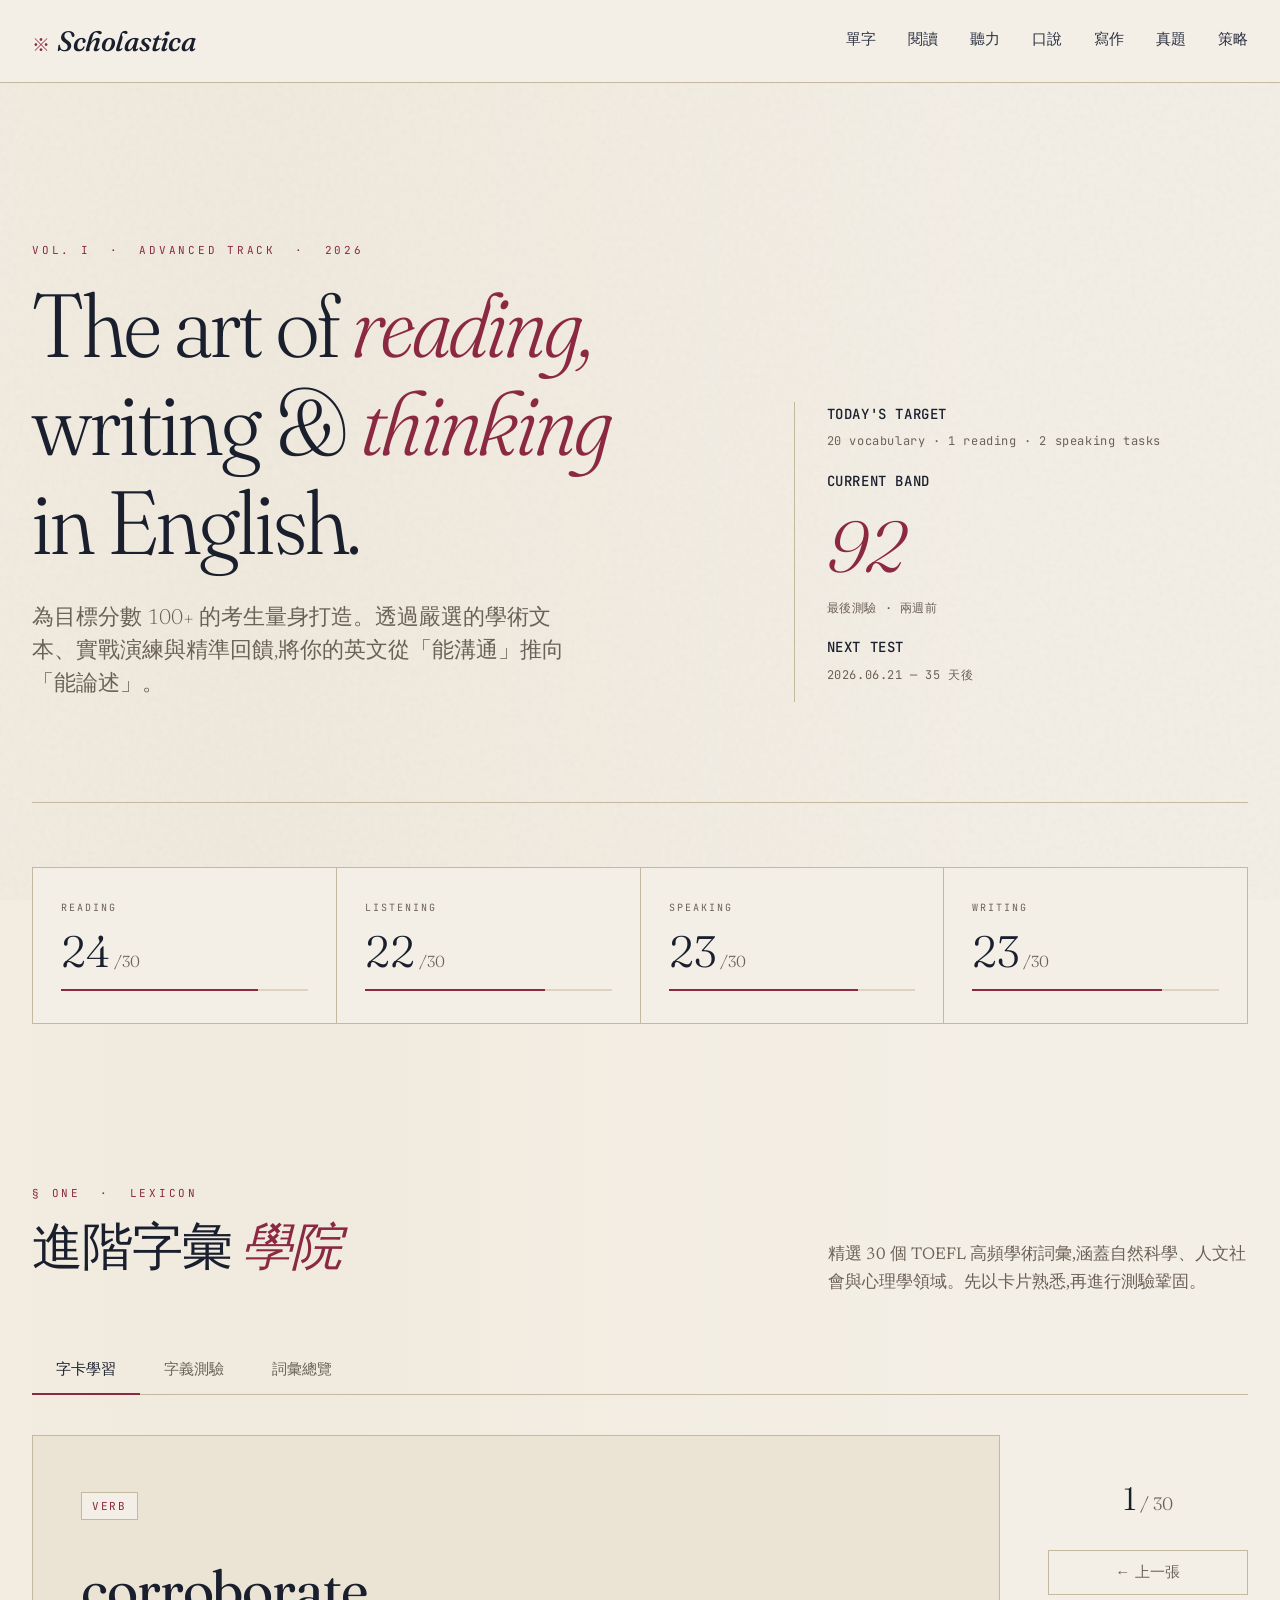
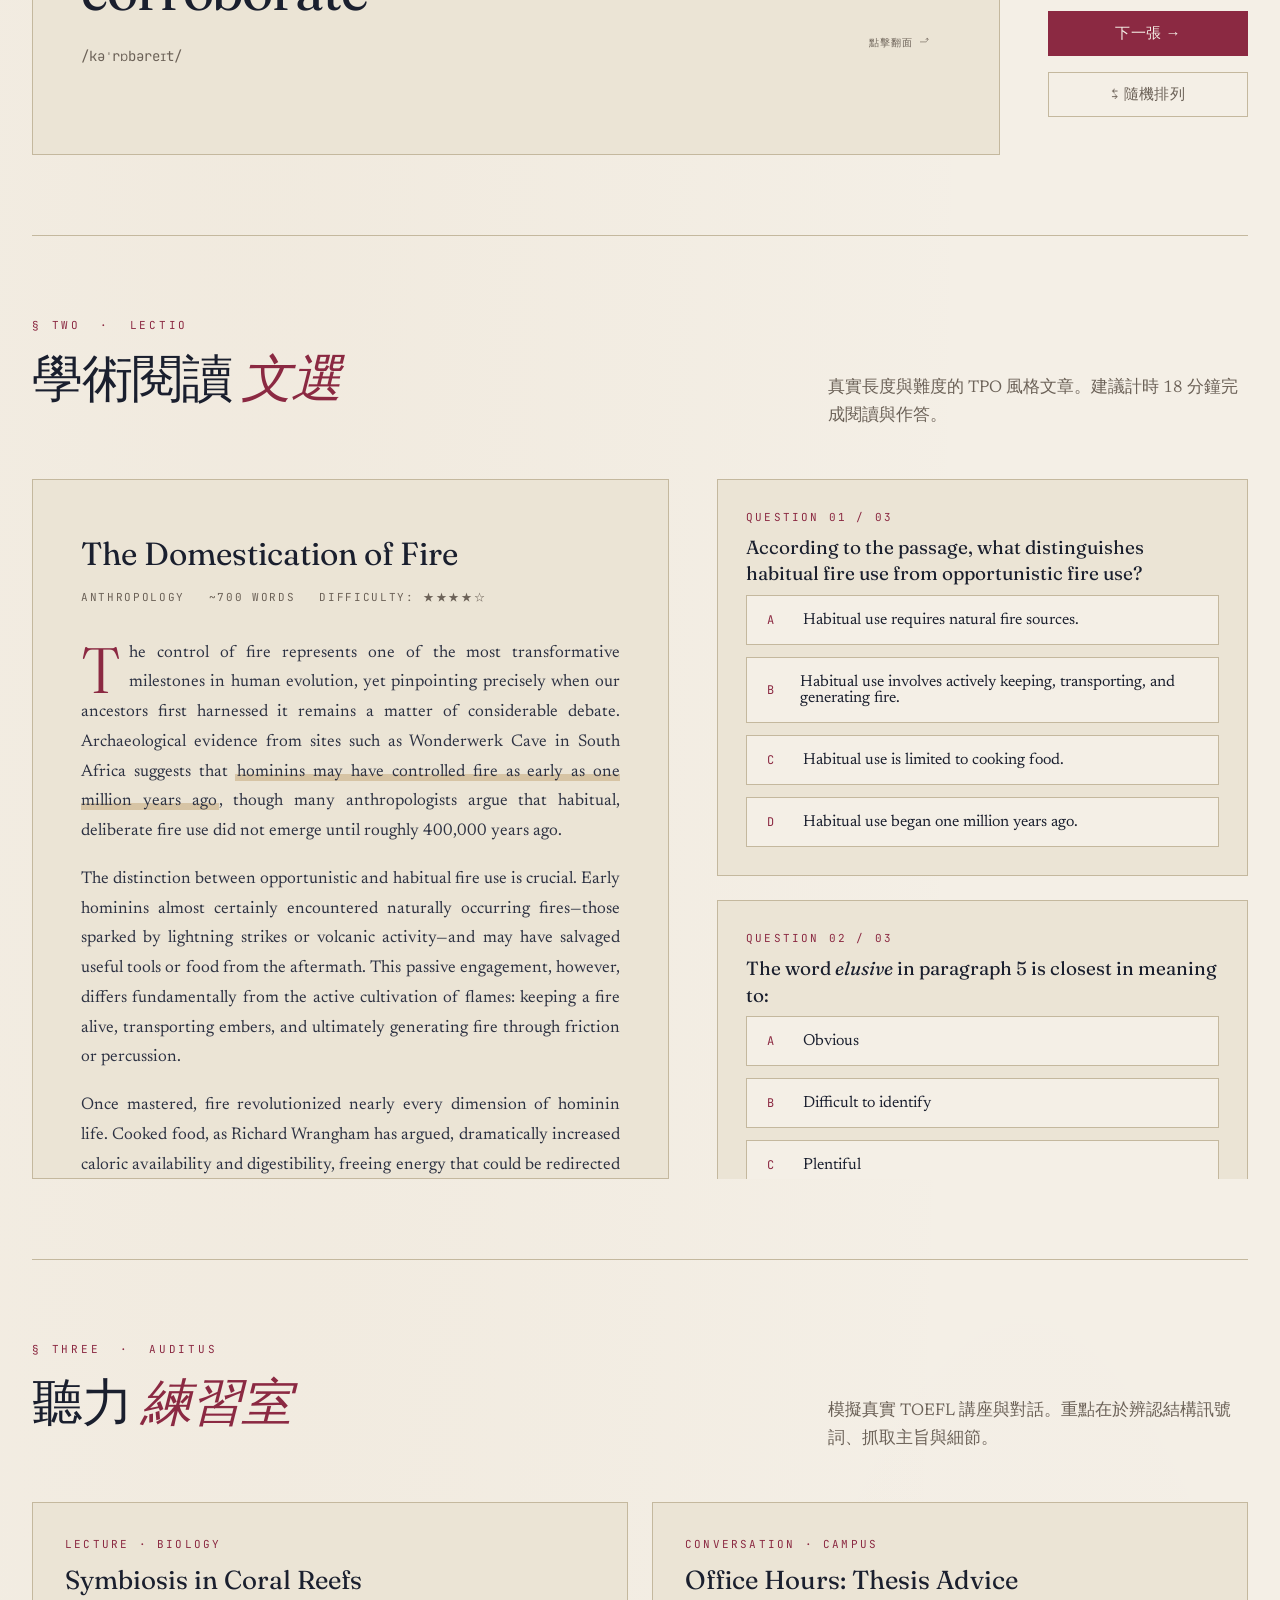
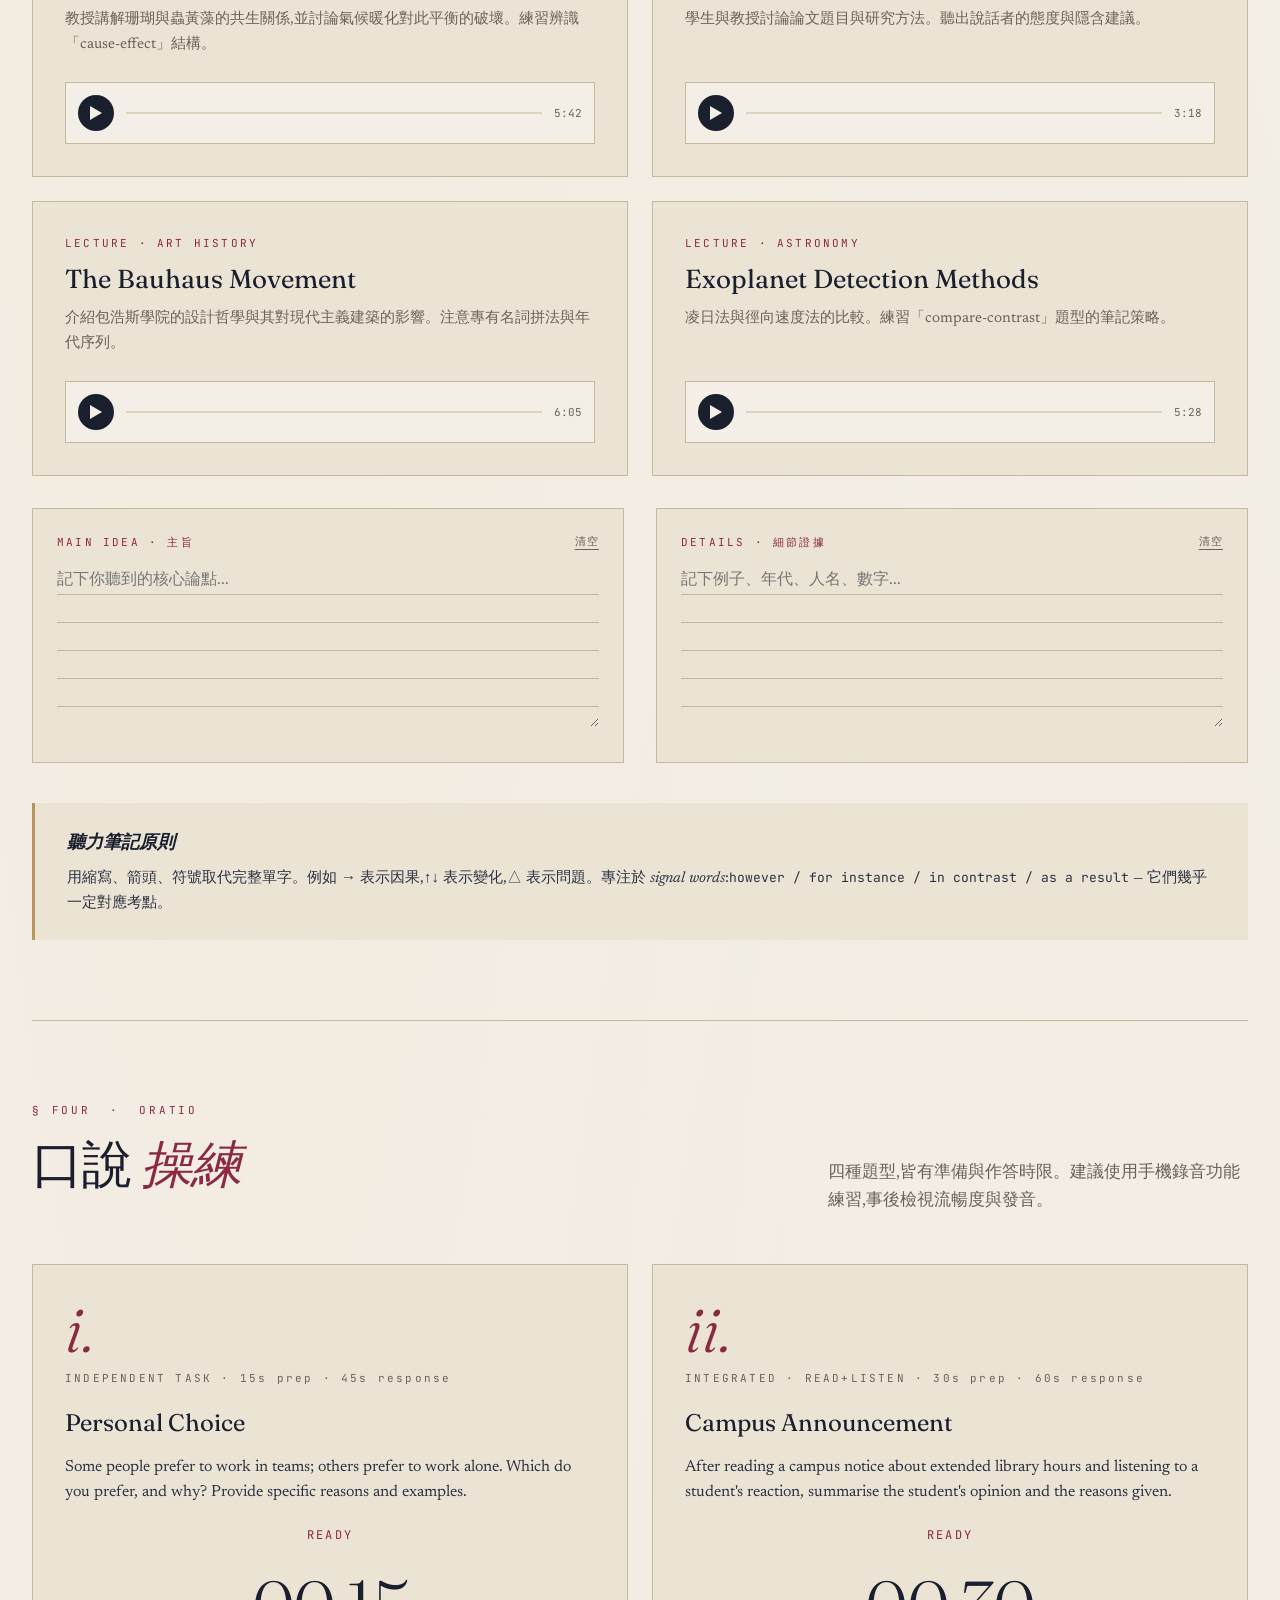
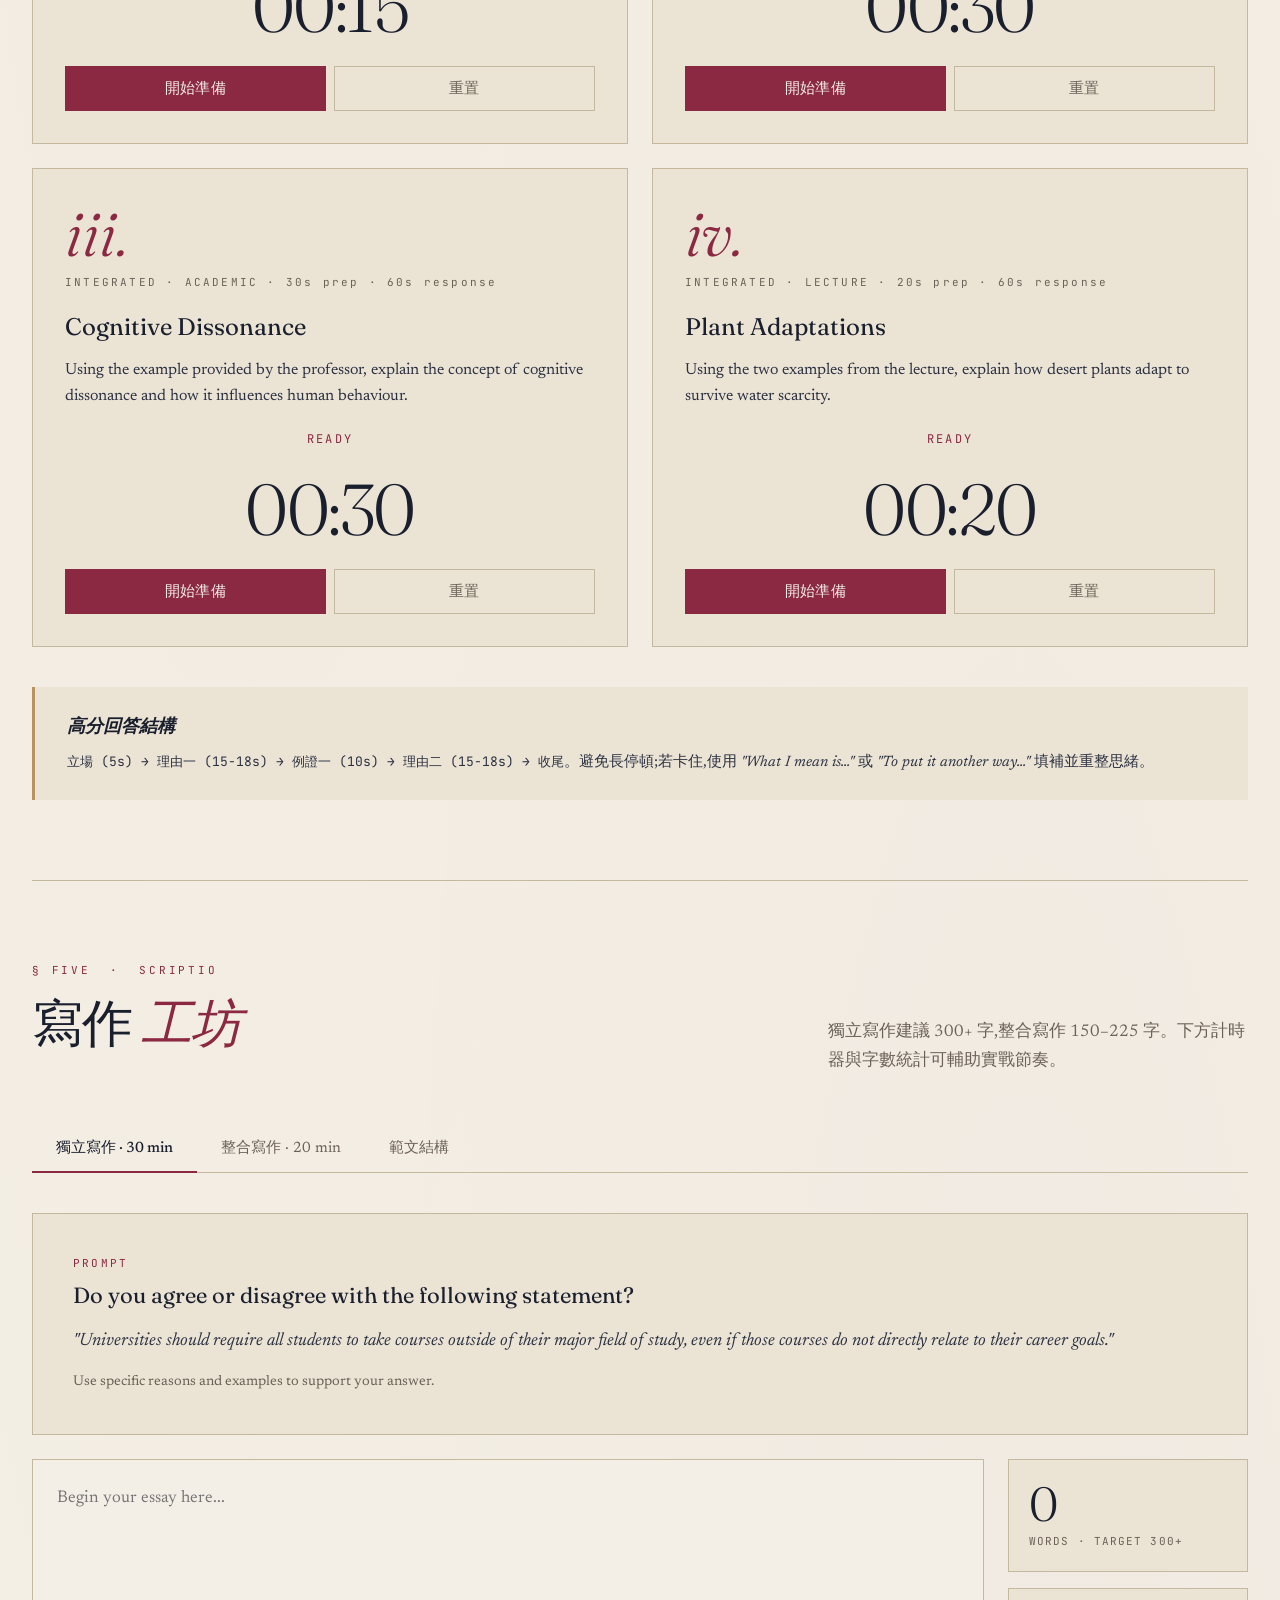
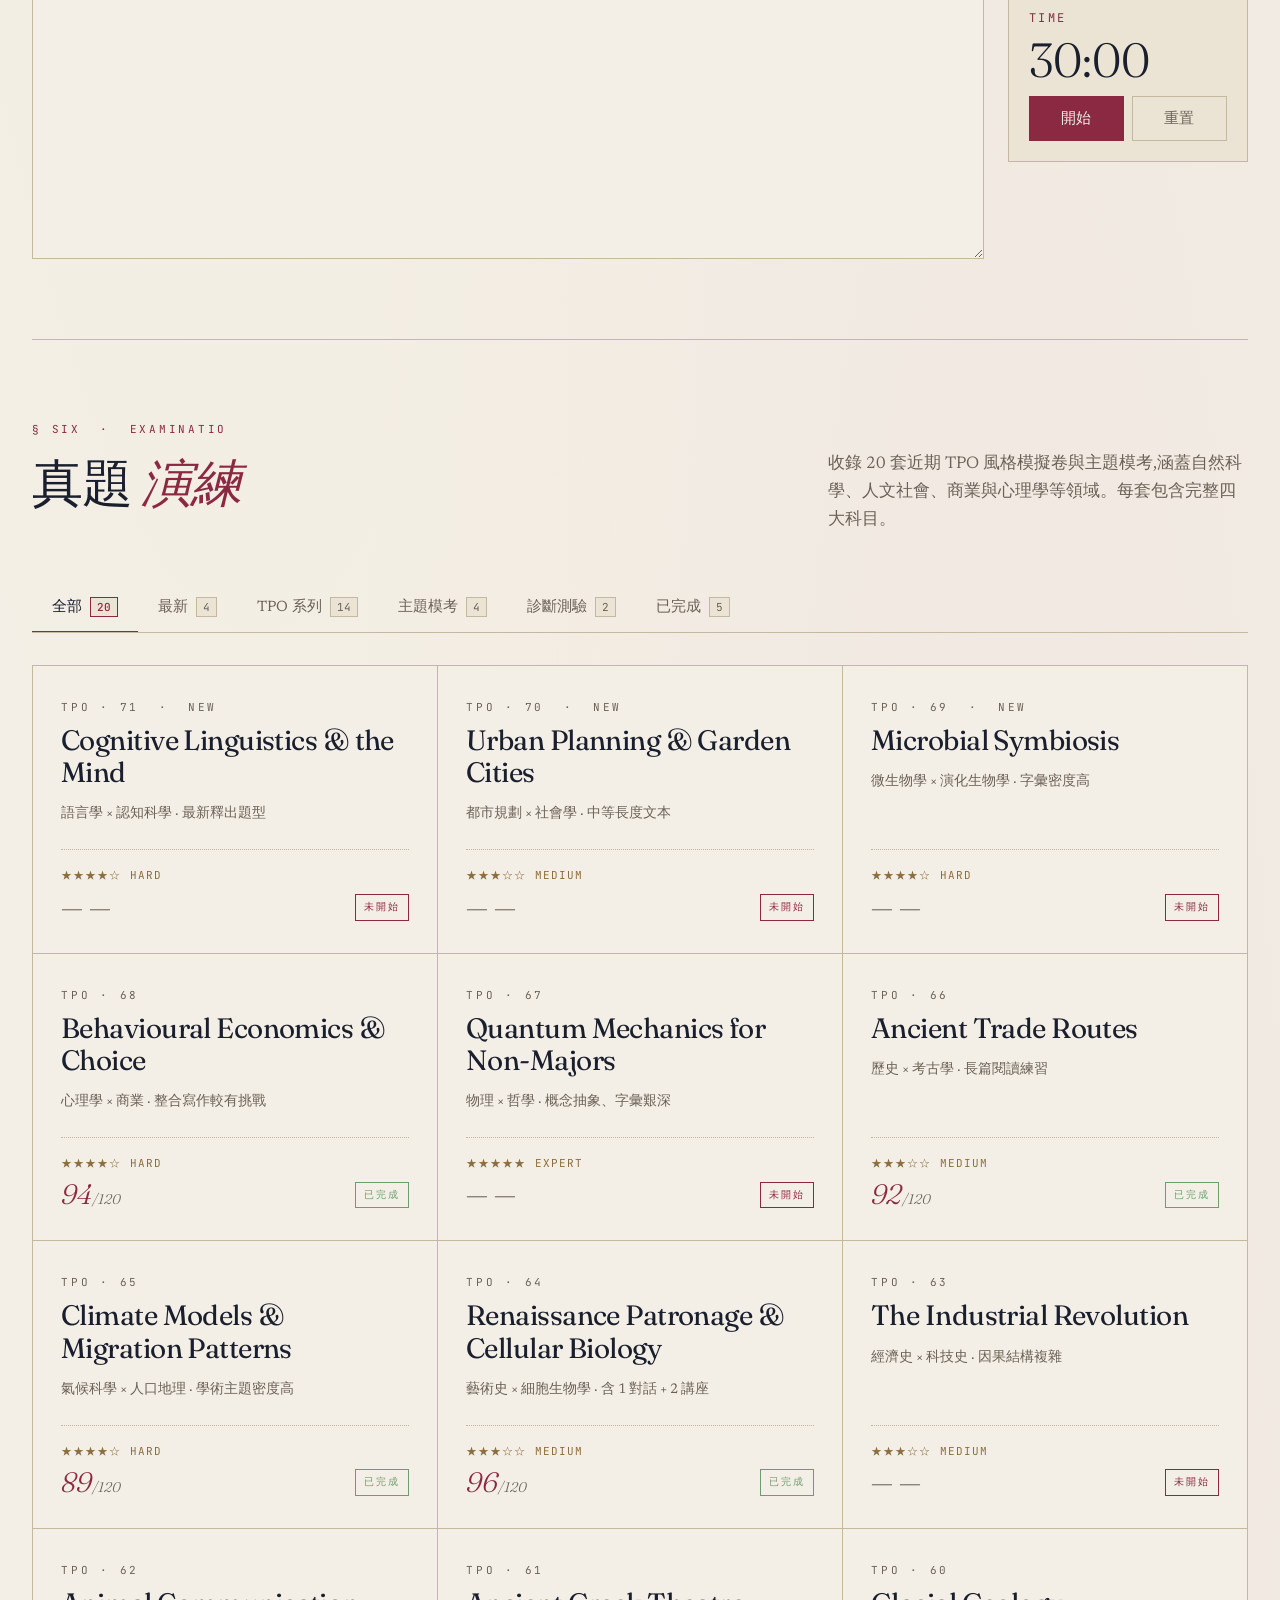
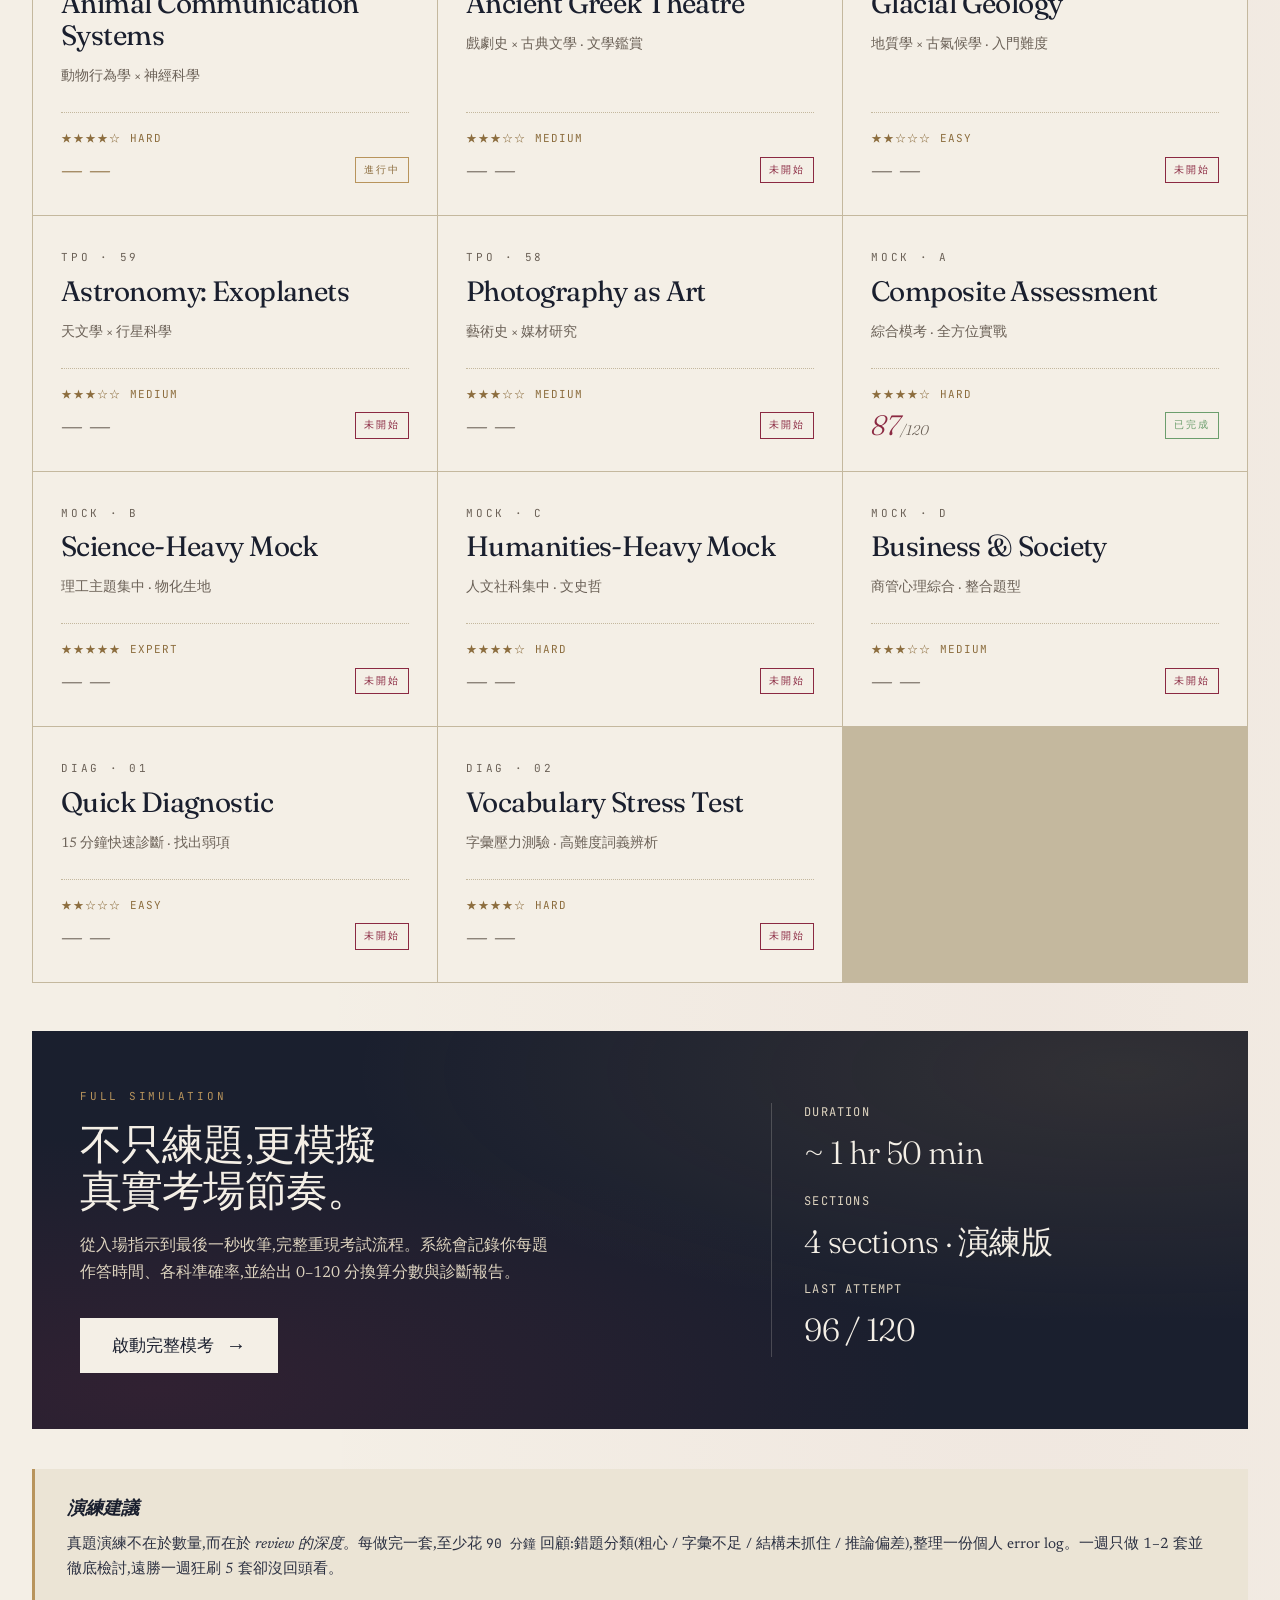
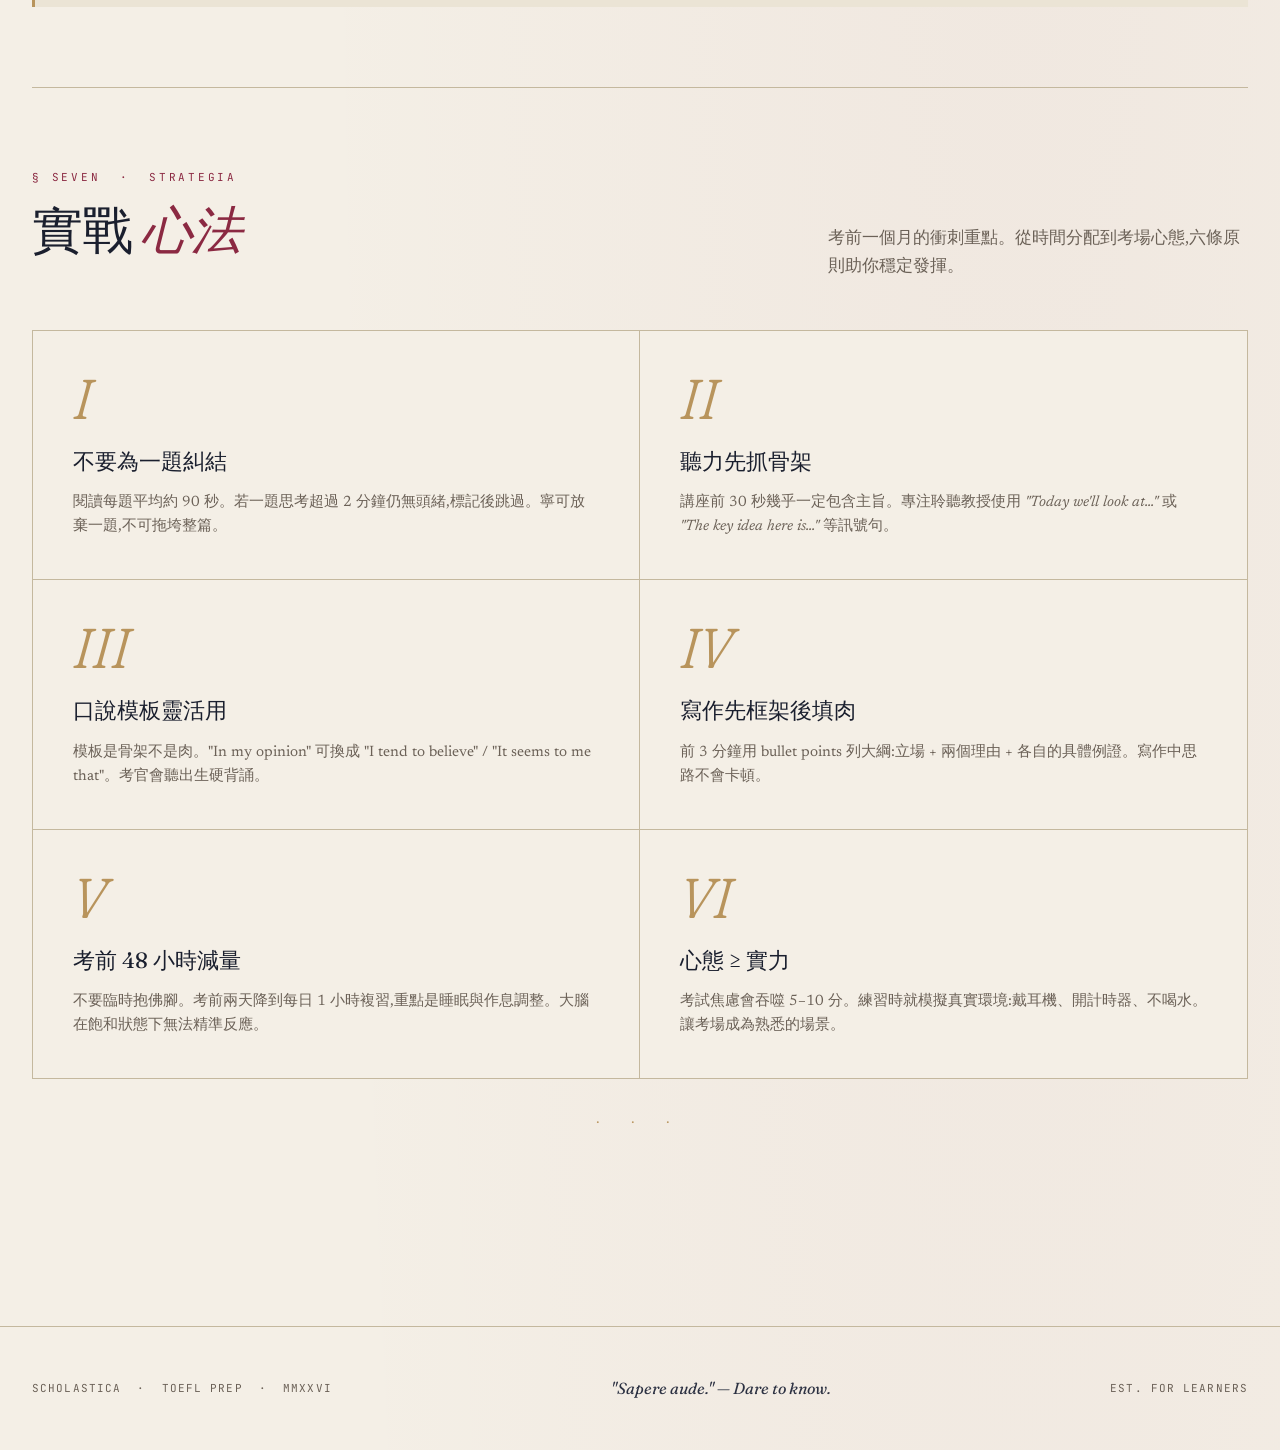
==== index.html @ 5883ba6a "Add files via upload" ====
<!DOCTYPE html>
<html lang="zh-TW">
<head>
<meta charset="UTF-8">
<meta name="viewport" content="width=device-width, initial-scale=1.0">
<title>Scholastica — TOEFL 進階備考</title>
<meta name="description" content="為目標 100+ 分的 TOEFL 考生量身打造。包含字彙、閱讀、聽力、口說、寫作、20 套真題模擬、完整詳解與個人化 14 天訓練計畫。">
<meta name="keywords" content="TOEFL,托福,備考,真題,TPO,詳解,模擬考">
<meta name="author" content="Scholastica">
<meta property="og:title" content="Scholastica — TOEFL 進階備考">
<meta property="og:description" content="嚴選學術文本、實戰演練與精準回饋,將你的英文從「能溝通」推向「能論述」。">
<meta property="og:type" content="website">
<meta name="theme-color" content="#1a1f2e">
<link rel="preconnect" href="https://fonts.googleapis.com">
<link rel="preconnect" href="https://fonts.gstatic.com" crossorigin>
<link href="https://fonts.googleapis.com/css2?family=Fraunces:ital,opsz,wght,SOFT@0,9..144,300..900,0..100;1,9..144,300..900,0..100&family=Newsreader:ital,opsz,wght@0,6..72,200..800;1,6..72,200..800&family=JetBrains+Mono:wght@300;400;500&display=swap" rel="stylesheet">
<link rel="stylesheet" href="assets/css/styles.css">
</head>
<body>

<header>
  <div class="nav-inner">
    <a href="#top" class="logo">Scholastica</a>
    <button class="menu-toggle" onclick="toggleMenu()">MENU</button>
    <nav>
      <ul id="navList">
        <li><a href="#vocabulary" onclick="closeMenu()">單字</a></li>
        <li><a href="#reading" onclick="closeMenu()">閱讀</a></li>
        <li><a href="#listening" onclick="closeMenu()">聽力</a></li>
        <li><a href="#speaking" onclick="closeMenu()">口說</a></li>
        <li><a href="#writing" onclick="closeMenu()">寫作</a></li>
        <li><a href="#exam" onclick="closeMenu()">真題</a></li>
        <li><a href="#strategy" onclick="closeMenu()">策略</a></li>
      </ul>
    </nav>
  </div>
</header>

<main id="top">

  <!-- ========== HERO ========== -->
  <section class="hero">
    <div class="hero-content">
      <span class="eyebrow">Vol. I &nbsp;·&nbsp; Advanced Track &nbsp;·&nbsp; 2026</span>
      <h1>The art of <span class="italic-accent">reading,</span><br>writing &amp; <span class="italic-accent">thinking</span><br>in English.</h1>
      <p class="lede">為目標分數 100+ 的考生量身打造。透過嚴選的學術文本、實戰演練與精準回饋,將你的英文從「能溝通」推向「能論述」。</p>
    </div>
    <aside class="hero-meta">
      <div>
        <strong>TODAY'S TARGET</strong>
        20 vocabulary · 1 reading · 2 speaking tasks
      </div>
      <div>
        <strong>CURRENT BAND</strong>
        <div class="score-display">92</div>
        最後測驗 · 兩週前
      </div>
      <div>
        <strong>NEXT TEST</strong>
        2026.06.21 — 35 天後
      </div>
    </aside>
  </section>

  <!-- ========== DASHBOARD ========== -->
  <section style="padding-top: 0; border-bottom: none;">
    <div class="dashboard">
      <div class="stat-card">
        <div class="stat-label">Reading</div>
        <div class="stat-value">24<span class="unit">/30</span></div>
        <div class="stat-bar"><div class="stat-bar-fill" style="width: 80%"></div></div>
      </div>
      <div class="stat-card">
        <div class="stat-label">Listening</div>
        <div class="stat-value">22<span class="unit">/30</span></div>
        <div class="stat-bar"><div class="stat-bar-fill" style="width: 73%"></div></div>
      </div>
      <div class="stat-card">
        <div class="stat-label">Speaking</div>
        <div class="stat-value">23<span class="unit">/30</span></div>
        <div class="stat-bar"><div class="stat-bar-fill" style="width: 77%"></div></div>
      </div>
      <div class="stat-card">
        <div class="stat-label">Writing</div>
        <div class="stat-value">23<span class="unit">/30</span></div>
        <div class="stat-bar"><div class="stat-bar-fill" style="width: 77%"></div></div>
      </div>
    </div>
  </section>

  <!-- ========== VOCABULARY ========== -->
  <section id="vocabulary">
    <div class="section-header">
      <div>
        <span class="eyebrow">§ One &nbsp;·&nbsp; Lexicon</span>
        <h2>進階字彙<span class="italic-accent"> 學院</span></h2>
      </div>
      <p class="desc">精選 30 個 TOEFL 高頻學術詞彙,涵蓋自然科學、人文社會與心理學領域。先以卡片熟悉,再進行測驗鞏固。</p>
    </div>

    <div class="tabs">
      <button class="tab active" onclick="switchTab(this, 'flashcards')">字卡學習</button>
      <button class="tab" onclick="switchTab(this, 'quiz')">字義測驗</button>
      <button class="tab" onclick="switchTab(this, 'wordlist')">詞彙總覽</button>
    </div>

    <div id="flashcards" class="tab-content active">
      <div class="flashcard-container">
        <div class="flashcard" id="flashcard" onclick="flipCard()">
          <div class="flashcard-inner">
            <div class="flashcard-face flashcard-front">
              <div class="part-of-speech" id="cardPos">verb</div>
              <div class="word" id="cardWord">corroborate</div>
              <div class="pronunciation" id="cardPron">/kəˈrɒbəreɪt/</div>
              <div class="flip-hint">點擊翻面 ⤴</div>
            </div>
            <div class="flashcard-face flashcard-back">
              <div class="part-of-speech" id="cardPosBack">verb</div>
              <div class="definition" id="cardDef">確認、佐證(某項陳述或理論的真實性)</div>
              <div class="example" id="cardEx">"Recent findings <em>corroborate</em> the hypothesis that early agricultural societies traded over vast distances."</div>
              <div class="flip-hint">點擊翻回 ⤴</div>
            </div>
          </div>
        </div>
        <div class="flashcard-controls">
          <div class="card-counter"><span id="cardNum">1</span><span class="total"> / 30</span></div>
          <button class="btn btn-ghost" onclick="prevCard()">← 上一張</button>
          <button class="btn btn-primary" onclick="nextCard()">下一張 →</button>
          <button class="btn btn-ghost" onclick="shuffleCards()">⇆ 隨機排列</button>
        </div>
      </div>
    </div>

    <div id="quiz" class="tab-content">
      <div id="quizContainer"></div>
      <div style="display: flex; gap: 16px; margin-top: 32px;">
        <button class="btn btn-primary" onclick="checkQuiz()">提交答案</button>
        <button class="btn btn-ghost" onclick="resetQuiz()">重新測驗</button>
        <div id="quizScore" style="margin-left:auto; align-self:center; font-family:'Fraunces',serif; font-size:24px; color:var(--oxblood); font-style:italic;"></div>
      </div>
    </div>

    <div id="wordlist" class="tab-content">
      <div id="wordlistContent" style="columns: 2; column-gap: 48px;"></div>
    </div>
  </section>

  <!-- ========== READING ========== -->
  <section id="reading">
    <div class="section-header">
      <div>
        <span class="eyebrow">§ Two &nbsp;·&nbsp; Lectio</span>
        <h2>學術閱讀<span class="italic-accent"> 文選</span></h2>
      </div>
      <p class="desc">真實長度與難度的 TPO 風格文章。建議計時 18 分鐘完成閱讀與作答。</p>
    </div>

    <div class="reading-container">
      <article class="passage">
        <div class="passage-title">The Domestication of Fire</div>
        <div class="passage-meta">
          <span>Anthropology</span>
          <span>~700 words</span>
          <span>Difficulty: ★★★★☆</span>
        </div>
        <p>The control of fire represents one of the most transformative milestones in human evolution, yet pinpointing precisely when our ancestors first harnessed it remains a matter of considerable debate. Archaeological evidence from sites such as Wonderwerk Cave in South Africa suggests that <span class="highlight">hominins may have controlled fire as early as one million years ago</span>, though many anthropologists argue that habitual, deliberate fire use did not emerge until roughly 400,000 years ago.</p>
        <p>The distinction between opportunistic and habitual fire use is crucial. Early hominins almost certainly encountered naturally occurring fires—those sparked by lightning strikes or volcanic activity—and may have salvaged useful tools or food from the aftermath. This passive engagement, however, differs fundamentally from the active cultivation of flames: keeping a fire alive, transporting embers, and ultimately generating fire through friction or percussion.</p>
        <p>Once mastered, fire revolutionized nearly every dimension of hominin life. Cooked food, as Richard Wrangham has argued, dramatically increased caloric availability and digestibility, freeing energy that could be redirected toward brain growth. The shrinking of the human gut and the proportional expansion of cranial capacity over the past 1.8 million years coincide suggestively with this dietary shift. Furthermore, communal cooking may have laid the social foundations for the family hearth—a focal point around which language, storytelling, and cultural transmission could flourish.</p>
        <p>Fire also extended the productive day. Whereas other primates retire at dusk, hominins gathered around flames could continue toolmaking, planning, and social bonding well into the night. Cognitive psychologists have speculated that this extension of waking hours, combined with the protective warmth and predator deterrence fire provided, accelerated the development of complex social cognition.</p>
        <p>Yet the archaeological signature of early fire use is notoriously elusive. Charcoal can be deposited by natural wildfires; reddened sediment may result from sun exposure rather than combustion. To distinguish anthropogenic fire from natural occurrences, archaeologists rely on a constellation of indicators: charred bone fragments arranged in patterns, burnt lithics suggesting in-place heating, and stratigraphic evidence that flames were confined to specific locations within a habitation site.</p>
        <p>Recent micromorphological techniques have allowed researchers to identify ancient hearths with unprecedented precision. At Qesem Cave in Israel, for example, scientists discovered a 300,000-year-old hearth used repeatedly across generations, the soil chemistry preserving a record of sustained, controlled burning. Such findings reinforce the view that, by the Middle Pleistocene, fire had become a stable and central feature of hominin existence.</p>
        <p>The implications stretch beyond biology into the realm of cognition and culture. Mastery of fire required foresight—gathering fuel before nightfall, anticipating wind direction, teaching the next generation. It demanded cooperation and trust: a fire too close to flammable shelter could be catastrophic. In this sense, the hearth may have been not merely a source of warmth but the original classroom, the first laboratory, and the earliest theater of human imagination.</p>
      </article>

      <div class="reading-questions">
        <div class="quiz-question" style="padding: 28px;">
          <div class="q-number">QUESTION 01 / 03</div>
          <div class="quiz-prompt" style="font-size: 19px; line-height: 1.4;">According to the passage, what distinguishes habitual fire use from opportunistic fire use?</div>
          <div class="quiz-options">
            <button class="quiz-option" onclick="checkReadingAnswer(this, false)"><span class="letter">A</span>Habitual use requires natural fire sources.</button>
            <button class="quiz-option" onclick="checkReadingAnswer(this, true)"><span class="letter">B</span>Habitual use involves actively keeping, transporting, and generating fire.</button>
            <button class="quiz-option" onclick="checkReadingAnswer(this, false)"><span class="letter">C</span>Habitual use is limited to cooking food.</button>
            <button class="quiz-option" onclick="checkReadingAnswer(this, false)"><span class="letter">D</span>Habitual use began one million years ago.</button>
          </div>
        </div>

        <div class="quiz-question" style="padding: 28px;">
          <div class="q-number">QUESTION 02 / 03</div>
          <div class="quiz-prompt" style="font-size: 19px; line-height: 1.4;">The word <em>elusive</em> in paragraph 5 is closest in meaning to:</div>
          <div class="quiz-options">
            <button class="quiz-option" onclick="checkReadingAnswer(this, false)"><span class="letter">A</span>Obvious</button>
            <button class="quiz-option" onclick="checkReadingAnswer(this, true)"><span class="letter">B</span>Difficult to identify</button>
            <button class="quiz-option" onclick="checkReadingAnswer(this, false)"><span class="letter">C</span>Plentiful</button>
            <button class="quiz-option" onclick="checkReadingAnswer(this, false)"><span class="letter">D</span>Recently discovered</button>
          </div>
        </div>

        <div class="quiz-question" style="padding: 28px;">
          <div class="q-number">QUESTION 03 / 03</div>
          <div class="quiz-prompt" style="font-size: 19px; line-height: 1.4;">Which of the following is NOT mentioned as a consequence of controlling fire?</div>
          <div class="quiz-options">
            <button class="quiz-option" onclick="checkReadingAnswer(this, false)"><span class="letter">A</span>Increased caloric availability</button>
            <button class="quiz-option" onclick="checkReadingAnswer(this, false)"><span class="letter">B</span>Extension of the productive day</button>
            <button class="quiz-option" onclick="checkReadingAnswer(this, true)"><span class="letter">C</span>Migration to colder climates</button>
            <button class="quiz-option" onclick="checkReadingAnswer(this, false)"><span class="letter">D</span>Predator deterrence</button>
          </div>
        </div>
      </div>
    </div>
  </section>

  <!-- ========== LISTENING ========== -->
  <section id="listening">
    <div class="section-header">
      <div>
        <span class="eyebrow">§ Three &nbsp;·&nbsp; Auditus</span>
        <h2>聽力<span class="italic-accent"> 練習室</span></h2>
      </div>
      <p class="desc">模擬真實 TOEFL 講座與對話。重點在於辨認結構訊號詞、抓取主旨與細節。</p>
    </div>

    <div class="listening-tracks">
      <div class="track-card">
        <div class="track-type">LECTURE · BIOLOGY</div>
        <div class="track-title">Symbiosis in Coral Reefs</div>
        <div class="track-desc">教授講解珊瑚與蟲黃藻的共生關係,並討論氣候暖化對此平衡的破壞。練習辨識「cause-effect」結構。</div>
        <div class="audio-player">
          <button class="play-btn" onclick="togglePlay(this, 1)" aria-label="Play">
            <svg width="12" height="14" viewBox="0 0 12 14" fill="currentColor"><path d="M0 0 L0 14 L12 7 Z"/></svg>
          </button>
          <div class="audio-progress"><div class="audio-progress-fill" id="prog1"></div></div>
          <div class="audio-time" id="time1">5:42</div>
        </div>
      </div>

      <div class="track-card">
        <div class="track-type">CONVERSATION · CAMPUS</div>
        <div class="track-title">Office Hours: Thesis Advice</div>
        <div class="track-desc">學生與教授討論論文題目與研究方法。聽出說話者的態度與隱含建議。</div>
        <div class="audio-player">
          <button class="play-btn" onclick="togglePlay(this, 2)" aria-label="Play">
            <svg width="12" height="14" viewBox="0 0 12 14" fill="currentColor"><path d="M0 0 L0 14 L12 7 Z"/></svg>
          </button>
          <div class="audio-progress"><div class="audio-progress-fill" id="prog2"></div></div>
          <div class="audio-time" id="time2">3:18</div>
        </div>
      </div>

      <div class="track-card">
        <div class="track-type">LECTURE · ART HISTORY</div>
        <div class="track-title">The Bauhaus Movement</div>
        <div class="track-desc">介紹包浩斯學院的設計哲學與其對現代主義建築的影響。注意專有名詞拼法與年代序列。</div>
        <div class="audio-player">
          <button class="play-btn" onclick="togglePlay(this, 3)" aria-label="Play">
            <svg width="12" height="14" viewBox="0 0 12 14" fill="currentColor"><path d="M0 0 L0 14 L12 7 Z"/></svg>
          </button>
          <div class="audio-progress"><div class="audio-progress-fill" id="prog3"></div></div>
          <div class="audio-time" id="time3">6:05</div>
        </div>
      </div>

      <div class="track-card">
        <div class="track-type">LECTURE · ASTRONOMY</div>
        <div class="track-title">Exoplanet Detection Methods</div>
        <div class="track-desc">凌日法與徑向速度法的比較。練習「compare-contrast」題型的筆記策略。</div>
        <div class="audio-player">
          <button class="play-btn" onclick="togglePlay(this, 4)" aria-label="Play">
            <svg width="12" height="14" viewBox="0 0 12 14" fill="currentColor"><path d="M0 0 L0 14 L12 7 Z"/></svg>
          </button>
          <div class="audio-progress"><div class="audio-progress-fill" id="prog4"></div></div>
          <div class="audio-time" id="time4">5:28</div>
        </div>
      </div>
    </div>

    <div class="note-area">
      <div class="note-pad">
        <div class="note-pad-title">
          <span>Main Idea · 主旨</span>
          <button class="reset-link" onclick="clearNote('note1')">清空</button>
        </div>
        <textarea id="note1" placeholder="記下你聽到的核心論點..."></textarea>
      </div>
      <div class="note-pad">
        <div class="note-pad-title">
          <span>Details · 細節證據</span>
          <button class="reset-link" onclick="clearNote('note2')">清空</button>
        </div>
        <textarea id="note2" placeholder="記下例子、年代、人名、數字..."></textarea>
      </div>
    </div>

    <div style="margin-top: 40px; padding: 24px 32px; background: var(--paper-2); border-left: 3px solid var(--gold);">
      <strong style="font-family:'Fraunces',serif; font-size:18px; font-style:italic;">聽力筆記原則</strong>
      <p style="margin-top: 8px; color: var(--ink-2); font-size: 15px;">用縮寫、箭頭、符號取代完整單字。例如 → 表示因果,↑↓ 表示變化,△ 表示問題。專注於 <em>signal words</em>:<span style="font-family:'JetBrains Mono',monospace; font-size:13px;">however / for instance / in contrast / as a result</span> — 它們幾乎一定對應考點。</p>
    </div>
  </section>

  <!-- ========== SPEAKING ========== -->
  <section id="speaking">
    <div class="section-header">
      <div>
        <span class="eyebrow">§ Four &nbsp;·&nbsp; Oratio</span>
        <h2>口說<span class="italic-accent"> 操練</span></h2>
      </div>
      <p class="desc">四種題型,皆有準備與作答時限。建議使用手機錄音功能練習,事後檢視流暢度與發音。</p>
    </div>

    <div class="task-grid">
      <div class="task-card">
        <div class="task-num">i.</div>
        <div class="task-label">INDEPENDENT TASK · 15s prep · 45s response</div>
        <div class="task-title">Personal Choice</div>
        <div class="task-prompt">Some people prefer to work in teams; others prefer to work alone. Which do you prefer, and why? Provide specific reasons and examples.</div>
        <div class="timer-phase" id="phase1">READY</div>
        <div class="timer-display" id="timer1">00:15</div>
        <div class="timer-controls">
          <button class="btn btn-primary" onclick="startSpeakingTimer(1, 15, 45)">開始準備</button>
          <button class="btn btn-ghost" onclick="resetTimer(1)">重置</button>
        </div>
      </div>

      <div class="task-card">
        <div class="task-num">ii.</div>
        <div class="task-label">INTEGRATED · READ+LISTEN · 30s prep · 60s response</div>
        <div class="task-title">Campus Announcement</div>
        <div class="task-prompt">After reading a campus notice about extended library hours and listening to a student's reaction, summarise the student's opinion and the reasons given.</div>
        <div class="timer-phase" id="phase2">READY</div>
        <div class="timer-display" id="timer2">00:30</div>
        <div class="timer-controls">
          <button class="btn btn-primary" onclick="startSpeakingTimer(2, 30, 60)">開始準備</button>
          <button class="btn btn-ghost" onclick="resetTimer(2)">重置</button>
        </div>
      </div>

      <div class="task-card">
        <div class="task-num">iii.</div>
        <div class="task-label">INTEGRATED · ACADEMIC · 30s prep · 60s response</div>
        <div class="task-title">Cognitive Dissonance</div>
        <div class="task-prompt">Using the example provided by the professor, explain the concept of cognitive dissonance and how it influences human behaviour.</div>
        <div class="timer-phase" id="phase3">READY</div>
        <div class="timer-display" id="timer3">00:30</div>
        <div class="timer-controls">
          <button class="btn btn-primary" onclick="startSpeakingTimer(3, 30, 60)">開始準備</button>
          <button class="btn btn-ghost" onclick="resetTimer(3)">重置</button>
        </div>
      </div>

      <div class="task-card">
        <div class="task-num">iv.</div>
        <div class="task-label">INTEGRATED · LECTURE · 20s prep · 60s response</div>
        <div class="task-title">Plant Adaptations</div>
        <div class="task-prompt">Using the two examples from the lecture, explain how desert plants adapt to survive water scarcity.</div>
        <div class="timer-phase" id="phase4">READY</div>
        <div class="timer-display" id="timer4">00:20</div>
        <div class="timer-controls">
          <button class="btn btn-primary" onclick="startSpeakingTimer(4, 20, 60)">開始準備</button>
          <button class="btn btn-ghost" onclick="resetTimer(4)">重置</button>
        </div>
      </div>
    </div>

    <div style="margin-top: 40px; padding: 24px 32px; background: var(--paper-2); border-left: 3px solid var(--gold);">
      <strong style="font-family:'Fraunces',serif; font-size:18px; font-style:italic;">高分回答結構</strong>
      <p style="margin-top: 8px; color: var(--ink-2); font-size: 15px;"><span style="font-family:'JetBrains Mono',monospace; font-size:13px;">立場 (5s) → 理由一 (15-18s) → 例證一 (10s) → 理由二 (15-18s) → 收尾</span>。避免長停頓;若卡住,使用 <em>"What I mean is..."</em> 或 <em>"To put it another way..."</em> 填補並重整思緒。</p>
    </div>
  </section>

  <!-- ========== WRITING ========== -->
  <section id="writing">
    <div class="section-header">
      <div>
        <span class="eyebrow">§ Five &nbsp;·&nbsp; Scriptio</span>
        <h2>寫作<span class="italic-accent"> 工坊</span></h2>
      </div>
      <p class="desc">獨立寫作建議 300+ 字,整合寫作 150–225 字。下方計時器與字數統計可輔助實戰節奏。</p>
    </div>

    <div class="tabs">
      <button class="tab active" onclick="switchWritingTab(this, 'independent')">獨立寫作 · 30 min</button>
      <button class="tab" onclick="switchWritingTab(this, 'integrated')">整合寫作 · 20 min</button>
      <button class="tab" onclick="switchWritingTab(this, 'samples')">範文結構</button>
    </div>

    <div id="independent" class="tab-content active">
      <div class="quiz-question">
        <div class="q-number">PROMPT</div>
        <div class="quiz-prompt" style="font-size: 22px; line-height: 1.4;">Do you agree or disagree with the following statement?</div>
        <p style="font-style: italic; color: var(--ink-2); font-size: 18px; margin-top: 16px; line-height: 1.6;">"Universities should require all students to take courses outside of their major field of study, even if those courses do not directly relate to their career goals."</p>
        <p style="margin-top: 16px; color: var(--sepia); font-size: 14px;">Use specific reasons and examples to support your answer.</p>
      </div>

      <div class="writing-area">
        <textarea class="writing-textarea" id="writingArea1" placeholder="Begin your essay here..." oninput="countWords('writingArea1', 'wordCount1')"></textarea>
        <div class="writing-sidebar">
          <div class="word-count-card">
            <div class="word-count-num" id="wordCount1">0</div>
            <div class="word-count-target">WORDS · TARGET 300+</div>
          </div>
          <div class="word-count-card">
            <div class="timer-phase" style="text-align: left; margin-bottom: 8px;">TIME</div>
            <div class="word-count-num" id="writingTime1">30:00</div>
            <div class="timer-controls" style="margin-top: 12px;">
              <button class="btn btn-primary" onclick="startWritingTimer(1, 30)">開始</button>
              <button class="btn btn-ghost" onclick="resetWritingTimer(1, 30)">重置</button>
            </div>
          </div>
        </div>
      </div>
    </div>

    <div id="integrated" class="tab-content">
      <div class="quiz-question">
        <div class="q-number">PROMPT</div>
        <div class="quiz-prompt" style="font-size: 22px; line-height: 1.4;">Integrated Writing</div>
        <p style="margin-top: 16px; color: var(--ink-2); line-height: 1.7;">The reading passage presents three arguments for why a four-day school week would benefit primary education. The lecture, however, challenges each of these points. Summarise the lecturer's objections, explaining how they cast doubt on the specific claims made in the reading.</p>
        <p style="margin-top: 16px; color: var(--sepia); font-size: 14px;">建議字數 150–225。避免引入個人意見。</p>
      </div>

      <div class="writing-area">
        <textarea class="writing-textarea" id="writingArea2" placeholder="The reading and the lecture both address..." oninput="countWords('writingArea2', 'wordCount2')"></textarea>
        <div class="writing-sidebar">
          <div class="word-count-card">
            <div class="word-count-num" id="wordCount2">0</div>
            <div class="word-count-target">WORDS · TARGET 150–225</div>
          </div>
          <div class="word-count-card">
            <div class="timer-phase" style="text-align: left; margin-bottom: 8px;">TIME</div>
            <div class="word-count-num" id="writingTime2">20:00</div>
            <div class="timer-controls" style="margin-top: 12px;">
              <button class="btn btn-primary" onclick="startWritingTimer(2, 20)">開始</button>
              <button class="btn btn-ghost" onclick="resetWritingTimer(2, 20)">重置</button>
            </div>
          </div>
        </div>
      </div>
    </div>

    <div id="samples" class="tab-content">
      <div style="display: grid; grid-template-columns: 1fr 1fr; gap: 32px;" class="samples-grid">
        <div class="strategy-item" style="border:1px solid var(--rule); padding: 32px;">
          <div class="strategy-num">I</div>
          <div class="strategy-title">獨立寫作五段式</div>
          <p style="font-size:15px; color:var(--sepia); line-height:1.7;">
            <strong style="color:var(--ink); font-family:'JetBrains Mono',monospace; font-size:12px;">¶1 INTRO</strong> — 背景 + 立場句 (thesis)<br>
            <strong style="color:var(--ink); font-family:'JetBrains Mono',monospace; font-size:12px;">¶2 BODY 1</strong> — 主理由 + 具體例證<br>
            <strong style="color:var(--ink); font-family:'JetBrains Mono',monospace; font-size:12px;">¶3 BODY 2</strong> — 次理由 + 數據或經驗<br>
            <strong style="color:var(--ink); font-family:'JetBrains Mono',monospace; font-size:12px;">¶4 CONCESSION</strong> — 承認對立觀點再反駁<br>
            <strong style="color:var(--ink); font-family:'JetBrains Mono',monospace; font-size:12px;">¶5 CONCLUSION</strong> — 重申立場 + 延伸
          </p>
        </div>
        <div class="strategy-item" style="border:1px solid var(--rule); padding: 32px;">
          <div class="strategy-num">II</div>
          <div class="strategy-title">整合寫作四段式</div>
          <p style="font-size:15px; color:var(--sepia); line-height:1.7;">
            <strong style="color:var(--ink); font-family:'JetBrains Mono',monospace; font-size:12px;">¶1</strong> — 點出閱讀立場與聽力反駁立場<br>
            <strong style="color:var(--ink); font-family:'JetBrains Mono',monospace; font-size:12px;">¶2</strong> — 第一組:reading 論點 → lecture 反駁<br>
            <strong style="color:var(--ink); font-family:'JetBrains Mono',monospace; font-size:12px;">¶3</strong> — 第二組:對應拆解<br>
            <strong style="color:var(--ink); font-family:'JetBrains Mono',monospace; font-size:12px;">¶4</strong> — 第三組:對應拆解
          </p>
          <p style="margin-top: 12px; font-size: 13px; color: var(--oxblood); font-style: italic;">關鍵句型:The lecturer refutes / challenges / undermines this by arguing that...</p>
        </div>
        <div class="strategy-item" style="border:1px solid var(--rule); padding: 32px;">
          <div class="strategy-num">III</div>
          <div class="strategy-title">進階轉折詞庫</div>
          <p style="font-size:15px; color:var(--sepia); line-height:1.7;">
            <strong style="color:var(--ink); font-family:'JetBrains Mono',monospace; font-size:12px;">CONTRAST</strong> conversely · nevertheless · albeit<br>
            <strong style="color:var(--ink); font-family:'JetBrains Mono',monospace; font-size:12px;">CAUSE</strong> consequently · thereby · insofar as<br>
            <strong style="color:var(--ink); font-family:'JetBrains Mono',monospace; font-size:12px;">EMPHASIS</strong> indeed · notably · in particular<br>
            <strong style="color:var(--ink); font-family:'JetBrains Mono',monospace; font-size:12px;">ADD</strong> moreover · furthermore · what is more
          </p>
        </div>
        <div class="strategy-item" style="border:1px solid var(--rule); padding: 32px;">
          <div class="strategy-num">IV</div>
          <div class="strategy-title">高分句型範例</div>
          <p style="font-size:15px; color:var(--sepia); line-height:1.7; font-style:italic;">
            "While it is tempting to assume X, a closer examination reveals Y."<br><br>
            "Not only does this approach... but it also..."<br><br>
            "It is precisely this tension between A and B that..."<br><br>
            "Far from being trivial, this distinction has profound implications for..."
          </p>
        </div>
      </div>
    </div>
  </section>

  <!-- ========== EXAM ARCHIVE ========== -->
  <section id="exam">
    <div class="section-header">
      <div>
        <span class="eyebrow">§ Six &nbsp;·&nbsp; Examinatio</span>
        <h2>真題<span class="italic-accent"> 演練</span></h2>
      </div>
      <p class="desc">收錄 20 套近期 TPO 風格模擬卷與主題模考,涵蓋自然科學、人文社會、商業與心理學等領域。每套包含完整四大科目。</p>
    </div>

    <div class="archive-filters">
      <button class="filter-btn active" onclick="filterArchive(this, 'all')">全部 <span class="count">20</span></button>
      <button class="filter-btn" onclick="filterArchive(this, 'latest')">最新 <span class="count">4</span></button>
      <button class="filter-btn" onclick="filterArchive(this, 'tpo')">TPO 系列 <span class="count">14</span></button>
      <button class="filter-btn" onclick="filterArchive(this, 'theme')">主題模考 <span class="count">4</span></button>
      <button class="filter-btn" onclick="filterArchive(this, 'diag')">診斷測驗 <span class="count">2</span></button>
      <button class="filter-btn" onclick="filterArchive(this, 'completed')">已完成 <span class="count">5</span></button>
    </div>

    <div class="archive-grid" id="archiveGrid">
      <!-- Latest -->
      <div class="archive-card" data-cat="tpo latest" onclick="launchExam('TPO-71')">
        <div class="test-num">TPO · 71 &nbsp;·&nbsp; NEW</div>
        <div class="test-title">Cognitive Linguistics &amp; the Mind</div>
        <div class="test-meta">語言學 × 認知科學 · 最新釋出題型</div>
        <div class="test-footer">
          <div>
            <div class="test-difficulty">★★★★☆ HARD</div>
            <div class="test-score" style="margin-top: 8px; color: var(--sepia);">— —</div>
          </div>
          <div class="test-status new">未開始</div>
        </div>
      </div>

      <div class="archive-card" data-cat="tpo latest" onclick="launchExam('TPO-70')">
        <div class="test-num">TPO · 70 &nbsp;·&nbsp; NEW</div>
        <div class="test-title">Urban Planning &amp; Garden Cities</div>
        <div class="test-meta">都市規劃 × 社會學 · 中等長度文本</div>
        <div class="test-footer">
          <div>
            <div class="test-difficulty">★★★☆☆ MEDIUM</div>
            <div class="test-score" style="margin-top: 8px; color: var(--sepia);">— —</div>
          </div>
          <div class="test-status new">未開始</div>
        </div>
      </div>

      <div class="archive-card" data-cat="tpo latest" onclick="launchExam('TPO-69')">
        <div class="test-num">TPO · 69 &nbsp;·&nbsp; NEW</div>
        <div class="test-title">Microbial Symbiosis</div>
        <div class="test-meta">微生物學 × 演化生物學 · 字彙密度高</div>
        <div class="test-footer">
          <div>
            <div class="test-difficulty">★★★★☆ HARD</div>
            <div class="test-score" style="margin-top: 8px; color: var(--sepia);">— —</div>
          </div>
          <div class="test-status new">未開始</div>
        </div>
      </div>

      <div class="archive-card" data-cat="tpo latest completed" onclick="launchExam('TPO-68')">
        <div class="test-num">TPO · 68</div>
        <div class="test-title">Behavioural Economics &amp; Choice</div>
        <div class="test-meta">心理學 × 商業 · 整合寫作較有挑戰</div>
        <div class="test-footer">
          <div>
            <div class="test-difficulty">★★★★☆ HARD</div>
            <div class="test-score" style="margin-top: 8px;">94<span class="max">/120</span></div>
          </div>
          <div class="test-status completed">已完成</div>
        </div>
      </div>

      <!-- TPO Core -->
      <div class="archive-card" data-cat="tpo" onclick="launchExam('TPO-67')">
        <div class="test-num">TPO · 67</div>
        <div class="test-title">Quantum Mechanics for Non-Majors</div>
        <div class="test-meta">物理 × 哲學 · 概念抽象、字彙艱深</div>
        <div class="test-footer">
          <div>
            <div class="test-difficulty">★★★★★ EXPERT</div>
            <div class="test-score" style="margin-top: 8px; color: var(--sepia);">— —</div>
          </div>
          <div class="test-status new">未開始</div>
        </div>
      </div>

      <div class="archive-card" data-cat="tpo completed" onclick="launchExam('TPO-66')">
        <div class="test-num">TPO · 66</div>
        <div class="test-title">Ancient Trade Routes</div>
        <div class="test-meta">歷史 × 考古學 · 長篇閱讀練習</div>
        <div class="test-footer">
          <div>
            <div class="test-difficulty">★★★☆☆ MEDIUM</div>
            <div class="test-score" style="margin-top: 8px;">92<span class="max">/120</span></div>
          </div>
          <div class="test-status completed">已完成</div>
        </div>
      </div>

      <div class="archive-card" data-cat="tpo completed" onclick="launchExam('TPO-65')">
        <div class="test-num">TPO · 65</div>
        <div class="test-title">Climate Models &amp; Migration Patterns</div>
        <div class="test-meta">氣候科學 × 人口地理 · 學術主題密度高</div>
        <div class="test-footer">
          <div>
            <div class="test-difficulty">★★★★☆ HARD</div>
            <div class="test-score" style="margin-top: 8px;">89<span class="max">/120</span></div>
          </div>
          <div class="test-status completed">已完成</div>
        </div>
      </div>

      <div class="archive-card" data-cat="tpo completed" onclick="launchExam('TPO-64')">
        <div class="test-num">TPO · 64</div>
        <div class="test-title">Renaissance Patronage &amp; Cellular Biology</div>
        <div class="test-meta">藝術史 × 細胞生物學 · 含 1 對話 + 2 講座</div>
        <div class="test-footer">
          <div>
            <div class="test-difficulty">★★★☆☆ MEDIUM</div>
            <div class="test-score" style="margin-top: 8px;">96<span class="max">/120</span></div>
          </div>
          <div class="test-status completed">已完成</div>
        </div>
      </div>

      <div class="archive-card" data-cat="tpo" onclick="launchExam('TPO-63')">
        <div class="test-num">TPO · 63</div>
        <div class="test-title">The Industrial Revolution</div>
        <div class="test-meta">經濟史 × 科技史 · 因果結構複雜</div>
        <div class="test-footer">
          <div>
            <div class="test-difficulty">★★★☆☆ MEDIUM</div>
            <div class="test-score" style="margin-top: 8px; color: var(--sepia);">— —</div>
          </div>
          <div class="test-status new">未開始</div>
        </div>
      </div>

      <div class="archive-card" data-cat="tpo" onclick="launchExam('TPO-62')">
        <div class="test-num">TPO · 62</div>
        <div class="test-title">Animal Communication Systems</div>
        <div class="test-meta">動物行為學 × 神經科學</div>
        <div class="test-footer">
          <div>
            <div class="test-difficulty">★★★★☆ HARD</div>
            <div class="test-score" style="margin-top: 8px; color: var(--gold-deep);">— —</div>
          </div>
          <div class="test-status in-progress">進行中</div>
        </div>
      </div>

      <div class="archive-card" data-cat="tpo" onclick="launchExam('TPO-61')">
        <div class="test-num">TPO · 61</div>
        <div class="test-title">Ancient Greek Theatre</div>
        <div class="test-meta">戲劇史 × 古典文學 · 文學鑑賞</div>
        <div class="test-footer">
          <div>
            <div class="test-difficulty">★★★☆☆ MEDIUM</div>
            <div class="test-score" style="margin-top: 8px; color: var(--sepia);">— —</div>
          </div>
          <div class="test-status new">未開始</div>
        </div>
      </div>

      <div class="archive-card" data-cat="tpo" onclick="launchExam('TPO-60')">
        <div class="test-num">TPO · 60</div>
        <div class="test-title">Glacial Geology</div>
        <div class="test-meta">地質學 × 古氣候學 · 入門難度</div>
        <div class="test-footer">
          <div>
            <div class="test-difficulty">★★☆☆☆ EASY</div>
            <div class="test-score" style="margin-top: 8px; color: var(--sepia);">— —</div>
          </div>
          <div class="test-status new">未開始</div>
        </div>
      </div>

      <div class="archive-card" data-cat="tpo" onclick="launchExam('TPO-59')">
        <div class="test-num">TPO · 59</div>
        <div class="test-title">Astronomy: Exoplanets</div>
        <div class="test-meta">天文學 × 行星科學</div>
        <div class="test-footer">
          <div>
            <div class="test-difficulty">★★★☆☆ MEDIUM</div>
            <div class="test-score" style="margin-top: 8px; color: var(--sepia);">— —</div>
          </div>
          <div class="test-status new">未開始</div>
        </div>
      </div>

      <div class="archive-card" data-cat="tpo" onclick="launchExam('TPO-58')">
        <div class="test-num">TPO · 58</div>
        <div class="test-title">Photography as Art</div>
        <div class="test-meta">藝術史 × 媒材研究</div>
        <div class="test-footer">
          <div>
            <div class="test-difficulty">★★★☆☆ MEDIUM</div>
            <div class="test-score" style="margin-top: 8px; color: var(--sepia);">— —</div>
          </div>
          <div class="test-status new">未開始</div>
        </div>
      </div>

      <!-- Themed Mocks -->
      <div class="archive-card" data-cat="theme completed" onclick="launchExam('MOCK-A')">
        <div class="test-num">MOCK · A</div>
        <div class="test-title">Composite Assessment</div>
        <div class="test-meta">綜合模考 · 全方位實戰</div>
        <div class="test-footer">
          <div>
            <div class="test-difficulty">★★★★☆ HARD</div>
            <div class="test-score" style="margin-top: 8px;">87<span class="max">/120</span></div>
          </div>
          <div class="test-status completed">已完成</div>
        </div>
      </div>

      <div class="archive-card" data-cat="theme" onclick="launchExam('MOCK-B')">
        <div class="test-num">MOCK · B</div>
        <div class="test-title">Science-Heavy Mock</div>
        <div class="test-meta">理工主題集中 · 物化生地</div>
        <div class="test-footer">
          <div>
            <div class="test-difficulty">★★★★★ EXPERT</div>
            <div class="test-score" style="margin-top: 8px; color: var(--sepia);">— —</div>
          </div>
          <div class="test-status new">未開始</div>
        </div>
      </div>

      <div class="archive-card" data-cat="theme" onclick="launchExam('MOCK-C')">
        <div class="test-num">MOCK · C</div>
        <div class="test-title">Humanities-Heavy Mock</div>
        <div class="test-meta">人文社科集中 · 文史哲</div>
        <div class="test-footer">
          <div>
            <div class="test-difficulty">★★★★☆ HARD</div>
            <div class="test-score" style="margin-top: 8px; color: var(--sepia);">— —</div>
          </div>
          <div class="test-status new">未開始</div>
        </div>
      </div>

      <div class="archive-card" data-cat="theme" onclick="launchExam('MOCK-D')">
        <div class="test-num">MOCK · D</div>
        <div class="test-title">Business &amp; Society</div>
        <div class="test-meta">商管心理綜合 · 整合題型</div>
        <div class="test-footer">
          <div>
            <div class="test-difficulty">★★★☆☆ MEDIUM</div>
            <div class="test-score" style="margin-top: 8px; color: var(--sepia);">— —</div>
          </div>
          <div class="test-status new">未開始</div>
        </div>
      </div>

      <!-- Diagnostics -->
      <div class="archive-card" data-cat="diag" onclick="launchExam('DIAG-01')">
        <div class="test-num">DIAG · 01</div>
        <div class="test-title">Quick Diagnostic</div>
        <div class="test-meta">15 分鐘快速診斷 · 找出弱項</div>
        <div class="test-footer">
          <div>
            <div class="test-difficulty">★★☆☆☆ EASY</div>
            <div class="test-score" style="margin-top: 8px; color: var(--sepia);">— —</div>
          </div>
          <div class="test-status new">未開始</div>
        </div>
      </div>

      <div class="archive-card" data-cat="diag" onclick="launchExam('DIAG-02')">
        <div class="test-num">DIAG · 02</div>
        <div class="test-title">Vocabulary Stress Test</div>
        <div class="test-meta">字彙壓力測驗 · 高難度詞義辨析</div>
        <div class="test-footer">
          <div>
            <div class="test-difficulty">★★★★☆ HARD</div>
            <div class="test-score" style="margin-top: 8px; color: var(--sepia);">— —</div>
          </div>
          <div class="test-status new">未開始</div>
        </div>
      </div>

      <div class="archive-empty" id="archiveEmpty">此分類目前沒有測驗。</div>
    </div>

    <div class="mock-launcher">
      <div>
        <span class="eyebrow">FULL SIMULATION</span>
        <h3>不只練題,更模擬<br>真實考場節奏。</h3>
        <p>從入場指示到最後一秒收筆,完整重現考試流程。系統會記錄你每題作答時間、各科準確率,並給出 0–120 分換算分數與診斷報告。</p>
        <button class="btn-launch" onclick="launchExam('FULL-MOCK')">啟動完整模考</button>
      </div>
      <div class="launch-stats">
        <div>
          DURATION
          <strong>~ 1 hr 50 min</strong>
        </div>
        <div>
          SECTIONS
          <strong>4 sections · 演練版</strong>
        </div>
        <div>
          LAST ATTEMPT
          <strong>96 / 120</strong>
        </div>
      </div>
    </div>

    <div style="margin-top: 40px; padding: 24px 32px; background: var(--paper-2); border-left: 3px solid var(--gold);">
      <strong style="font-family:'Fraunces',serif; font-size:18px; font-style:italic;">演練建議</strong>
      <p style="margin-top: 8px; color: var(--ink-2); font-size: 15px;">真題演練不在於數量,而在於 <em>review 的深度</em>。每做完一套,至少花 <span style="font-family:'JetBrains Mono',monospace; font-size:13px;">90 分鐘</span> 回顧:錯題分類(粗心 / 字彙不足 / 結構未抓住 / 推論偏差),整理一份個人 error log。一週只做 1–2 套並徹底檢討,遠勝一週狂刷 5 套卻沒回頭看。</p>
    </div>
  </section>

  <!-- ========== STRATEGY ========== -->
  <section id="strategy">
    <div class="section-header">
      <div>
        <span class="eyebrow">§ Seven &nbsp;·&nbsp; Strategia</span>
        <h2>實戰<span class="italic-accent"> 心法</span></h2>
      </div>
      <p class="desc">考前一個月的衝刺重點。從時間分配到考場心態,六條原則助你穩定發揮。</p>
    </div>

    <div class="strategy-grid">
      <div class="strategy-item">
        <div class="strategy-num">I</div>
        <div class="strategy-title">不要為一題糾結</div>
        <p class="strategy-desc">閱讀每題平均約 90 秒。若一題思考超過 2 分鐘仍無頭緒,標記後跳過。寧可放棄一題,不可拖垮整篇。</p>
      </div>
      <div class="strategy-item">
        <div class="strategy-num">II</div>
        <div class="strategy-title">聽力先抓骨架</div>
        <p class="strategy-desc">講座前 30 秒幾乎一定包含主旨。專注聆聽教授使用 <em>"Today we'll look at..."</em> 或 <em>"The key idea here is..."</em> 等訊號句。</p>
      </div>
      <div class="strategy-item">
        <div class="strategy-num">III</div>
        <div class="strategy-title">口說模板靈活用</div>
        <p class="strategy-desc">模板是骨架不是肉。"In my opinion" 可換成 "I tend to believe" / "It seems to me that"。考官會聽出生硬背誦。</p>
      </div>
      <div class="strategy-item">
        <div class="strategy-num">IV</div>
        <div class="strategy-title">寫作先框架後填肉</div>
        <p class="strategy-desc">前 3 分鐘用 bullet points 列大綱:立場 + 兩個理由 + 各自的具體例證。寫作中思路不會卡頓。</p>
      </div>
      <div class="strategy-item">
        <div class="strategy-num">V</div>
        <div class="strategy-title">考前 48 小時減量</div>
        <p class="strategy-desc">不要臨時抱佛腳。考前兩天降到每日 1 小時複習,重點是睡眠與作息調整。大腦在飽和狀態下無法精準反應。</p>
      </div>
      <div class="strategy-item">
        <div class="strategy-num">VI</div>
        <div class="strategy-title">心態 ≥ 實力</div>
        <p class="strategy-desc">考試焦慮會吞噬 5–10 分。練習時就模擬真實環境:戴耳機、開計時器、不喝水。讓考場成為熟悉的場景。</p>
      </div>
    </div>

    <div class="divider">· · ·</div>
  </section>

</main>

<!-- ========== EXAM OVERLAY ========== -->
<div class="exam-overlay" id="examOverlay">
  <div class="exam-header">
    <div class="exam-section-name">
      <span class="section-mark" id="examMark">TEST</span>
      <span id="examSectionName">Loading...</span>
    </div>
    <div class="exam-progress" id="examProgress"></div>
    <div style="display:flex; gap:16px; align-items:center;">
      <div class="exam-timer" id="examTimer">--:--</div>
      <button class="exam-quit" onclick="quitExam()">EXIT</button>
    </div>
  </div>

  <div class="exam-body">
    <div class="exam-inner">
      <!-- INTRO -->
      <div class="exam-section-content active" id="examIntro">
        <div class="exam-intro">
          <span class="result-eyebrow" id="introTestId">TPO · 64</span>
          <h2 id="introTitle">Welcome to the Examination</h2>
          <p>本次模考共 4 個科目,合計約 35 分鐘的演練版。請確認你處於安靜環境,並準備好紙筆做筆記。</p>
          <div class="exam-instructions">
            <h4>INSTRUCTIONS · 注意事項</h4>
            <ol>
              <li>計時器啟動後不可暫停。每科時間用完將自動跳至下一科。</li>
              <li>口說與聽力題會模擬實際情境,請使用耳機以獲得最佳體驗。</li>
              <li>完成所有科目後將顯示換算分數(0–120)與診斷建議。</li>
              <li>若臨時退出,進度將不會保留。</li>
            </ol>
          </div>
          <button class="btn-launch" onclick="startExam()" style="background: var(--ink); color: var(--paper);">開始作答</button>
        </div>
      </div>

      <!-- READING -->
      <div class="exam-section-content" id="examReading">
        <div class="exam-reading-layout">
          <div class="exam-passage">
            <h3 id="examPassageTitle">Loading...</h3>
            <div id="examPassageBody"></div>
          </div>
          <div>
            <div class="exam-question-block">
              <div class="q-number" id="rqNum">QUESTION 1 / 3</div>
              <div class="q-text" id="rqText">According to the passage, why is writing considered fundamentally different from spoken language?</div>
              <div class="quiz-options" id="rqOptions"></div>
            </div>
            <button class="btn btn-primary" style="margin-top: 16px; width: 100%;" onclick="nextReadingQuestion()">下一題 →</button>
          </div>
        </div>
      </div>

      <!-- LISTENING -->
      <div class="exam-section-content" id="examListening">
        <div class="exam-listening-stage">
          <div class="audio-disc" id="audioDisc"></div>
          <div class="listening-track-title" id="examListenTitle">Geology Lecture</div>
          <div class="listening-track-sub" id="examListenSub">DURATION 4:30 · PROFESSOR + STUDENT Q&amp;A</div>
          <button class="btn btn-primary" id="listenBtn" onclick="toggleListening()">▶ 播放</button>
          <p style="margin-top: 24px; font-size: 14px; color: var(--sepia); font-style: italic;">建議用紙筆記下主旨、例證、訊號詞。播放完畢後將顯示題目。</p>
        </div>
        <div id="listeningQuestions" style="display: none;">
          <div class="exam-question-block">
            <div class="q-number" id="lqNum">QUESTION 1 / 2</div>
            <div class="q-text" id="lqText">What is the main topic of the lecture?</div>
            <div class="quiz-options" id="lqOptions"></div>
            <button class="btn btn-primary" style="margin-top: 24px;" onclick="nextListeningQuestion()">下一題 →</button>
          </div>
        </div>
      </div>

      <!-- SPEAKING -->
      <div class="exam-section-content" id="examSpeaking">
        <div class="exam-speaking-prompt">
          <span class="result-eyebrow">SPEAKING · INDEPENDENT TASK</span>
          <h3 id="examSpeakTitle" style="font-family: 'Fraunces', serif; font-size: 28px; font-weight: 400; margin: 16px 0;">Personal Preference</h3>
          <p id="examSpeakPrompt" style="font-size: 18px; color: var(--ink-2); max-width: 580px; margin: 0 auto; line-height: 1.6;">Loading prompt...</p>
        </div>
        <div style="text-align: center; padding: 32px; background: var(--paper-2); border: 1px solid var(--rule);">
          <div class="timer-phase" id="speakPhase">READY</div>
          <div class="timer-display" id="speakTimer">00:15</div>
          <div style="display: flex; gap: 12px; justify-content: center; margin-top: 16px; flex-wrap: wrap;">
            <button class="btn btn-primary" onclick="startExamSpeaking()">開始準備</button>
            <button class="btn btn-ghost" onclick="skipExamSpeaking()">跳過至下一科 →</button>
          </div>
          <p style="margin-top: 20px; font-size: 13px; color: var(--sepia); font-style: italic;">準備 15 秒 · 作答 45 秒。可使用裝置內建錄音功能。</p>
        </div>
      </div>

      <!-- WRITING -->
      <div class="exam-section-content" id="examWriting">
        <div class="exam-speaking-prompt" style="text-align: left;">
          <span class="result-eyebrow">WRITING · ACADEMIC DISCUSSION</span>
          <h3 id="examWriteTitle" style="font-family: 'Fraunces', serif; font-size: 28px; font-weight: 400; margin: 16px 0;">Online Discussion Post</h3>
          <p id="examWritePrompt" style="font-size: 16px; color: var(--ink-2); line-height: 1.7; margin-bottom: 16px;">Loading prompt...</p>
          <p style="font-size: 14px; color: var(--sepia); font-style: italic;">Write a response of at least 100 words, clearly stating your position with reasoning.</p>
        </div>
        <div class="exam-writing-area">
          <textarea class="writing-textarea" id="examWritingArea" placeholder="In my opinion..." oninput="countWords('examWritingArea', 'examWordCount')" style="min-height: 320px;"></textarea>
          <div class="writing-sidebar">
            <div class="word-count-card">
              <div class="word-count-num" id="examWordCount">0</div>
              <div class="word-count-target">WORDS · TARGET 100+</div>
            </div>
            <button class="btn btn-primary" onclick="submitExam()">提交模考 →</button>
            <button class="btn btn-ghost" onclick="quitExam()">放棄退出</button>
          </div>
        </div>
      </div>

      <!-- RESULT -->
      <div class="exam-section-content" id="examResult">
        <div class="exam-result active">
          <div class="result-eyebrow">SCORE REPORT</div>
          <h2 class="result-title">Your <span class="italic-accent">band</span></h2>
          <div class="result-date" id="resultDate">2026.05.16</div>

          <div class="result-score-display"><span id="resultTotal">98</span><span class="of-total"> /120</span></div>
          <div class="result-band" id="resultBand">PROFICIENT · 進階水準</div>

          <div class="result-breakdown">
            <div class="result-section">
              <div class="result-section-name">Reading</div>
              <div class="result-section-score"><span id="scoreR">25</span><span class="max">/30</span></div>
              <div class="result-section-bar"><div class="result-section-fill" id="barR"></div></div>
              <div class="result-section-note" id="noteR">主旨題穩定,細節題仍有失分。</div>
            </div>
            <div class="result-section">
              <div class="result-section-name">Listening</div>
              <div class="result-section-score"><span id="scoreL">24</span><span class="max">/30</span></div>
              <div class="result-section-bar"><div class="result-section-fill" id="barL"></div></div>
              <div class="result-section-note" id="noteL">建議加強學術講座中段細節聽辨。</div>
            </div>
            <div class="result-section">
              <div class="result-section-name">Speaking</div>
              <div class="result-section-score"><span id="scoreS">24</span><span class="max">/30</span></div>
              <div class="result-section-bar"><div class="result-section-fill" id="barS"></div></div>
              <div class="result-section-note" id="noteS">流暢度良好,可豐富例證細節。</div>
            </div>
            <div class="result-section">
              <div class="result-section-name">Writing</div>
              <div class="result-section-score"><span id="scoreW">25</span><span class="max">/30</span></div>
              <div class="result-section-bar"><div class="result-section-fill" id="barW"></div></div>
              <div class="result-section-note" id="noteW">論證結構清晰,字彙可更精準。</div>
            </div>
          </div>

          <div class="result-insights">
            <h4>DIAGNOSIS · 診斷建議</h4>
            <p id="diagnosisText">你的整體表現已達 100 分前段水準。優先強化「Listening 學術講座細節題」與「Writing 學術用詞精準度」,可推升至 105+。下次練習建議排定 TPO 65 或 67 加強科學主題。</p>
          </div>

          <div class="result-actions">
            <button class="review-cta" onclick="openReview()">查看詳解與檢討</button>
          </div>
          <div class="result-actions" style="margin-top: 16px;">
            <button class="btn btn-ghost" onclick="quitExam()">返回首頁</button>
            <button class="btn btn-ghost" onclick="retakeExam()">再次挑戰</button>
          </div>
        </div>
      </div>

      <!-- REVIEW -->
      <div class="exam-section-content" id="examReview">
        <div class="review-container">
          <div class="review-header">
            <span class="result-eyebrow">REVIEW &amp; ANALYSIS</span>
            <h2>詳解與<span class="italic-accent"> 檢討</span></h2>
            <p>逐題解析、錯題分析、口說寫作範文與自我檢核表。建議在做完模考的當天就完成檢討,趁記憶尚清晰。</p>
          </div>

          <div class="review-tabs">
            <button class="review-tab active" onclick="switchReviewTab(this, 'reviewReading')">閱讀 <span class="accuracy" id="raccR">— —</span></button>
            <button class="review-tab" onclick="switchReviewTab(this, 'reviewListening')">聽力 <span class="accuracy" id="raccL">— —</span></button>
            <button class="review-tab" onclick="switchReviewTab(this, 'reviewSpeaking')">口說</button>
            <button class="review-tab" onclick="switchReviewTab(this, 'reviewWriting')">寫作</button>
            <button class="review-tab" onclick="switchReviewTab(this, 'reviewSummary')">總結 + 訓練計畫</button>
          </div>

          <div class="review-section active" id="reviewReading"></div>
          <div class="review-section" id="reviewListening"></div>
          <div class="review-section" id="reviewSpeaking"></div>
          <div class="review-section" id="reviewWriting"></div>
          <div class="review-section" id="reviewSummary"></div>

          <div style="margin-top: 48px; text-align: center; padding-top: 32px; border-top: 1px solid var(--rule);">
            <button class="btn btn-ghost" onclick="backToResult()">← 返回成績</button>
            <button class="btn btn-primary" onclick="quitExam()" style="margin-left: 12px;">完成檢討</button>
          </div>
        </div>
      </div>

    </div>
  </div>

  <div class="exam-footer">
    <div class="exam-footer-info" id="examFooterInfo">Section 1 of 4 · Reading</div>
    <div class="exam-progress" id="examProgress2"></div>
    <div class="exam-footer-info">SCHOLASTICA · MOCK EXAM</div>
  </div>
</div>

<footer>
  <div class="footer-inner">
    <p>SCHOLASTICA &nbsp;·&nbsp; TOEFL PREP &nbsp;·&nbsp; MMXXVI</p>
    <p class="quote">"Sapere aude." — Dare to know.</p>
    <p>EST. FOR LEARNERS</p>
  </div>
</footer>

<script src="assets/js/app.js"></script>

</body>
</html>
---- assets/css/styles.css ----
:root {
  --paper: #f4efe6;
  --paper-2: #ebe4d5;
  --paper-3: #ddd3bf;
  --ink: #1a1f2e;
  --ink-2: #2c3142;
  --sepia: #6b6157;
  --oxblood: #8b2942;
  --oxblood-deep: #6e1f34;
  --gold: #b8945c;
  --gold-deep: #8c6d3e;
  --rule: #c4b89e;
  --shadow: rgba(26, 31, 46, 0.08);
}

* { margin: 0; padding: 0; box-sizing: border-box; }

html { scroll-behavior: smooth; }

body {
  font-family: 'Newsreader', Georgia, serif;
  font-weight: 400;
  font-size: 17px;
  line-height: 1.65;
  color: var(--ink);
  background: var(--paper);
  background-image:
    radial-gradient(at 20% 10%, rgba(184,148,92,0.06) 0px, transparent 50%),
    radial-gradient(at 80% 80%, rgba(139,41,66,0.04) 0px, transparent 50%);
  min-height: 100vh;
  overflow-x: hidden;
}

body::before {
  content: '';
  position: fixed;
  inset: 0;
  pointer-events: none;
  z-index: 1;
  opacity: 0.4;
  background-image: url("data:image/svg+xml,%3Csvg viewBox='0 0 200 200' xmlns='http://www.w3.org/2000/svg'%3E%3Cfilter id='n'%3E%3CfeTurbulence type='fractalNoise' baseFrequency='0.85' numOctaves='2' stitchTiles='stitch'/%3E%3CfeColorMatrix values='0 0 0 0 0.1 0 0 0 0 0.1 0 0 0 0 0.15 0 0 0 0.08 0'/%3E%3C/filter%3E%3Crect width='100%25' height='100%25' filter='url(%23n)'/%3E%3C/svg%3E");
}

/* ===== HEADER ===== */
header {
  position: sticky;
  top: 0;
  z-index: 100;
  background: rgba(244, 239, 230, 0.92);
  backdrop-filter: blur(12px);
  -webkit-backdrop-filter: blur(12px);
  border-bottom: 1px solid var(--rule);
}

.nav-inner {
  max-width: 1280px;
  margin: 0 auto;
  padding: 18px 32px;
  display: flex;
  align-items: center;
  justify-content: space-between;
}

.logo {
  font-family: 'Fraunces', serif;
  font-weight: 500;
  font-style: italic;
  font-size: 28px;
  letter-spacing: -0.02em;
  color: var(--ink);
  text-decoration: none;
  display: flex;
  align-items: baseline;
  gap: 8px;
}

.logo::before {
  content: '※';
  color: var(--oxblood);
  font-style: normal;
  font-size: 18px;
}

nav ul {
  list-style: none;
  display: flex;
  gap: 32px;
  align-items: center;
}

nav a {
  font-family: 'Newsreader', serif;
  font-size: 15px;
  color: var(--ink-2);
  text-decoration: none;
  position: relative;
  padding: 4px 0;
  transition: color 0.3s;
}

nav a::after {
  content: '';
  position: absolute;
  bottom: -2px;
  left: 0;
  right: 0;
  height: 1px;
  background: var(--oxblood);
  transform: scaleX(0);
  transform-origin: left;
  transition: transform 0.3s ease;
}

nav a:hover { color: var(--oxblood); }
nav a:hover::after { transform: scaleX(1); }

.menu-toggle {
  display: none;
  background: none;
  border: 1px solid var(--rule);
  padding: 8px 12px;
  cursor: pointer;
  font-family: 'JetBrains Mono', monospace;
  font-size: 12px;
  color: var(--ink);
  letter-spacing: 0.1em;
}

/* ===== MAIN CONTAINER ===== */
main {
  position: relative;
  z-index: 2;
  max-width: 1280px;
  margin: 0 auto;
  padding: 0 32px;
}

section {
  padding: 80px 0;
  border-bottom: 1px solid var(--rule);
}

section:last-child { border-bottom: none; }

.eyebrow {
  font-family: 'JetBrains Mono', monospace;
  font-size: 11px;
  letter-spacing: 0.25em;
  text-transform: uppercase;
  color: var(--oxblood);
  margin-bottom: 16px;
  display: block;
}

h1, h2, h3 {
  font-family: 'Fraunces', serif;
  font-weight: 400;
  color: var(--ink);
  letter-spacing: -0.02em;
  line-height: 1.1;
}

h1 {
  font-size: clamp(48px, 7vw, 96px);
  font-weight: 300;
  font-variation-settings: "SOFT" 50;
}

h2 {
  font-size: clamp(32px, 4vw, 52px);
  margin-bottom: 24px;
}

h3 {
  font-size: 24px;
  margin-bottom: 12px;
}

.italic-accent {
  font-style: italic;
  color: var(--oxblood);
  font-weight: 300;
}

/* ===== HERO ===== */
.hero {
  padding-top: 100px;
  padding-bottom: 100px;
  display: grid;
  grid-template-columns: 1.5fr 1fr;
  gap: 80px;
  align-items: end;
  min-height: 80vh;
}

.hero-content p.lede {
  font-size: 22px;
  color: var(--sepia);
  margin-top: 32px;
  max-width: 540px;
  line-height: 1.5;
  font-weight: 300;
}

.hero-meta {
  border-left: 1px solid var(--rule);
  padding-left: 32px;
  font-family: 'JetBrains Mono', monospace;
  font-size: 12px;
  color: var(--sepia);
  letter-spacing: 0.05em;
  line-height: 1.8;
}

.hero-meta div { margin-bottom: 16px; }
.hero-meta strong {
  display: block;
  color: var(--ink);
  font-weight: 500;
  font-size: 14px;
  margin-bottom: 4px;
}

.score-display {
  font-family: 'Fraunces', serif;
  font-size: 72px;
  color: var(--oxblood);
  line-height: 1;
  font-weight: 300;
  font-style: italic;
  margin: 16px 0;
}

/* ===== DASHBOARD ===== */
.dashboard {
  display: grid;
  grid-template-columns: repeat(4, 1fr);
  gap: 1px;
  background: var(--rule);
  border: 1px solid var(--rule);
  margin-top: 64px;
}

.stat-card {
  background: var(--paper);
  padding: 32px 28px;
  transition: background 0.3s;
}

.stat-card:hover { background: var(--paper-2); }

.stat-label {
  font-family: 'JetBrains Mono', monospace;
  font-size: 10px;
  letter-spacing: 0.2em;
  text-transform: uppercase;
  color: var(--sepia);
  margin-bottom: 12px;
}

.stat-value {
  font-family: 'Fraunces', serif;
  font-size: 44px;
  font-weight: 300;
  color: var(--ink);
  line-height: 1;
}

.stat-value .unit {
  font-size: 16px;
  color: var(--sepia);
  margin-left: 4px;
}

.stat-bar {
  margin-top: 16px;
  height: 2px;
  background: var(--paper-3);
  overflow: hidden;
}

.stat-bar-fill {
  height: 100%;
  background: var(--oxblood);
  transition: width 1s ease;
}

/* ===== VOCABULARY ===== */
.section-header {
  display: flex;
  justify-content: space-between;
  align-items: flex-end;
  margin-bottom: 48px;
  flex-wrap: wrap;
  gap: 24px;
}

.section-header .desc {
  max-width: 420px;
  color: var(--sepia);
  font-size: 17px;
}

.tabs {
  display: flex;
  gap: 0;
  border-bottom: 1px solid var(--rule);
  margin-bottom: 40px;
}

.tab {
  background: none;
  border: none;
  padding: 14px 24px;
  font-family: 'Newsreader', serif;
  font-size: 15px;
  color: var(--sepia);
  cursor: pointer;
  border-bottom: 2px solid transparent;
  margin-bottom: -1px;
  transition: all 0.3s;
}

.tab.active {
  color: var(--ink);
  border-bottom-color: var(--oxblood);
  font-weight: 500;
}

.tab:hover:not(.active) { color: var(--ink); }

.tab-content { display: none; }
.tab-content.active { display: block; animation: fadeIn 0.5s ease; }

@keyframes fadeIn {
  from { opacity: 0; transform: translateY(8px); }
  to { opacity: 1; transform: translateY(0); }
}

/* Flashcard */
.flashcard-container {
  display: grid;
  grid-template-columns: 1fr auto;
  gap: 48px;
  align-items: center;
}

.flashcard {
  background: var(--paper-2);
  border: 1px solid var(--rule);
  padding: 56px 48px;
  min-height: 320px;
  cursor: pointer;
  position: relative;
  transition: transform 0.6s;
  transform-style: preserve-3d;
  perspective: 1000px;
}

.flashcard-inner {
  position: relative;
  transition: transform 0.6s;
  transform-style: preserve-3d;
}

.flashcard.flipped .flashcard-inner { transform: rotateY(180deg); }

.flashcard-face {
  backface-visibility: hidden;
  -webkit-backface-visibility: hidden;
}

.flashcard-back {
  position: absolute;
  inset: 0;
  transform: rotateY(180deg);
}

.word {
  font-family: 'Fraunces', serif;
  font-size: 56px;
  font-weight: 400;
  color: var(--ink);
  margin-bottom: 8px;
  letter-spacing: -0.02em;
}

.pronunciation {
  font-family: 'JetBrains Mono', monospace;
  font-size: 14px;
  color: var(--sepia);
  margin-bottom: 24px;
}

.part-of-speech {
  display: inline-block;
  font-family: 'JetBrains Mono', monospace;
  font-size: 11px;
  letter-spacing: 0.15em;
  text-transform: uppercase;
  background: var(--paper);
  border: 1px solid var(--rule);
  padding: 4px 10px;
  color: var(--oxblood);
  margin-bottom: 24px;
}

.definition {
  font-size: 19px;
  line-height: 1.6;
  margin-bottom: 16px;
  color: var(--ink-2);
}

.example {
  font-style: italic;
  color: var(--sepia);
  font-size: 16px;
  padding-left: 16px;
  border-left: 2px solid var(--oxblood);
}

.flip-hint {
  position: absolute;
  bottom: 16px;
  right: 20px;
  font-family: 'JetBrains Mono', monospace;
  font-size: 10px;
  color: var(--sepia);
  letter-spacing: 0.1em;
}

.flashcard-controls {
  display: flex;
  flex-direction: column;
  gap: 16px;
  width: 200px;
}

.card-counter {
  font-family: 'Fraunces', serif;
  font-size: 32px;
  font-weight: 300;
  color: var(--ink);
  text-align: center;
  margin-bottom: 8px;
}

.card-counter .total {
  color: var(--sepia);
  font-size: 18px;
}

.btn {
  font-family: 'Newsreader', serif;
  font-size: 15px;
  padding: 12px 20px;
  background: var(--paper);
  border: 1px solid var(--ink);
  color: var(--ink);
  cursor: pointer;
  transition: all 0.3s;
  text-align: center;
  letter-spacing: 0.02em;
}

.btn:hover {
  background: var(--ink);
  color: var(--paper);
}

.btn-primary {
  background: var(--oxblood);
  border-color: var(--oxblood);
  color: var(--paper);
}

.btn-primary:hover {
  background: var(--oxblood-deep);
  border-color: var(--oxblood-deep);
}

.btn-ghost {
  background: transparent;
  border-color: var(--rule);
  color: var(--sepia);
}

.btn-ghost:hover {
  background: var(--paper-2);
  color: var(--ink);
  border-color: var(--ink);
}

/* Quiz */
.quiz-question {
  background: var(--paper-2);
  border: 1px solid var(--rule);
  padding: 40px;
  margin-bottom: 24px;
}

.quiz-prompt {
  font-family: 'Fraunces', serif;
  font-size: 28px;
  margin-bottom: 8px;
  color: var(--ink);
}

.quiz-instruction {
  font-size: 14px;
  color: var(--sepia);
  font-style: italic;
  margin-bottom: 32px;
}

.quiz-options {
  display: grid;
  gap: 12px;
}

.quiz-option {
  padding: 16px 20px;
  background: var(--paper);
  border: 1px solid var(--rule);
  cursor: pointer;
  transition: all 0.2s;
  display: flex;
  align-items: center;
  gap: 16px;
  font-size: 16px;
  text-align: left;
  font-family: 'Newsreader', serif;
  color: var(--ink);
}

.quiz-option:hover:not(:disabled) {
  border-color: var(--ink);
  background: var(--paper-2);
}

.quiz-option .letter {
  font-family: 'JetBrains Mono', monospace;
  font-size: 12px;
  color: var(--oxblood);
  width: 20px;
}

.quiz-option.correct {
  background: rgba(108, 158, 109, 0.15);
  border-color: #6c9e6d;
}

.quiz-option.incorrect {
  background: rgba(139, 41, 66, 0.1);
  border-color: var(--oxblood);
}

.quiz-feedback {
  margin-top: 24px;
  padding: 16px 20px;
  border-left: 3px solid var(--oxblood);
  font-size: 15px;
  color: var(--ink-2);
  display: none;
}

.quiz-feedback.show { display: block; }

/* ===== READING ===== */
.reading-container {
  display: grid;
  grid-template-columns: 1.2fr 1fr;
  gap: 48px;
}

.passage {
  background: var(--paper-2);
  border: 1px solid var(--rule);
  padding: 48px;
  max-height: 700px;
  overflow-y: auto;
  position: relative;
}

.passage::-webkit-scrollbar { width: 6px; }
.passage::-webkit-scrollbar-track { background: var(--paper); }
.passage::-webkit-scrollbar-thumb { background: var(--rule); }

.passage-title {
  font-family: 'Fraunces', serif;
  font-size: 32px;
  font-weight: 400;
  margin-bottom: 8px;
  color: var(--ink);
}

.passage-meta {
  font-family: 'JetBrains Mono', monospace;
  font-size: 11px;
  letter-spacing: 0.15em;
  text-transform: uppercase;
  color: var(--sepia);
  margin-bottom: 32px;
  display: flex;
  gap: 24px;
}

.passage p {
  margin-bottom: 18px;
  font-size: 17px;
  line-height: 1.75;
  color: var(--ink-2);
  text-align: justify;
  hyphens: auto;
}

.passage p:first-of-type::first-letter {
  font-family: 'Fraunces', serif;
  font-size: 64px;
  float: left;
  line-height: 0.85;
  padding-right: 8px;
  padding-top: 4px;
  color: var(--oxblood);
  font-weight: 300;
}

.passage .highlight {
  background: linear-gradient(180deg, transparent 60%, rgba(184,148,92,0.4) 60%);
  padding: 0 2px;
}

.reading-questions {
  position: sticky;
  top: 100px;
  max-height: 700px;
  overflow-y: auto;
}

.q-number {
  font-family: 'JetBrains Mono', monospace;
  font-size: 11px;
  letter-spacing: 0.2em;
  color: var(--oxblood);
  margin-bottom: 8px;
}

/* ===== LISTENING ===== */
.listening-tracks {
  display: grid;
  grid-template-columns: repeat(2, 1fr);
  gap: 24px;
}

.track-card {
  background: var(--paper-2);
  border: 1px solid var(--rule);
  padding: 32px;
  display: flex;
  flex-direction: column;
  transition: all 0.3s;
}

.track-card:hover {
  background: var(--paper-3);
  transform: translateY(-2px);
}

.track-type {
  font-family: 'JetBrains Mono', monospace;
  font-size: 11px;
  letter-spacing: 0.2em;
  color: var(--oxblood);
  margin-bottom: 12px;
}

.track-title {
  font-family: 'Fraunces', serif;
  font-size: 26px;
  font-weight: 400;
  margin-bottom: 12px;
  line-height: 1.2;
}

.track-desc {
  color: var(--sepia);
  font-size: 15px;
  margin-bottom: 24px;
  flex-grow: 1;
}

.audio-player {
  display: flex;
  align-items: center;
  gap: 12px;
  padding: 12px;
  background: var(--paper);
  border: 1px solid var(--rule);
}

.play-btn {
  width: 36px;
  height: 36px;
  border-radius: 50%;
  background: var(--ink);
  color: var(--paper);
  border: none;
  cursor: pointer;
  display: flex;
  align-items: center;
  justify-content: center;
  transition: background 0.3s;
}

.play-btn:hover { background: var(--oxblood); }

.audio-progress {
  flex-grow: 1;
  height: 2px;
  background: var(--paper-3);
  position: relative;
}

.audio-progress-fill {
  position: absolute;
  inset: 0;
  width: 0%;
  background: var(--oxblood);
  transition: width 0.1s linear;
}

.audio-time {
  font-family: 'JetBrains Mono', monospace;
  font-size: 11px;
  color: var(--sepia);
}

/* Note-taking */
.note-area {
  margin-top: 32px;
  display: grid;
  grid-template-columns: 1fr 1fr;
  gap: 32px;
}

.note-pad {
  background: var(--paper-2);
  border: 1px solid var(--rule);
  padding: 24px;
  min-height: 240px;
}

.note-pad-title {
  font-family: 'JetBrains Mono', monospace;
  font-size: 11px;
  letter-spacing: 0.2em;
  text-transform: uppercase;
  color: var(--oxblood);
  margin-bottom: 16px;
  display: flex;
  justify-content: space-between;
  align-items: center;
}

.note-pad textarea {
  width: 100%;
  min-height: 160px;
  border: none;
  background: transparent;
  font-family: 'Newsreader', serif;
  font-size: 16px;
  color: var(--ink);
  resize: vertical;
  line-height: 1.7;
  outline: none;
  background-image: repeating-linear-gradient(
    transparent,
    transparent 27px,
    var(--rule) 27px,
    var(--rule) 28px
  );
}

/* ===== SPEAKING / WRITING ===== */
.task-grid {
  display: grid;
  grid-template-columns: repeat(2, 1fr);
  gap: 24px;
}

.task-card {
  background: var(--paper-2);
  border: 1px solid var(--rule);
  padding: 32px;
}

.task-num {
  font-family: 'Fraunces', serif;
  font-size: 64px;
  font-weight: 300;
  color: var(--oxblood);
  line-height: 1;
  font-style: italic;
}

.task-label {
  font-family: 'JetBrains Mono', monospace;
  font-size: 11px;
  letter-spacing: 0.2em;
  color: var(--sepia);
  margin-bottom: 16px;
  margin-top: 8px;
}

.task-title {
  font-family: 'Fraunces', serif;
  font-size: 24px;
  font-weight: 400;
  margin-bottom: 12px;
}

.task-prompt {
  color: var(--ink-2);
  font-size: 16px;
  margin-bottom: 20px;
  line-height: 1.6;
}

.timer-display {
  font-family: 'Fraunces', serif;
  font-size: 72px;
  font-weight: 300;
  color: var(--ink);
  font-variant-numeric: tabular-nums;
  letter-spacing: -0.02em;
  text-align: center;
  margin: 24px 0;
  line-height: 1;
}

.timer-display.warning { color: var(--gold-deep); }
.timer-display.danger { color: var(--oxblood); animation: pulse 1s infinite; }

@keyframes pulse {
  0%, 100% { opacity: 1; }
  50% { opacity: 0.6; }
}

.timer-phase {
  font-family: 'JetBrains Mono', monospace;
  font-size: 12px;
  letter-spacing: 0.2em;
  text-transform: uppercase;
  color: var(--oxblood);
  text-align: center;
  margin-bottom: 8px;
}

.timer-controls {
  display: flex;
  gap: 8px;
  margin-top: 16px;
}

.timer-controls .btn { flex: 1; }

.writing-area {
  margin-top: 24px;
  display: grid;
  grid-template-columns: 1fr 240px;
  gap: 24px;
}

.writing-textarea {
  width: 100%;
  min-height: 400px;
  background: var(--paper);
  border: 1px solid var(--rule);
  padding: 24px;
  font-family: 'Newsreader', serif;
  font-size: 17px;
  line-height: 1.8;
  color: var(--ink);
  outline: none;
  resize: vertical;
}

.writing-textarea:focus { border-color: var(--ink); }

.writing-sidebar {
  display: flex;
  flex-direction: column;
  gap: 16px;
}

.word-count-card {
  background: var(--paper-2);
  border: 1px solid var(--rule);
  padding: 20px;
}

.word-count-num {
  font-family: 'Fraunces', serif;
  font-size: 48px;
  font-weight: 300;
  color: var(--ink);
  line-height: 1;
  margin-bottom: 4px;
}

.word-count-target {
  font-family: 'JetBrains Mono', monospace;
  font-size: 11px;
  color: var(--sepia);
  letter-spacing: 0.1em;
}

/* ===== STRATEGY ===== */
.strategy-grid {
  display: grid;
  grid-template-columns: repeat(2, 1fr);
  gap: 0;
  border: 1px solid var(--rule);
}

.strategy-item {
  padding: 40px;
  border-right: 1px solid var(--rule);
  border-bottom: 1px solid var(--rule);
  background: var(--paper);
  transition: background 0.3s;
}

.strategy-item:hover { background: var(--paper-2); }
.strategy-item:nth-child(2n) { border-right: none; }
.strategy-item:nth-last-child(-n+2) { border-bottom: none; }

.strategy-num {
  font-family: 'Fraunces', serif;
  font-style: italic;
  font-size: 56px;
  font-weight: 300;
  color: var(--gold);
  line-height: 1;
  margin-bottom: 16px;
  font-variation-settings: "SOFT" 100;
}

.strategy-title {
  font-family: 'Fraunces', serif;
  font-size: 22px;
  margin-bottom: 12px;
}

.strategy-desc {
  color: var(--sepia);
  font-size: 15px;
  line-height: 1.6;
}

/* ===== FOOTER ===== */
footer {
  position: relative;
  z-index: 2;
  border-top: 1px solid var(--rule);
  margin-top: 80px;
  padding: 48px 32px;
  text-align: center;
}

footer .footer-inner {
  max-width: 1280px;
  margin: 0 auto;
  display: flex;
  justify-content: space-between;
  align-items: center;
  flex-wrap: wrap;
  gap: 16px;
}

footer p {
  font-family: 'JetBrains Mono', monospace;
  font-size: 11px;
  color: var(--sepia);
  letter-spacing: 0.1em;
}

footer .quote {
  font-family: 'Fraunces', serif;
  font-style: italic;
  font-size: 16px;
  color: var(--ink-2);
  letter-spacing: 0;
  text-transform: none;
}

/* ===== EXAM ARCHIVE ===== */
.archive-filters {
  display: flex;
  gap: 0;
  margin-bottom: 32px;
  border-bottom: 1px solid var(--rule);
  overflow-x: auto;
  -webkit-overflow-scrolling: touch;
  scrollbar-width: none;
}

.archive-filters::-webkit-scrollbar { display: none; }

.filter-btn {
  background: none;
  border: none;
  padding: 14px 20px;
  font-family: 'Newsreader', serif;
  font-size: 15px;
  color: var(--sepia);
  cursor: pointer;
  border-bottom: 2px solid transparent;
  margin-bottom: -1px;
  transition: all 0.3s;
  white-space: nowrap;
  display: flex;
  align-items: center;
  gap: 8px;
}

.filter-btn:hover:not(.active) { color: var(--ink); }

.filter-btn.active {
  color: var(--ink);
  border-bottom-color: var(--oxblood);
  font-weight: 500;
}

.filter-btn .count {
  font-family: 'JetBrains Mono', monospace;
  font-size: 11px;
  color: var(--sepia);
  background: var(--paper-2);
  padding: 2px 6px;
  border: 1px solid var(--rule);
}

.filter-btn.active .count {
  color: var(--oxblood);
  border-color: var(--oxblood);
}

.archive-card.hidden { display: none; }

.archive-empty {
  grid-column: 1 / -1;
  padding: 80px 20px;
  text-align: center;
  background: var(--paper);
  color: var(--sepia);
  font-style: italic;
  display: none;
}

.archive-grid {
  display: grid;
  grid-template-columns: repeat(3, 1fr);
  gap: 1px;
  background: var(--rule);
  border: 1px solid var(--rule);
  margin-bottom: 48px;
}

.archive-card {
  background: var(--paper);
  padding: 32px 28px;
  cursor: pointer;
  transition: all 0.3s;
  position: relative;
  display: flex;
  flex-direction: column;
  min-height: 240px;
}

.archive-card:hover {
  background: var(--paper-2);
}

.archive-card .test-num {
  font-family: 'JetBrains Mono', monospace;
  font-size: 11px;
  letter-spacing: 0.25em;
  color: var(--sepia);
  margin-bottom: 8px;
}

.archive-card .test-title {
  font-family: 'Fraunces', serif;
  font-size: 28px;
  font-weight: 400;
  color: var(--ink);
  line-height: 1.15;
  letter-spacing: -0.02em;
  margin-bottom: 16px;
}

.archive-card .test-meta {
  font-size: 14px;
  color: var(--sepia);
  margin-bottom: 24px;
  flex-grow: 1;
  line-height: 1.5;
}

.archive-card .test-footer {
  display: flex;
  justify-content: space-between;
  align-items: flex-end;
  padding-top: 16px;
  border-top: 1px dotted var(--rule);
}

.test-difficulty {
  font-family: 'JetBrains Mono', monospace;
  font-size: 11px;
  color: var(--gold-deep);
  letter-spacing: 0.1em;
}

.test-status {
  font-family: 'JetBrains Mono', monospace;
  font-size: 10px;
  letter-spacing: 0.2em;
  text-transform: uppercase;
  padding: 4px 8px;
  border: 1px solid var(--rule);
}

.test-status.completed {
  color: #6c9e6d;
  border-color: #6c9e6d;
}
.test-status.in-progress {
  color: var(--gold-deep);
  border-color: var(--gold);
}
.test-status.new {
  color: var(--oxblood);
  border-color: var(--oxblood);
}

.test-score {
  font-family: 'Fraunces', serif;
  font-style: italic;
  font-size: 28px;
  color: var(--oxblood);
  font-weight: 300;
  line-height: 1;
}

.test-score .max {
  font-size: 14px;
  color: var(--sepia);
}

/* Full mock launcher */
.mock-launcher {
  background: var(--ink);
  color: var(--paper);
  padding: 56px 48px;
  display: grid;
  grid-template-columns: 1.5fr 1fr;
  gap: 48px;
  align-items: center;
  position: relative;
  overflow: hidden;
}

.mock-launcher::before {
  content: '';
  position: absolute;
  inset: 0;
  background-image:
    radial-gradient(at 90% 10%, rgba(184,148,92,0.15) 0px, transparent 50%),
    radial-gradient(at 10% 90%, rgba(139,41,66,0.2) 0px, transparent 50%);
  pointer-events: none;
}

.mock-launcher > * { position: relative; z-index: 1; }

.mock-launcher .eyebrow { color: var(--gold); }

.mock-launcher h3 {
  font-family: 'Fraunces', serif;
  font-size: 42px;
  font-weight: 300;
  color: var(--paper);
  line-height: 1.1;
  margin-bottom: 20px;
}

.mock-launcher p {
  font-size: 16px;
  color: var(--paper-3);
  line-height: 1.65;
  margin-bottom: 32px;
  max-width: 480px;
}

.btn-launch {
  background: var(--paper);
  color: var(--ink);
  padding: 16px 32px;
  font-family: 'Newsreader', serif;
  font-size: 17px;
  border: none;
  cursor: pointer;
  transition: all 0.3s;
  display: inline-flex;
  align-items: center;
  gap: 12px;
}

.btn-launch:hover {
  background: var(--oxblood);
  color: var(--paper);
}

.btn-launch::after {
  content: '→';
  font-size: 20px;
  transition: transform 0.3s;
}

.btn-launch:hover::after {
  transform: translateX(6px);
}

.launch-stats {
  display: flex;
  flex-direction: column;
  gap: 12px;
  border-left: 1px solid rgba(244,239,230,0.2);
  padding-left: 32px;
}

.launch-stats > div {
  font-family: 'JetBrains Mono', monospace;
  font-size: 12px;
  color: var(--paper-3);
  letter-spacing: 0.1em;
  text-transform: uppercase;
}

.launch-stats strong {
  font-family: 'Fraunces', serif;
  font-size: 32px;
  color: var(--paper);
  font-weight: 300;
  display: block;
  text-transform: none;
  letter-spacing: -0.02em;
  margin-top: 4px;
}

/* ===== EXAM OVERLAY ===== */
.exam-overlay {
  position: fixed;
  inset: 0;
  background: var(--paper);
  z-index: 1000;
  display: none;
  flex-direction: column;
  overflow: hidden;
}

.exam-overlay.active { display: flex; }

.exam-header {
  background: var(--ink);
  color: var(--paper);
  padding: 16px 32px;
  display: flex;
  justify-content: space-between;
  align-items: center;
  border-bottom: 1px solid var(--ink-2);
  flex-shrink: 0;
}

.exam-section-name {
  font-family: 'Fraunces', serif;
  font-size: 20px;
  font-style: italic;
  font-weight: 300;
}

.exam-section-name .section-mark {
  font-family: 'JetBrains Mono', monospace;
  font-size: 11px;
  letter-spacing: 0.25em;
  color: var(--gold);
  margin-right: 12px;
  font-style: normal;
}

.exam-progress {
  display: flex;
  gap: 8px;
  align-items: center;
}

.progress-dot {
  width: 8px;
  height: 8px;
  border-radius: 50%;
  background: var(--ink-2);
  transition: background 0.3s;
}

.progress-dot.active { background: var(--gold); }
.progress-dot.completed { background: var(--paper); }

.exam-timer {
  font-family: 'JetBrains Mono', monospace;
  font-size: 22px;
  color: var(--paper);
  font-variant-numeric: tabular-nums;
  letter-spacing: 0.05em;
}

.exam-timer.warning { color: var(--gold); }
.exam-timer.danger { color: #ff6b85; animation: pulse 1s infinite; }

.exam-quit {
  background: transparent;
  border: 1px solid var(--paper-3);
  color: var(--paper);
  padding: 6px 14px;
  font-family: 'JetBrains Mono', monospace;
  font-size: 11px;
  letter-spacing: 0.15em;
  cursor: pointer;
  transition: all 0.2s;
}

.exam-quit:hover { background: var(--oxblood); border-color: var(--oxblood); }

.exam-body {
  flex-grow: 1;
  overflow-y: auto;
  padding: 48px 32px;
}

.exam-inner {
  max-width: 1100px;
  margin: 0 auto;
}

.exam-intro {
  text-align: center;
  padding: 80px 20px;
}

.exam-intro h2 {
  font-family: 'Fraunces', serif;
  font-size: clamp(40px, 6vw, 72px);
  font-weight: 300;
  margin-bottom: 24px;
}

.exam-intro p {
  font-size: 19px;
  color: var(--sepia);
  max-width: 580px;
  margin: 0 auto 32px;
  line-height: 1.6;
}

.exam-instructions {
  max-width: 620px;
  margin: 32px auto;
  text-align: left;
  padding: 32px;
  background: var(--paper-2);
  border: 1px solid var(--rule);
}

.exam-instructions h4 {
  font-family: 'JetBrains Mono', monospace;
  font-size: 11px;
  letter-spacing: 0.25em;
  color: var(--oxblood);
  margin-bottom: 16px;
}

.exam-instructions ol {
  padding-left: 20px;
  color: var(--ink-2);
  line-height: 1.8;
  font-size: 16px;
}

.exam-instructions li { margin-bottom: 8px; }

.exam-footer {
  background: var(--paper-2);
  border-top: 1px solid var(--rule);
  padding: 16px 32px;
  display: flex;
  justify-content: space-between;
  align-items: center;
  flex-shrink: 0;
}

.exam-footer-info {
  font-family: 'JetBrains Mono', monospace;
  font-size: 11px;
  color: var(--sepia);
  letter-spacing: 0.1em;
}

.exam-section-content { display: none; }
.exam-section-content.active { display: block; animation: fadeIn 0.5s ease; }

.exam-reading-layout {
  display: grid;
  grid-template-columns: 1fr 1fr;
  gap: 32px;
}

.exam-passage {
  background: var(--paper);
  border: 1px solid var(--rule);
  padding: 32px;
  max-height: 60vh;
  overflow-y: auto;
}

.exam-passage h3 {
  font-family: 'Fraunces', serif;
  font-size: 26px;
  font-weight: 400;
  margin-bottom: 16px;
}

.exam-passage p {
  margin-bottom: 14px;
  font-size: 16px;
  line-height: 1.75;
  color: var(--ink-2);
  text-align: justify;
}

.exam-question-block {
  background: var(--paper);
  border: 1px solid var(--rule);
  padding: 32px;
}

.exam-question-block .q-number {
  font-family: 'JetBrains Mono', monospace;
  font-size: 11px;
  letter-spacing: 0.2em;
  color: var(--oxblood);
  margin-bottom: 12px;
}

.exam-question-block .q-text {
  font-family: 'Fraunces', serif;
  font-size: 22px;
  margin-bottom: 24px;
  color: var(--ink);
  line-height: 1.4;
}

.exam-listening-stage {
  text-align: center;
  padding: 60px 20px;
  background: var(--paper-2);
  border: 1px solid var(--rule);
  margin-bottom: 32px;
}

.audio-disc {
  width: 120px;
  height: 120px;
  border-radius: 50%;
  background: radial-gradient(circle, var(--ink) 30%, var(--ink-2) 70%);
  margin: 0 auto 24px;
  position: relative;
  display: flex;
  align-items: center;
  justify-content: center;
  box-shadow: 0 8px 30px rgba(26,31,46,0.3);
}

.audio-disc::after {
  content: '';
  position: absolute;
  width: 30px;
  height: 30px;
  border-radius: 50%;
  background: var(--paper);
}

.audio-disc.playing { animation: spin 3s linear infinite; }

@keyframes spin {
  from { transform: rotate(0deg); }
  to { transform: rotate(360deg); }
}

.listening-track-title {
  font-family: 'Fraunces', serif;
  font-size: 28px;
  margin-bottom: 8px;
}

.listening-track-sub {
  font-family: 'JetBrains Mono', monospace;
  font-size: 11px;
  letter-spacing: 0.2em;
  color: var(--sepia);
  margin-bottom: 24px;
}

.exam-speaking-prompt {
  background: var(--paper-2);
  border: 1px solid var(--rule);
  padding: 40px;
  margin-bottom: 32px;
  text-align: center;
}

.exam-writing-area {
  display: grid;
  grid-template-columns: 1fr 240px;
  gap: 24px;
  margin-top: 24px;
}

/* SCORE REPORT */
.exam-result {
  display: none;
  padding: 64px 32px;
  text-align: center;
}

.exam-result.active { display: block; animation: fadeIn 0.8s ease; }

.result-eyebrow {
  font-family: 'JetBrains Mono', monospace;
  font-size: 12px;
  letter-spacing: 0.3em;
  text-transform: uppercase;
  color: var(--oxblood);
  margin-bottom: 16px;
}

.result-title {
  font-family: 'Fraunces', serif;
  font-size: clamp(40px, 6vw, 72px);
  font-weight: 300;
  margin-bottom: 8px;
}

.result-title .italic-accent { font-style: italic; color: var(--oxblood); }

.result-date {
  font-family: 'JetBrains Mono', monospace;
  font-size: 12px;
  color: var(--sepia);
  margin-bottom: 48px;
}

.result-score-display {
  font-family: 'Fraunces', serif;
  font-size: clamp(120px, 18vw, 200px);
  font-weight: 300;
  color: var(--ink);
  line-height: 1;
  letter-spacing: -0.04em;
  margin-bottom: 8px;
  font-variation-settings: "SOFT" 50;
}

.result-score-display .of-total {
  font-size: 0.25em;
  color: var(--sepia);
  font-style: italic;
}

.result-band {
  display: inline-block;
  font-family: 'JetBrains Mono', monospace;
  font-size: 12px;
  letter-spacing: 0.25em;
  text-transform: uppercase;
  padding: 8px 16px;
  border: 1px solid var(--oxblood);
  color: var(--oxblood);
  margin-bottom: 48px;
}

.result-breakdown {
  display: grid;
  grid-template-columns: repeat(4, 1fr);
  gap: 1px;
  background: var(--rule);
  border: 1px solid var(--rule);
  max-width: 900px;
  margin: 0 auto 48px;
}

.result-section {
  background: var(--paper);
  padding: 32px 24px;
  text-align: left;
}

.result-section-name {
  font-family: 'JetBrains Mono', monospace;
  font-size: 10px;
  letter-spacing: 0.25em;
  text-transform: uppercase;
  color: var(--sepia);
  margin-bottom: 12px;
}

.result-section-score {
  font-family: 'Fraunces', serif;
  font-size: 48px;
  font-weight: 300;
  color: var(--ink);
  line-height: 1;
  margin-bottom: 12px;
}

.result-section-score .max {
  font-size: 16px;
  color: var(--sepia);
}

.result-section-bar {
  height: 2px;
  background: var(--paper-3);
  overflow: hidden;
  margin-bottom: 8px;
}

.result-section-fill {
  height: 100%;
  background: var(--oxblood);
  width: 0%;
  transition: width 1.2s ease-out;
}

.result-section-note {
  font-size: 12px;
  color: var(--sepia);
  margin-top: 8px;
  font-style: italic;
}

.result-insights {
  max-width: 720px;
  margin: 0 auto 48px;
  text-align: left;
  padding: 32px;
  background: var(--paper-2);
  border-left: 3px solid var(--gold);
}

.result-insights h4 {
  font-family: 'JetBrains Mono', monospace;
  font-size: 11px;
  letter-spacing: 0.25em;
  color: var(--oxblood);
  margin-bottom: 16px;
}

.result-insights p {
  color: var(--ink-2);
  line-height: 1.7;
  font-size: 16px;
}

.result-actions {
  display: flex;
  gap: 16px;
  justify-content: center;
  flex-wrap: wrap;
}

/* ===== REVIEW / EXPLANATIONS ===== */
.review-container {
  max-width: 880px;
  margin: 0 auto;
}

.review-header {
  text-align: center;
  margin-bottom: 48px;
  padding-bottom: 32px;
  border-bottom: 1px solid var(--rule);
}

.review-header h2 {
  font-family: 'Fraunces', serif;
  font-size: clamp(36px, 5vw, 56px);
  font-weight: 300;
  margin-bottom: 12px;
}

.review-header p {
  color: var(--sepia);
  font-size: 16px;
  max-width: 580px;
  margin: 0 auto;
  line-height: 1.6;
}

.review-tabs {
  display: flex;
  gap: 0;
  border-bottom: 1px solid var(--rule);
  margin-bottom: 32px;
  overflow-x: auto;
  -webkit-overflow-scrolling: touch;
  scrollbar-width: none;
}

.review-tabs::-webkit-scrollbar { display: none; }

.review-tab {
  background: none;
  border: none;
  padding: 14px 24px;
  font-family: 'Newsreader', serif;
  font-size: 15px;
  color: var(--sepia);
  cursor: pointer;
  border-bottom: 2px solid transparent;
  margin-bottom: -1px;
  transition: all 0.3s;
  white-space: nowrap;
  display: flex;
  align-items: center;
  gap: 10px;
}

.review-tab:hover:not(.active) { color: var(--ink); }
.review-tab.active {
  color: var(--ink);
  border-bottom-color: var(--oxblood);
  font-weight: 500;
}

.review-tab .accuracy {
  font-family: 'JetBrains Mono', monospace;
  font-size: 10px;
  padding: 2px 6px;
  border: 1px solid var(--rule);
  color: var(--sepia);
  letter-spacing: 0.1em;
}

.review-tab.active .accuracy {
  color: var(--oxblood);
  border-color: var(--oxblood);
}

.review-section { display: none; }
.review-section.active { display: block; animation: fadeIn 0.4s ease; }

.review-question {
  background: var(--paper);
  border: 1px solid var(--rule);
  margin-bottom: 24px;
  overflow: hidden;
}

.review-q-header {
  padding: 20px 28px;
  display: flex;
  justify-content: space-between;
  align-items: center;
  gap: 16px;
  border-bottom: 1px solid var(--rule);
  background: var(--paper-2);
  flex-wrap: wrap;
}

.review-q-meta {
  display: flex;
  align-items: center;
  gap: 16px;
  flex-wrap: wrap;
}

.review-q-num {
  font-family: 'JetBrains Mono', monospace;
  font-size: 11px;
  letter-spacing: 0.2em;
  color: var(--sepia);
}

.review-q-skill {
  font-family: 'JetBrains Mono', monospace;
  font-size: 10px;
  letter-spacing: 0.15em;
  text-transform: uppercase;
  padding: 3px 8px;
  border: 1px solid var(--rule);
  color: var(--oxblood);
}

.review-q-status {
  font-family: 'JetBrains Mono', monospace;
  font-size: 11px;
  letter-spacing: 0.15em;
  padding: 5px 12px;
  display: inline-flex;
  align-items: center;
  gap: 6px;
}

.review-q-status.correct {
  color: #4d7a4f;
  background: rgba(108, 158, 109, 0.12);
  border: 1px solid #6c9e6d;
}

.review-q-status.incorrect {
  color: var(--oxblood);
  background: rgba(139, 41, 66, 0.08);
  border: 1px solid var(--oxblood);
}

.review-q-status.skipped {
  color: var(--sepia);
  background: var(--paper-3);
  border: 1px solid var(--rule);
}

.review-q-body {
  padding: 28px;
}

.review-q-text {
  font-family: 'Fraunces', serif;
  font-size: 20px;
  line-height: 1.45;
  color: var(--ink);
  margin-bottom: 24px;
}

.review-options {
  display: flex;
  flex-direction: column;
  gap: 10px;
  margin-bottom: 28px;
}

.review-option {
  display: flex;
  align-items: flex-start;
  gap: 14px;
  padding: 14px 18px;
  border: 1px solid var(--rule);
  background: var(--paper);
  font-size: 15px;
  line-height: 1.5;
  color: var(--ink-2);
}

.review-option.user-correct {
  background: rgba(108, 158, 109, 0.12);
  border-color: #6c9e6d;
}

.review-option.user-wrong {
  background: rgba(139, 41, 66, 0.08);
  border-color: var(--oxblood);
}

.review-option.correct-answer {
  background: rgba(108, 158, 109, 0.12);
  border-color: #6c9e6d;
  border-left-width: 3px;
}

.review-option .letter {
  font-family: 'JetBrains Mono', monospace;
  font-size: 11px;
  color: var(--oxblood);
  letter-spacing: 0.1em;
  flex-shrink: 0;
  margin-top: 2px;
}

.review-option .opt-text { flex-grow: 1; }

.review-option .marker {
  font-family: 'JetBrains Mono', monospace;
  font-size: 10px;
  letter-spacing: 0.15em;
  margin-left: auto;
  padding: 3px 8px;
  white-space: nowrap;
  flex-shrink: 0;
  align-self: center;
}

.review-option .marker.user { color: var(--oxblood); border: 1px solid var(--oxblood); }
.review-option .marker.correct { color: #4d7a4f; border: 1px solid #6c9e6d; }

.explanation-block {
  background: var(--paper-2);
  padding: 24px 28px;
  border-left: 3px solid var(--gold);
  margin-bottom: 16px;
}

.explanation-block h5 {
  font-family: 'JetBrains Mono', monospace;
  font-size: 11px;
  letter-spacing: 0.25em;
  text-transform: uppercase;
  color: var(--oxblood);
  margin-bottom: 12px;
}

.explanation-block p {
  font-size: 15px;
  line-height: 1.7;
  color: var(--ink-2);
  margin-bottom: 0;
}

.explanation-block em {
  background: linear-gradient(180deg, transparent 60%, rgba(184,148,92,0.35) 60%);
  font-style: normal;
  padding: 0 2px;
}

.why-wrong {
  background: var(--paper);
  border: 1px dotted var(--rule);
  padding: 20px 24px;
  margin-top: 12px;
}

.why-wrong h5 {
  font-family: 'JetBrains Mono', monospace;
  font-size: 11px;
  letter-spacing: 0.25em;
  text-transform: uppercase;
  color: var(--sepia);
  margin-bottom: 12px;
}

.why-wrong ul {
  list-style: none;
  padding: 0;
  margin: 0;
}

.why-wrong li {
  font-size: 14px;
  line-height: 1.65;
  color: var(--ink-2);
  padding: 8px 0;
  padding-left: 18px;
  position: relative;
  border-bottom: 1px dotted var(--rule);
}

.why-wrong li:last-child { border-bottom: none; }

.why-wrong li::before {
  content: '×';
  position: absolute;
  left: 0;
  color: var(--oxblood);
  font-family: 'Fraunces', serif;
  font-style: italic;
}

/* Speaking / Writing review */
.review-prompt {
  background: var(--paper-2);
  padding: 24px 28px;
  border-left: 3px solid var(--oxblood);
  margin-bottom: 24px;
  font-style: italic;
  font-size: 16px;
  line-height: 1.6;
  color: var(--ink-2);
}

.review-prompt strong { font-style: normal; color: var(--ink); }

/* Quote block — original text excerpt */
.evidence-quote {
  background: linear-gradient(to right, var(--paper-3) 0%, var(--paper-3) 3px, var(--paper) 3px);
  padding: 20px 28px;
  margin: 16px 0;
  position: relative;
  font-family: 'Newsreader', serif;
}

.evidence-quote::before {
  content: '"';
  font-family: 'Fraunces', serif;
  font-size: 56px;
  font-style: italic;
  color: var(--gold);
  position: absolute;
  top: -8px;
  left: 12px;
  line-height: 1;
  opacity: 0.5;
}

.evidence-quote .quote-label {
  font-family: 'JetBrains Mono', monospace;
  font-size: 10px;
  letter-spacing: 0.25em;
  text-transform: uppercase;
  color: var(--oxblood);
  margin-bottom: 10px;
  display: block;
}

.evidence-quote p {
  font-size: 15px;
  line-height: 1.7;
  color: var(--ink-2);
  font-style: italic;
  margin: 0;
  padding-left: 16px;
}

.evidence-quote .para-ref {
  display: block;
  text-align: right;
  font-family: 'JetBrains Mono', monospace;
  font-size: 10px;
  color: var(--sepia);
  margin-top: 10px;
  letter-spacing: 0.1em;
}

/* Strategy block */
.strategy-block {
  background: var(--paper);
  border: 1px solid var(--rule);
  border-left: 3px solid var(--ink);
  padding: 22px 26px;
  margin: 16px 0;
}

.strategy-block h5 {
  font-family: 'JetBrains Mono', monospace;
  font-size: 11px;
  letter-spacing: 0.25em;
  text-transform: uppercase;
  color: var(--ink);
  margin-bottom: 12px;
}

.strategy-block p {
  font-size: 14px;
  line-height: 1.7;
  color: var(--ink-2);
  margin: 0;
}

/* Trap block */
.trap-block {
  background: rgba(184, 148, 92, 0.08);
  border: 1px solid var(--gold);
  padding: 22px 26px;
  margin: 16px 0;
  position: relative;
}

.trap-block::before {
  content: '⚠';
  position: absolute;
  top: 18px;
  right: 22px;
  font-size: 18px;
  color: var(--gold-deep);
}

.trap-block h5 {
  font-family: 'JetBrains Mono', monospace;
  font-size: 11px;
  letter-spacing: 0.25em;
  text-transform: uppercase;
  color: var(--gold-deep);
  margin-bottom: 12px;
}

.trap-block p {
  font-size: 14px;
  line-height: 1.7;
  color: var(--ink-2);
  margin: 0;
}

/* ===== SPEAKING / WRITING SCORING ===== */
.scoring-grid {
  display: grid;
  grid-template-columns: repeat(4, 1fr);
  gap: 1px;
  background: var(--rule);
  border: 1px solid var(--rule);
  margin: 16px 0 24px;
}

.score-cell {
  background: var(--paper);
  padding: 20px 18px;
  display: flex;
  flex-direction: column;
}

.score-cell .label {
  font-family: 'JetBrains Mono', monospace;
  font-size: 10px;
  letter-spacing: 0.2em;
  text-transform: uppercase;
  color: var(--sepia);
  margin-bottom: 10px;
}

.score-cell .value {
  font-family: 'Fraunces', serif;
  font-size: 36px;
  font-weight: 300;
  color: var(--ink);
  line-height: 1;
}

.score-cell .value .max {
  font-size: 13px;
  color: var(--sepia);
  margin-left: 2px;
}

.score-cell .bar {
  height: 2px;
  background: var(--paper-3);
  margin-top: 10px;
}

.score-cell .bar-fill {
  height: 100%;
  background: var(--oxblood);
  transition: width 1s ease;
}

.score-cell .note {
  font-size: 12px;
  color: var(--sepia);
  margin-top: 8px;
  font-style: italic;
  line-height: 1.4;
}

/* Rubric expansion */
.rubric-detail {
  background: var(--paper-2);
  border: 1px dotted var(--rule);
  padding: 18px 24px;
  margin-top: 12px;
  display: none;
}

.rubric-detail.expanded { display: block; }

.rubric-toggle {
  background: none;
  border: 1px solid var(--rule);
  padding: 8px 14px;
  font-family: 'JetBrains Mono', monospace;
  font-size: 11px;
  letter-spacing: 0.15em;
  color: var(--ink);
  cursor: pointer;
  margin-bottom: 8px;
  transition: all 0.2s;
}

.rubric-toggle:hover { background: var(--paper-2); border-color: var(--ink); }

.rubric-detail h5 {
  font-family: 'JetBrains Mono', monospace;
  font-size: 11px;
  letter-spacing: 0.25em;
  text-transform: uppercase;
  color: var(--oxblood);
  margin-bottom: 12px;
}

.rubric-detail ul {
  list-style: none;
  padding: 0;
}

.rubric-detail li {
  padding: 6px 0 6px 24px;
  font-size: 14px;
  line-height: 1.6;
  color: var(--ink-2);
  position: relative;
  border-bottom: 1px dotted var(--rule);
}

.rubric-detail li:last-child { border-bottom: none; }

.rubric-detail li::before {
  content: '';
  position: absolute;
  left: 8px;
  top: 14px;
  width: 6px;
  height: 6px;
  background: var(--oxblood);
  border-radius: 50%;
}

/* Personalised study plan */
.study-plan {
  margin-top: 32px;
}

.plan-day {
  display: grid;
  grid-template-columns: 80px 1fr;
  gap: 24px;
  padding: 24px 0;
  border-bottom: 1px solid var(--rule);
}

.plan-day:last-child { border-bottom: none; }

.plan-day-num {
  font-family: 'Fraunces', serif;
  font-size: 28px;
  font-style: italic;
  font-weight: 300;
  color: var(--oxblood);
  line-height: 1;
}

.plan-day-label {
  font-family: 'JetBrains Mono', monospace;
  font-size: 10px;
  letter-spacing: 0.2em;
  color: var(--sepia);
  margin-top: 4px;
  text-transform: uppercase;
}

.plan-day-content h4 {
  font-family: 'Fraunces', serif;
  font-size: 19px;
  font-weight: 400;
  color: var(--ink);
  margin-bottom: 8px;
}

.plan-day-content p {
  font-size: 14px;
  line-height: 1.65;
  color: var(--ink-2);
  margin-bottom: 10px;
}

.plan-day-content .tasks {
  display: flex;
  flex-direction: column;
  gap: 6px;
  margin-top: 12px;
}

.plan-task {
  display: flex;
  align-items: flex-start;
  gap: 10px;
  font-size: 13px;
  color: var(--ink-2);
  padding: 6px 0;
}

.plan-task .icon {
  font-family: 'JetBrains Mono', monospace;
  font-size: 11px;
  color: var(--oxblood);
  flex-shrink: 0;
  letter-spacing: 0.1em;
  width: 50px;
  border: 1px solid var(--rule);
  padding: 2px 6px;
  text-align: center;
  text-transform: uppercase;
}

.plan-summary {
  background: var(--paper-2);
  padding: 28px;
  margin-bottom: 32px;
  border-left: 3px solid var(--oxblood);
}

.plan-summary h3 {
  font-family: 'Fraunces', serif;
  font-size: 24px;
  font-weight: 400;
  margin-bottom: 12px;
}

.plan-summary p {
  font-size: 15px;
  line-height: 1.7;
  color: var(--ink-2);
  margin-bottom: 8px;
}

.plan-summary .target {
  font-family: 'Fraunces', serif;
  font-style: italic;
  font-size: 32px;
  color: var(--oxblood);
  font-weight: 300;
  margin: 8px 0;
  display: block;
}

.model-answer-block {
  background: var(--paper);
  border: 1px solid var(--rule);
  margin-bottom: 16px;
}

.model-answer-block .block-header {
  padding: 16px 24px;
  background: var(--paper-2);
  border-bottom: 1px solid var(--rule);
  font-family: 'JetBrains Mono', monospace;
  font-size: 11px;
  letter-spacing: 0.25em;
  text-transform: uppercase;
  color: var(--oxblood);
  display: flex;
  justify-content: space-between;
  align-items: center;
}

.model-answer-block .model-text {
  padding: 24px 28px;
  font-family: 'Newsreader', serif;
  font-size: 16px;
  line-height: 1.8;
  color: var(--ink-2);
}

.model-answer-block .model-text em {
  font-style: italic;
  color: var(--oxblood);
}

.user-submission-block {
  background: var(--paper-2);
  border: 1px dotted var(--rule);
  padding: 20px 24px;
  margin-bottom: 16px;
}

.user-submission-block .block-header {
  font-family: 'JetBrains Mono', monospace;
  font-size: 11px;
  letter-spacing: 0.25em;
  text-transform: uppercase;
  color: var(--sepia);
  margin-bottom: 12px;
  display: flex;
  justify-content: space-between;
  align-items: center;
}

.user-submission-block .user-text {
  font-family: 'Newsreader', serif;
  font-size: 15px;
  line-height: 1.7;
  color: var(--ink-2);
  white-space: pre-wrap;
}

.user-submission-block.empty .user-text {
  color: var(--sepia);
  font-style: italic;
}

.checklist {
  background: var(--paper);
  border: 1px solid var(--rule);
  padding: 20px 24px;
}

.checklist h5 {
  font-family: 'JetBrains Mono', monospace;
  font-size: 11px;
  letter-spacing: 0.25em;
  text-transform: uppercase;
  color: var(--oxblood);
  margin-bottom: 16px;
}

.checklist-item {
  display: flex;
  align-items: flex-start;
  gap: 12px;
  padding: 8px 0;
  font-size: 14px;
  line-height: 1.5;
  color: var(--ink-2);
  border-bottom: 1px dotted var(--rule);
  cursor: pointer;
  user-select: none;
}

.checklist-item:last-child { border-bottom: none; }

.checklist-item .checkbox {
  width: 16px;
  height: 16px;
  border: 1px solid var(--ink);
  display: inline-flex;
  align-items: center;
  justify-content: center;
  flex-shrink: 0;
  margin-top: 1px;
  font-size: 11px;
  color: var(--paper);
  background: var(--paper);
  transition: all 0.2s;
}

.checklist-item.checked .checkbox {
  background: var(--oxblood);
  color: var(--paper);
  border-color: var(--oxblood);
}

.checklist-item.checked .checkbox::before { content: '✓'; }

.checklist-item.checked .item-text {
  color: var(--sepia);
  text-decoration: line-through;
}

/* Review summary card on result page */
.review-cta {
  display: inline-flex;
  align-items: center;
  gap: 12px;
  background: var(--ink);
  color: var(--paper);
  padding: 18px 32px;
  font-family: 'Newsreader', serif;
  font-size: 17px;
  border: none;
  cursor: pointer;
  transition: all 0.3s;
}

.review-cta:hover {
  background: var(--oxblood);
}

.review-cta::after {
  content: '→';
  transition: transform 0.3s;
}

.review-cta:hover::after { transform: translateX(6px); }

/* ===== RESPONSIVE ===== */
@media (max-width: 968px) {
  main, .nav-inner, footer .footer-inner { padding-left: 24px; padding-right: 24px; }
  .hero {
    grid-template-columns: 1fr;
    gap: 48px;
    padding-top: 60px;
    padding-bottom: 60px;
    min-height: auto;
  }
  .hero-meta { border-left: none; border-top: 1px solid var(--rule); padding-left: 0; padding-top: 32px; }
  .dashboard { grid-template-columns: repeat(2, 1fr); }
  .flashcard-container { grid-template-columns: 1fr; gap: 24px; }
  .flashcard-controls { width: 100%; flex-direction: row; flex-wrap: wrap; }
  .flashcard-controls .btn { flex: 1; min-width: 120px; }
  .card-counter { width: 100%; }
  .reading-container { grid-template-columns: 1fr; }
  .reading-questions { position: static; max-height: none; }
  .listening-tracks, .task-grid { grid-template-columns: 1fr; }
  .note-area { grid-template-columns: 1fr; }
  .writing-area { grid-template-columns: 1fr; }
  .strategy-grid { grid-template-columns: 1fr; }
  .strategy-item { border-right: none !important; }
  .strategy-item:nth-last-child(2) { border-bottom: 1px solid var(--rule); }
  section { padding: 60px 0; }

  /* Exam responsive */
  .archive-grid { grid-template-columns: 1fr; }
  .mock-launcher { grid-template-columns: 1fr; padding: 40px 28px; gap: 32px; }
  .launch-stats { border-left: none; border-top: 1px solid rgba(244,239,230,0.2); padding-left: 0; padding-top: 24px; }
  .exam-header { padding: 12px 16px; flex-wrap: wrap; gap: 8px; }
  .exam-section-name { font-size: 16px; }
  .exam-section-name .section-mark { display: none; }
  .exam-timer { font-size: 18px; }
  .exam-body { padding: 28px 16px; }
  .exam-reading-layout { grid-template-columns: 1fr; }
  .exam-passage { max-height: none; }
  .exam-writing-area { grid-template-columns: 1fr; }
  .result-breakdown { grid-template-columns: 1fr 1fr; }
  .exam-footer { padding: 12px 16px; flex-direction: column; gap: 12px; }
  .exam-progress { order: -1; }

  /* Review responsive */
  .review-q-header { padding: 16px 20px; flex-direction: column; align-items: flex-start; }
  .review-q-body { padding: 20px; }
  .review-q-text { font-size: 17px; }
  .review-option { padding: 12px 14px; font-size: 14px; flex-wrap: wrap; }
  .review-option .marker { margin-left: 0; margin-top: 4px; }
  .explanation-block { padding: 18px 20px; }
  .why-wrong { padding: 16px 18px; }
  .model-answer-block .model-text { padding: 18px 20px; font-size: 15px; }
  .review-tab { padding: 12px 16px; font-size: 14px; }
  .scoring-grid { grid-template-columns: 1fr 1fr; }
  .plan-day { grid-template-columns: 1fr; gap: 12px; }
  .plan-day-num { font-size: 24px; }
  .evidence-quote { padding: 18px 22px; }
  .strategy-block, .trap-block { padding: 18px 22px; }

  .menu-toggle { display: block; }
  nav ul {
    position: fixed;
    top: 73px;
    right: 0;
    left: 0;
    background: var(--paper);
    border-bottom: 1px solid var(--rule);
    flex-direction: column;
    gap: 0;
    padding: 0;
    max-height: 0;
    overflow: hidden;
    transition: max-height 0.4s ease;
  }
  nav ul.open { max-height: 500px; }
  nav ul li { width: 100%; border-bottom: 1px solid var(--rule); }
  nav ul li:last-child { border-bottom: none; }
  nav a { display: block; padding: 16px 24px; }
}

@media (max-width: 580px) {
  .dashboard { grid-template-columns: 1fr 1fr; }
  .flashcard { padding: 40px 28px; min-height: 280px; }
  .word { font-size: 40px; }
  .passage { padding: 28px; }
  .quiz-question { padding: 28px; }
  .strategy-item { padding: 28px; }
  .timer-display { font-size: 56px; }
  .task-card { padding: 24px; }
  .score-display { font-size: 56px; }
  h1 { font-size: 48px; }
  h2 { font-size: 32px; }
}

/* Print-style decorative divider */
.divider {
  text-align: center;
  margin: 32px 0;
  color: var(--gold);
  font-size: 14px;
  letter-spacing: 1em;
}

/* Reset button styling */
.reset-link {
  font-family: 'JetBrains Mono', monospace;
  font-size: 11px;
  color: var(--sepia);
  background: none;
  border: none;
  cursor: pointer;
  letter-spacing: 0.1em;
  text-decoration: underline;
  text-underline-offset: 4px;
}
.reset-link:hover { color: var(--oxblood); }
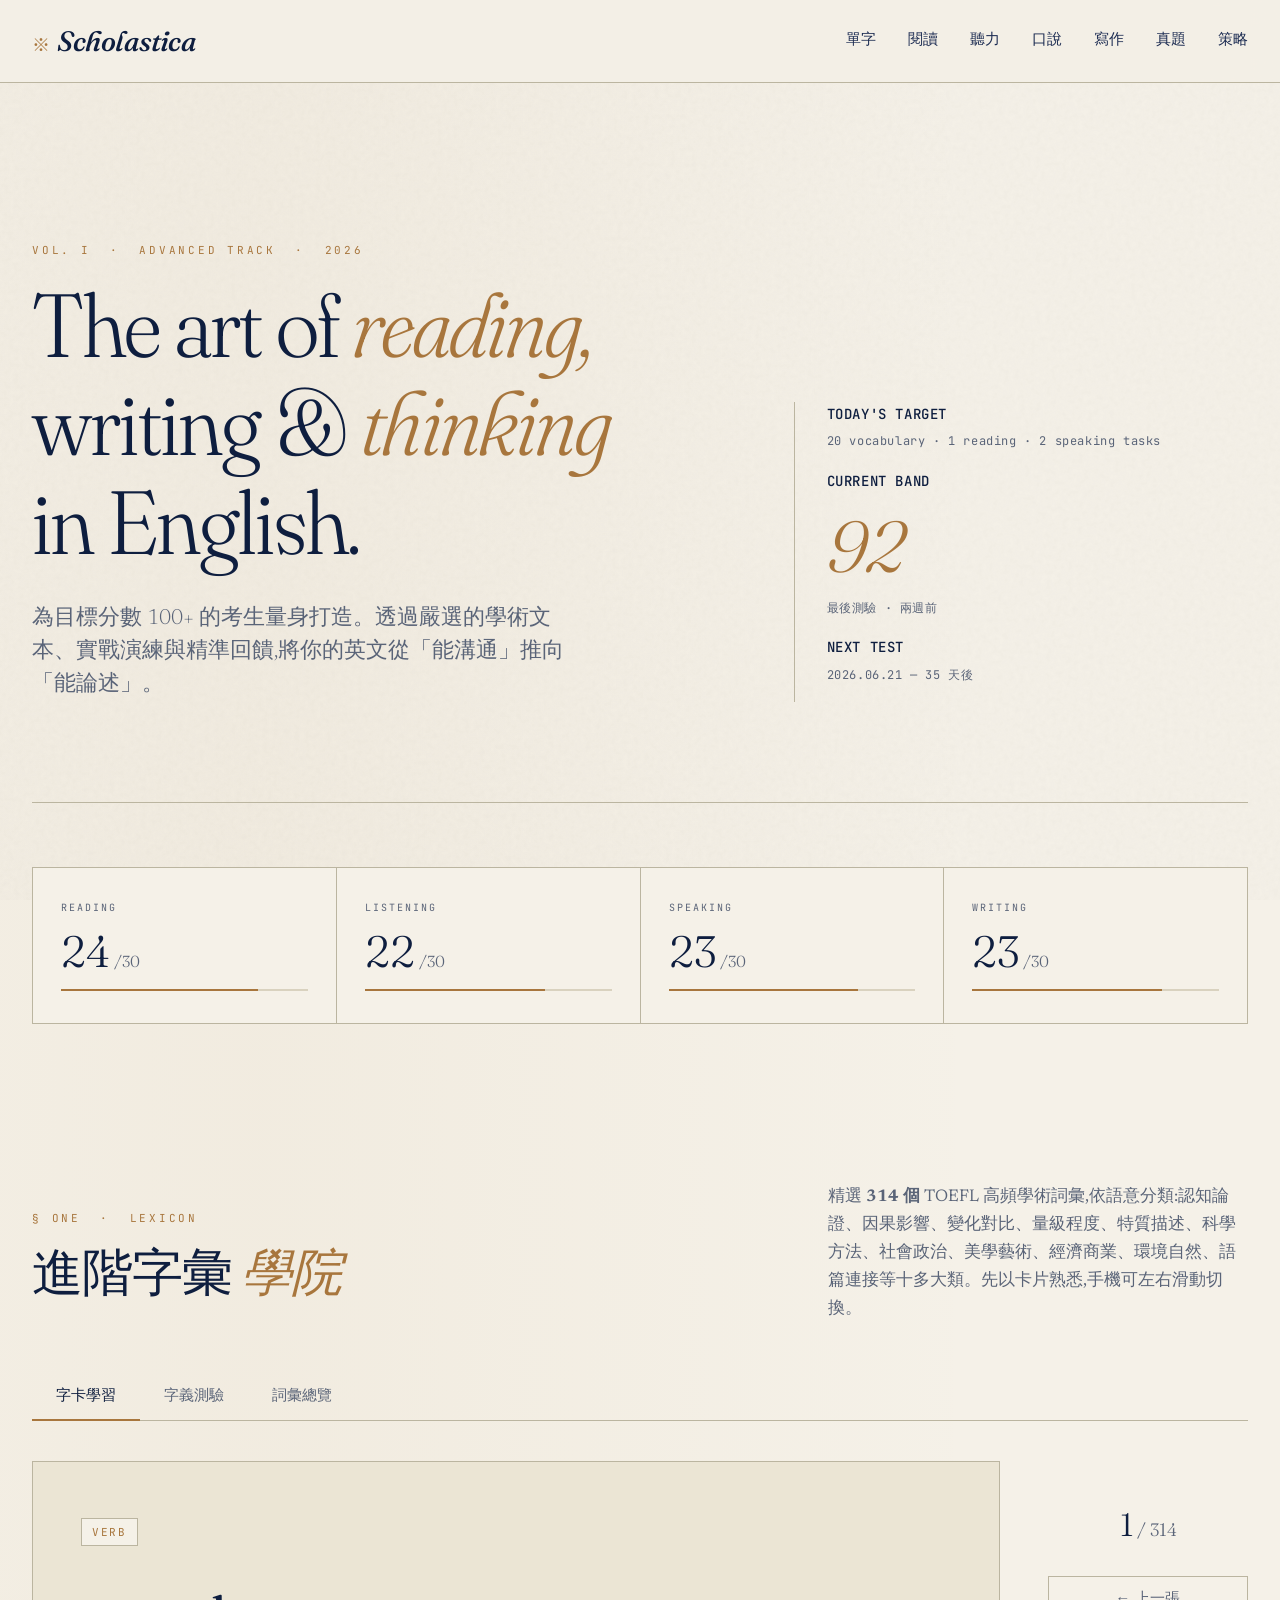
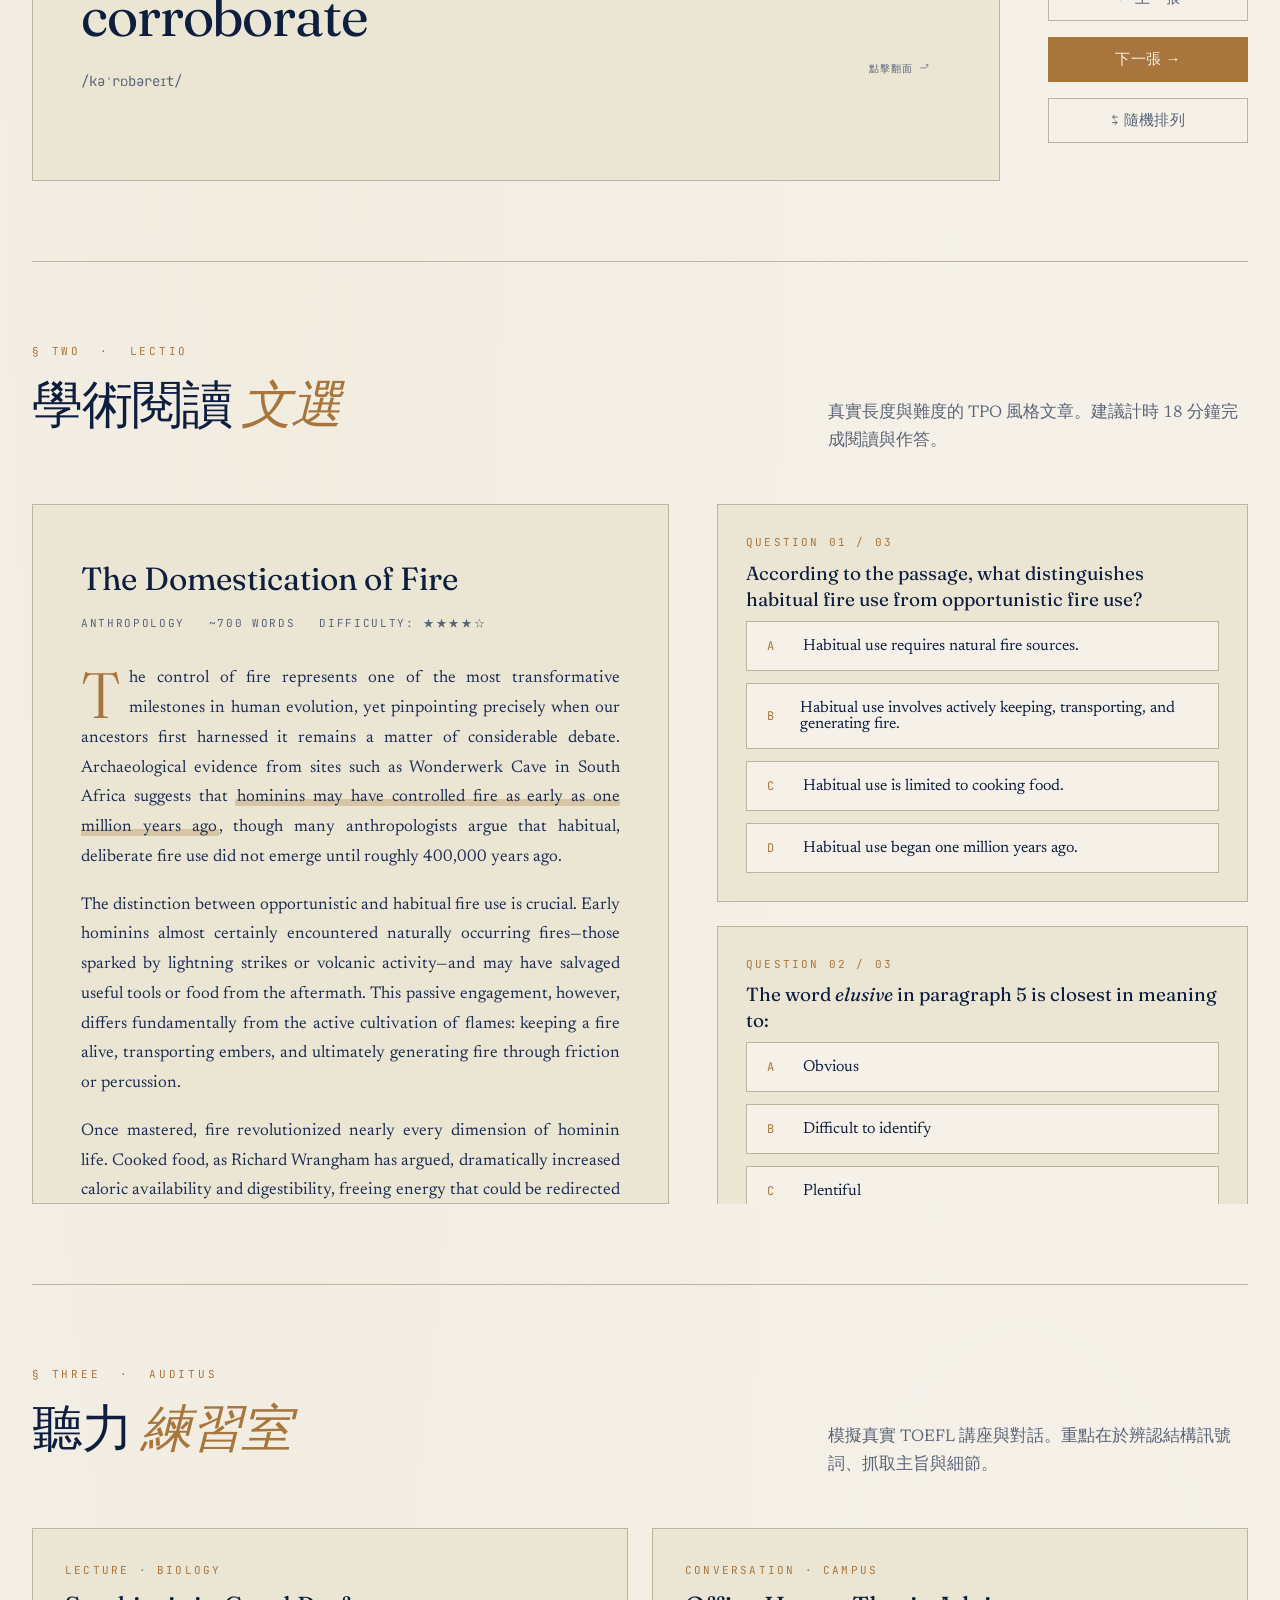
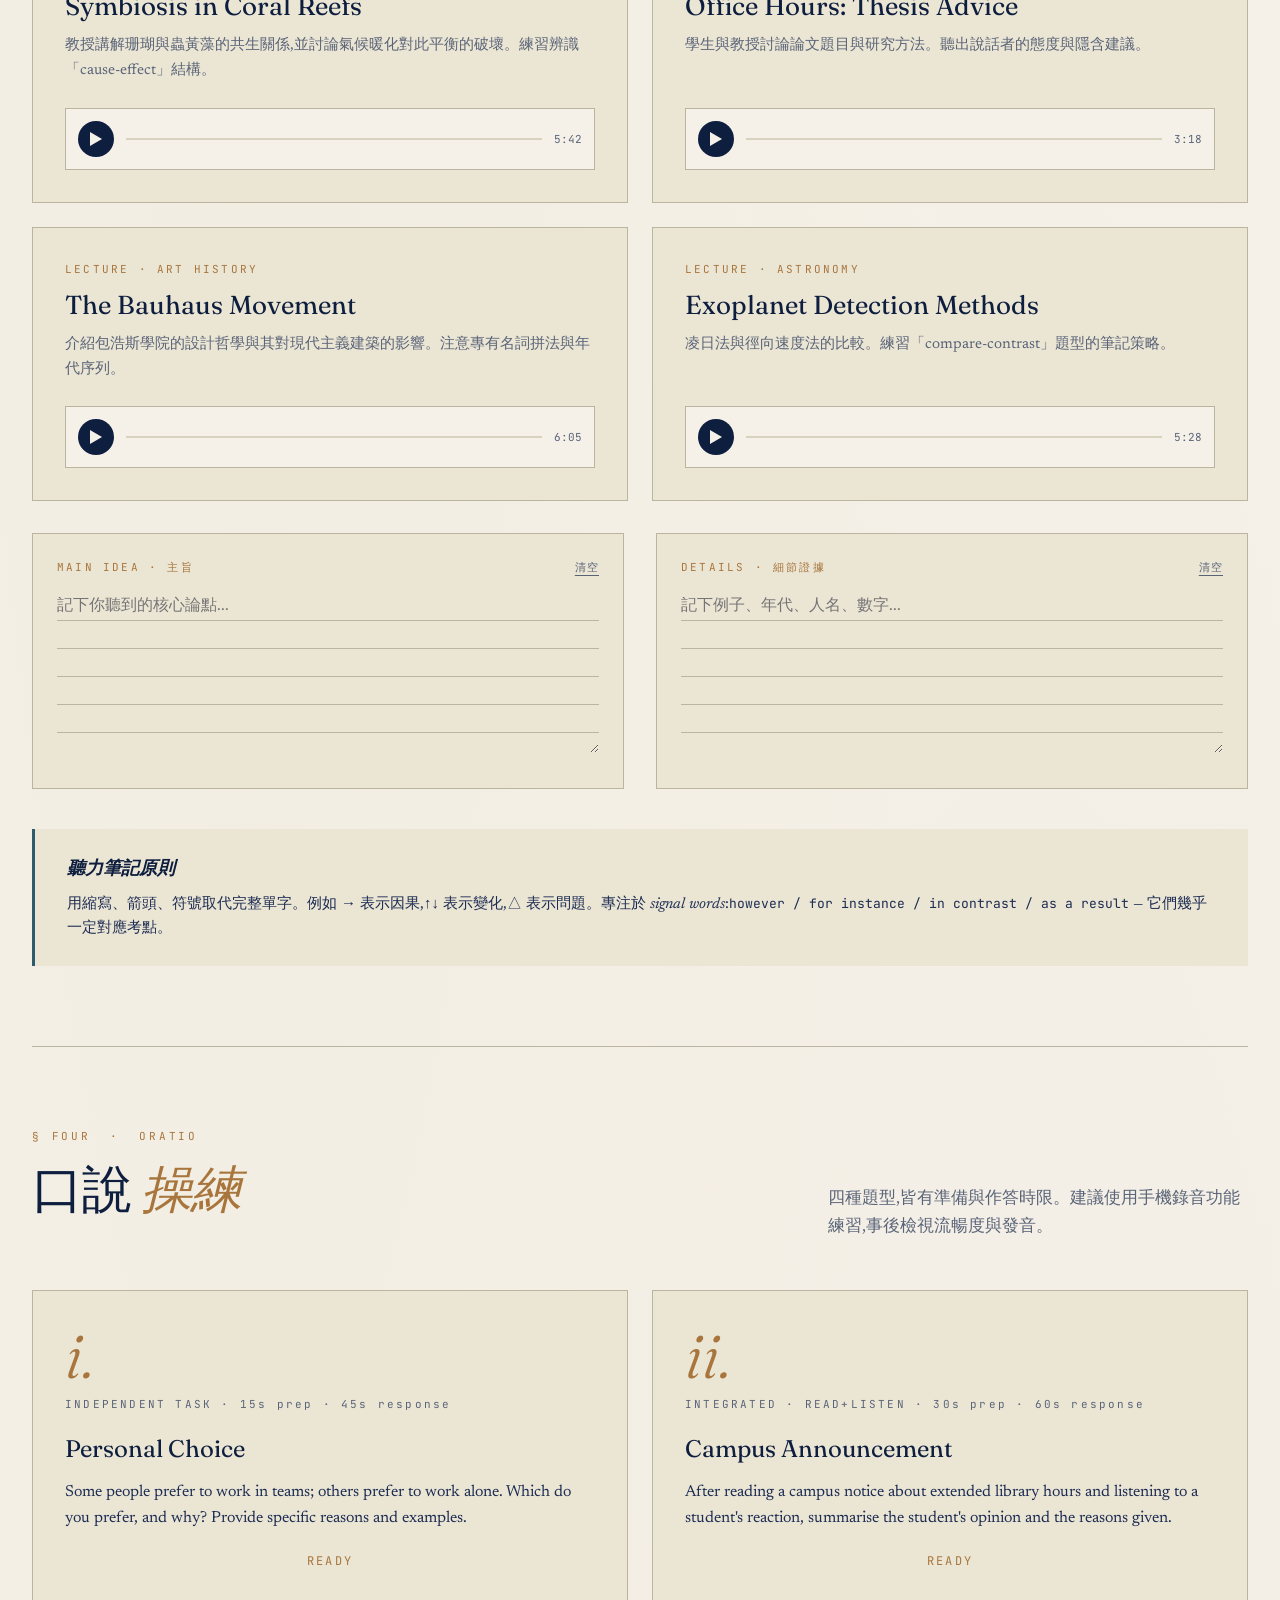
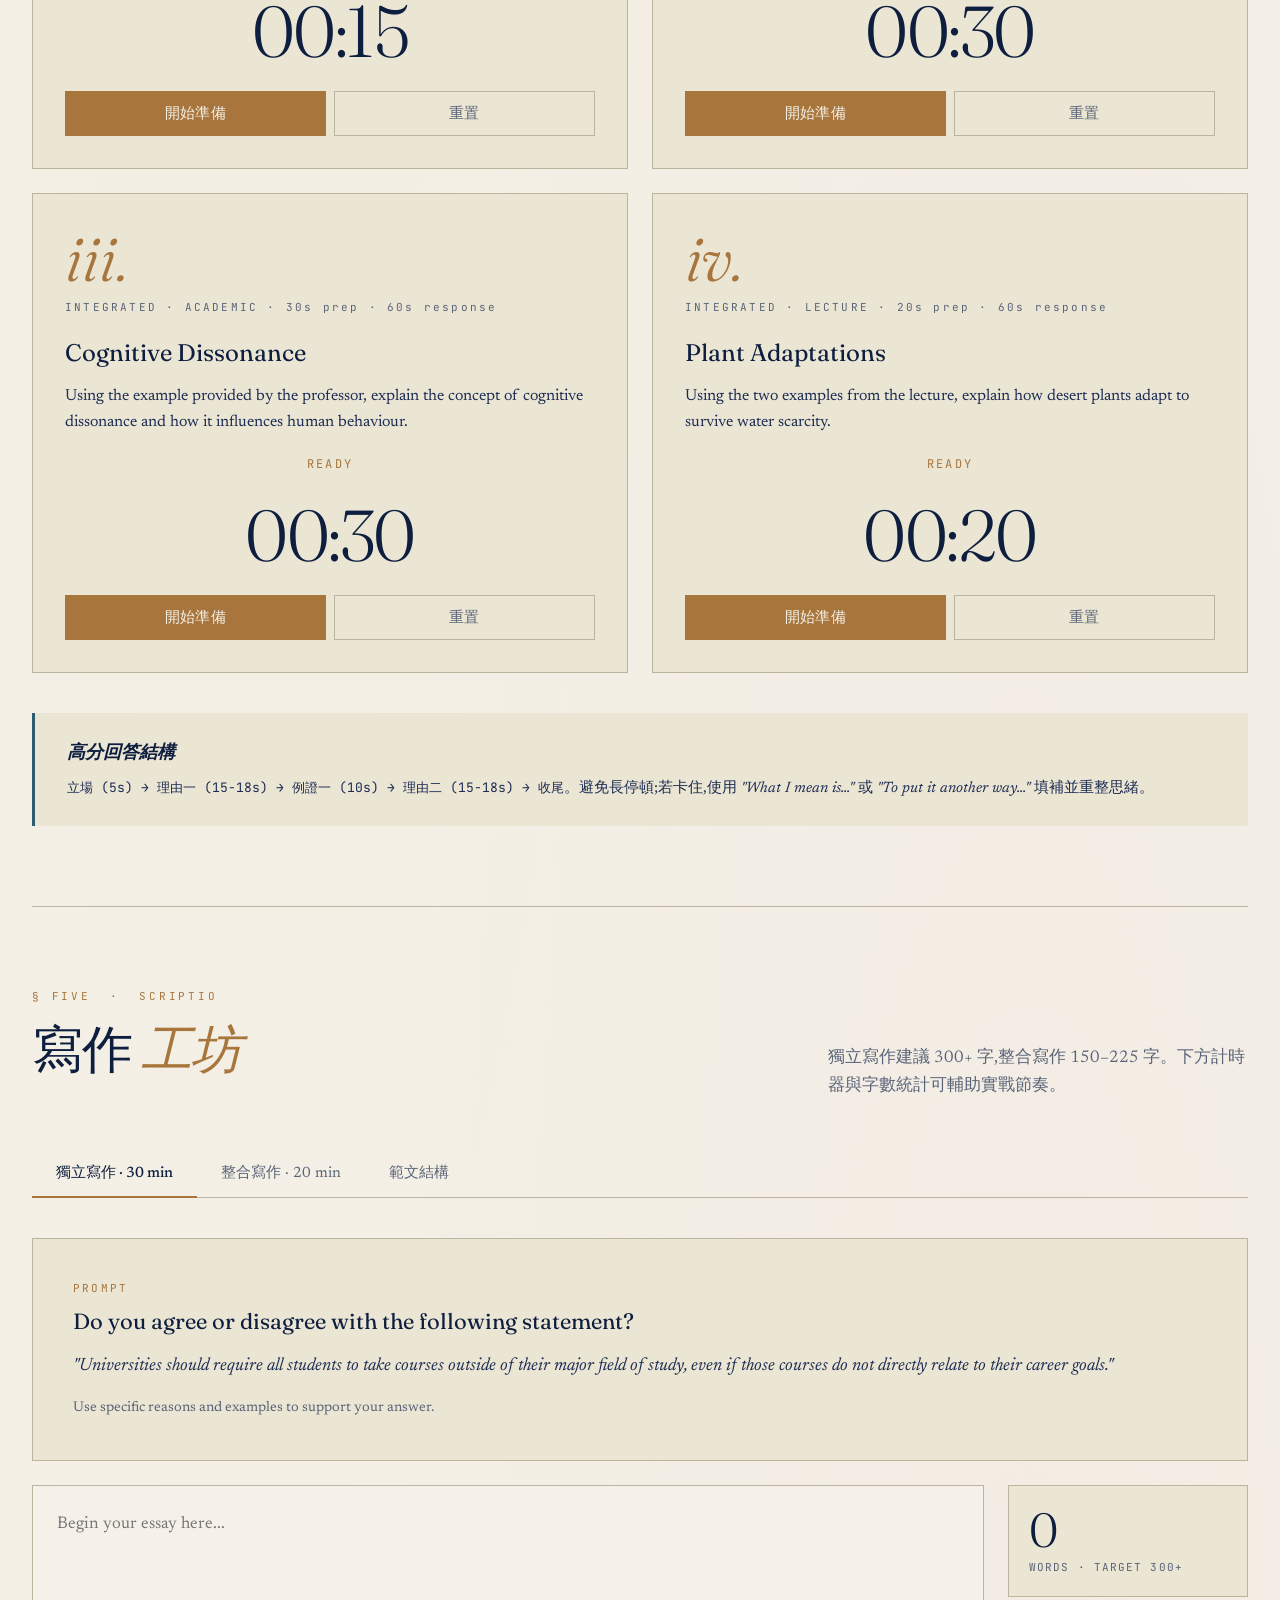
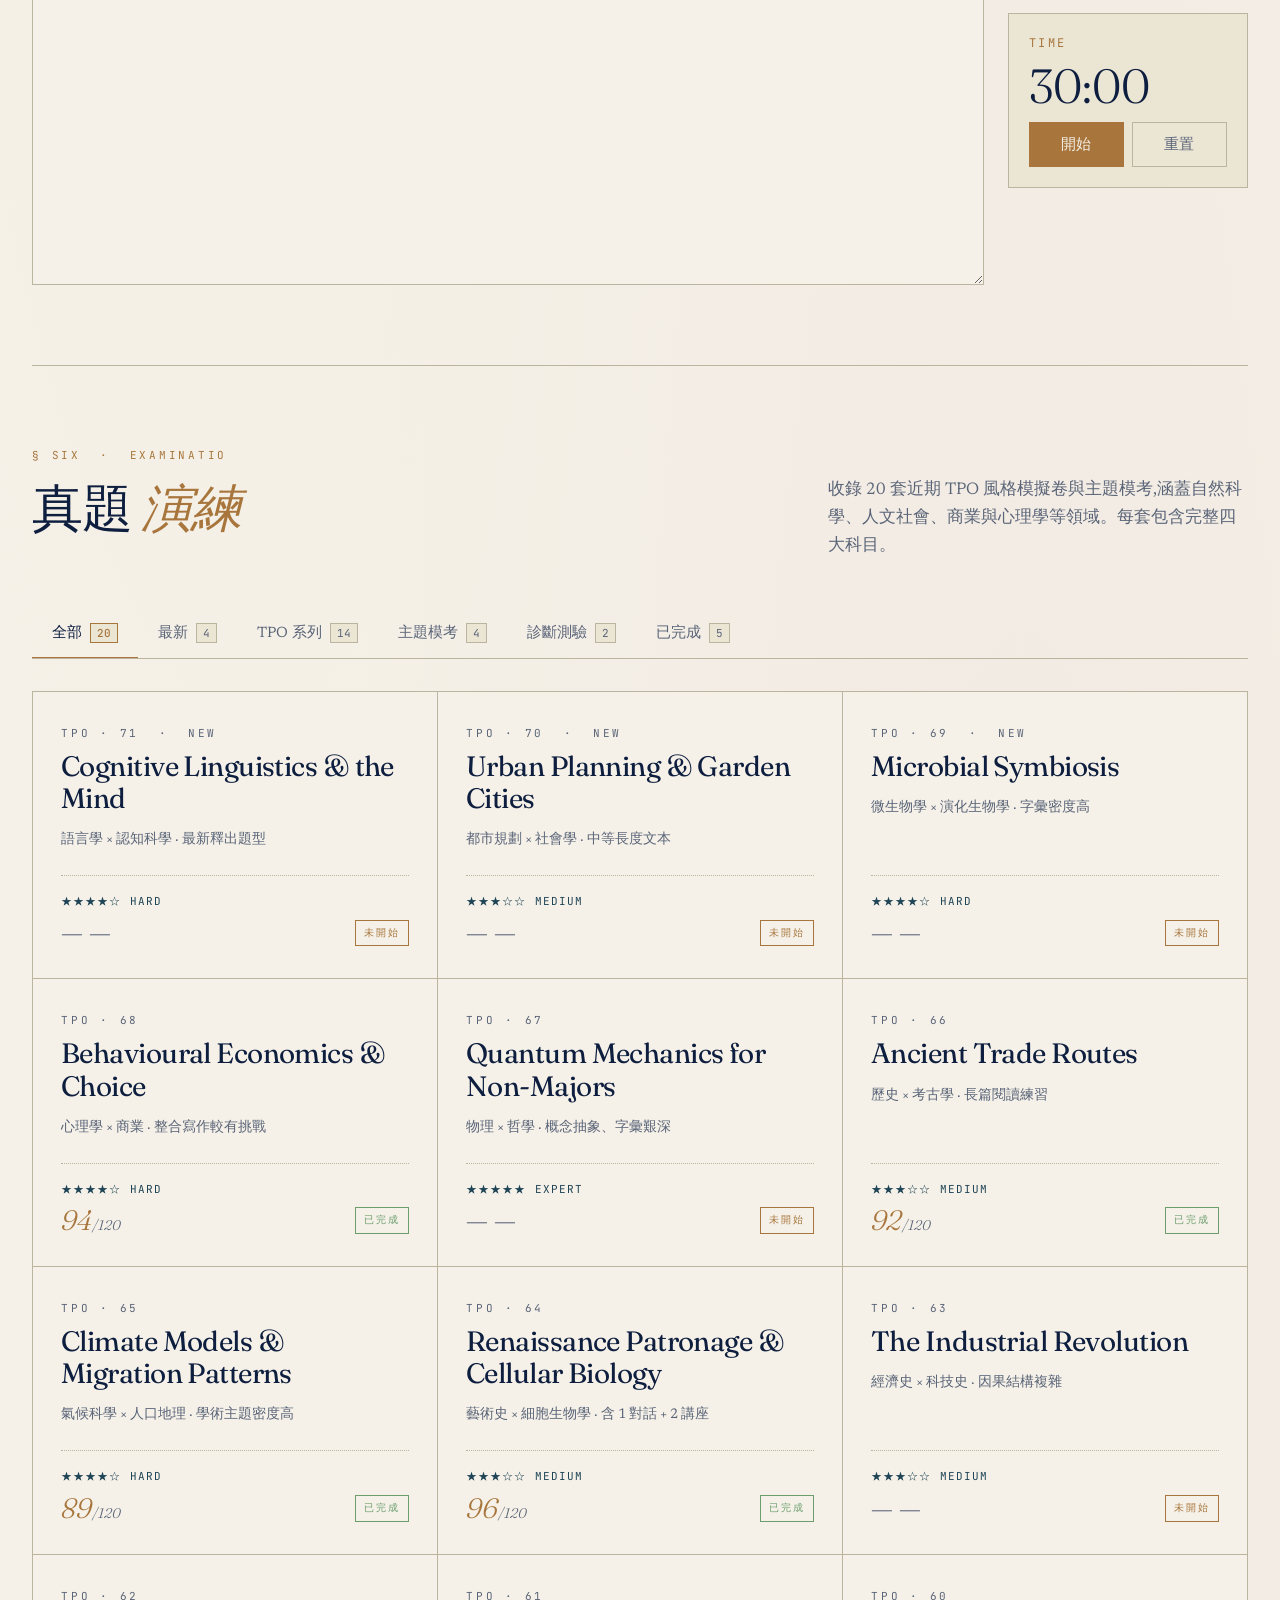
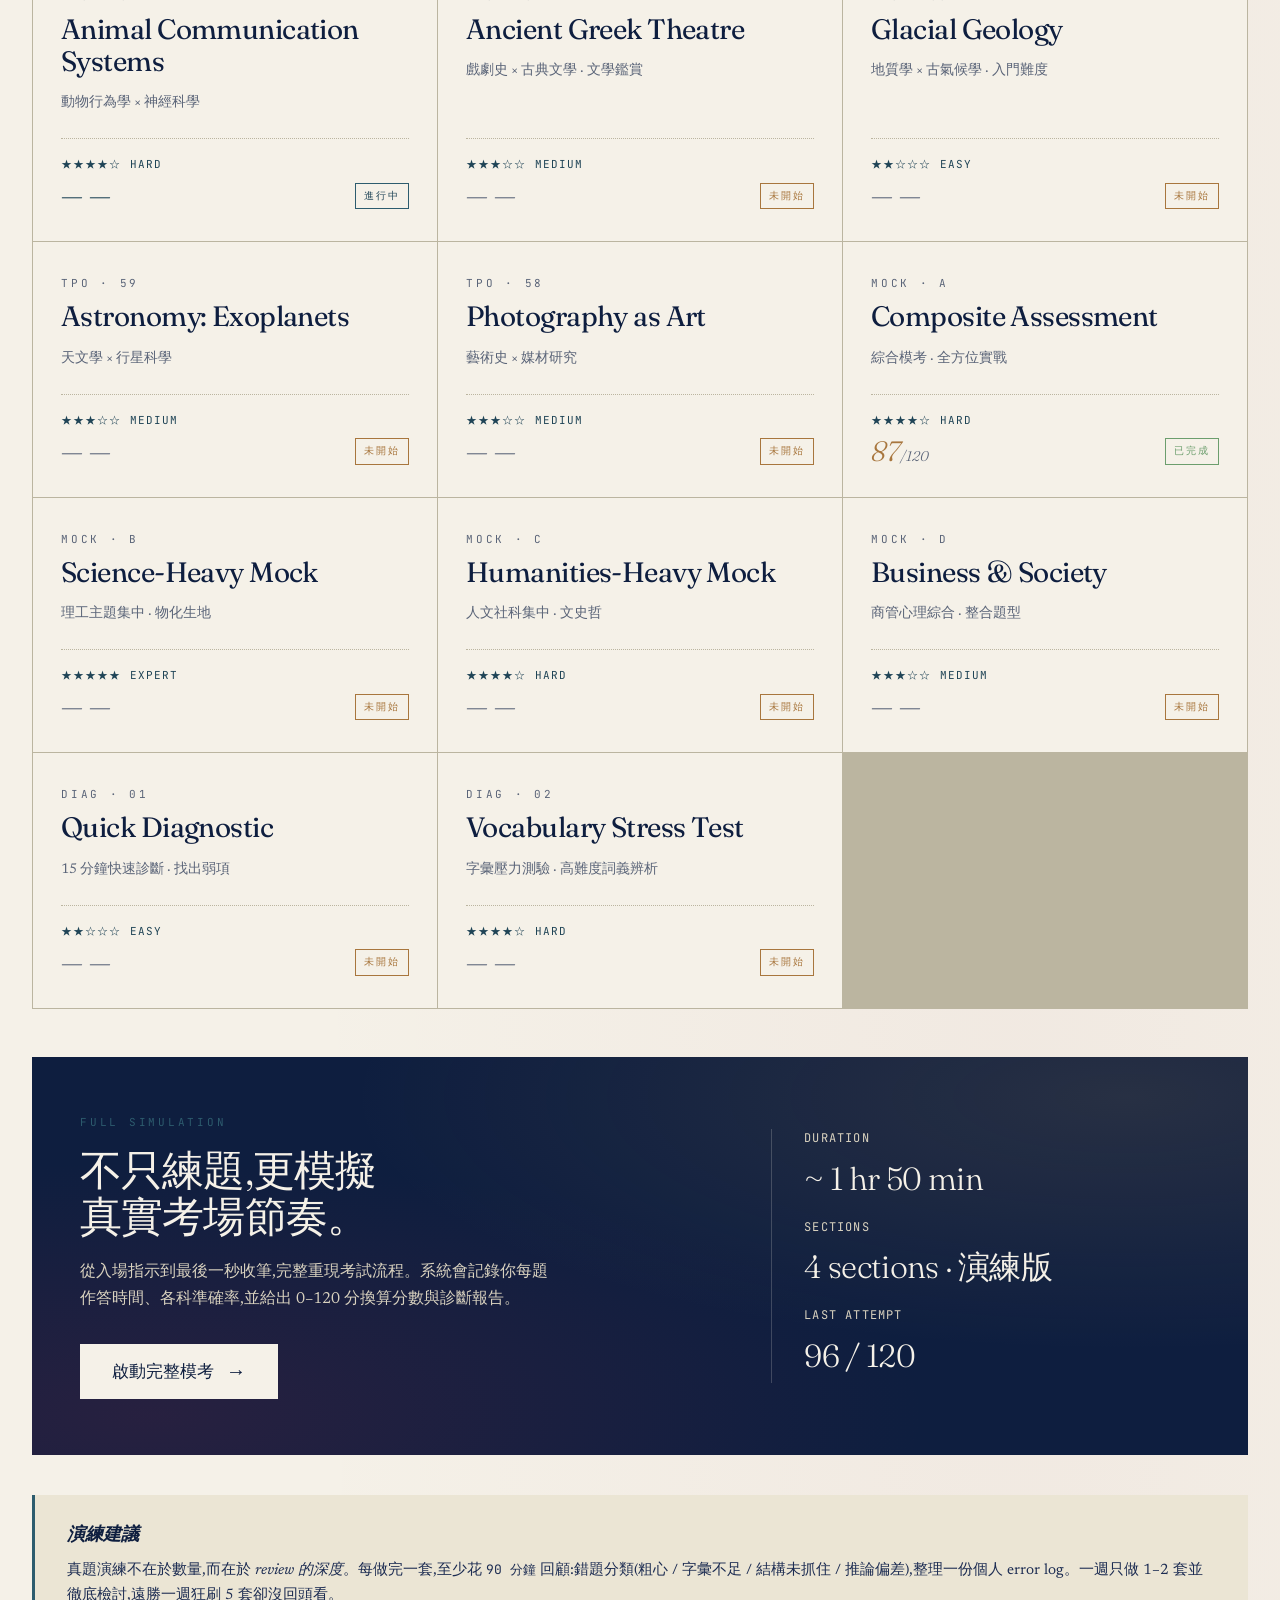
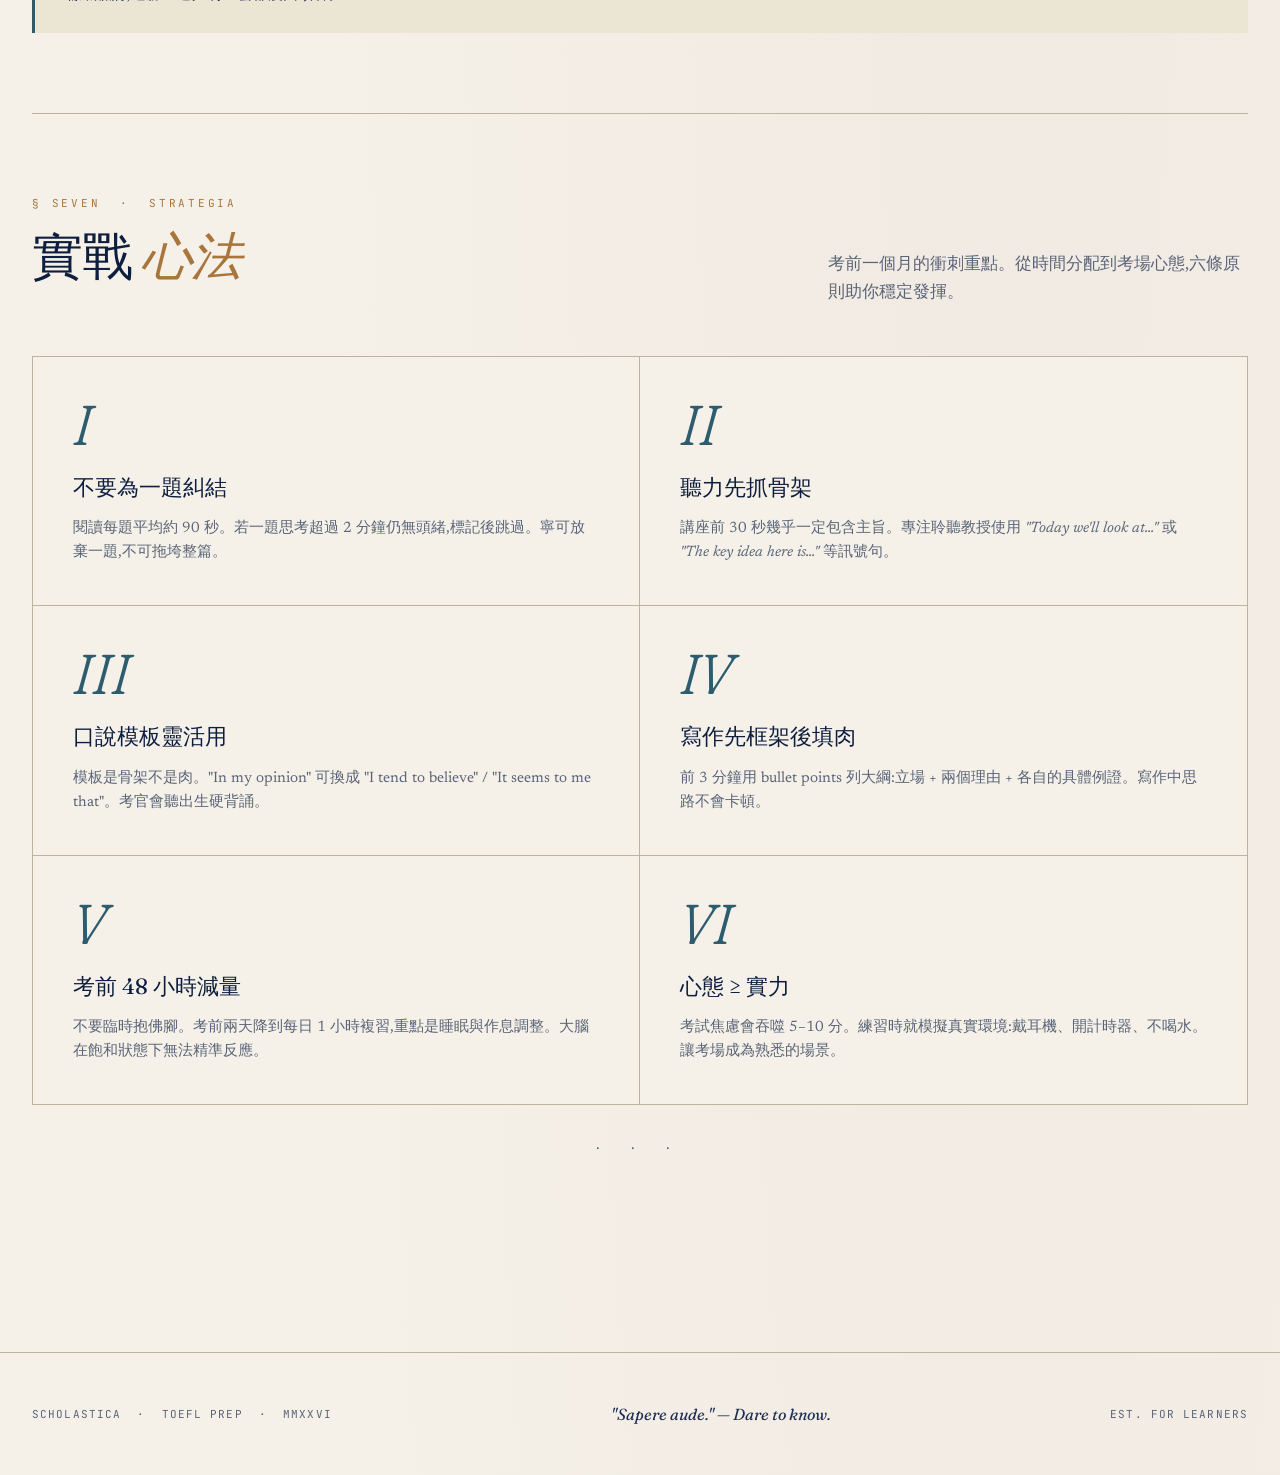
==== commit df5c18a7: "Add files via upload" ====
--- a/index.html
+++ b/index.html
@@ -10,7 +10,7 @@
 <meta property="og:title" content="Scholastica — TOEFL 進階備考">
 <meta property="og:description" content="嚴選學術文本、實戰演練與精準回饋,將你的英文從「能溝通」推向「能論述」。">
 <meta property="og:type" content="website">
-<meta name="theme-color" content="#1a1f2e">
+<meta name="theme-color" content="#0e1e3f">
 <link rel="preconnect" href="https://fonts.googleapis.com">
 <link rel="preconnect" href="https://fonts.gstatic.com" crossorigin>
 <link href="https://fonts.googleapis.com/css2?family=Fraunces:ital,opsz,wght,SOFT@0,9..144,300..900,0..100;1,9..144,300..900,0..100&family=Newsreader:ital,opsz,wght@0,6..72,200..800;1,6..72,200..800&family=JetBrains+Mono:wght@300;400;500&display=swap" rel="stylesheet">
@@ -95,7 +95,7 @@
         <span class="eyebrow">§ One &nbsp;·&nbsp; Lexicon</span>
         <h2>進階字彙<span class="italic-accent"> 學院</span></h2>
       </div>
-      <p class="desc">精選 30 個 TOEFL 高頻學術詞彙,涵蓋自然科學、人文社會與心理學領域。先以卡片熟悉,再進行測驗鞏固。</p>
+      <p class="desc">精選 <strong>314 個</strong> TOEFL 高頻學術詞彙,依語意分類:認知論證、因果影響、變化對比、量級程度、特質描述、科學方法、社會政治、美學藝術、經濟商業、環境自然、語篇連接等十多大類。先以卡片熟悉,手機可左右滑動切換。</p>
     </div>
 
     <div class="tabs">
@@ -123,11 +123,22 @@
           </div>
         </div>
         <div class="flashcard-controls">
-          <div class="card-counter"><span id="cardNum">1</span><span class="total"> / 30</span></div>
+          <div class="card-counter"><span id="cardNum">1</span><span class="total"> / <span id="cardTotal">314</span></span></div>
           <button class="btn btn-ghost" onclick="prevCard()">← 上一張</button>
           <button class="btn btn-primary" onclick="nextCard()">下一張 →</button>
           <button class="btn btn-ghost" onclick="shuffleCards()">⇆ 隨機排列</button>
         </div>
+      </div>
+
+      <div class="flashcard-swipe-hint">← 左右滑動切換 · 點擊翻面 →</div>
+      <div class="flashcard-mobile-nav">
+        <button class="nav-arrow" onclick="prevCard()" aria-label="上一張">← 上一張</button>
+        <div class="flashcard-mobile-counter"><span id="cardNumMobile">1</span> / <span id="cardTotalMobile">314</span></div>
+        <button class="nav-arrow primary" onclick="nextCard()" aria-label="下一張">下一張 →</button>
+      </div>
+      <div class="flashcard-mobile-nav" style="margin-top: 8px;">
+        <button class="nav-arrow" onclick="shuffleCards()" style="font-size: 14px;">⇆ 隨機排列</button>
+        <button class="nav-arrow" onclick="flipCard()" style="font-size: 14px;">↻ 翻面</button>
       </div>
     </div>
 
--- a/assets/css/styles.css
+++ b/assets/css/styles.css
@@ -1,16 +1,21 @@
 :root {
-  --paper: #f4efe6;
-  --paper-2: #ebe4d5;
-  --paper-3: #ddd3bf;
-  --ink: #1a1f2e;
-  --ink-2: #2c3142;
-  --sepia: #6b6157;
-  --oxblood: #8b2942;
-  --oxblood-deep: #6e1f34;
-  --gold: #b8945c;
-  --gold-deep: #8c6d3e;
-  --rule: #c4b89e;
-  --shadow: rgba(26, 31, 46, 0.08);
+  /* Cream paper tones — slightly cooler than original */
+  --paper: #f5f1e8;
+  --paper-2: #ebe5d4;
+  --paper-3: #d9d2bf;
+  /* Deep navy ink */
+  --ink: #0e1e3f;
+  --ink-2: #1c2c52;
+  --sepia: #5a6478;
+  /* Brass accent (replaces oxblood) — warm but cooler than red */
+  --oxblood: #a8763d;
+  --oxblood-deep: #855a28;
+  /* Deep teal secondary accent */
+  --gold: #2d5c6e;
+  --gold-deep: #1f4456;
+  /* Subtle rule lines */
+  --rule: #bbb5a0;
+  --shadow: rgba(14, 30, 63, 0.10);
 }
 
 * { margin: 0; padding: 0; box-sizing: border-box; }
@@ -2487,6 +2492,80 @@
 
 .review-cta:hover::after { transform: translateX(6px); }
 
+/* ===== MOBILE FLASHCARD SWIPE ===== */
+.flashcard-swipe-hint {
+  display: none;
+  text-align: center;
+  font-family: 'JetBrains Mono', monospace;
+  font-size: 11px;
+  letter-spacing: 0.2em;
+  text-transform: uppercase;
+  color: var(--sepia);
+  margin-top: 12px;
+  padding: 8px 16px;
+  background: var(--paper-2);
+  border: 1px dotted var(--rule);
+}
+
+.flashcard-mobile-nav {
+  display: none;
+  align-items: center;
+  justify-content: space-between;
+  margin-top: 16px;
+  gap: 12px;
+}
+
+.flashcard-mobile-nav .nav-arrow {
+  flex: 1;
+  background: var(--paper);
+  border: 1px solid var(--ink);
+  color: var(--ink);
+  padding: 14px 20px;
+  font-family: 'Newsreader', serif;
+  font-size: 18px;
+  cursor: pointer;
+  transition: all 0.2s;
+  display: flex;
+  align-items: center;
+  justify-content: center;
+  gap: 8px;
+}
+
+.flashcard-mobile-nav .nav-arrow:hover,
+.flashcard-mobile-nav .nav-arrow:active {
+  background: var(--ink);
+  color: var(--paper);
+}
+
+.flashcard-mobile-nav .nav-arrow.primary {
+  background: var(--oxblood);
+  color: var(--paper);
+  border-color: var(--oxblood);
+}
+
+.flashcard-mobile-nav .nav-arrow.primary:active {
+  background: var(--oxblood-deep);
+}
+
+.flashcard-mobile-counter {
+  font-family: 'Fraunces', serif;
+  font-style: italic;
+  font-size: 20px;
+  color: var(--ink);
+  min-width: 80px;
+  text-align: center;
+}
+
+.flashcard.swiping-left { animation: swipeOutLeft 0.3s ease forwards; }
+.flashcard.swiping-right { animation: swipeOutRight 0.3s ease forwards; }
+
+@keyframes swipeOutLeft {
+  to { transform: translateX(-40px); opacity: 0.5; }
+}
+@keyframes swipeOutRight {
+  to { transform: translateX(40px); opacity: 0.5; }
+}
+
 /* ===== RESPONSIVE ===== */
 @media (max-width: 968px) {
   main, .nav-inner, footer .footer-inner { padding-left: 24px; padding-right: 24px; }
@@ -2500,8 +2579,9 @@
   .hero-meta { border-left: none; border-top: 1px solid var(--rule); padding-left: 0; padding-top: 32px; }
   .dashboard { grid-template-columns: repeat(2, 1fr); }
   .flashcard-container { grid-template-columns: 1fr; gap: 24px; }
-  .flashcard-controls { width: 100%; flex-direction: row; flex-wrap: wrap; }
-  .flashcard-controls .btn { flex: 1; min-width: 120px; }
+  .flashcard-controls { display: none; }
+  .flashcard-swipe-hint { display: block; }
+  .flashcard-mobile-nav { display: flex; }
   .card-counter { width: 100%; }
   .reading-container { grid-template-columns: 1fr; }
   .reading-questions { position: static; max-height: none; }
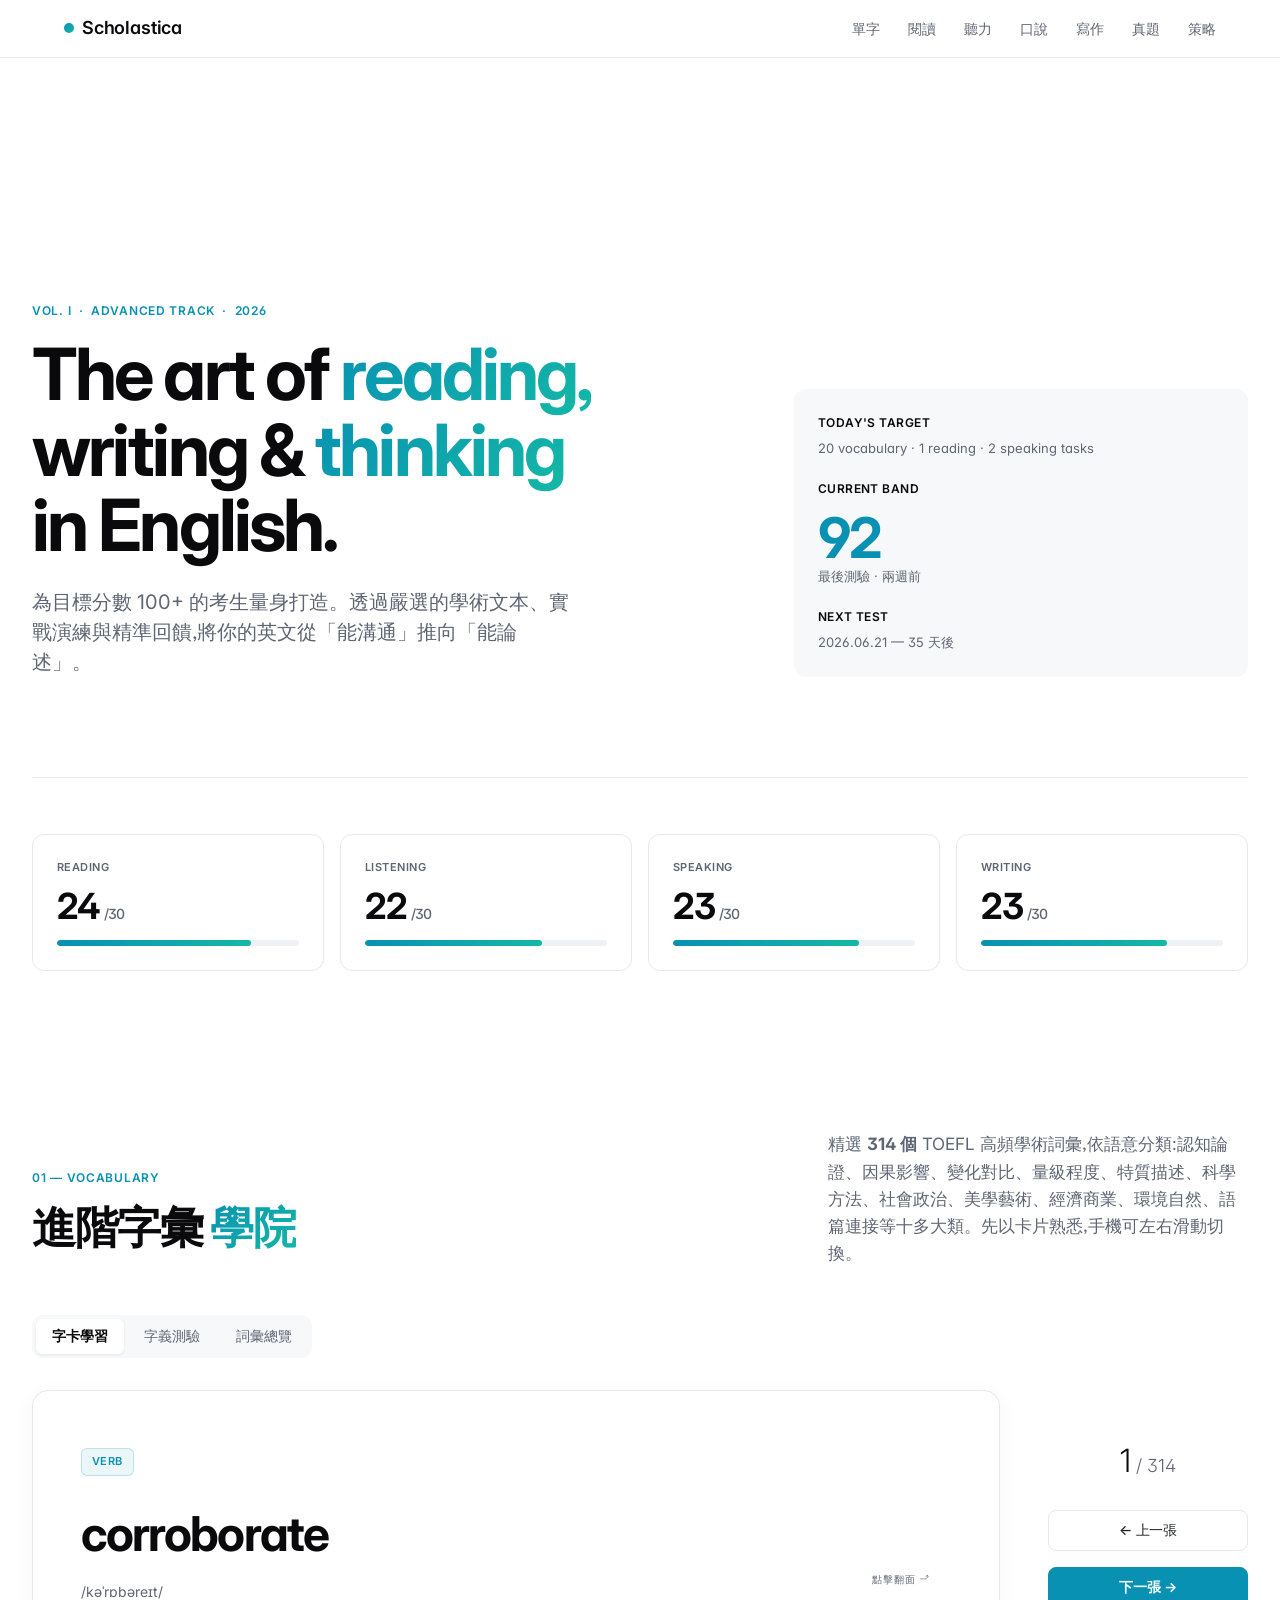
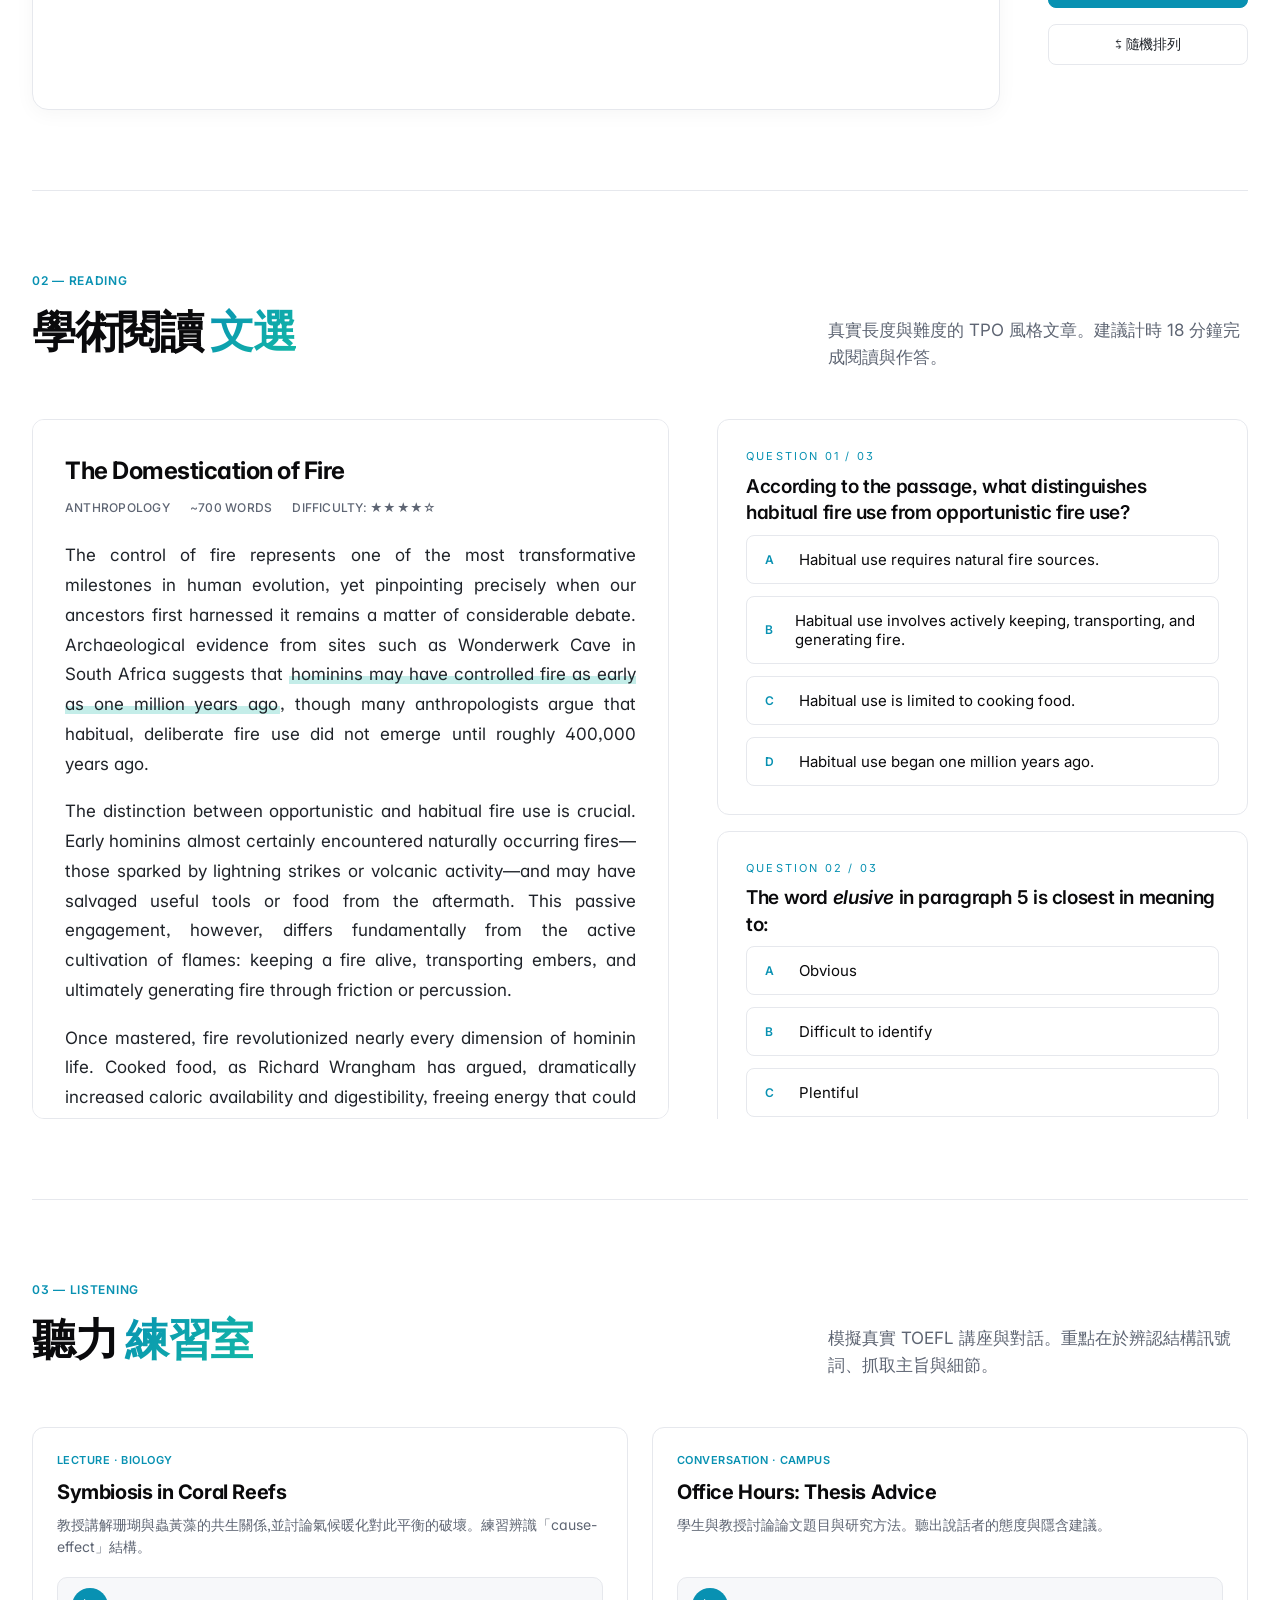
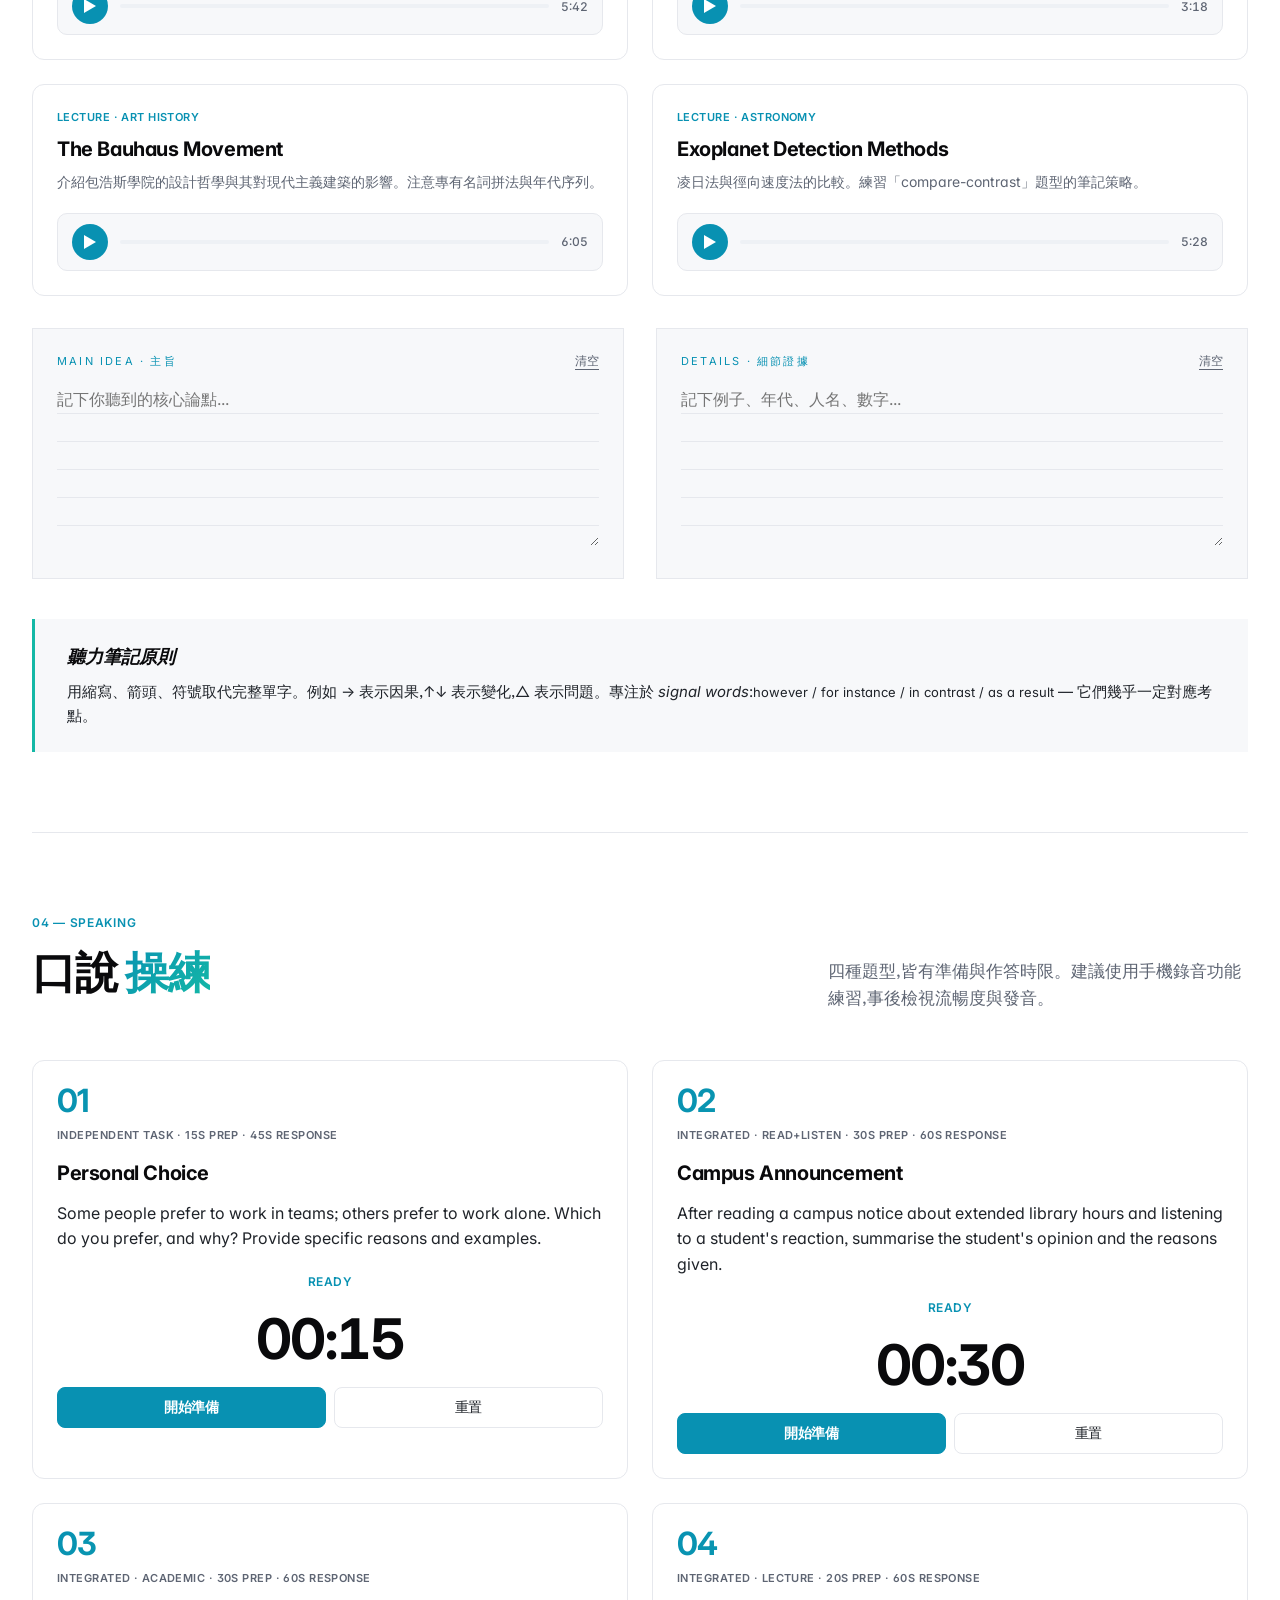
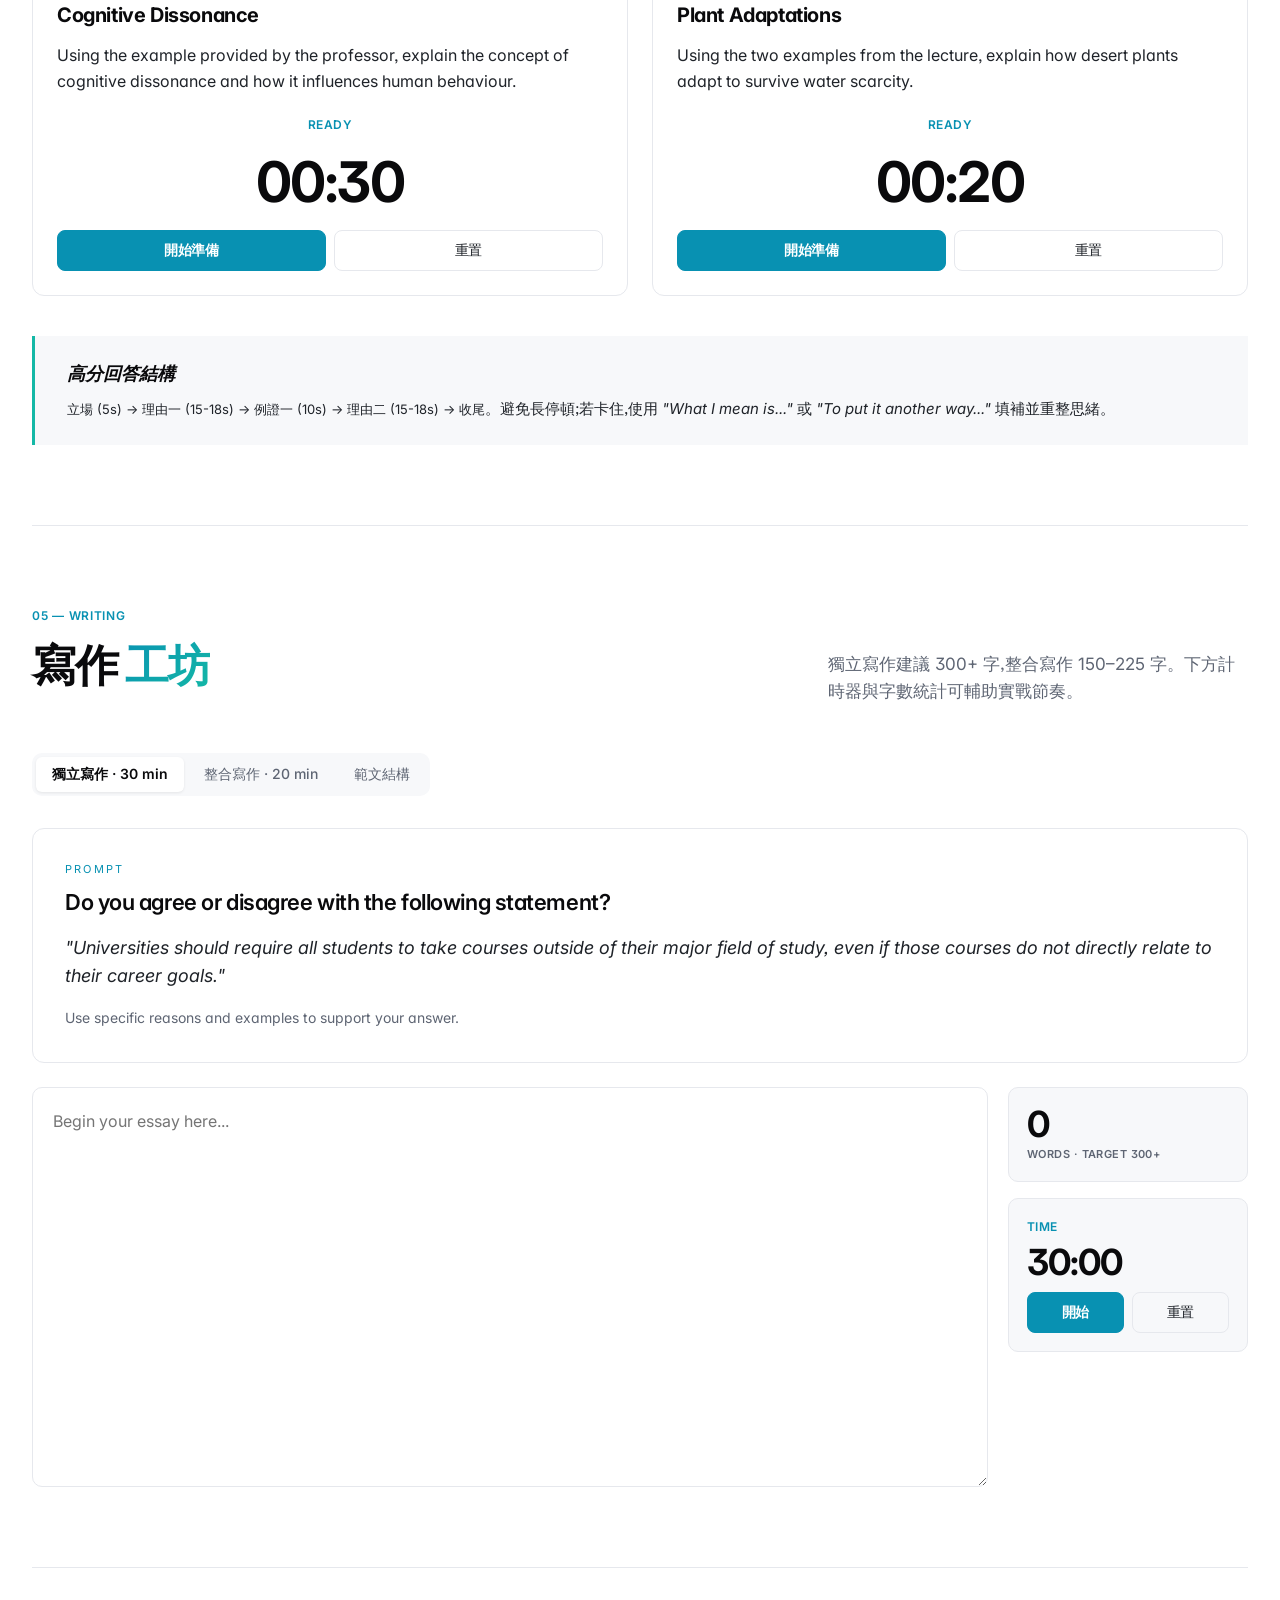
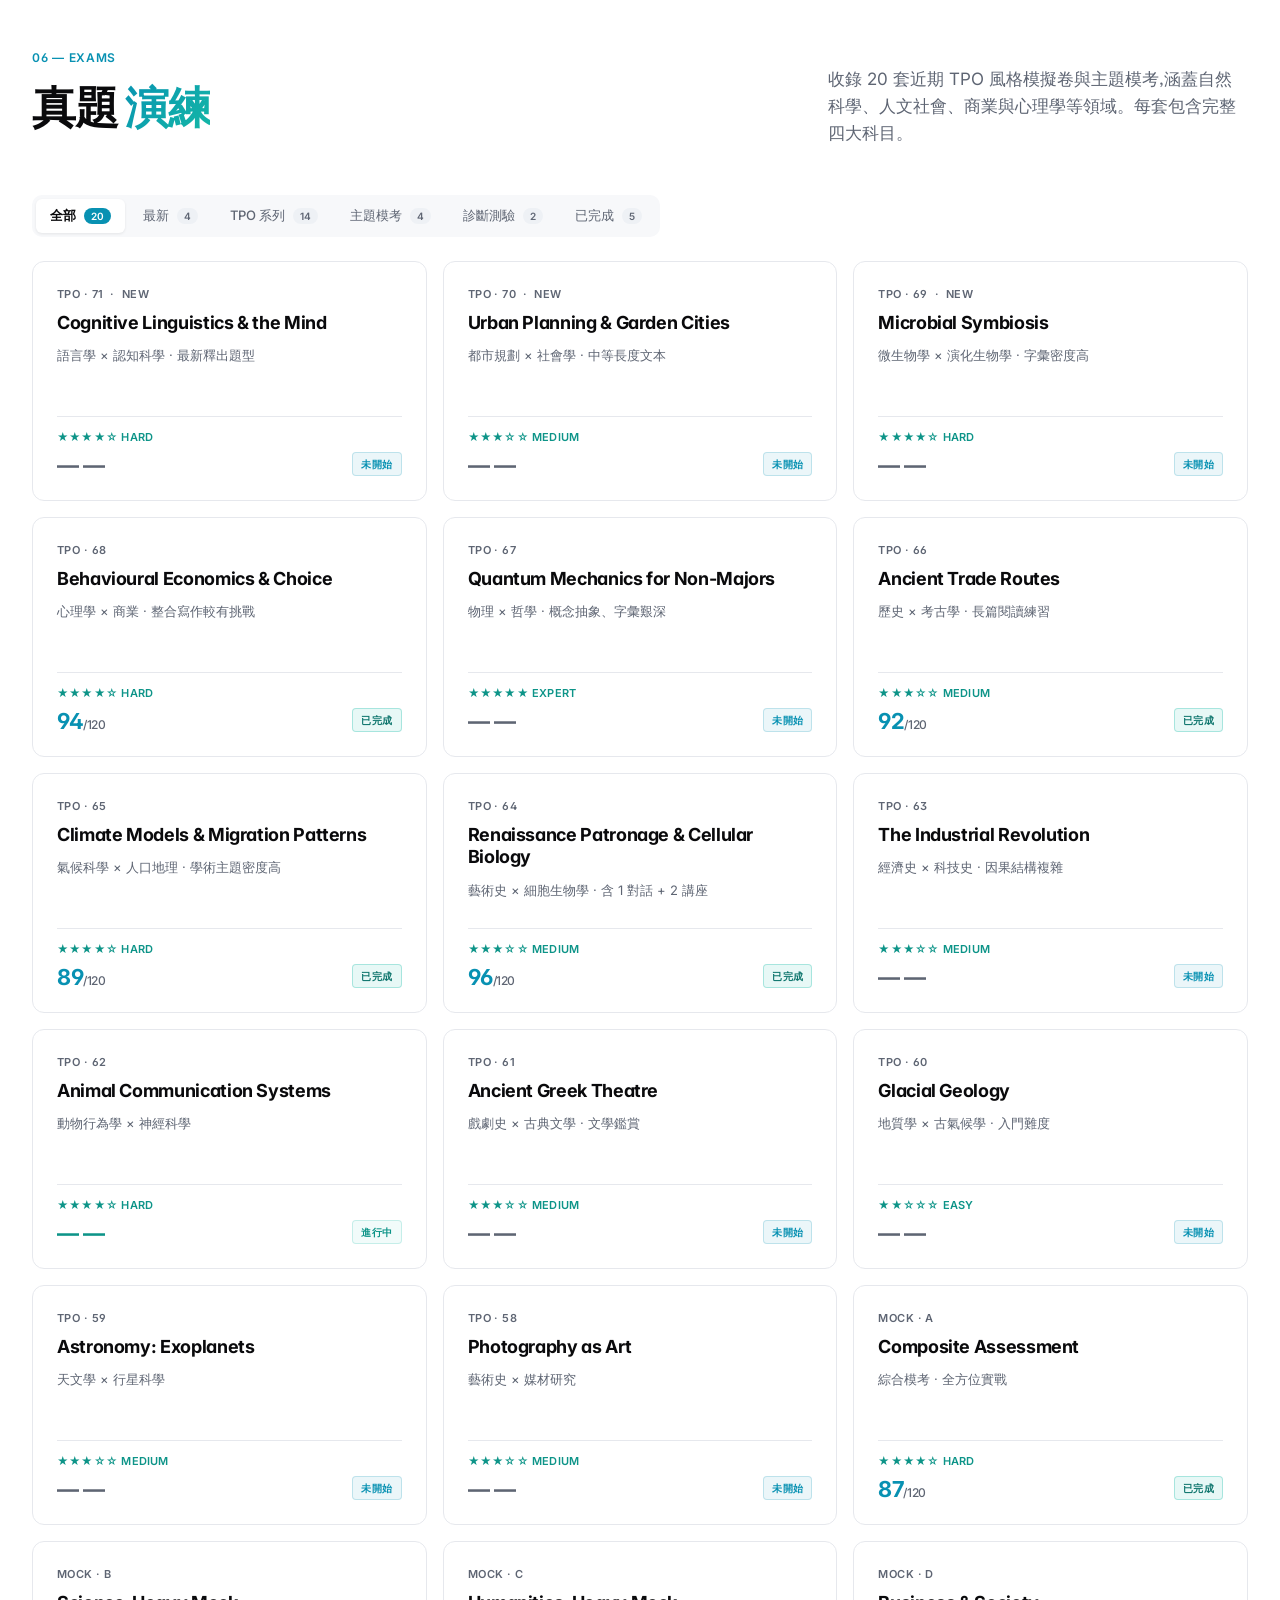
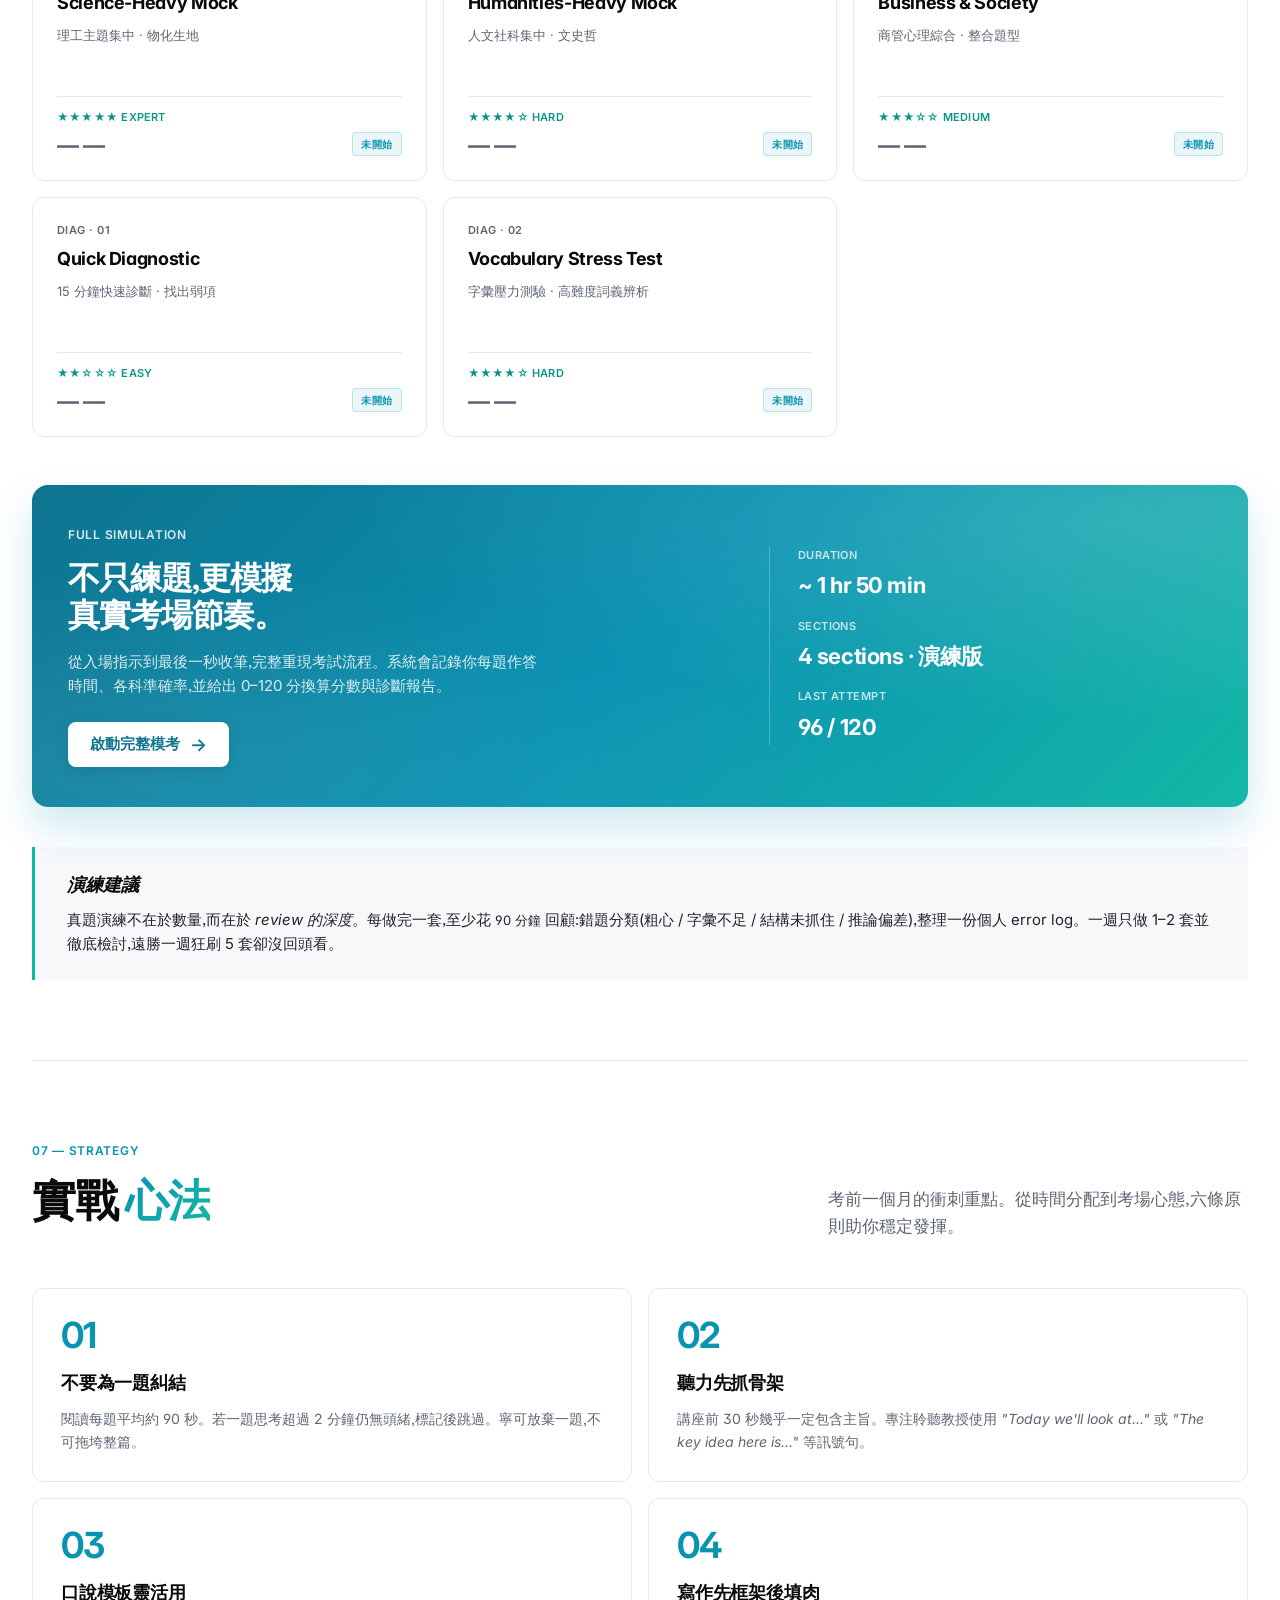
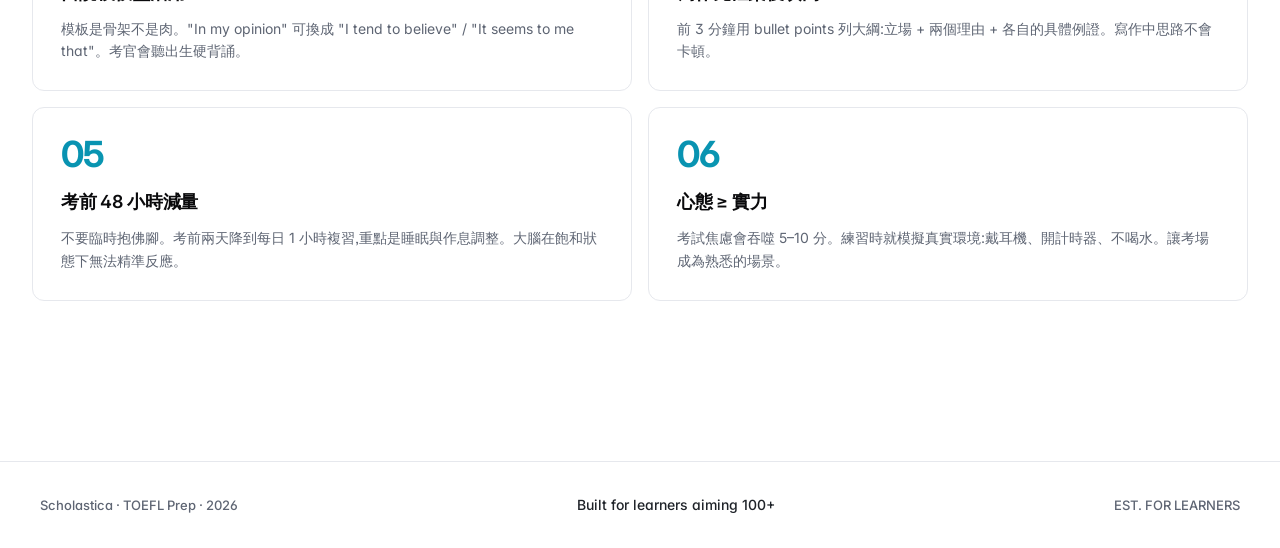
==== commit a05baff1: "Add files via upload" ====
--- a/index.html
+++ b/index.html
@@ -13,7 +13,7 @@
 <meta name="theme-color" content="#0e1e3f">
 <link rel="preconnect" href="https://fonts.googleapis.com">
 <link rel="preconnect" href="https://fonts.gstatic.com" crossorigin>
-<link href="https://fonts.googleapis.com/css2?family=Fraunces:ital,opsz,wght,SOFT@0,9..144,300..900,0..100;1,9..144,300..900,0..100&family=Newsreader:ital,opsz,wght@0,6..72,200..800;1,6..72,200..800&family=JetBrains+Mono:wght@300;400;500&display=swap" rel="stylesheet">
+<link href="https://fonts.googleapis.com/css2?family=Inter:wght@400;500;600;700&display=swap" rel="stylesheet">
 <link rel="stylesheet" href="assets/css/styles.css">
 </head>
 <body>
@@ -92,7 +92,7 @@
   <section id="vocabulary">
     <div class="section-header">
       <div>
-        <span class="eyebrow">§ One &nbsp;·&nbsp; Lexicon</span>
+        <span class="eyebrow">01 — VOCABULARY</span>
         <h2>進階字彙<span class="italic-accent"> 學院</span></h2>
       </div>
       <p class="desc">精選 <strong>314 個</strong> TOEFL 高頻學術詞彙,依語意分類:認知論證、因果影響、變化對比、量級程度、特質描述、科學方法、社會政治、美學藝術、經濟商業、環境自然、語篇連接等十多大類。先以卡片熟悉,手機可左右滑動切換。</p>
@@ -147,7 +147,7 @@
       <div style="display: flex; gap: 16px; margin-top: 32px;">
         <button class="btn btn-primary" onclick="checkQuiz()">提交答案</button>
         <button class="btn btn-ghost" onclick="resetQuiz()">重新測驗</button>
-        <div id="quizScore" style="margin-left:auto; align-self:center; font-family:'Fraunces',serif; font-size:24px; color:var(--oxblood); font-style:italic;"></div>
+        <div id="quizScore" style="margin-left:auto; align-self:center; font-family:'Inter',sans-serif; font-size:24px; color:var(--oxblood); font-style:italic;"></div>
       </div>
     </div>
 
@@ -160,7 +160,7 @@
   <section id="reading">
     <div class="section-header">
       <div>
-        <span class="eyebrow">§ Two &nbsp;·&nbsp; Lectio</span>
+        <span class="eyebrow">02 — READING</span>
         <h2>學術閱讀<span class="italic-accent"> 文選</span></h2>
       </div>
       <p class="desc">真實長度與難度的 TPO 風格文章。建議計時 18 分鐘完成閱讀與作答。</p>
@@ -224,7 +224,7 @@
   <section id="listening">
     <div class="section-header">
       <div>
-        <span class="eyebrow">§ Three &nbsp;·&nbsp; Auditus</span>
+        <span class="eyebrow">03 — LISTENING</span>
         <h2>聽力<span class="italic-accent"> 練習室</span></h2>
       </div>
       <p class="desc">模擬真實 TOEFL 講座與對話。重點在於辨認結構訊號詞、抓取主旨與細節。</p>
@@ -302,8 +302,8 @@
     </div>
 
     <div style="margin-top: 40px; padding: 24px 32px; background: var(--paper-2); border-left: 3px solid var(--gold);">
-      <strong style="font-family:'Fraunces',serif; font-size:18px; font-style:italic;">聽力筆記原則</strong>
-      <p style="margin-top: 8px; color: var(--ink-2); font-size: 15px;">用縮寫、箭頭、符號取代完整單字。例如 → 表示因果,↑↓ 表示變化,△ 表示問題。專注於 <em>signal words</em>:<span style="font-family:'JetBrains Mono',monospace; font-size:13px;">however / for instance / in contrast / as a result</span> — 它們幾乎一定對應考點。</p>
+      <strong style="font-family:'Inter',sans-serif; font-size:18px; font-style:italic;">聽力筆記原則</strong>
+      <p style="margin-top: 8px; color: var(--ink-2); font-size: 15px;">用縮寫、箭頭、符號取代完整單字。例如 → 表示因果,↑↓ 表示變化,△ 表示問題。專注於 <em>signal words</em>:<span style="font-family:'Inter',sans-serif; font-size:13px;">however / for instance / in contrast / as a result</span> — 它們幾乎一定對應考點。</p>
     </div>
   </section>
 
@@ -311,7 +311,7 @@
   <section id="speaking">
     <div class="section-header">
       <div>
-        <span class="eyebrow">§ Four &nbsp;·&nbsp; Oratio</span>
+        <span class="eyebrow">04 — SPEAKING</span>
         <h2>口說<span class="italic-accent"> 操練</span></h2>
       </div>
       <p class="desc">四種題型,皆有準備與作答時限。建議使用手機錄音功能練習,事後檢視流暢度與發音。</p>
@@ -319,7 +319,7 @@
 
     <div class="task-grid">
       <div class="task-card">
-        <div class="task-num">i.</div>
+        <div class="task-num">01</div>
         <div class="task-label">INDEPENDENT TASK · 15s prep · 45s response</div>
         <div class="task-title">Personal Choice</div>
         <div class="task-prompt">Some people prefer to work in teams; others prefer to work alone. Which do you prefer, and why? Provide specific reasons and examples.</div>
@@ -332,7 +332,7 @@
       </div>
 
       <div class="task-card">
-        <div class="task-num">ii.</div>
+        <div class="task-num">02</div>
         <div class="task-label">INTEGRATED · READ+LISTEN · 30s prep · 60s response</div>
         <div class="task-title">Campus Announcement</div>
         <div class="task-prompt">After reading a campus notice about extended library hours and listening to a student's reaction, summarise the student's opinion and the reasons given.</div>
@@ -345,7 +345,7 @@
       </div>
 
       <div class="task-card">
-        <div class="task-num">iii.</div>
+        <div class="task-num">03</div>
         <div class="task-label">INTEGRATED · ACADEMIC · 30s prep · 60s response</div>
         <div class="task-title">Cognitive Dissonance</div>
         <div class="task-prompt">Using the example provided by the professor, explain the concept of cognitive dissonance and how it influences human behaviour.</div>
@@ -358,7 +358,7 @@
       </div>
 
       <div class="task-card">
-        <div class="task-num">iv.</div>
+        <div class="task-num">04</div>
         <div class="task-label">INTEGRATED · LECTURE · 20s prep · 60s response</div>
         <div class="task-title">Plant Adaptations</div>
         <div class="task-prompt">Using the two examples from the lecture, explain how desert plants adapt to survive water scarcity.</div>
@@ -372,8 +372,8 @@
     </div>
 
     <div style="margin-top: 40px; padding: 24px 32px; background: var(--paper-2); border-left: 3px solid var(--gold);">
-      <strong style="font-family:'Fraunces',serif; font-size:18px; font-style:italic;">高分回答結構</strong>
-      <p style="margin-top: 8px; color: var(--ink-2); font-size: 15px;"><span style="font-family:'JetBrains Mono',monospace; font-size:13px;">立場 (5s) → 理由一 (15-18s) → 例證一 (10s) → 理由二 (15-18s) → 收尾</span>。避免長停頓;若卡住,使用 <em>"What I mean is..."</em> 或 <em>"To put it another way..."</em> 填補並重整思緒。</p>
+      <strong style="font-family:'Inter',sans-serif; font-size:18px; font-style:italic;">高分回答結構</strong>
+      <p style="margin-top: 8px; color: var(--ink-2); font-size: 15px;"><span style="font-family:'Inter',sans-serif; font-size:13px;">立場 (5s) → 理由一 (15-18s) → 例證一 (10s) → 理由二 (15-18s) → 收尾</span>。避免長停頓;若卡住,使用 <em>"What I mean is..."</em> 或 <em>"To put it another way..."</em> 填補並重整思緒。</p>
     </div>
   </section>
 
@@ -381,7 +381,7 @@
   <section id="writing">
     <div class="section-header">
       <div>
-        <span class="eyebrow">§ Five &nbsp;·&nbsp; Scriptio</span>
+        <span class="eyebrow">05 — WRITING</span>
         <h2>寫作<span class="italic-accent"> 工坊</span></h2>
       </div>
       <p class="desc">獨立寫作建議 300+ 字,整合寫作 150–225 字。下方計時器與字數統計可輔助實戰節奏。</p>
@@ -450,39 +450,39 @@
     <div id="samples" class="tab-content">
       <div style="display: grid; grid-template-columns: 1fr 1fr; gap: 32px;" class="samples-grid">
         <div class="strategy-item" style="border:1px solid var(--rule); padding: 32px;">
-          <div class="strategy-num">I</div>
+          <div class="strategy-num">01</div>
           <div class="strategy-title">獨立寫作五段式</div>
           <p style="font-size:15px; color:var(--sepia); line-height:1.7;">
-            <strong style="color:var(--ink); font-family:'JetBrains Mono',monospace; font-size:12px;">¶1 INTRO</strong> — 背景 + 立場句 (thesis)<br>
-            <strong style="color:var(--ink); font-family:'JetBrains Mono',monospace; font-size:12px;">¶2 BODY 1</strong> — 主理由 + 具體例證<br>
-            <strong style="color:var(--ink); font-family:'JetBrains Mono',monospace; font-size:12px;">¶3 BODY 2</strong> — 次理由 + 數據或經驗<br>
-            <strong style="color:var(--ink); font-family:'JetBrains Mono',monospace; font-size:12px;">¶4 CONCESSION</strong> — 承認對立觀點再反駁<br>
-            <strong style="color:var(--ink); font-family:'JetBrains Mono',monospace; font-size:12px;">¶5 CONCLUSION</strong> — 重申立場 + 延伸
+            <strong style="color:var(--ink); font-family:'Inter',sans-serif; font-size:12px;">¶1 INTRO</strong> — 背景 + 立場句 (thesis)<br>
+            <strong style="color:var(--ink); font-family:'Inter',sans-serif; font-size:12px;">¶2 BODY 1</strong> — 主理由 + 具體例證<br>
+            <strong style="color:var(--ink); font-family:'Inter',sans-serif; font-size:12px;">¶3 BODY 2</strong> — 次理由 + 數據或經驗<br>
+            <strong style="color:var(--ink); font-family:'Inter',sans-serif; font-size:12px;">¶4 CONCESSION</strong> — 承認對立觀點再反駁<br>
+            <strong style="color:var(--ink); font-family:'Inter',sans-serif; font-size:12px;">¶5 CONCLUSION</strong> — 重申立場 + 延伸
           </p>
         </div>
         <div class="strategy-item" style="border:1px solid var(--rule); padding: 32px;">
-          <div class="strategy-num">II</div>
+          <div class="strategy-num">02</div>
           <div class="strategy-title">整合寫作四段式</div>
           <p style="font-size:15px; color:var(--sepia); line-height:1.7;">
-            <strong style="color:var(--ink); font-family:'JetBrains Mono',monospace; font-size:12px;">¶1</strong> — 點出閱讀立場與聽力反駁立場<br>
-            <strong style="color:var(--ink); font-family:'JetBrains Mono',monospace; font-size:12px;">¶2</strong> — 第一組:reading 論點 → lecture 反駁<br>
-            <strong style="color:var(--ink); font-family:'JetBrains Mono',monospace; font-size:12px;">¶3</strong> — 第二組:對應拆解<br>
-            <strong style="color:var(--ink); font-family:'JetBrains Mono',monospace; font-size:12px;">¶4</strong> — 第三組:對應拆解
+            <strong style="color:var(--ink); font-family:'Inter',sans-serif; font-size:12px;">¶1</strong> — 點出閱讀立場與聽力反駁立場<br>
+            <strong style="color:var(--ink); font-family:'Inter',sans-serif; font-size:12px;">¶2</strong> — 第一組:reading 論點 → lecture 反駁<br>
+            <strong style="color:var(--ink); font-family:'Inter',sans-serif; font-size:12px;">¶3</strong> — 第二組:對應拆解<br>
+            <strong style="color:var(--ink); font-family:'Inter',sans-serif; font-size:12px;">¶4</strong> — 第三組:對應拆解
           </p>
           <p style="margin-top: 12px; font-size: 13px; color: var(--oxblood); font-style: italic;">關鍵句型:The lecturer refutes / challenges / undermines this by arguing that...</p>
         </div>
         <div class="strategy-item" style="border:1px solid var(--rule); padding: 32px;">
-          <div class="strategy-num">III</div>
+          <div class="strategy-num">03</div>
           <div class="strategy-title">進階轉折詞庫</div>
           <p style="font-size:15px; color:var(--sepia); line-height:1.7;">
-            <strong style="color:var(--ink); font-family:'JetBrains Mono',monospace; font-size:12px;">CONTRAST</strong> conversely · nevertheless · albeit<br>
-            <strong style="color:var(--ink); font-family:'JetBrains Mono',monospace; font-size:12px;">CAUSE</strong> consequently · thereby · insofar as<br>
-            <strong style="color:var(--ink); font-family:'JetBrains Mono',monospace; font-size:12px;">EMPHASIS</strong> indeed · notably · in particular<br>
-            <strong style="color:var(--ink); font-family:'JetBrains Mono',monospace; font-size:12px;">ADD</strong> moreover · furthermore · what is more
+            <strong style="color:var(--ink); font-family:'Inter',sans-serif; font-size:12px;">CONTRAST</strong> conversely · nevertheless · albeit<br>
+            <strong style="color:var(--ink); font-family:'Inter',sans-serif; font-size:12px;">CAUSE</strong> consequently · thereby · insofar as<br>
+            <strong style="color:var(--ink); font-family:'Inter',sans-serif; font-size:12px;">EMPHASIS</strong> indeed · notably · in particular<br>
+            <strong style="color:var(--ink); font-family:'Inter',sans-serif; font-size:12px;">ADD</strong> moreover · furthermore · what is more
           </p>
         </div>
         <div class="strategy-item" style="border:1px solid var(--rule); padding: 32px;">
-          <div class="strategy-num">IV</div>
+          <div class="strategy-num">04</div>
           <div class="strategy-title">高分句型範例</div>
           <p style="font-size:15px; color:var(--sepia); line-height:1.7; font-style:italic;">
             "While it is tempting to assume X, a closer examination reveals Y."<br><br>
@@ -499,7 +499,7 @@
   <section id="exam">
     <div class="section-header">
       <div>
-        <span class="eyebrow">§ Six &nbsp;·&nbsp; Examinatio</span>
+        <span class="eyebrow">06 — EXAMS</span>
         <h2>真題<span class="italic-accent"> 演練</span></h2>
       </div>
       <p class="desc">收錄 20 套近期 TPO 風格模擬卷與主題模考,涵蓋自然科學、人文社會、商業與心理學等領域。每套包含完整四大科目。</p>
@@ -806,8 +806,8 @@
     </div>
 
     <div style="margin-top: 40px; padding: 24px 32px; background: var(--paper-2); border-left: 3px solid var(--gold);">
-      <strong style="font-family:'Fraunces',serif; font-size:18px; font-style:italic;">演練建議</strong>
-      <p style="margin-top: 8px; color: var(--ink-2); font-size: 15px;">真題演練不在於數量,而在於 <em>review 的深度</em>。每做完一套,至少花 <span style="font-family:'JetBrains Mono',monospace; font-size:13px;">90 分鐘</span> 回顧:錯題分類(粗心 / 字彙不足 / 結構未抓住 / 推論偏差),整理一份個人 error log。一週只做 1–2 套並徹底檢討,遠勝一週狂刷 5 套卻沒回頭看。</p>
+      <strong style="font-family:'Inter',sans-serif; font-size:18px; font-style:italic;">演練建議</strong>
+      <p style="margin-top: 8px; color: var(--ink-2); font-size: 15px;">真題演練不在於數量,而在於 <em>review 的深度</em>。每做完一套,至少花 <span style="font-family:'Inter',sans-serif; font-size:13px;">90 分鐘</span> 回顧:錯題分類(粗心 / 字彙不足 / 結構未抓住 / 推論偏差),整理一份個人 error log。一週只做 1–2 套並徹底檢討,遠勝一週狂刷 5 套卻沒回頭看。</p>
     </div>
   </section>
 
@@ -815,7 +815,7 @@
   <section id="strategy">
     <div class="section-header">
       <div>
-        <span class="eyebrow">§ Seven &nbsp;·&nbsp; Strategia</span>
+        <span class="eyebrow">07 — STRATEGY</span>
         <h2>實戰<span class="italic-accent"> 心法</span></h2>
       </div>
       <p class="desc">考前一個月的衝刺重點。從時間分配到考場心態,六條原則助你穩定發揮。</p>
@@ -823,32 +823,32 @@
 
     <div class="strategy-grid">
       <div class="strategy-item">
-        <div class="strategy-num">I</div>
+        <div class="strategy-num">01</div>
         <div class="strategy-title">不要為一題糾結</div>
         <p class="strategy-desc">閱讀每題平均約 90 秒。若一題思考超過 2 分鐘仍無頭緒,標記後跳過。寧可放棄一題,不可拖垮整篇。</p>
       </div>
       <div class="strategy-item">
-        <div class="strategy-num">II</div>
+        <div class="strategy-num">02</div>
         <div class="strategy-title">聽力先抓骨架</div>
         <p class="strategy-desc">講座前 30 秒幾乎一定包含主旨。專注聆聽教授使用 <em>"Today we'll look at..."</em> 或 <em>"The key idea here is..."</em> 等訊號句。</p>
       </div>
       <div class="strategy-item">
-        <div class="strategy-num">III</div>
+        <div class="strategy-num">03</div>
         <div class="strategy-title">口說模板靈活用</div>
         <p class="strategy-desc">模板是骨架不是肉。"In my opinion" 可換成 "I tend to believe" / "It seems to me that"。考官會聽出生硬背誦。</p>
       </div>
       <div class="strategy-item">
-        <div class="strategy-num">IV</div>
+        <div class="strategy-num">04</div>
         <div class="strategy-title">寫作先框架後填肉</div>
         <p class="strategy-desc">前 3 分鐘用 bullet points 列大綱:立場 + 兩個理由 + 各自的具體例證。寫作中思路不會卡頓。</p>
       </div>
       <div class="strategy-item">
-        <div class="strategy-num">V</div>
+        <div class="strategy-num">05</div>
         <div class="strategy-title">考前 48 小時減量</div>
         <p class="strategy-desc">不要臨時抱佛腳。考前兩天降到每日 1 小時複習,重點是睡眠與作息調整。大腦在飽和狀態下無法精準反應。</p>
       </div>
       <div class="strategy-item">
-        <div class="strategy-num">VI</div>
+        <div class="strategy-num">06</div>
         <div class="strategy-title">心態 ≥ 實力</div>
         <p class="strategy-desc">考試焦慮會吞噬 5–10 分。練習時就模擬真實環境:戴耳機、開計時器、不喝水。讓考場成為熟悉的場景。</p>
       </div>
@@ -935,7 +935,7 @@
       <div class="exam-section-content" id="examSpeaking">
         <div class="exam-speaking-prompt">
           <span class="result-eyebrow">SPEAKING · INDEPENDENT TASK</span>
-          <h3 id="examSpeakTitle" style="font-family: 'Fraunces', serif; font-size: 28px; font-weight: 400; margin: 16px 0;">Personal Preference</h3>
+          <h3 id="examSpeakTitle" style="font-family: 'Inter', sans-serif; font-size: 28px; font-weight: 400; margin: 16px 0;">Personal Preference</h3>
           <p id="examSpeakPrompt" style="font-size: 18px; color: var(--ink-2); max-width: 580px; margin: 0 auto; line-height: 1.6;">Loading prompt...</p>
         </div>
         <div style="text-align: center; padding: 32px; background: var(--paper-2); border: 1px solid var(--rule);">
@@ -953,7 +953,7 @@
       <div class="exam-section-content" id="examWriting">
         <div class="exam-speaking-prompt" style="text-align: left;">
           <span class="result-eyebrow">WRITING · ACADEMIC DISCUSSION</span>
-          <h3 id="examWriteTitle" style="font-family: 'Fraunces', serif; font-size: 28px; font-weight: 400; margin: 16px 0;">Online Discussion Post</h3>
+          <h3 id="examWriteTitle" style="font-family: 'Inter', sans-serif; font-size: 28px; font-weight: 400; margin: 16px 0;">Online Discussion Post</h3>
           <p id="examWritePrompt" style="font-size: 16px; color: var(--ink-2); line-height: 1.7; margin-bottom: 16px;">Loading prompt...</p>
           <p style="font-size: 14px; color: var(--sepia); font-style: italic;">Write a response of at least 100 words, clearly stating your position with reasoning.</p>
         </div>
@@ -1064,8 +1064,8 @@
 
 <footer>
   <div class="footer-inner">
-    <p>SCHOLASTICA &nbsp;·&nbsp; TOEFL PREP &nbsp;·&nbsp; MMXXVI</p>
-    <p class="quote">"Sapere aude." — Dare to know.</p>
+    <p>Scholastica · TOEFL Prep · 2026</p>
+    <p class="quote">Built for learners aiming 100+</p>
     <p>EST. FOR LEARNERS</p>
   </div>
 </footer>
--- a/assets/css/styles.css
+++ b/assets/css/styles.css
@@ -1,21 +1,21 @@
 :root {
-  /* Cream paper tones — slightly cooler than original */
-  --paper: #f5f1e8;
-  --paper-2: #ebe5d4;
-  --paper-3: #d9d2bf;
-  /* Deep navy ink */
-  --ink: #0e1e3f;
-  --ink-2: #1c2c52;
-  --sepia: #5a6478;
-  /* Brass accent (replaces oxblood) — warm but cooler than red */
-  --oxblood: #a8763d;
-  --oxblood-deep: #855a28;
-  /* Deep teal secondary accent */
-  --gold: #2d5c6e;
-  --gold-deep: #1f4456;
-  /* Subtle rule lines */
-  --rule: #bbb5a0;
-  --shadow: rgba(14, 30, 63, 0.10);
+  /* Background tones — clean white */
+  --paper: #ffffff;
+  --paper-2: #f7f8fa;
+  --paper-3: #eef1f5;
+  /* Text — modern near-black */
+  --ink: #0a0a0c;
+  --ink-2: #1f2329;
+  --sepia: #5e6573;
+  /* Primary accent — vivid teal/cyan */
+  --oxblood: #0891b2;
+  --oxblood-deep: #0e7490;
+  /* Secondary accent — softer teal */
+  --gold: #14b8a6;
+  --gold-deep: #0d9488;
+  /* Subtle hairline rules */
+  --rule: #e6e8ed;
+  --shadow: rgba(8, 145, 178, 0.08);
 }
 
 * { margin: 0; padding: 0; box-sizing: border-box; }
@@ -23,97 +23,92 @@
 html { scroll-behavior: smooth; }
 
 body {
-  font-family: 'Newsreader', Georgia, serif;
+  font-family: 'Inter', -apple-system, BlinkMacSystemFont, 'Segoe UI', 'Helvetica Neue', Helvetica, Arial, sans-serif;
   font-weight: 400;
-  font-size: 17px;
-  line-height: 1.65;
+  font-size: 16px;
+  line-height: 1.6;
   color: var(--ink);
   background: var(--paper);
-  background-image:
-    radial-gradient(at 20% 10%, rgba(184,148,92,0.06) 0px, transparent 50%),
-    radial-gradient(at 80% 80%, rgba(139,41,66,0.04) 0px, transparent 50%);
   min-height: 100vh;
   overflow-x: hidden;
-}
-
-body::before {
-  content: '';
-  position: fixed;
-  inset: 0;
-  pointer-events: none;
-  z-index: 1;
-  opacity: 0.4;
-  background-image: url("data:image/svg+xml,%3Csvg viewBox='0 0 200 200' xmlns='http://www.w3.org/2000/svg'%3E%3Cfilter id='n'%3E%3CfeTurbulence type='fractalNoise' baseFrequency='0.85' numOctaves='2' stitchTiles='stitch'/%3E%3CfeColorMatrix values='0 0 0 0 0.1 0 0 0 0 0.1 0 0 0 0 0.15 0 0 0 0.08 0'/%3E%3C/filter%3E%3Crect width='100%25' height='100%25' filter='url(%23n)'/%3E%3C/svg%3E");
-}
+  -webkit-font-smoothing: antialiased;
+  -moz-osx-font-smoothing: grayscale;
+  font-feature-settings: 'cv11', 'ss01', 'ss03';
+}
+
+/* No noise texture — clean white surface */
+body::before { content: none; }
 
 /* ===== HEADER ===== */
 header {
   position: sticky;
   top: 0;
   z-index: 100;
-  background: rgba(244, 239, 230, 0.92);
-  backdrop-filter: blur(12px);
-  -webkit-backdrop-filter: blur(12px);
+  background: rgba(255, 255, 255, 0.85);
+  backdrop-filter: saturate(180%) blur(20px);
+  -webkit-backdrop-filter: saturate(180%) blur(20px);
   border-bottom: 1px solid var(--rule);
 }
 
 .nav-inner {
-  max-width: 1280px;
+  max-width: 1200px;
   margin: 0 auto;
-  padding: 18px 32px;
+  padding: 14px 24px;
   display: flex;
   align-items: center;
   justify-content: space-between;
 }
 
 .logo {
-  font-family: 'Fraunces', serif;
-  font-weight: 500;
-  font-style: italic;
-  font-size: 28px;
-  letter-spacing: -0.02em;
+  font-family: 'Inter', sans-serif;
+  font-weight: 600;
+  font-size: 18px;
+  letter-spacing: -0.01em;
   color: var(--ink);
   text-decoration: none;
   display: flex;
-  align-items: baseline;
+  align-items: center;
   gap: 8px;
 }
 
 .logo::before {
-  content: '※';
-  color: var(--oxblood);
-  font-style: normal;
-  font-size: 18px;
+  content: '';
+  width: 10px;
+  height: 10px;
+  border-radius: 50%;
+  background: linear-gradient(135deg, var(--oxblood) 0%, var(--gold) 100%);
+  display: inline-block;
 }
 
 nav ul {
   list-style: none;
   display: flex;
-  gap: 32px;
+  gap: 28px;
   align-items: center;
 }
 
 nav a {
-  font-family: 'Newsreader', serif;
-  font-size: 15px;
-  color: var(--ink-2);
+  font-family: 'Inter', sans-serif;
+  font-size: 14px;
+  font-weight: 500;
+  color: var(--sepia);
   text-decoration: none;
   position: relative;
-  padding: 4px 0;
-  transition: color 0.3s;
+  padding: 6px 0;
+  transition: color 0.2s;
 }
 
 nav a::after {
   content: '';
   position: absolute;
-  bottom: -2px;
+  bottom: 0;
   left: 0;
   right: 0;
-  height: 1px;
+  height: 2px;
   background: var(--oxblood);
   transform: scaleX(0);
   transform-origin: left;
-  transition: transform 0.3s ease;
+  transition: transform 0.2s ease;
 }
 
 nav a:hover { color: var(--oxblood); }
@@ -125,7 +120,7 @@
   border: 1px solid var(--rule);
   padding: 8px 12px;
   cursor: pointer;
-  font-family: 'JetBrains Mono', monospace;
+  font-family: 'Inter', sans-serif;
   font-size: 12px;
   color: var(--ink);
   letter-spacing: 0.1em;
@@ -148,9 +143,10 @@
 section:last-child { border-bottom: none; }
 
 .eyebrow {
-  font-family: 'JetBrains Mono', monospace;
-  font-size: 11px;
-  letter-spacing: 0.25em;
+  font-family: 'Inter', sans-serif;
+  font-size: 12px;
+  font-weight: 600;
+  letter-spacing: 0.06em;
   text-transform: uppercase;
   color: var(--oxblood);
   margin-bottom: 16px;
@@ -158,33 +154,41 @@
 }
 
 h1, h2, h3 {
-  font-family: 'Fraunces', serif;
-  font-weight: 400;
-  color: var(--ink);
-  letter-spacing: -0.02em;
+  font-family: 'Inter', sans-serif;
+  font-weight: 700;
+  color: var(--ink);
+  letter-spacing: -0.025em;
   line-height: 1.1;
 }
 
 h1 {
-  font-size: clamp(48px, 7vw, 96px);
-  font-weight: 300;
-  font-variation-settings: "SOFT" 50;
+  font-size: clamp(40px, 6vw, 72px);
+  font-weight: 700;
+  letter-spacing: -0.04em;
+  line-height: 1.05;
 }
 
 h2 {
-  font-size: clamp(32px, 4vw, 52px);
-  margin-bottom: 24px;
+  font-size: clamp(28px, 3.5vw, 44px);
+  margin-bottom: 16px;
+  font-weight: 700;
+  letter-spacing: -0.03em;
 }
 
 h3 {
-  font-size: 24px;
+  font-size: 20px;
   margin-bottom: 12px;
+  font-weight: 600;
 }
 
 .italic-accent {
-  font-style: italic;
-  color: var(--oxblood);
-  font-weight: 300;
+  font-style: normal;
+  font-weight: 700;
+  background: linear-gradient(135deg, var(--oxblood) 0%, var(--gold) 100%);
+  -webkit-background-clip: text;
+  background-clip: text;
+  -webkit-text-fill-color: transparent;
+  color: var(--oxblood);
 }
 
 /* ===== HERO ===== */
@@ -199,95 +203,108 @@
 }
 
 .hero-content p.lede {
-  font-size: 22px;
-  color: var(--sepia);
-  margin-top: 32px;
+  font-size: 20px;
+  color: var(--sepia);
+  margin-top: 24px;
   max-width: 540px;
   line-height: 1.5;
-  font-weight: 300;
+  font-weight: 400;
 }
 
 .hero-meta {
-  border-left: 1px solid var(--rule);
-  padding-left: 32px;
-  font-family: 'JetBrains Mono', monospace;
-  font-size: 12px;
-  color: var(--sepia);
-  letter-spacing: 0.05em;
-  line-height: 1.8;
-}
-
-.hero-meta div { margin-bottom: 16px; }
+  background: var(--paper-2);
+  border-radius: 12px;
+  padding: 24px;
+  font-family: 'Inter', sans-serif;
+  font-size: 13px;
+  color: var(--sepia);
+  line-height: 1.6;
+}
+
+.hero-meta div { margin-bottom: 20px; }
+.hero-meta div:last-child { margin-bottom: 0; }
 .hero-meta strong {
   display: block;
   color: var(--ink);
-  font-weight: 500;
-  font-size: 14px;
-  margin-bottom: 4px;
+  font-weight: 600;
+  font-size: 12px;
+  letter-spacing: 0.04em;
+  text-transform: uppercase;
+  margin-bottom: 6px;
 }
 
 .score-display {
-  font-family: 'Fraunces', serif;
-  font-size: 72px;
+  font-family: 'Inter', sans-serif;
+  font-size: 56px;
   color: var(--oxblood);
   line-height: 1;
-  font-weight: 300;
-  font-style: italic;
-  margin: 16px 0;
+  font-weight: 700;
+  font-style: normal;
+  letter-spacing: -0.04em;
+  margin: 12px 0;
 }
 
 /* ===== DASHBOARD ===== */
 .dashboard {
   display: grid;
   grid-template-columns: repeat(4, 1fr);
-  gap: 1px;
-  background: var(--rule);
-  border: 1px solid var(--rule);
-  margin-top: 64px;
+  gap: 16px;
+  margin-top: 56px;
 }
 
 .stat-card {
   background: var(--paper);
-  padding: 32px 28px;
-  transition: background 0.3s;
-}
-
-.stat-card:hover { background: var(--paper-2); }
+  border: 1px solid var(--rule);
+  padding: 24px 24px;
+  transition: all 0.2s;
+  border-radius: 12px;
+}
+
+.stat-card:hover {
+  border-color: var(--oxblood);
+  box-shadow: 0 4px 16px var(--shadow);
+  transform: translateY(-2px);
+}
 
 .stat-label {
-  font-family: 'JetBrains Mono', monospace;
-  font-size: 10px;
-  letter-spacing: 0.2em;
+  font-family: 'Inter', sans-serif;
+  font-size: 11px;
+  font-weight: 600;
+  letter-spacing: 0.04em;
   text-transform: uppercase;
   color: var(--sepia);
   margin-bottom: 12px;
 }
 
 .stat-value {
-  font-family: 'Fraunces', serif;
-  font-size: 44px;
-  font-weight: 300;
+  font-family: 'Inter', sans-serif;
+  font-size: 36px;
+  font-weight: 700;
   color: var(--ink);
   line-height: 1;
+  letter-spacing: -0.03em;
 }
 
 .stat-value .unit {
-  font-size: 16px;
+  font-size: 14px;
+  font-weight: 500;
   color: var(--sepia);
   margin-left: 4px;
 }
 
 .stat-bar {
   margin-top: 16px;
-  height: 2px;
+  height: 6px;
   background: var(--paper-3);
   overflow: hidden;
+  border-radius: 3px;
 }
 
 .stat-bar-fill {
   height: 100%;
-  background: var(--oxblood);
+  background: linear-gradient(90deg, var(--oxblood), var(--gold));
   transition: width 1s ease;
+  border-radius: 3px;
 }
 
 /* ===== VOCABULARY ===== */
@@ -308,28 +325,36 @@
 
 .tabs {
   display: flex;
-  gap: 0;
-  border-bottom: 1px solid var(--rule);
-  margin-bottom: 40px;
+  gap: 4px;
+  background: var(--paper-2);
+  padding: 4px;
+  margin-bottom: 32px;
+  border-radius: 10px;
+  width: fit-content;
+  max-width: 100%;
+  overflow-x: auto;
+  -webkit-overflow-scrolling: touch;
 }
 
 .tab {
   background: none;
   border: none;
-  padding: 14px 24px;
-  font-family: 'Newsreader', serif;
-  font-size: 15px;
+  padding: 8px 16px;
+  font-family: 'Inter', sans-serif;
+  font-size: 14px;
+  font-weight: 500;
   color: var(--sepia);
   cursor: pointer;
-  border-bottom: 2px solid transparent;
-  margin-bottom: -1px;
-  transition: all 0.3s;
+  transition: all 0.15s ease;
+  border-radius: 6px;
+  white-space: nowrap;
 }
 
 .tab.active {
   color: var(--ink);
-  border-bottom-color: var(--oxblood);
-  font-weight: 500;
+  background: var(--paper);
+  font-weight: 600;
+  box-shadow: 0 1px 3px rgba(0,0,0,0.08);
 }
 
 .tab:hover:not(.active) { color: var(--ink); }
@@ -351,15 +376,21 @@
 }
 
 .flashcard {
-  background: var(--paper-2);
+  background: var(--paper);
   border: 1px solid var(--rule);
   padding: 56px 48px;
   min-height: 320px;
   cursor: pointer;
   position: relative;
-  transition: transform 0.6s;
+  transition: transform 0.6s, box-shadow 0.2s;
   transform-style: preserve-3d;
   perspective: 1000px;
+  border-radius: 16px;
+  box-shadow: 0 4px 20px rgba(0,0,0,0.04);
+}
+
+.flashcard:hover {
+  box-shadow: 0 8px 32px rgba(8, 145, 178, 0.10);
 }
 
 .flashcard-inner {
@@ -382,16 +413,16 @@
 }
 
 .word {
-  font-family: 'Fraunces', serif;
-  font-size: 56px;
-  font-weight: 400;
+  font-family: 'Inter', sans-serif;
+  font-size: 48px;
+  font-weight: 700;
   color: var(--ink);
   margin-bottom: 8px;
-  letter-spacing: -0.02em;
+  letter-spacing: -0.04em;
 }
 
 .pronunciation {
-  font-family: 'JetBrains Mono', monospace;
+  font-family: 'Inter', sans-serif;
   font-size: 14px;
   color: var(--sepia);
   margin-bottom: 24px;
@@ -399,37 +430,43 @@
 
 .part-of-speech {
   display: inline-block;
-  font-family: 'JetBrains Mono', monospace;
-  font-size: 11px;
-  letter-spacing: 0.15em;
-  text-transform: uppercase;
-  background: var(--paper);
-  border: 1px solid var(--rule);
+  font-family: 'Inter', sans-serif;
+  font-size: 11px;
+  font-weight: 600;
+  letter-spacing: 0.04em;
+  text-transform: uppercase;
+  background: rgba(8, 145, 178, 0.08);
+  border: 1px solid rgba(8, 145, 178, 0.20);
   padding: 4px 10px;
   color: var(--oxblood);
-  margin-bottom: 24px;
+  margin-bottom: 20px;
+  border-radius: 6px;
 }
 
 .definition {
-  font-size: 19px;
+  font-size: 18px;
   line-height: 1.6;
   margin-bottom: 16px;
   color: var(--ink-2);
+  font-weight: 500;
 }
 
 .example {
   font-style: italic;
   color: var(--sepia);
-  font-size: 16px;
-  padding-left: 16px;
-  border-left: 2px solid var(--oxblood);
+  font-size: 15px;
+  padding: 12px 16px;
+  background: var(--paper-2);
+  border-left: 3px solid var(--gold);
+  border-radius: 0 8px 8px 0;
+  margin-top: 16px;
 }
 
 .flip-hint {
   position: absolute;
   bottom: 16px;
   right: 20px;
-  font-family: 'JetBrains Mono', monospace;
+  font-family: 'Inter', sans-serif;
   font-size: 10px;
   color: var(--sepia);
   letter-spacing: 0.1em;
@@ -443,7 +480,7 @@
 }
 
 .card-counter {
-  font-family: 'Fraunces', serif;
+  font-family: 'Inter', sans-serif;
   font-size: 32px;
   font-weight: 300;
   color: var(--ink);
@@ -457,66 +494,73 @@
 }
 
 .btn {
-  font-family: 'Newsreader', serif;
-  font-size: 15px;
-  padding: 12px 20px;
+  font-family: 'Inter', sans-serif;
+  font-size: 14px;
+  font-weight: 500;
+  padding: 10px 18px;
   background: var(--paper);
-  border: 1px solid var(--ink);
+  border: 1px solid var(--rule);
   color: var(--ink);
   cursor: pointer;
-  transition: all 0.3s;
+  transition: all 0.15s ease;
   text-align: center;
-  letter-spacing: 0.02em;
+  letter-spacing: -0.005em;
+  border-radius: 8px;
 }
 
 .btn:hover {
-  background: var(--ink);
-  color: var(--paper);
+  background: var(--paper-2);
+  border-color: var(--ink-2);
 }
 
 .btn-primary {
   background: var(--oxblood);
   border-color: var(--oxblood);
-  color: var(--paper);
+  color: #fff;
+  font-weight: 600;
 }
 
 .btn-primary:hover {
   background: var(--oxblood-deep);
   border-color: var(--oxblood-deep);
+  box-shadow: 0 4px 16px var(--shadow);
 }
 
 .btn-ghost {
   background: transparent;
   border-color: var(--rule);
-  color: var(--sepia);
+  color: var(--ink-2);
 }
 
 .btn-ghost:hover {
   background: var(--paper-2);
   color: var(--ink);
-  border-color: var(--ink);
+  border-color: var(--ink-2);
 }
 
 /* Quiz */
 .quiz-question {
-  background: var(--paper-2);
-  border: 1px solid var(--rule);
-  padding: 40px;
-  margin-bottom: 24px;
+  background: var(--paper);
+  border: 1px solid var(--rule);
+  padding: 32px;
+  margin-bottom: 16px;
+  border-radius: 12px;
 }
 
 .quiz-prompt {
-  font-family: 'Fraunces', serif;
-  font-size: 28px;
+  font-family: 'Inter', sans-serif;
+  font-size: 22px;
+  font-weight: 600;
   margin-bottom: 8px;
   color: var(--ink);
+  letter-spacing: -0.02em;
 }
 
 .quiz-instruction {
   font-size: 14px;
   color: var(--sepia);
-  font-style: italic;
-  margin-bottom: 32px;
+  font-style: normal;
+  margin-bottom: 24px;
 }
 
 .quiz-options {
@@ -525,47 +569,51 @@
 }
 
 .quiz-option {
-  padding: 16px 20px;
+  padding: 14px 18px;
   background: var(--paper);
   border: 1px solid var(--rule);
   cursor: pointer;
-  transition: all 0.2s;
+  transition: all 0.15s ease;
   display: flex;
   align-items: center;
-  gap: 16px;
-  font-size: 16px;
+  gap: 14px;
+  font-size: 15px;
   text-align: left;
-  font-family: 'Newsreader', serif;
-  color: var(--ink);
+  font-family: 'Inter', sans-serif;
+  color: var(--ink);
+  border-radius: 8px;
 }
 
 .quiz-option:hover:not(:disabled) {
-  border-color: var(--ink);
+  border-color: var(--oxblood);
   background: var(--paper-2);
 }
 
 .quiz-option .letter {
-  font-family: 'JetBrains Mono', monospace;
+  font-family: 'Inter', sans-serif;
   font-size: 12px;
+  font-weight: 600;
   color: var(--oxblood);
   width: 20px;
 }
 
 .quiz-option.correct {
-  background: rgba(108, 158, 109, 0.15);
-  border-color: #6c9e6d;
+  background: rgba(20, 184, 166, 0.10);
+  border-color: var(--gold);
 }
 
 .quiz-option.incorrect {
-  background: rgba(139, 41, 66, 0.1);
-  border-color: var(--oxblood);
+  background: rgba(239, 68, 68, 0.08);
+  border-color: #ef4444;
 }
 
 .quiz-feedback {
-  margin-top: 24px;
-  padding: 16px 20px;
+  margin-top: 20px;
+  padding: 14px 18px;
   border-left: 3px solid var(--oxblood);
-  font-size: 15px;
+  background: var(--paper-2);
+  border-radius: 0 8px 8px 0;
+  font-size: 14px;
   color: var(--ink-2);
   display: none;
 }
@@ -580,35 +628,38 @@
 }
 
 .passage {
-  background: var(--paper-2);
-  border: 1px solid var(--rule);
-  padding: 48px;
+  background: var(--paper);
+  border: 1px solid var(--rule);
+  padding: 32px;
   max-height: 700px;
   overflow-y: auto;
   position: relative;
+  border-radius: 12px;
 }
 
 .passage::-webkit-scrollbar { width: 6px; }
 .passage::-webkit-scrollbar-track { background: var(--paper); }
-.passage::-webkit-scrollbar-thumb { background: var(--rule); }
+.passage::-webkit-scrollbar-thumb { background: var(--rule); border-radius: 3px; }
 
 .passage-title {
-  font-family: 'Fraunces', serif;
-  font-size: 32px;
-  font-weight: 400;
+  font-family: 'Inter', sans-serif;
+  font-size: 24px;
+  font-weight: 700;
   margin-bottom: 8px;
   color: var(--ink);
+  letter-spacing: -0.02em;
 }
 
 .passage-meta {
-  font-family: 'JetBrains Mono', monospace;
-  font-size: 11px;
-  letter-spacing: 0.15em;
-  text-transform: uppercase;
-  color: var(--sepia);
-  margin-bottom: 32px;
-  display: flex;
-  gap: 24px;
+  font-family: 'Inter', sans-serif;
+  font-size: 12px;
+  font-weight: 500;
+  letter-spacing: 0.02em;
+  text-transform: uppercase;
+  color: var(--sepia);
+  margin-bottom: 24px;
+  display: flex;
+  gap: 20px;
 }
 
 .passage p {
@@ -620,19 +671,8 @@
   hyphens: auto;
 }
 
-.passage p:first-of-type::first-letter {
-  font-family: 'Fraunces', serif;
-  font-size: 64px;
-  float: left;
-  line-height: 0.85;
-  padding-right: 8px;
-  padding-top: 4px;
-  color: var(--oxblood);
-  font-weight: 300;
-}
-
 .passage .highlight {
-  background: linear-gradient(180deg, transparent 60%, rgba(184,148,92,0.4) 60%);
+  background: linear-gradient(180deg, transparent 60%, rgba(20, 184, 166, 0.25) 60%);
   padding: 0 2px;
 }
 
@@ -644,7 +684,7 @@
 }
 
 .q-number {
-  font-family: 'JetBrains Mono', monospace;
+  font-family: 'Inter', sans-serif;
   font-size: 11px;
   letter-spacing: 0.2em;
   color: var(--oxblood);
@@ -659,86 +699,102 @@
 }
 
 .track-card {
-  background: var(--paper-2);
-  border: 1px solid var(--rule);
-  padding: 32px;
+  background: var(--paper);
+  border: 1px solid var(--rule);
+  padding: 24px;
   display: flex;
   flex-direction: column;
-  transition: all 0.3s;
+  transition: all 0.2s ease;
+  border-radius: 12px;
 }
 
 .track-card:hover {
-  background: var(--paper-3);
+  border-color: var(--oxblood);
+  box-shadow: 0 4px 16px var(--shadow);
   transform: translateY(-2px);
 }
 
 .track-type {
-  font-family: 'JetBrains Mono', monospace;
-  font-size: 11px;
-  letter-spacing: 0.2em;
-  color: var(--oxblood);
-  margin-bottom: 12px;
+  font-family: 'Inter', sans-serif;
+  font-size: 11px;
+  font-weight: 600;
+  letter-spacing: 0.04em;
+  text-transform: uppercase;
+  color: var(--oxblood);
+  margin-bottom: 10px;
 }
 
 .track-title {
-  font-family: 'Fraunces', serif;
-  font-size: 26px;
-  font-weight: 400;
-  margin-bottom: 12px;
+  font-family: 'Inter', sans-serif;
+  font-size: 20px;
+  font-weight: 700;
+  margin-bottom: 10px;
   line-height: 1.2;
+  letter-spacing: -0.02em;
+  color: var(--ink);
 }
 
 .track-desc {
   color: var(--sepia);
-  font-size: 15px;
-  margin-bottom: 24px;
+  font-size: 14px;
+  margin-bottom: 20px;
   flex-grow: 1;
+  line-height: 1.55;
 }
 
 .audio-player {
   display: flex;
   align-items: center;
   gap: 12px;
-  padding: 12px;
-  background: var(--paper);
-  border: 1px solid var(--rule);
+  padding: 10px 14px;
+  background: var(--paper-2);
+  border: 1px solid var(--rule);
+  border-radius: 10px;
 }
 
 .play-btn {
   width: 36px;
   height: 36px;
   border-radius: 50%;
-  background: var(--ink);
-  color: var(--paper);
+  background: var(--oxblood);
+  color: #fff;
   border: none;
   cursor: pointer;
   display: flex;
   align-items: center;
   justify-content: center;
-  transition: background 0.3s;
-}
-
-.play-btn:hover { background: var(--oxblood); }
+  transition: all 0.15s ease;
+  flex-shrink: 0;
+}
+
+.play-btn:hover {
+  background: var(--oxblood-deep);
+  box-shadow: 0 2px 8px rgba(8,145,178,0.3);
+}
 
 .audio-progress {
   flex-grow: 1;
-  height: 2px;
+  height: 4px;
   background: var(--paper-3);
   position: relative;
+  border-radius: 2px;
 }
 
 .audio-progress-fill {
   position: absolute;
   inset: 0;
   width: 0%;
-  background: var(--oxblood);
+  background: linear-gradient(90deg, var(--oxblood), var(--gold));
   transition: width 0.1s linear;
+  border-radius: 2px;
 }
 
 .audio-time {
-  font-family: 'JetBrains Mono', monospace;
-  font-size: 11px;
-  color: var(--sepia);
+  font-family: 'Inter', sans-serif;
+  font-size: 12px;
+  font-weight: 500;
+  color: var(--sepia);
+  font-variant-numeric: tabular-nums;
 }
 
 /* Note-taking */
@@ -757,7 +813,7 @@
 }
 
 .note-pad-title {
-  font-family: 'JetBrains Mono', monospace;
+  font-family: 'Inter', sans-serif;
   font-size: 11px;
   letter-spacing: 0.2em;
   text-transform: uppercase;
@@ -773,7 +829,7 @@
   min-height: 160px;
   border: none;
   background: transparent;
-  font-family: 'Newsreader', serif;
+  font-family: 'Inter', sans-serif;
   font-size: 16px;
   color: var(--ink);
   resize: vertical;
@@ -795,34 +851,50 @@
 }
 
 .task-card {
-  background: var(--paper-2);
-  border: 1px solid var(--rule);
-  padding: 32px;
+  background: var(--paper);
+  border: 1px solid var(--rule);
+  padding: 24px;
+  border-radius: 12px;
+  transition: all 0.2s ease;
+}
+
+.task-card:hover {
+  border-color: var(--oxblood);
+  box-shadow: 0 4px 16px var(--shadow);
 }
 
 .task-num {
-  font-family: 'Fraunces', serif;
-  font-size: 64px;
-  font-weight: 300;
+  font-family: 'Inter', sans-serif;
+  font-size: 32px;
+  font-weight: 700;
+  background: linear-gradient(135deg, var(--oxblood) 0%, var(--gold) 100%);
+  -webkit-background-clip: text;
+  background-clip: text;
+  -webkit-text-fill-color: transparent;
   color: var(--oxblood);
   line-height: 1;
-  font-style: italic;
+  font-style: normal;
+  letter-spacing: -0.03em;
 }
 
 .task-label {
-  font-family: 'JetBrains Mono', monospace;
-  font-size: 11px;
-  letter-spacing: 0.2em;
-  color: var(--sepia);
-  margin-bottom: 16px;
-  margin-top: 8px;
+  font-family: 'Inter', sans-serif;
+  font-size: 11px;
+  font-weight: 600;
+  letter-spacing: 0.04em;
+  text-transform: uppercase;
+  color: var(--sepia);
+  margin-bottom: 12px;
+  margin-top: 10px;
 }
 
 .task-title {
-  font-family: 'Fraunces', serif;
-  font-size: 24px;
-  font-weight: 400;
+  font-family: 'Inter', sans-serif;
+  font-size: 20px;
+  font-weight: 700;
   margin-bottom: 12px;
+  letter-spacing: -0.02em;
+  color: var(--ink);
 }
 
 .task-prompt {
@@ -833,19 +905,19 @@
 }
 
 .timer-display {
-  font-family: 'Fraunces', serif;
-  font-size: 72px;
-  font-weight: 300;
+  font-family: 'Inter', sans-serif;
+  font-size: 56px;
+  font-weight: 700;
   color: var(--ink);
   font-variant-numeric: tabular-nums;
-  letter-spacing: -0.02em;
+  letter-spacing: -0.04em;
   text-align: center;
-  margin: 24px 0;
+  margin: 20px 0;
   line-height: 1;
 }
 
 .timer-display.warning { color: var(--gold-deep); }
-.timer-display.danger { color: var(--oxblood); animation: pulse 1s infinite; }
+.timer-display.danger { color: #ef4444; animation: pulse 1s infinite; }
 
 @keyframes pulse {
   0%, 100% { opacity: 1; }
@@ -853,9 +925,10 @@
 }
 
 .timer-phase {
-  font-family: 'JetBrains Mono', monospace;
+  font-family: 'Inter', sans-serif;
   font-size: 12px;
-  letter-spacing: 0.2em;
+  font-weight: 600;
+  letter-spacing: 0.04em;
   text-transform: uppercase;
   color: var(--oxblood);
   text-align: center;
@@ -874,7 +947,7 @@
   margin-top: 24px;
   display: grid;
   grid-template-columns: 1fr 240px;
-  gap: 24px;
+  gap: 20px;
 }
 
 .writing-textarea {
@@ -882,13 +955,20 @@
   min-height: 400px;
   background: var(--paper);
   border: 1px solid var(--rule);
-  padding: 24px;
-  font-family: 'Newsreader', serif;
-  font-size: 17px;
-  line-height: 1.8;
+  padding: 20px;
+  font-family: 'Inter', sans-serif;
+  font-size: 16px;
+  line-height: 1.7;
   color: var(--ink);
   outline: none;
   resize: vertical;
+  border-radius: 10px;
+  transition: border-color 0.15s;
+}
+
+.writing-textarea:focus {
+  border-color: var(--oxblood);
+  box-shadow: 0 0 0 3px rgba(8,145,178,0.10);
 }
 
 .writing-textarea:focus { border-color: var(--ink); }
@@ -902,65 +982,77 @@
 .word-count-card {
   background: var(--paper-2);
   border: 1px solid var(--rule);
-  padding: 20px;
+  padding: 18px;
+  border-radius: 10px;
 }
 
 .word-count-num {
-  font-family: 'Fraunces', serif;
-  font-size: 48px;
-  font-weight: 300;
+  font-family: 'Inter', sans-serif;
+  font-size: 36px;
+  font-weight: 700;
   color: var(--ink);
   line-height: 1;
   margin-bottom: 4px;
+  letter-spacing: -0.03em;
 }
 
 .word-count-target {
-  font-family: 'JetBrains Mono', monospace;
-  font-size: 11px;
-  color: var(--sepia);
-  letter-spacing: 0.1em;
+  font-family: 'Inter', sans-serif;
+  font-size: 11px;
+  font-weight: 600;
+  color: var(--sepia);
+  letter-spacing: 0.04em;
+  text-transform: uppercase;
 }
 
 /* ===== STRATEGY ===== */
 .strategy-grid {
   display: grid;
   grid-template-columns: repeat(2, 1fr);
-  gap: 0;
-  border: 1px solid var(--rule);
+  gap: 16px;
 }
 
 .strategy-item {
-  padding: 40px;
-  border-right: 1px solid var(--rule);
-  border-bottom: 1px solid var(--rule);
+  padding: 28px;
+  border: 1px solid var(--rule);
   background: var(--paper);
-  transition: background 0.3s;
-}
-
-.strategy-item:hover { background: var(--paper-2); }
-.strategy-item:nth-child(2n) { border-right: none; }
-.strategy-item:nth-last-child(-n+2) { border-bottom: none; }
+  transition: all 0.2s ease;
+  border-radius: 12px;
+}
+
+.strategy-item:hover {
+  border-color: var(--oxblood);
+  box-shadow: 0 4px 16px var(--shadow);
+  transform: translateY(-2px);
+}
 
 .strategy-num {
-  font-family: 'Fraunces', serif;
-  font-style: italic;
-  font-size: 56px;
-  font-weight: 300;
-  color: var(--gold);
+  font-family: 'Inter', sans-serif;
+  font-style: normal;
+  font-size: 36px;
+  font-weight: 700;
+  background: linear-gradient(135deg, var(--oxblood) 0%, var(--gold) 100%);
+  -webkit-background-clip: text;
+  background-clip: text;
+  -webkit-text-fill-color: transparent;
+  color: var(--oxblood);
   line-height: 1;
   margin-bottom: 16px;
-  font-variation-settings: "SOFT" 100;
+  letter-spacing: -0.04em;
 }
 
 .strategy-title {
-  font-family: 'Fraunces', serif;
-  font-size: 22px;
-  margin-bottom: 12px;
+  font-family: 'Inter', sans-serif;
+  font-size: 18px;
+  font-weight: 600;
+  margin-bottom: 10px;
+  color: var(--ink);
+  letter-spacing: -0.01em;
 }
 
 .strategy-desc {
   color: var(--sepia);
-  font-size: 15px;
+  font-size: 14px;
   line-height: 1.6;
 }
 
@@ -970,12 +1062,12 @@
   z-index: 2;
   border-top: 1px solid var(--rule);
   margin-top: 80px;
-  padding: 48px 32px;
+  padding: 32px 24px;
   text-align: center;
 }
 
 footer .footer-inner {
-  max-width: 1280px;
+  max-width: 1200px;
   margin: 0 auto;
   display: flex;
   justify-content: space-between;
@@ -985,16 +1077,18 @@
 }
 
 footer p {
-  font-family: 'JetBrains Mono', monospace;
-  font-size: 11px;
-  color: var(--sepia);
-  letter-spacing: 0.1em;
+  font-family: 'Inter', sans-serif;
+  font-size: 13px;
+  font-weight: 500;
+  color: var(--sepia);
+  letter-spacing: 0;
 }
 
 footer .quote {
-  font-family: 'Fraunces', serif;
-  font-style: italic;
-  font-size: 16px;
+  font-family: 'Inter', sans-serif;
+  font-style: normal;
+  font-size: 14px;
+  font-weight: 500;
   color: var(--ink-2);
   letter-spacing: 0;
   text-transform: none;
@@ -1003,9 +1097,13 @@
 /* ===== EXAM ARCHIVE ===== */
 .archive-filters {
   display: flex;
-  gap: 0;
-  margin-bottom: 32px;
-  border-bottom: 1px solid var(--rule);
+  gap: 4px;
+  margin-bottom: 24px;
+  background: var(--paper-2);
+  padding: 4px;
+  border-radius: 10px;
+  width: fit-content;
+  max-width: 100%;
   overflow-x: auto;
   -webkit-overflow-scrolling: touch;
   scrollbar-width: none;
@@ -1016,39 +1114,42 @@
 .filter-btn {
   background: none;
   border: none;
-  padding: 14px 20px;
-  font-family: 'Newsreader', serif;
-  font-size: 15px;
+  padding: 8px 14px;
+  font-family: 'Inter', sans-serif;
+  font-size: 13px;
+  font-weight: 500;
   color: var(--sepia);
   cursor: pointer;
-  border-bottom: 2px solid transparent;
-  margin-bottom: -1px;
-  transition: all 0.3s;
+  transition: all 0.15s ease;
   white-space: nowrap;
   display: flex;
   align-items: center;
   gap: 8px;
+  border-radius: 6px;
 }
 
 .filter-btn:hover:not(.active) { color: var(--ink); }
 
 .filter-btn.active {
   color: var(--ink);
-  border-bottom-color: var(--oxblood);
-  font-weight: 500;
+  background: var(--paper);
+  font-weight: 600;
+  box-shadow: 0 1px 3px rgba(0,0,0,0.08);
 }
 
 .filter-btn .count {
-  font-family: 'JetBrains Mono', monospace;
-  font-size: 11px;
-  color: var(--sepia);
-  background: var(--paper-2);
-  padding: 2px 6px;
-  border: 1px solid var(--rule);
+  font-family: 'Inter', sans-serif;
+  font-size: 10px;
+  font-weight: 600;
+  color: var(--sepia);
+  background: var(--paper-3);
+  padding: 2px 7px;
+  border-radius: 10px;
 }
 
 .filter-btn.active .count {
-  color: var(--oxblood);
+  color: #fff;
+  background: var(--oxblood);
   border-color: var(--oxblood);
 }
 
@@ -1067,49 +1168,53 @@
 .archive-grid {
   display: grid;
   grid-template-columns: repeat(3, 1fr);
-  gap: 1px;
-  background: var(--rule);
-  border: 1px solid var(--rule);
+  gap: 16px;
   margin-bottom: 48px;
 }
 
 .archive-card {
   background: var(--paper);
-  padding: 32px 28px;
+  border: 1px solid var(--rule);
+  padding: 24px;
   cursor: pointer;
-  transition: all 0.3s;
+  transition: all 0.2s ease;
   position: relative;
   display: flex;
   flex-direction: column;
   min-height: 240px;
+  border-radius: 12px;
 }
 
 .archive-card:hover {
-  background: var(--paper-2);
+  border-color: var(--oxblood);
+  box-shadow: 0 4px 16px var(--shadow);
+  transform: translateY(-2px);
 }
 
 .archive-card .test-num {
-  font-family: 'JetBrains Mono', monospace;
-  font-size: 11px;
-  letter-spacing: 0.25em;
+  font-family: 'Inter', sans-serif;
+  font-size: 11px;
+  font-weight: 600;
+  letter-spacing: 0.04em;
+  text-transform: uppercase;
   color: var(--sepia);
   margin-bottom: 8px;
 }
 
 .archive-card .test-title {
-  font-family: 'Fraunces', serif;
-  font-size: 28px;
-  font-weight: 400;
-  color: var(--ink);
-  line-height: 1.15;
+  font-family: 'Inter', sans-serif;
+  font-size: 18px;
+  font-weight: 700;
+  color: var(--ink);
+  line-height: 1.25;
   letter-spacing: -0.02em;
-  margin-bottom: 16px;
+  margin-bottom: 12px;
 }
 
 .archive-card .test-meta {
-  font-size: 14px;
-  color: var(--sepia);
-  margin-bottom: 24px;
+  font-size: 13px;
+  color: var(--sepia);
+  margin-bottom: 20px;
   flex-grow: 1;
   line-height: 1.5;
 }
@@ -1118,64 +1223,74 @@
   display: flex;
   justify-content: space-between;
   align-items: flex-end;
-  padding-top: 16px;
-  border-top: 1px dotted var(--rule);
+  padding-top: 12px;
+  border-top: 1px solid var(--rule);
 }
 
 .test-difficulty {
-  font-family: 'JetBrains Mono', monospace;
-  font-size: 11px;
+  font-family: 'Inter', sans-serif;
+  font-size: 11px;
+  font-weight: 600;
   color: var(--gold-deep);
-  letter-spacing: 0.1em;
+  letter-spacing: 0.02em;
 }
 
 .test-status {
-  font-family: 'JetBrains Mono', monospace;
+  font-family: 'Inter', sans-serif;
   font-size: 10px;
-  letter-spacing: 0.2em;
-  text-transform: uppercase;
-  padding: 4px 8px;
-  border: 1px solid var(--rule);
+  font-weight: 600;
+  letter-spacing: 0.04em;
+  text-transform: uppercase;
+  padding: 3px 8px;
+  border: 1px solid var(--rule);
+  border-radius: 4px;
 }
 
 .test-status.completed {
-  color: #6c9e6d;
-  border-color: #6c9e6d;
+  color: #0f766e;
+  background: rgba(20, 184, 166, 0.10);
+  border-color: rgba(20, 184, 166, 0.30);
 }
 .test-status.in-progress {
   color: var(--gold-deep);
-  border-color: var(--gold);
+  background: rgba(20, 184, 166, 0.06);
+  border-color: rgba(20, 184, 166, 0.20);
 }
 .test-status.new {
   color: var(--oxblood);
-  border-color: var(--oxblood);
+  background: rgba(8, 145, 178, 0.08);
+  border-color: rgba(8, 145, 178, 0.20);
 }
 
 .test-score {
-  font-family: 'Fraunces', serif;
-  font-style: italic;
-  font-size: 28px;
-  color: var(--oxblood);
-  font-weight: 300;
+  font-family: 'Inter', sans-serif;
+  font-style: normal;
+  font-size: 22px;
+  color: var(--oxblood);
+  font-weight: 700;
   line-height: 1;
+  letter-spacing: -0.02em;
 }
 
 .test-score .max {
-  font-size: 14px;
+  font-size: 12px;
+  font-weight: 500;
   color: var(--sepia);
 }
 
 /* Full mock launcher */
 .mock-launcher {
-  background: var(--ink);
-  color: var(--paper);
-  padding: 56px 48px;
+  background: linear-gradient(135deg, #0e7490 0%, #0891b2 50%, #14b8a6 100%);
+  color: #fff;
+  padding: 40px 36px;
   display: grid;
   grid-template-columns: 1.5fr 1fr;
-  gap: 48px;
+  gap: 36px;
   align-items: center;
   position: relative;
   overflow: hidden;
+  border-radius: 16px;
+  box-shadow: 0 20px 40px rgba(8, 145, 178, 0.20);
 }
 
 .mock-launcher::before {
@@ -1183,82 +1298,87 @@
   position: absolute;
   inset: 0;
   background-image:
-    radial-gradient(at 90% 10%, rgba(184,148,92,0.15) 0px, transparent 50%),
-    radial-gradient(at 10% 90%, rgba(139,41,66,0.2) 0px, transparent 50%);
+    radial-gradient(at 90% 10%, rgba(255,255,255,0.15) 0px, transparent 50%),
+    radial-gradient(at 10% 90%, rgba(255,255,255,0.08) 0px, transparent 50%);
   pointer-events: none;
 }
 
 .mock-launcher > * { position: relative; z-index: 1; }
 
-.mock-launcher .eyebrow { color: var(--gold); }
+.mock-launcher .eyebrow { color: rgba(255,255,255,0.85); }
 
 .mock-launcher h3 {
-  font-family: 'Fraunces', serif;
-  font-size: 42px;
-  font-weight: 300;
-  color: var(--paper);
-  line-height: 1.1;
-  margin-bottom: 20px;
+  font-family: 'Inter', sans-serif;
+  font-size: 32px;
+  font-weight: 700;
+  color: #fff;
+  line-height: 1.15;
+  margin-bottom: 16px;
+  letter-spacing: -0.03em;
 }
 
 .mock-launcher p {
-  font-size: 16px;
-  color: var(--paper-3);
-  line-height: 1.65;
-  margin-bottom: 32px;
+  font-size: 15px;
+  color: rgba(255,255,255,0.85);
+  line-height: 1.6;
+  margin-bottom: 24px;
   max-width: 480px;
 }
 
 .btn-launch {
-  background: var(--paper);
-  color: var(--ink);
-  padding: 16px 32px;
-  font-family: 'Newsreader', serif;
-  font-size: 17px;
+  background: #fff;
+  color: var(--oxblood-deep);
+  padding: 12px 22px;
+  font-family: 'Inter', sans-serif;
+  font-size: 15px;
+  font-weight: 600;
   border: none;
   cursor: pointer;
-  transition: all 0.3s;
+  transition: all 0.2s ease;
   display: inline-flex;
   align-items: center;
-  gap: 12px;
+  gap: 10px;
+  border-radius: 8px;
+  box-shadow: 0 4px 16px rgba(0,0,0,0.10);
 }
 
 .btn-launch:hover {
-  background: var(--oxblood);
-  color: var(--paper);
+  transform: translateY(-2px);
+  box-shadow: 0 6px 20px rgba(0,0,0,0.15);
 }
 
 .btn-launch::after {
   content: '→';
-  font-size: 20px;
-  transition: transform 0.3s;
+  font-size: 18px;
+  transition: transform 0.2s;
 }
 
 .btn-launch:hover::after {
-  transform: translateX(6px);
+  transform: translateX(4px);
 }
 
 .launch-stats {
   display: flex;
   flex-direction: column;
-  gap: 12px;
-  border-left: 1px solid rgba(244,239,230,0.2);
-  padding-left: 32px;
+  gap: 14px;
+  padding-left: 28px;
+  border-left: 1px solid rgba(255,255,255,0.25);
 }
 
 .launch-stats > div {
-  font-family: 'JetBrains Mono', monospace;
-  font-size: 12px;
-  color: var(--paper-3);
-  letter-spacing: 0.1em;
+  font-family: 'Inter', sans-serif;
+  font-size: 11px;
+  font-weight: 600;
+  color: rgba(255,255,255,0.75);
+  letter-spacing: 0.04em;
   text-transform: uppercase;
 }
 
 .launch-stats strong {
-  font-family: 'Fraunces', serif;
-  font-size: 32px;
-  color: var(--paper);
-  font-weight: 300;
+  font-family: 'Inter', sans-serif;
+  font-size: 22px;
+  color: #fff;
+  font-weight: 700;
   display: block;
   text-transform: none;
   letter-spacing: -0.02em;
@@ -1290,14 +1410,14 @@
 }
 
 .exam-section-name {
-  font-family: 'Fraunces', serif;
+  font-family: 'Inter', sans-serif;
   font-size: 20px;
   font-style: italic;
   font-weight: 300;
 }
 
 .exam-section-name .section-mark {
-  font-family: 'JetBrains Mono', monospace;
+  font-family: 'Inter', sans-serif;
   font-size: 11px;
   letter-spacing: 0.25em;
   color: var(--gold);
@@ -1323,7 +1443,7 @@
 .progress-dot.completed { background: var(--paper); }
 
 .exam-timer {
-  font-family: 'JetBrains Mono', monospace;
+  font-family: 'Inter', sans-serif;
   font-size: 22px;
   color: var(--paper);
   font-variant-numeric: tabular-nums;
@@ -1338,7 +1458,7 @@
   border: 1px solid var(--paper-3);
   color: var(--paper);
   padding: 6px 14px;
-  font-family: 'JetBrains Mono', monospace;
+  font-family: 'Inter', sans-serif;
   font-size: 11px;
   letter-spacing: 0.15em;
   cursor: pointer;
@@ -1364,7 +1484,7 @@
 }
 
 .exam-intro h2 {
-  font-family: 'Fraunces', serif;
+  font-family: 'Inter', sans-serif;
   font-size: clamp(40px, 6vw, 72px);
   font-weight: 300;
   margin-bottom: 24px;
@@ -1388,7 +1508,7 @@
 }
 
 .exam-instructions h4 {
-  font-family: 'JetBrains Mono', monospace;
+  font-family: 'Inter', sans-serif;
   font-size: 11px;
   letter-spacing: 0.25em;
   color: var(--oxblood);
@@ -1415,7 +1535,7 @@
 }
 
 .exam-footer-info {
-  font-family: 'JetBrains Mono', monospace;
+  font-family: 'Inter', sans-serif;
   font-size: 11px;
   color: var(--sepia);
   letter-spacing: 0.1em;
@@ -1439,7 +1559,7 @@
 }
 
 .exam-passage h3 {
-  font-family: 'Fraunces', serif;
+  font-family: 'Inter', sans-serif;
   font-size: 26px;
   font-weight: 400;
   margin-bottom: 16px;
@@ -1460,7 +1580,7 @@
 }
 
 .exam-question-block .q-number {
-  font-family: 'JetBrains Mono', monospace;
+  font-family: 'Inter', sans-serif;
   font-size: 11px;
   letter-spacing: 0.2em;
   color: var(--oxblood);
@@ -1468,7 +1588,7 @@
 }
 
 .exam-question-block .q-text {
-  font-family: 'Fraunces', serif;
+  font-family: 'Inter', sans-serif;
   font-size: 22px;
   margin-bottom: 24px;
   color: var(--ink);
@@ -1513,13 +1633,13 @@
 }
 
 .listening-track-title {
-  font-family: 'Fraunces', serif;
+  font-family: 'Inter', sans-serif;
   font-size: 28px;
   margin-bottom: 8px;
 }
 
 .listening-track-sub {
-  font-family: 'JetBrains Mono', monospace;
+  font-family: 'Inter', sans-serif;
   font-size: 11px;
   letter-spacing: 0.2em;
   color: var(--sepia);
@@ -1551,7 +1671,7 @@
 .exam-result.active { display: block; animation: fadeIn 0.8s ease; }
 
 .result-eyebrow {
-  font-family: 'JetBrains Mono', monospace;
+  font-family: 'Inter', sans-serif;
   font-size: 12px;
   letter-spacing: 0.3em;
   text-transform: uppercase;
@@ -1560,7 +1680,7 @@
 }
 
 .result-title {
-  font-family: 'Fraunces', serif;
+  font-family: 'Inter', sans-serif;
   font-size: clamp(40px, 6vw, 72px);
   font-weight: 300;
   margin-bottom: 8px;
@@ -1569,14 +1689,14 @@
 .result-title .italic-accent { font-style: italic; color: var(--oxblood); }
 
 .result-date {
-  font-family: 'JetBrains Mono', monospace;
+  font-family: 'Inter', sans-serif;
   font-size: 12px;
   color: var(--sepia);
   margin-bottom: 48px;
 }
 
 .result-score-display {
-  font-family: 'Fraunces', serif;
+  font-family: 'Inter', sans-serif;
   font-size: clamp(120px, 18vw, 200px);
   font-weight: 300;
   color: var(--ink);
@@ -1594,7 +1714,7 @@
 
 .result-band {
   display: inline-block;
-  font-family: 'JetBrains Mono', monospace;
+  font-family: 'Inter', sans-serif;
   font-size: 12px;
   letter-spacing: 0.25em;
   text-transform: uppercase;
@@ -1621,7 +1741,7 @@
 }
 
 .result-section-name {
-  font-family: 'JetBrains Mono', monospace;
+  font-family: 'Inter', sans-serif;
   font-size: 10px;
   letter-spacing: 0.25em;
   text-transform: uppercase;
@@ -1630,7 +1750,7 @@
 }
 
 .result-section-score {
-  font-family: 'Fraunces', serif;
+  font-family: 'Inter', sans-serif;
   font-size: 48px;
   font-weight: 300;
   color: var(--ink);
@@ -1674,7 +1794,7 @@
 }
 
 .result-insights h4 {
-  font-family: 'JetBrains Mono', monospace;
+  font-family: 'Inter', sans-serif;
   font-size: 11px;
   letter-spacing: 0.25em;
   color: var(--oxblood);
@@ -1708,7 +1828,7 @@
 }
 
 .review-header h2 {
-  font-family: 'Fraunces', serif;
+  font-family: 'Inter', sans-serif;
   font-size: clamp(36px, 5vw, 56px);
   font-weight: 300;
   margin-bottom: 12px;
@@ -1738,7 +1858,7 @@
   background: none;
   border: none;
   padding: 14px 24px;
-  font-family: 'Newsreader', serif;
+  font-family: 'Inter', sans-serif;
   font-size: 15px;
   color: var(--sepia);
   cursor: pointer;
@@ -1759,7 +1879,7 @@
 }
 
 .review-tab .accuracy {
-  font-family: 'JetBrains Mono', monospace;
+  font-family: 'Inter', sans-serif;
   font-size: 10px;
   padding: 2px 6px;
   border: 1px solid var(--rule);
@@ -1801,14 +1921,14 @@
 }
 
 .review-q-num {
-  font-family: 'JetBrains Mono', monospace;
+  font-family: 'Inter', sans-serif;
   font-size: 11px;
   letter-spacing: 0.2em;
   color: var(--sepia);
 }
 
 .review-q-skill {
-  font-family: 'JetBrains Mono', monospace;
+  font-family: 'Inter', sans-serif;
   font-size: 10px;
   letter-spacing: 0.15em;
   text-transform: uppercase;
@@ -1818,7 +1938,7 @@
 }
 
 .review-q-status {
-  font-family: 'JetBrains Mono', monospace;
+  font-family: 'Inter', sans-serif;
   font-size: 11px;
   letter-spacing: 0.15em;
   padding: 5px 12px;
@@ -1850,7 +1970,7 @@
 }
 
 .review-q-text {
-  font-family: 'Fraunces', serif;
+  font-family: 'Inter', sans-serif;
   font-size: 20px;
   line-height: 1.45;
   color: var(--ink);
@@ -1893,7 +2013,7 @@
 }
 
 .review-option .letter {
-  font-family: 'JetBrains Mono', monospace;
+  font-family: 'Inter', sans-serif;
   font-size: 11px;
   color: var(--oxblood);
   letter-spacing: 0.1em;
@@ -1904,7 +2024,7 @@
 .review-option .opt-text { flex-grow: 1; }
 
 .review-option .marker {
-  font-family: 'JetBrains Mono', monospace;
+  font-family: 'Inter', sans-serif;
   font-size: 10px;
   letter-spacing: 0.15em;
   margin-left: auto;
@@ -1925,7 +2045,7 @@
 }
 
 .explanation-block h5 {
-  font-family: 'JetBrains Mono', monospace;
+  font-family: 'Inter', sans-serif;
   font-size: 11px;
   letter-spacing: 0.25em;
   text-transform: uppercase;
@@ -1954,7 +2074,7 @@
 }
 
 .why-wrong h5 {
-  font-family: 'JetBrains Mono', monospace;
+  font-family: 'Inter', sans-serif;
   font-size: 11px;
   letter-spacing: 0.25em;
   text-transform: uppercase;
@@ -1985,7 +2105,7 @@
   position: absolute;
   left: 0;
   color: var(--oxblood);
-  font-family: 'Fraunces', serif;
+  font-family: 'Inter', sans-serif;
   font-style: italic;
 }
 
@@ -2009,12 +2129,12 @@
   padding: 20px 28px;
   margin: 16px 0;
   position: relative;
-  font-family: 'Newsreader', serif;
+  font-family: 'Inter', sans-serif;
 }
 
 .evidence-quote::before {
   content: '"';
-  font-family: 'Fraunces', serif;
+  font-family: 'Inter', sans-serif;
   font-size: 56px;
   font-style: italic;
   color: var(--gold);
@@ -2026,7 +2146,7 @@
 }
 
 .evidence-quote .quote-label {
-  font-family: 'JetBrains Mono', monospace;
+  font-family: 'Inter', sans-serif;
   font-size: 10px;
   letter-spacing: 0.25em;
   text-transform: uppercase;
@@ -2047,7 +2167,7 @@
 .evidence-quote .para-ref {
   display: block;
   text-align: right;
-  font-family: 'JetBrains Mono', monospace;
+  font-family: 'Inter', sans-serif;
   font-size: 10px;
   color: var(--sepia);
   margin-top: 10px;
@@ -2064,7 +2184,7 @@
 }
 
 .strategy-block h5 {
-  font-family: 'JetBrains Mono', monospace;
+  font-family: 'Inter', sans-serif;
   font-size: 11px;
   letter-spacing: 0.25em;
   text-transform: uppercase;
@@ -2098,7 +2218,7 @@
 }
 
 .trap-block h5 {
-  font-family: 'JetBrains Mono', monospace;
+  font-family: 'Inter', sans-serif;
   font-size: 11px;
   letter-spacing: 0.25em;
   text-transform: uppercase;
@@ -2131,7 +2251,7 @@
 }
 
 .score-cell .label {
-  font-family: 'JetBrains Mono', monospace;
+  font-family: 'Inter', sans-serif;
   font-size: 10px;
   letter-spacing: 0.2em;
   text-transform: uppercase;
@@ -2140,7 +2260,7 @@
 }
 
 .score-cell .value {
-  font-family: 'Fraunces', serif;
+  font-family: 'Inter', sans-serif;
   font-size: 36px;
   font-weight: 300;
   color: var(--ink);
@@ -2188,7 +2308,7 @@
   background: none;
   border: 1px solid var(--rule);
   padding: 8px 14px;
-  font-family: 'JetBrains Mono', monospace;
+  font-family: 'Inter', sans-serif;
   font-size: 11px;
   letter-spacing: 0.15em;
   color: var(--ink);
@@ -2200,7 +2320,7 @@
 .rubric-toggle:hover { background: var(--paper-2); border-color: var(--ink); }
 
 .rubric-detail h5 {
-  font-family: 'JetBrains Mono', monospace;
+  font-family: 'Inter', sans-serif;
   font-size: 11px;
   letter-spacing: 0.25em;
   text-transform: uppercase;
@@ -2251,7 +2371,7 @@
 .plan-day:last-child { border-bottom: none; }
 
 .plan-day-num {
-  font-family: 'Fraunces', serif;
+  font-family: 'Inter', sans-serif;
   font-size: 28px;
   font-style: italic;
   font-weight: 300;
@@ -2260,7 +2380,7 @@
 }
 
 .plan-day-label {
-  font-family: 'JetBrains Mono', monospace;
+  font-family: 'Inter', sans-serif;
   font-size: 10px;
   letter-spacing: 0.2em;
   color: var(--sepia);
@@ -2269,7 +2389,7 @@
 }
 
 .plan-day-content h4 {
-  font-family: 'Fraunces', serif;
+  font-family: 'Inter', sans-serif;
   font-size: 19px;
   font-weight: 400;
   color: var(--ink);
@@ -2300,7 +2420,7 @@
 }
 
 .plan-task .icon {
-  font-family: 'JetBrains Mono', monospace;
+  font-family: 'Inter', sans-serif;
   font-size: 11px;
   color: var(--oxblood);
   flex-shrink: 0;
@@ -2320,7 +2440,7 @@
 }
 
 .plan-summary h3 {
-  font-family: 'Fraunces', serif;
+  font-family: 'Inter', sans-serif;
   font-size: 24px;
   font-weight: 400;
   margin-bottom: 12px;
@@ -2334,7 +2454,7 @@
 }
 
 .plan-summary .target {
-  font-family: 'Fraunces', serif;
+  font-family: 'Inter', sans-serif;
   font-style: italic;
   font-size: 32px;
   color: var(--oxblood);
@@ -2353,7 +2473,7 @@
   padding: 16px 24px;
   background: var(--paper-2);
   border-bottom: 1px solid var(--rule);
-  font-family: 'JetBrains Mono', monospace;
+  font-family: 'Inter', sans-serif;
   font-size: 11px;
   letter-spacing: 0.25em;
   text-transform: uppercase;
@@ -2365,7 +2485,7 @@
 
 .model-answer-block .model-text {
   padding: 24px 28px;
-  font-family: 'Newsreader', serif;
+  font-family: 'Inter', sans-serif;
   font-size: 16px;
   line-height: 1.8;
   color: var(--ink-2);
@@ -2384,7 +2504,7 @@
 }
 
 .user-submission-block .block-header {
-  font-family: 'JetBrains Mono', monospace;
+  font-family: 'Inter', sans-serif;
   font-size: 11px;
   letter-spacing: 0.25em;
   text-transform: uppercase;
@@ -2396,7 +2516,7 @@
 }
 
 .user-submission-block .user-text {
-  font-family: 'Newsreader', serif;
+  font-family: 'Inter', sans-serif;
   font-size: 15px;
   line-height: 1.7;
   color: var(--ink-2);
@@ -2415,7 +2535,7 @@
 }
 
 .checklist h5 {
-  font-family: 'JetBrains Mono', monospace;
+  font-family: 'Inter', sans-serif;
   font-size: 11px;
   letter-spacing: 0.25em;
   text-transform: uppercase;
@@ -2474,7 +2594,7 @@
   background: var(--ink);
   color: var(--paper);
   padding: 18px 32px;
-  font-family: 'Newsreader', serif;
+  font-family: 'Inter', sans-serif;
   font-size: 17px;
   border: none;
   cursor: pointer;
@@ -2496,7 +2616,7 @@
 .flashcard-swipe-hint {
   display: none;
   text-align: center;
-  font-family: 'JetBrains Mono', monospace;
+  font-family: 'Inter', sans-serif;
   font-size: 11px;
   letter-spacing: 0.2em;
   text-transform: uppercase;
@@ -2521,7 +2641,7 @@
   border: 1px solid var(--ink);
   color: var(--ink);
   padding: 14px 20px;
-  font-family: 'Newsreader', serif;
+  font-family: 'Inter', sans-serif;
   font-size: 18px;
   cursor: pointer;
   transition: all 0.2s;
@@ -2548,7 +2668,7 @@
 }
 
 .flashcard-mobile-counter {
-  font-family: 'Fraunces', serif;
+  font-family: 'Inter', sans-serif;
   font-style: italic;
   font-size: 20px;
   color: var(--ink);
@@ -2662,22 +2782,18 @@
 
 /* Print-style decorative divider */
 .divider {
-  text-align: center;
-  margin: 32px 0;
-  color: var(--gold);
-  font-size: 14px;
-  letter-spacing: 1em;
+  display: none;
 }
 
 /* Reset button styling */
 .reset-link {
-  font-family: 'JetBrains Mono', monospace;
-  font-size: 11px;
+  font-family: 'Inter', sans-serif;
+  font-size: 12px;
   color: var(--sepia);
   background: none;
   border: none;
   cursor: pointer;
-  letter-spacing: 0.1em;
+  letter-spacing: 0;
   text-decoration: underline;
   text-underline-offset: 4px;
 }
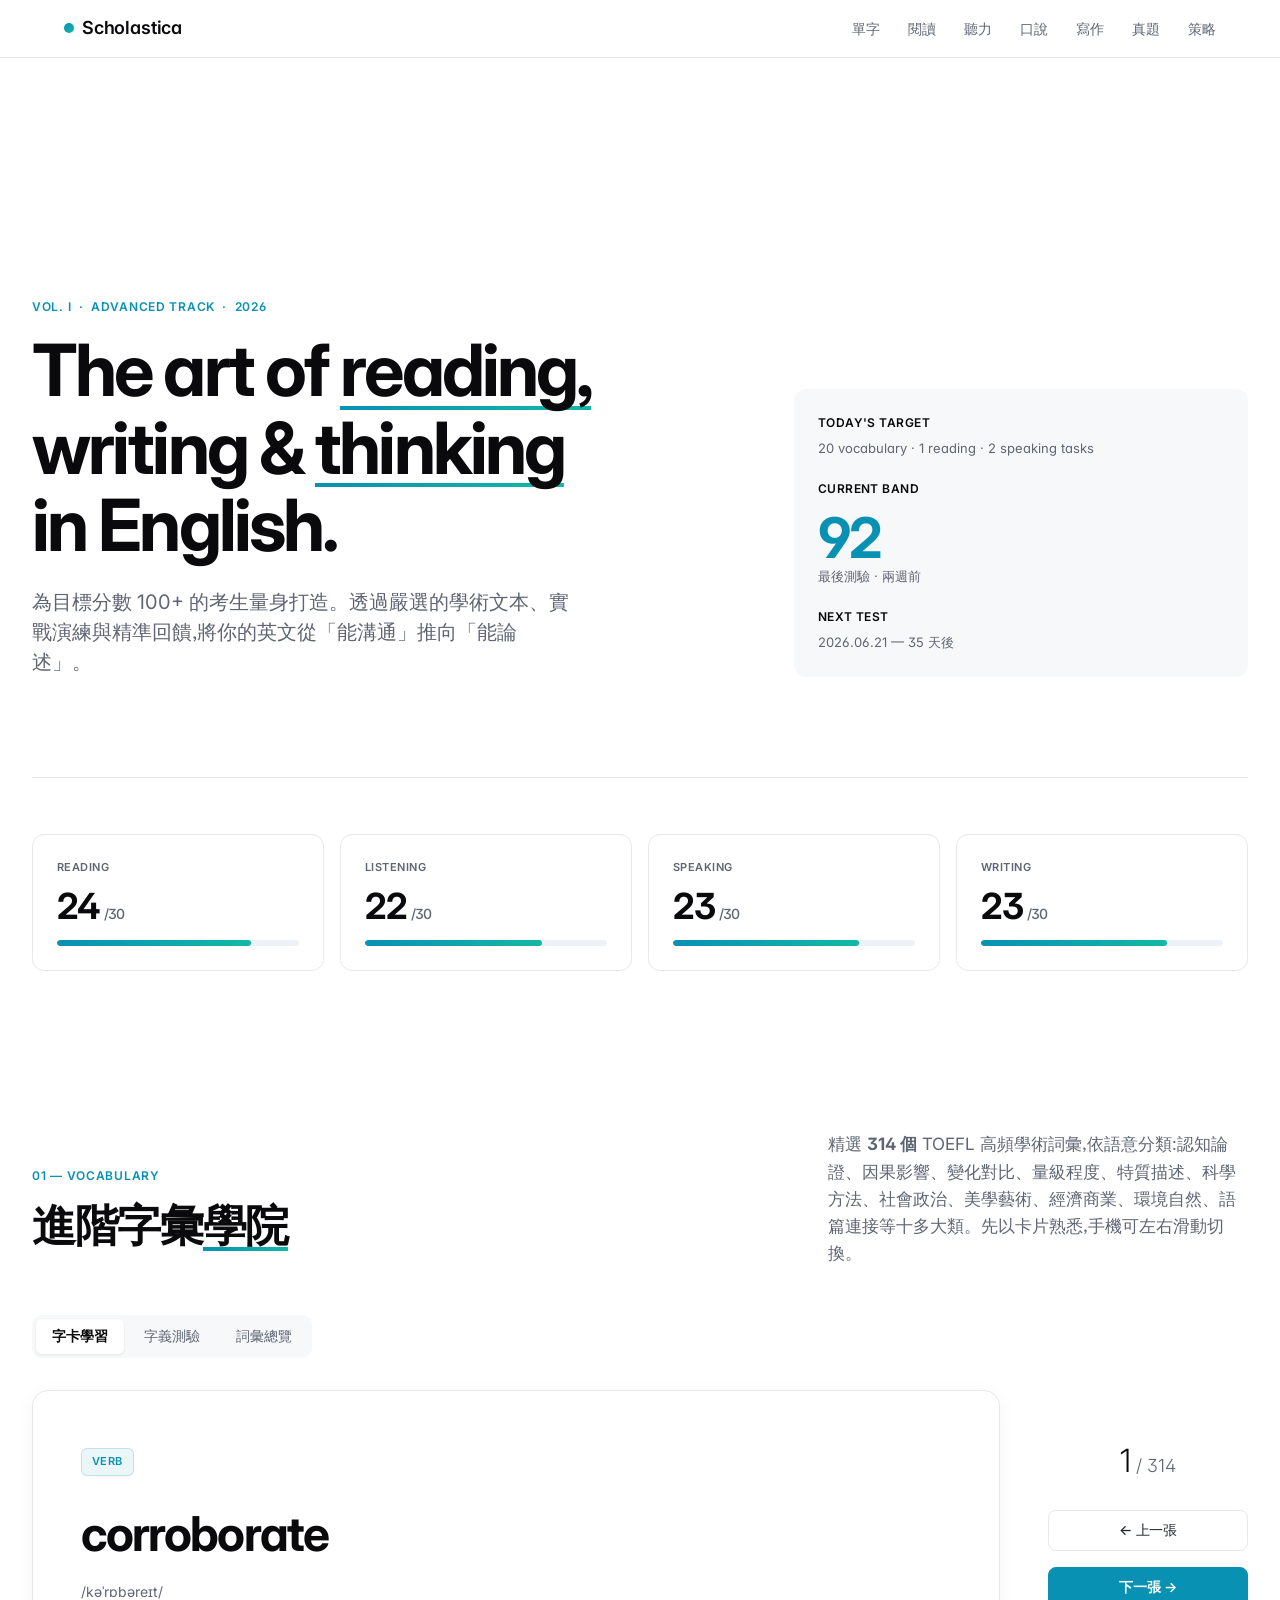
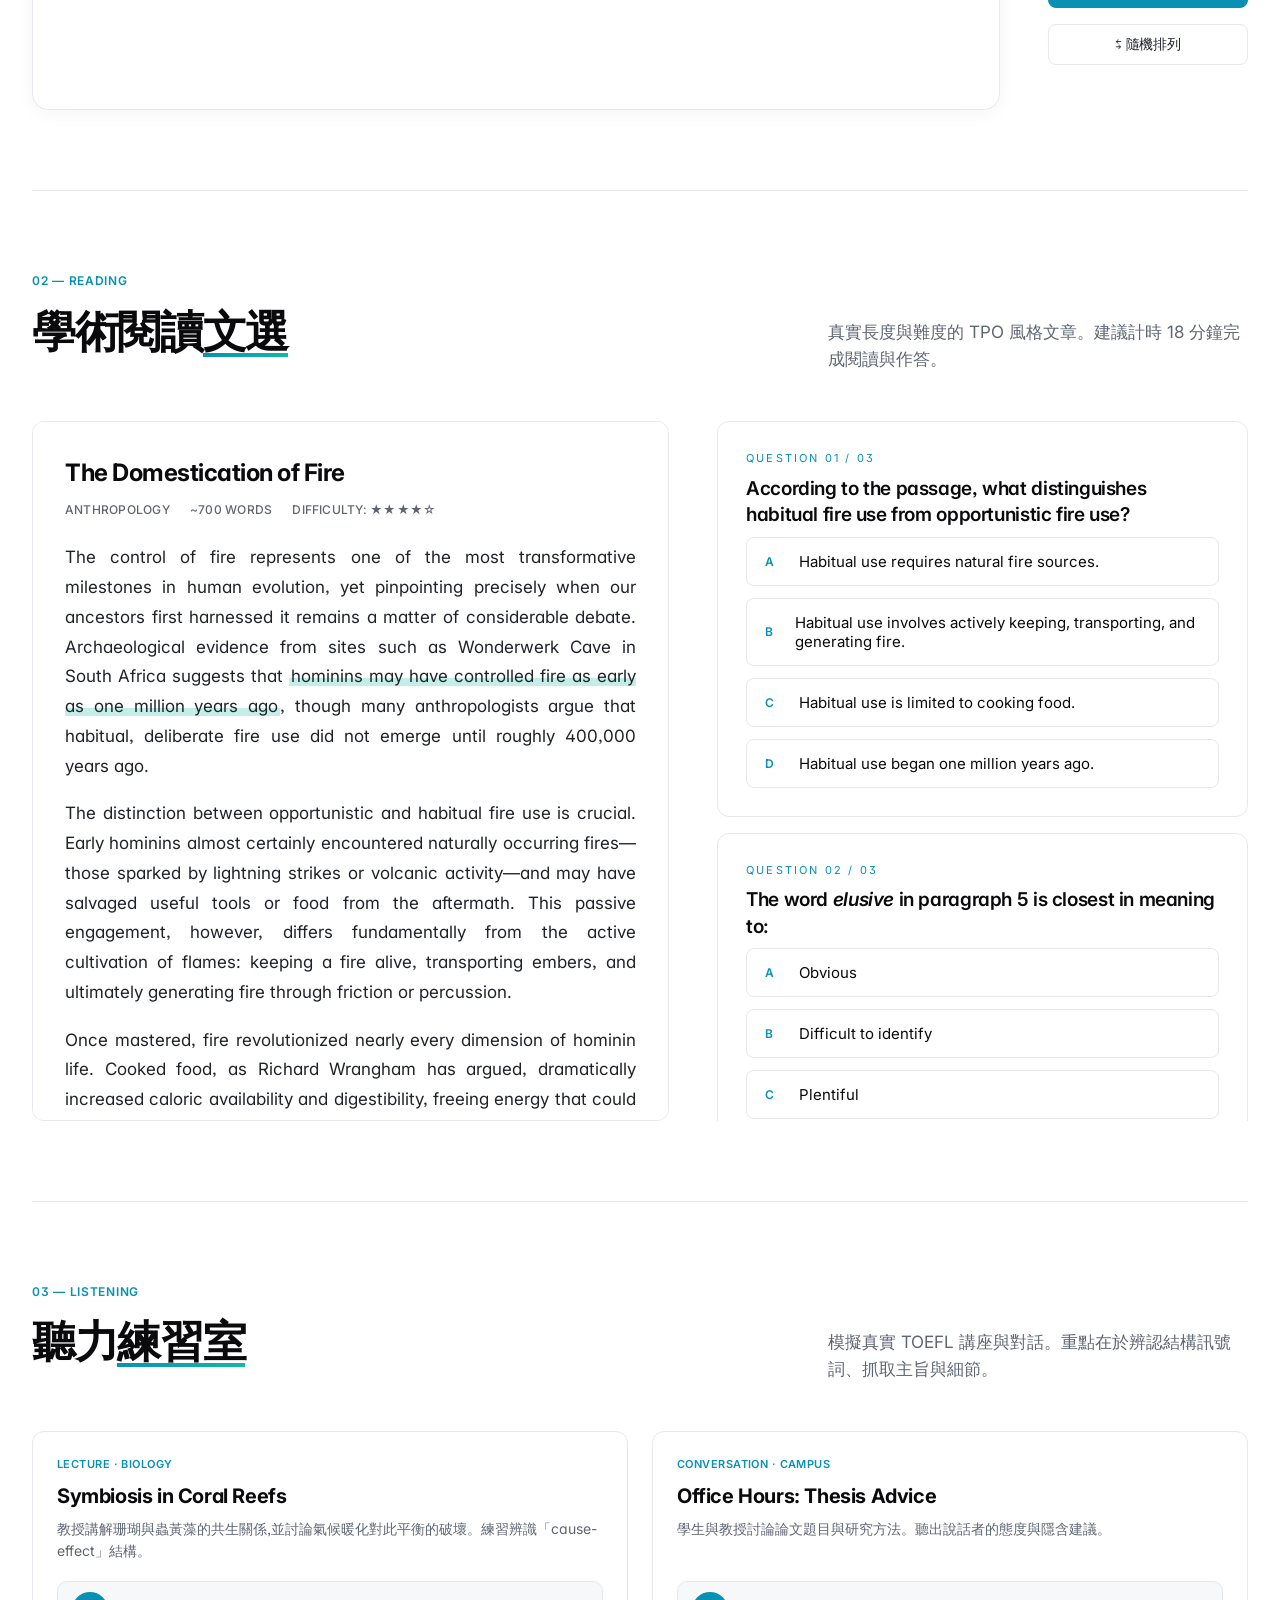
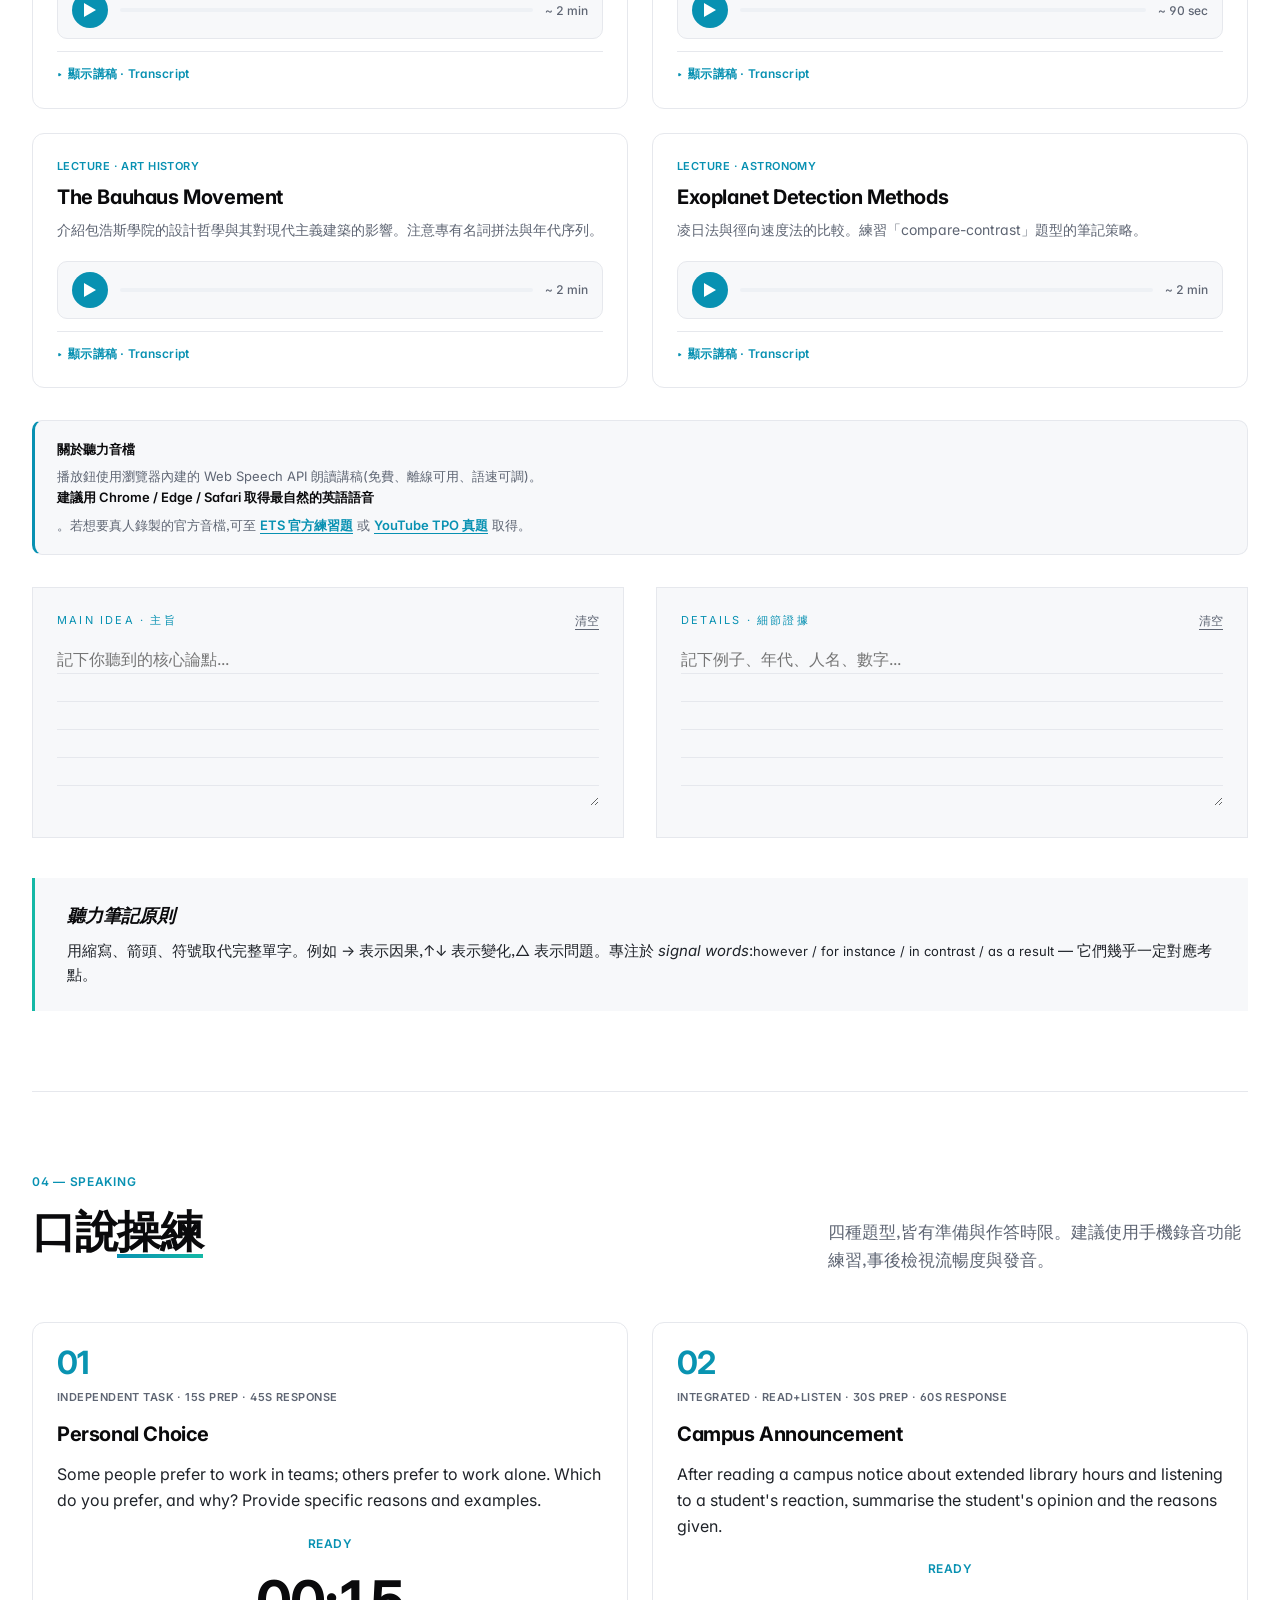
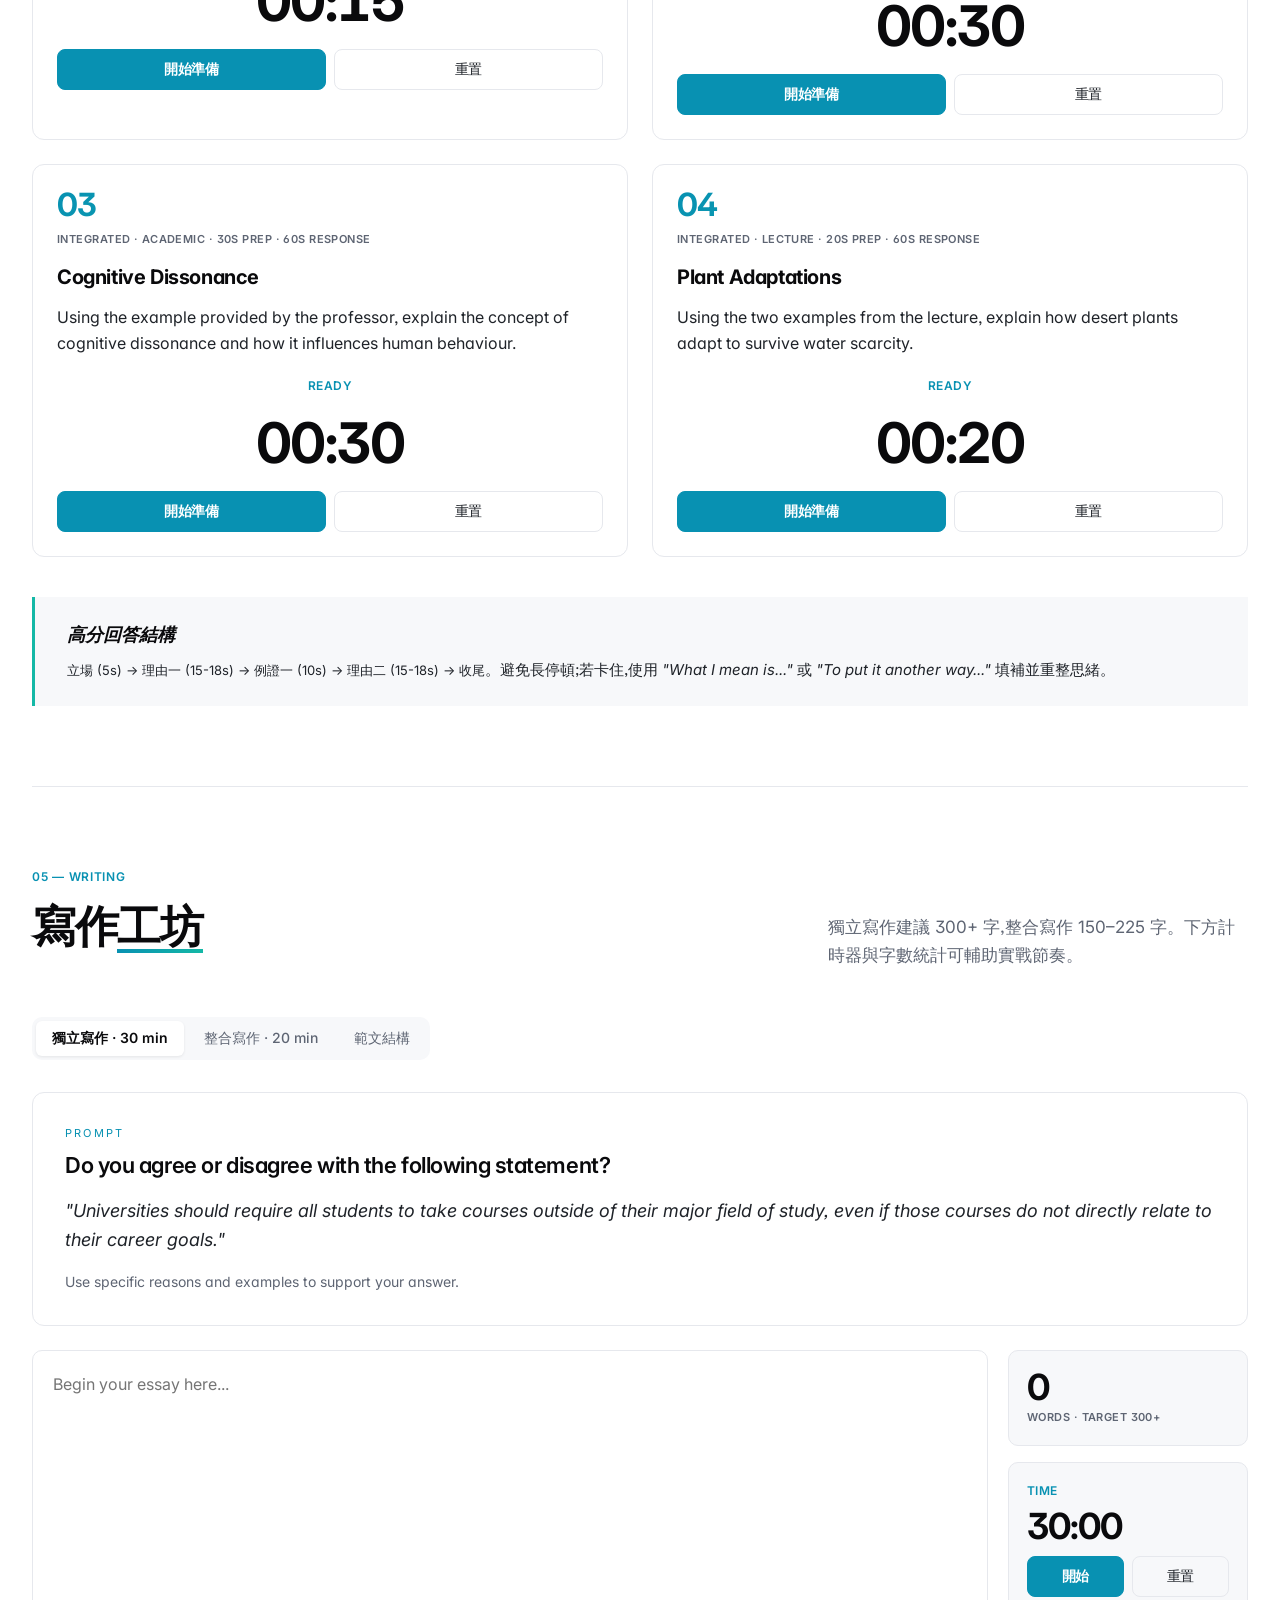
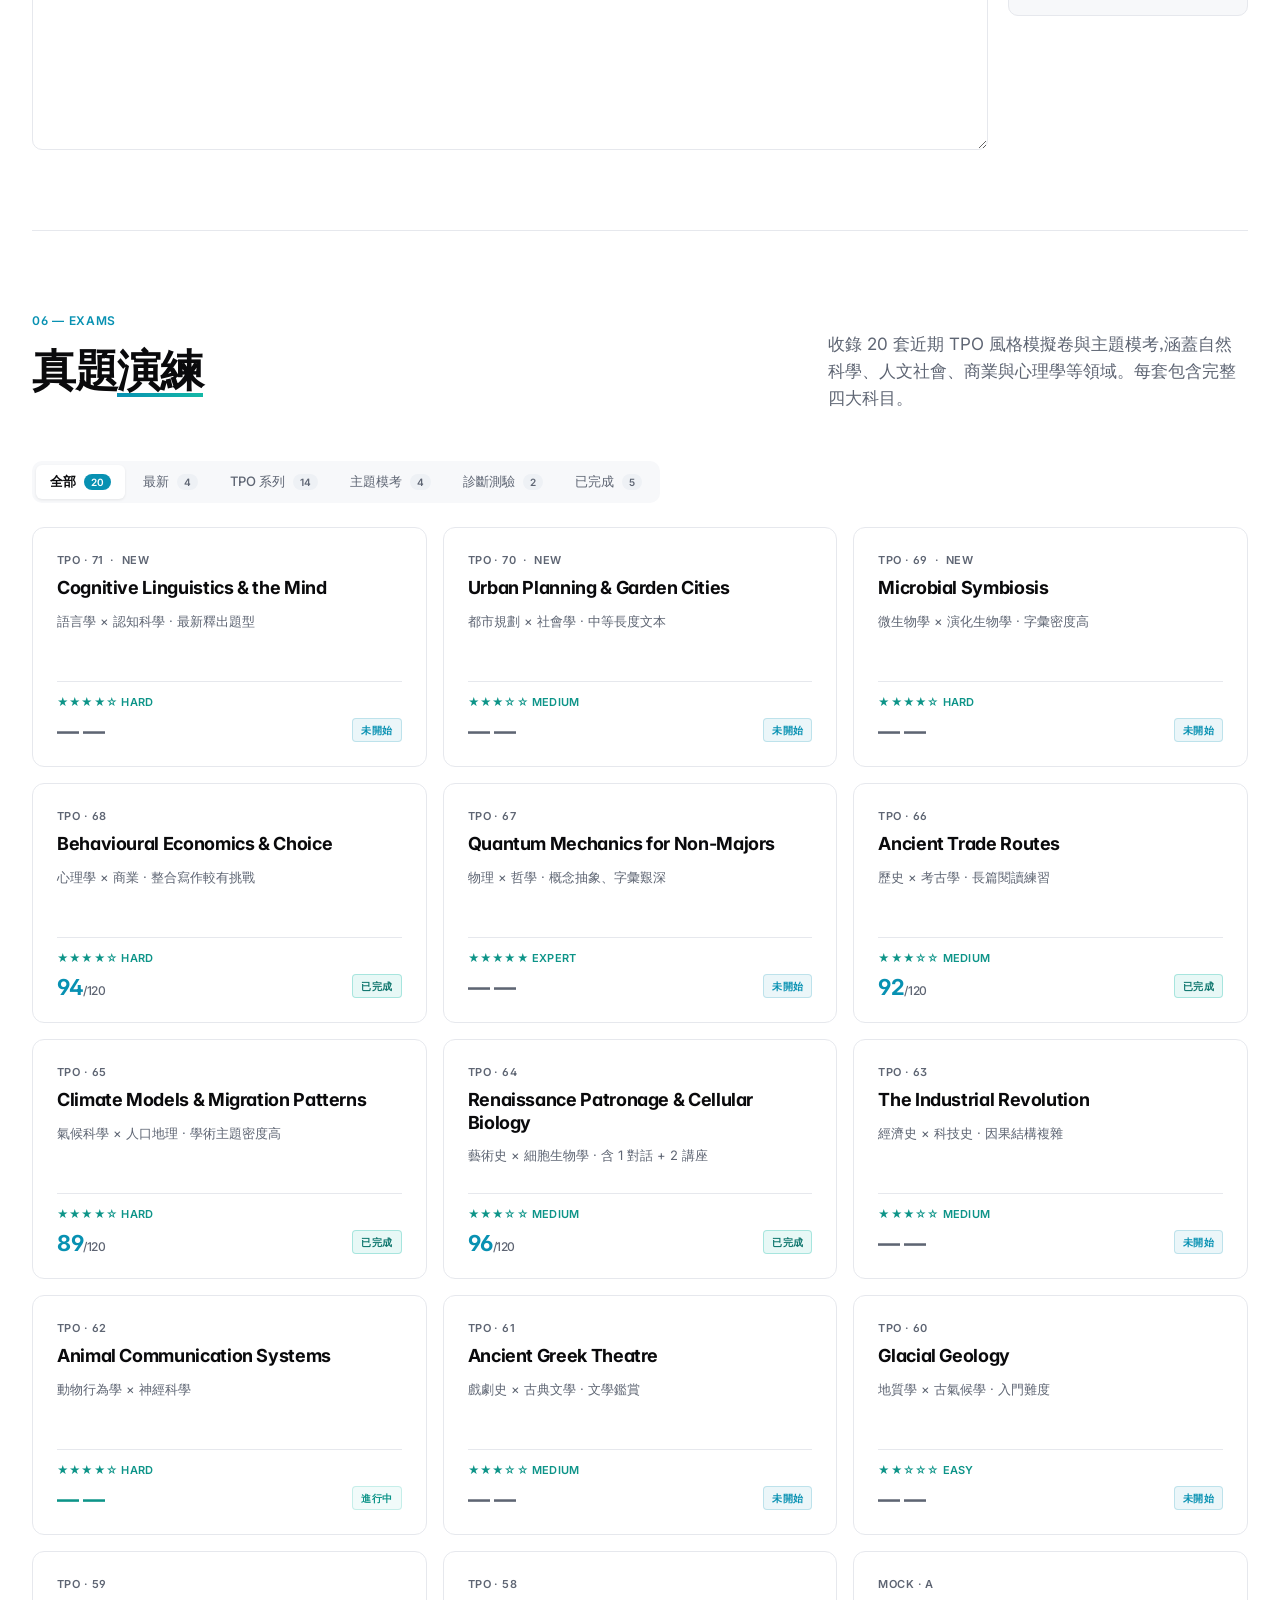
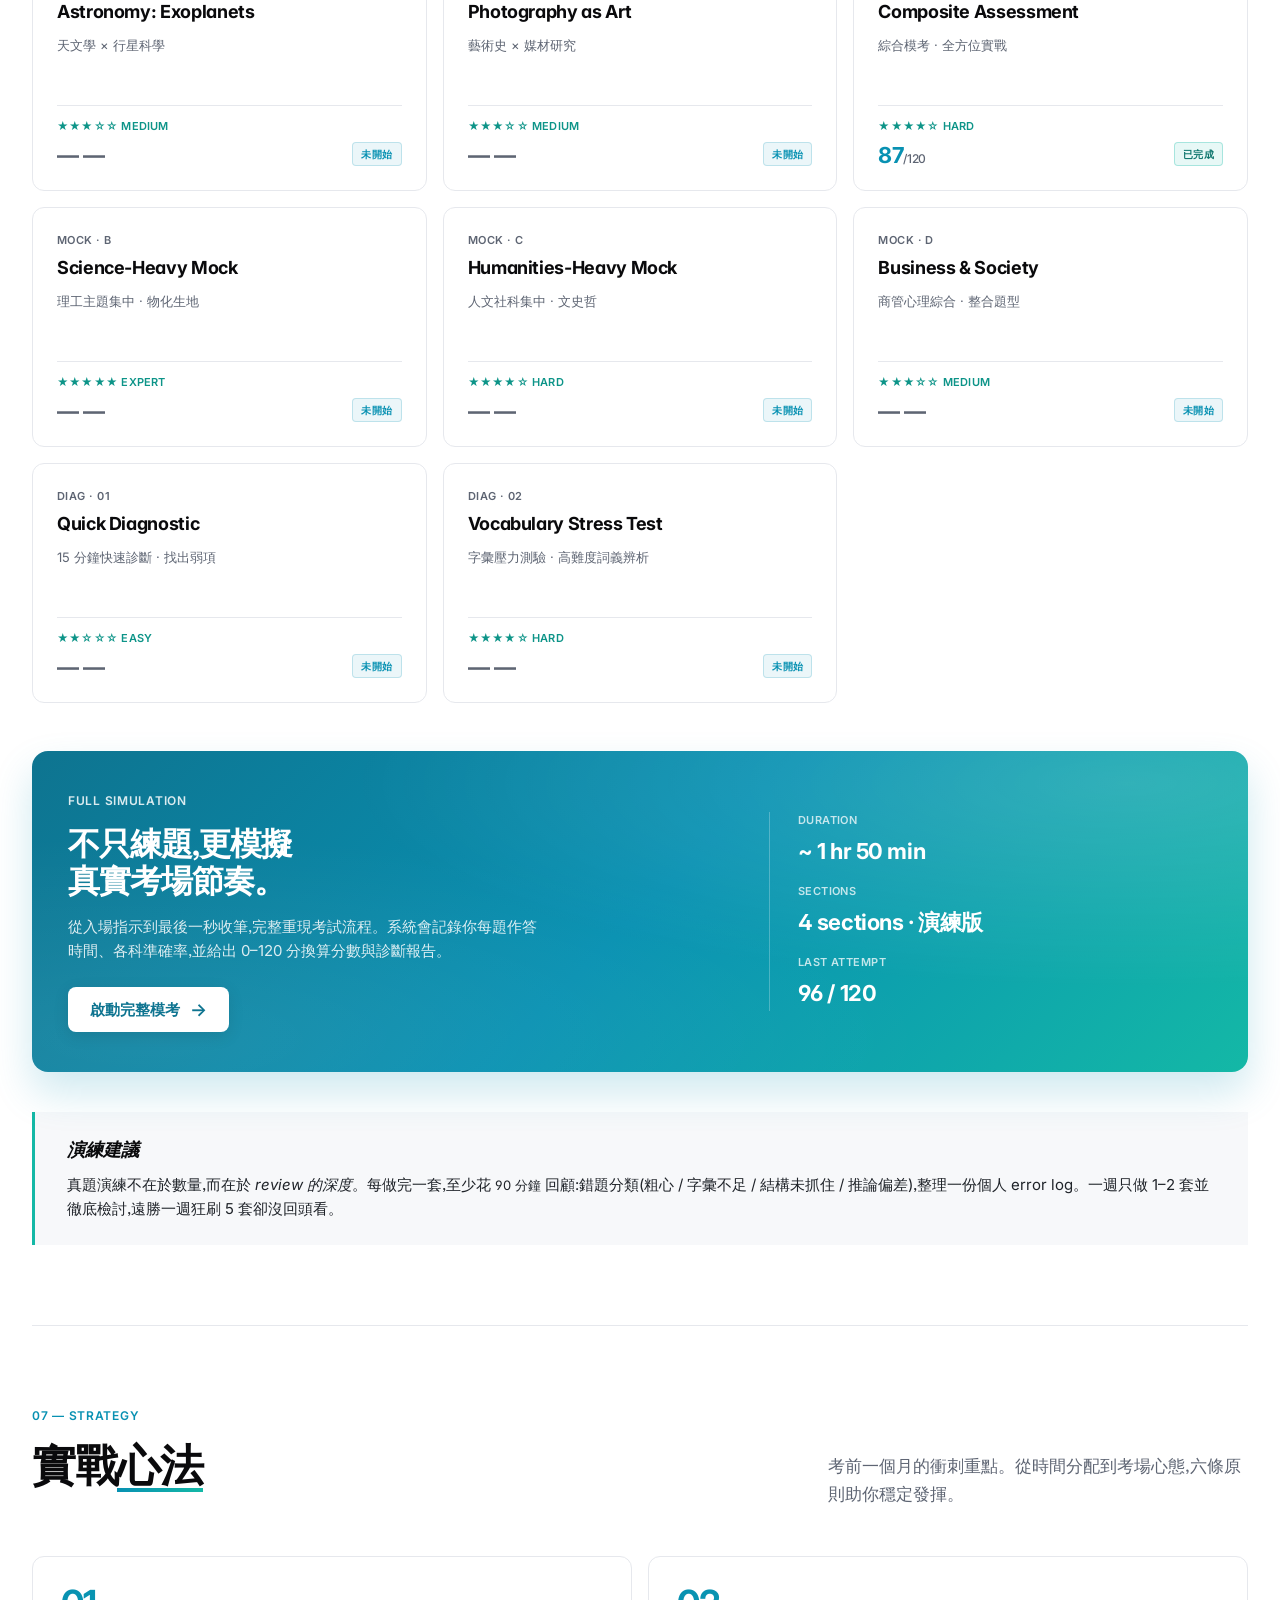
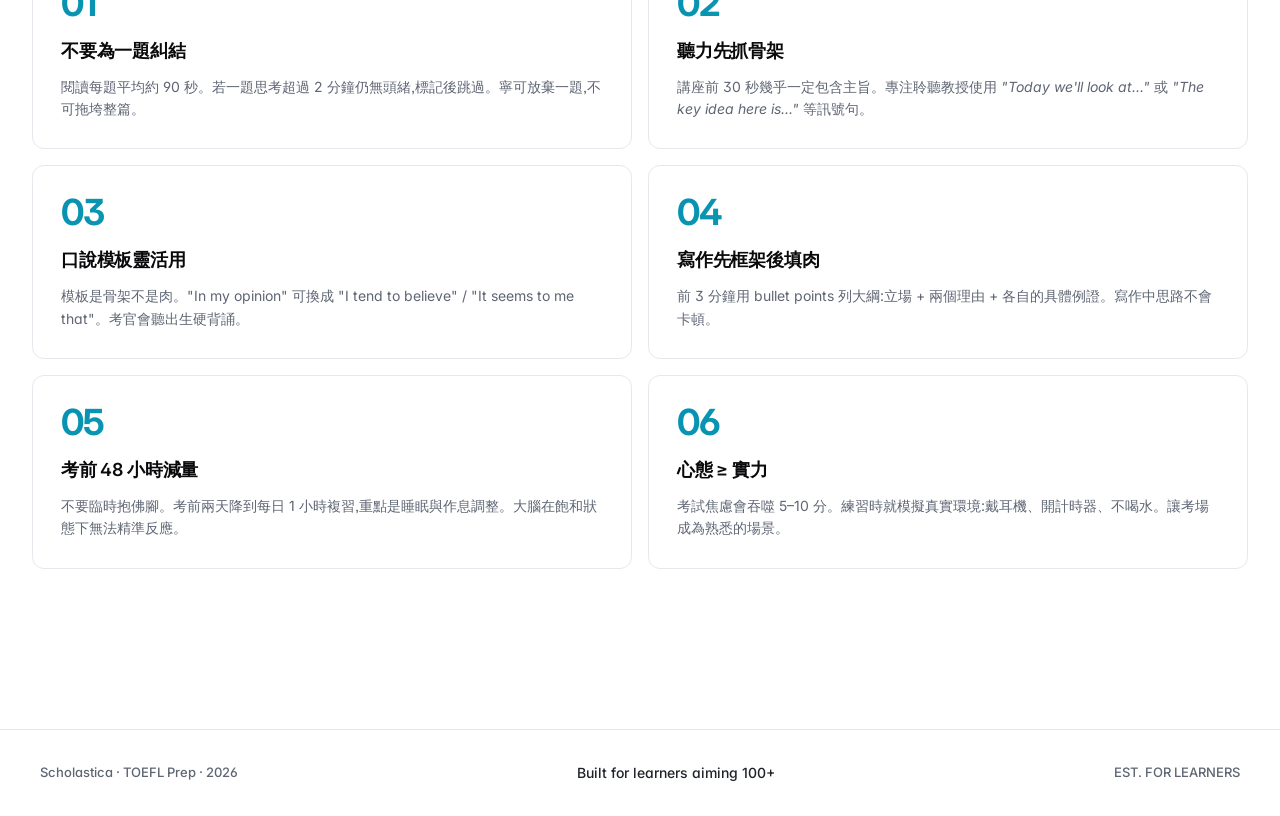
==== commit f1baa858: "Add files via upload" ====
--- a/index.html
+++ b/index.html
@@ -231,57 +231,78 @@
     </div>
 
     <div class="listening-tracks">
-      <div class="track-card">
+      <div class="track-card" data-track="1">
         <div class="track-type">LECTURE · BIOLOGY</div>
         <div class="track-title">Symbiosis in Coral Reefs</div>
         <div class="track-desc">教授講解珊瑚與蟲黃藻的共生關係,並討論氣候暖化對此平衡的破壞。練習辨識「cause-effect」結構。</div>
         <div class="audio-player">
-          <button class="play-btn" onclick="togglePlay(this, 1)" aria-label="Play">
-            <svg width="12" height="14" viewBox="0 0 12 14" fill="currentColor"><path d="M0 0 L0 14 L12 7 Z"/></svg>
+          <button class="play-btn" onclick="speakTrack(this, 1)" aria-label="Play">
+            <svg class="play-icon" width="12" height="14" viewBox="0 0 12 14" fill="currentColor"><path d="M0 0 L0 14 L12 7 Z"/></svg>
           </button>
           <div class="audio-progress"><div class="audio-progress-fill" id="prog1"></div></div>
-          <div class="audio-time" id="time1">5:42</div>
-        </div>
-      </div>
-
-      <div class="track-card">
+          <div class="audio-time" id="time1">~ 2 min</div>
+        </div>
+        <details class="track-script">
+          <summary>顯示講稿 · Transcript</summary>
+          <p id="script1">Today I want to talk about one of the most striking examples of symbiosis in the natural world — the relationship between coral and a microscopic algae called zooxanthellae. Most reef-building corals contain millions of these tiny algal cells within their tissues. The arrangement is mutually beneficial. The algae provide the coral with sugars produced through photosynthesis, which can account for up to ninety percent of the coral's energy needs. In return, the coral provides the algae with shelter and access to sunlight near the ocean surface. However, this delicate partnership is highly sensitive to temperature. When water temperatures rise even one or two degrees above normal, the coral expels the algae in a stress response known as bleaching. Without their algal partners, corals lose their vivid color and, more critically, their primary food source. Prolonged bleaching often leads to coral death. This is why even modest increases in ocean temperature, driven by climate change, pose an existential threat to reef ecosystems worldwide.</p>
+        </details>
+      </div>
+
+      <div class="track-card" data-track="2">
         <div class="track-type">CONVERSATION · CAMPUS</div>
         <div class="track-title">Office Hours: Thesis Advice</div>
         <div class="track-desc">學生與教授討論論文題目與研究方法。聽出說話者的態度與隱含建議。</div>
         <div class="audio-player">
-          <button class="play-btn" onclick="togglePlay(this, 2)" aria-label="Play">
-            <svg width="12" height="14" viewBox="0 0 12 14" fill="currentColor"><path d="M0 0 L0 14 L12 7 Z"/></svg>
+          <button class="play-btn" onclick="speakTrack(this, 2)" aria-label="Play">
+            <svg class="play-icon" width="12" height="14" viewBox="0 0 12 14" fill="currentColor"><path d="M0 0 L0 14 L12 7 Z"/></svg>
           </button>
           <div class="audio-progress"><div class="audio-progress-fill" id="prog2"></div></div>
-          <div class="audio-time" id="time2">3:18</div>
-        </div>
-      </div>
-
-      <div class="track-card">
+          <div class="audio-time" id="time2">~ 90 sec</div>
+        </div>
+        <details class="track-script">
+          <summary>顯示講稿 · Transcript</summary>
+          <p id="script2">Professor, I wanted to talk to you about my thesis topic. I'm considering writing about the effects of social media on adolescent mental health. Well, that's a popular area, but it's also become very crowded. Have you considered narrowing it? For instance, instead of social media generally, you could focus on one specific platform, or one specific outcome like sleep quality. Hmm, I see. Actually, sleep quality is something I've thought about. I've read several studies showing teenagers are getting much less sleep than they used to. Good, that's promising. But a literature review alone won't give you much room for original contribution. Could you design even a small survey, or analyze existing data? I think a survey is feasible. I could probably reach maybe fifty students through my dorm. That sounds reasonable for an undergraduate thesis. Just remember to get ethical approval before you begin collecting data. The process can take a few weeks, so start now.</p>
+        </details>
+      </div>
+
+      <div class="track-card" data-track="3">
         <div class="track-type">LECTURE · ART HISTORY</div>
         <div class="track-title">The Bauhaus Movement</div>
         <div class="track-desc">介紹包浩斯學院的設計哲學與其對現代主義建築的影響。注意專有名詞拼法與年代序列。</div>
         <div class="audio-player">
-          <button class="play-btn" onclick="togglePlay(this, 3)" aria-label="Play">
-            <svg width="12" height="14" viewBox="0 0 12 14" fill="currentColor"><path d="M0 0 L0 14 L12 7 Z"/></svg>
+          <button class="play-btn" onclick="speakTrack(this, 3)" aria-label="Play">
+            <svg class="play-icon" width="12" height="14" viewBox="0 0 12 14" fill="currentColor"><path d="M0 0 L0 14 L12 7 Z"/></svg>
           </button>
           <div class="audio-progress"><div class="audio-progress-fill" id="prog3"></div></div>
-          <div class="audio-time" id="time3">6:05</div>
-        </div>
-      </div>
-
-      <div class="track-card">
+          <div class="audio-time" id="time3">~ 2 min</div>
+        </div>
+        <details class="track-script">
+          <summary>顯示講稿 · Transcript</summary>
+          <p id="script3">The Bauhaus was a German art school that operated from nineteen nineteen to nineteen thirty three. Founded by the architect Walter Gropius in the city of Weimar, it sought to unify fine art, craft, and industrial design under a single educational philosophy. The school's core belief was that good design should be both functional and accessible to ordinary people, not just the wealthy. Bauhaus designers favored simple geometric forms, clean lines, and industrial materials like steel, glass, and concrete. Decoration for its own sake was rejected. This aesthetic — often summarized by the phrase "form follows function" — became enormously influential. When the Nazi government forced the school to close in nineteen thirty three, many Bauhaus faculty members emigrated, particularly to the United States. They brought their ideas to institutions like Harvard and the Illinois Institute of Technology, shaping modernist architecture in cities like New York and Chicago throughout the twentieth century.</p>
+        </details>
+      </div>
+
+      <div class="track-card" data-track="4">
         <div class="track-type">LECTURE · ASTRONOMY</div>
         <div class="track-title">Exoplanet Detection Methods</div>
         <div class="track-desc">凌日法與徑向速度法的比較。練習「compare-contrast」題型的筆記策略。</div>
         <div class="audio-player">
-          <button class="play-btn" onclick="togglePlay(this, 4)" aria-label="Play">
-            <svg width="12" height="14" viewBox="0 0 12 14" fill="currentColor"><path d="M0 0 L0 14 L12 7 Z"/></svg>
+          <button class="play-btn" onclick="speakTrack(this, 4)" aria-label="Play">
+            <svg class="play-icon" width="12" height="14" viewBox="0 0 12 14" fill="currentColor"><path d="M0 0 L0 14 L12 7 Z"/></svg>
           </button>
           <div class="audio-progress"><div class="audio-progress-fill" id="prog4"></div></div>
-          <div class="audio-time" id="time4">5:28</div>
-        </div>
-      </div>
+          <div class="audio-time" id="time4">~ 2 min</div>
+        </div>
+        <details class="track-script">
+          <summary>顯示講稿 · Transcript</summary>
+          <p id="script4">Today we'll compare the two main techniques astronomers use to detect planets around other stars — what we call exoplanets. The first is the transit method. When a planet passes in front of its host star from our line of sight, it blocks a tiny fraction of the star's light. By measuring this periodic dip in brightness, astronomers can infer the presence of the planet, estimate its size, and even calculate its orbital period. NASA's Kepler space telescope used this method to discover thousands of exoplanets. The second technique is the radial velocity method. As a planet orbits its star, its gravitational pull causes the star to wobble slightly. This wobble shifts the wavelength of the star's light — toward red when the star moves away, and toward blue when it moves toward us. By measuring these shifts, astronomers can determine the planet's mass. Each method has limitations. Transits only work if the planet's orbit aligns with our viewpoint, while radial velocity favors larger planets close to their stars. Most confirmed discoveries today rely on combining both techniques.</p>
+        </details>
+      </div>
+    </div>
+
+    <div class="audio-tip">
+      <strong>關於聽力音檔</strong>
+      <p>播放鈕使用瀏覽器內建的 Web Speech API 朗讀講稿(免費、離線可用、語速可調)。<strong>建議用 Chrome / Edge / Safari 取得最自然的英語語音</strong>。若想要真人錄製的官方音檔,可至 <a href="https://www.ets.org/toefl/test-takers/ibt/prepare/sample-questions" target="_blank" rel="noopener">ETS 官方練習題</a> 或 <a href="https://www.youtube.com/results?search_query=TOEFL+listening+TPO+lecture" target="_blank" rel="noopener">YouTube TPO 真題</a> 取得。</p>
     </div>
 
     <div class="note-area">
--- a/assets/css/styles.css
+++ b/assets/css/styles.css
@@ -183,12 +183,17 @@
 
 .italic-accent {
   font-style: normal;
-  font-weight: 700;
-  background: linear-gradient(135deg, var(--oxblood) 0%, var(--gold) 100%);
-  -webkit-background-clip: text;
-  background-clip: text;
-  -webkit-text-fill-color: transparent;
-  color: var(--oxblood);
+  font-weight: inherit;
+  color: var(--ink);
+  position: relative;
+  background: none;
+  -webkit-text-fill-color: initial;
+  display: inline-block;
+  padding-bottom: 2px;
+  background-image: linear-gradient(90deg, var(--oxblood), var(--gold));
+  background-size: 100% 4px;
+  background-position: 0 100%;
+  background-repeat: no-repeat;
 }
 
 /* ===== HERO ===== */
@@ -2612,7 +2617,88 @@
 
 .review-cta:hover::after { transform: translateX(6px); }
 
-/* ===== MOBILE FLASHCARD SWIPE ===== */
+/* ===== TRANSCRIPT & AUDIO TIP ===== */
+.track-script {
+  margin-top: 12px;
+  border-top: 1px solid var(--rule);
+  padding-top: 12px;
+}
+
+.track-script summary {
+  cursor: pointer;
+  font-family: 'Inter', sans-serif;
+  font-size: 12px;
+  font-weight: 600;
+  letter-spacing: 0.02em;
+  color: var(--oxblood);
+  list-style: none;
+  display: flex;
+  align-items: center;
+  gap: 6px;
+  user-select: none;
+}
+
+.track-script summary::-webkit-details-marker { display: none; }
+
+.track-script summary::before {
+  content: '▸';
+  display: inline-block;
+  transition: transform 0.2s;
+  font-size: 10px;
+}
+
+.track-script[open] summary::before {
+  transform: rotate(90deg);
+}
+
+.track-script p {
+  margin-top: 10px;
+  font-size: 13px;
+  line-height: 1.7;
+  color: var(--ink-2);
+  padding: 12px 14px;
+  background: var(--paper-2);
+  border-radius: 8px;
+}
+
+.audio-tip {
+  margin-top: 32px;
+  padding: 18px 22px;
+  background: var(--paper-2);
+  border: 1px solid var(--rule);
+  border-radius: 10px;
+  border-left: 3px solid var(--oxblood);
+}
+
+.audio-tip strong {
+  display: block;
+  font-family: 'Inter', sans-serif;
+  font-size: 13px;
+  font-weight: 600;
+  color: var(--ink);
+  margin-bottom: 6px;
+}
+
+.audio-tip p {
+  font-size: 13px;
+  color: var(--sepia);
+  line-height: 1.65;
+  margin: 0;
+}
+
+.audio-tip a {
+  color: var(--oxblood);
+  text-decoration: none;
+  font-weight: 600;
+  border-bottom: 1px solid var(--oxblood);
+}
+
+.audio-tip a:hover {
+  color: var(--oxblood-deep);
+  border-bottom-color: var(--oxblood-deep);
+}
+
+
 .flashcard-swipe-hint {
   display: none;
   text-align: center;
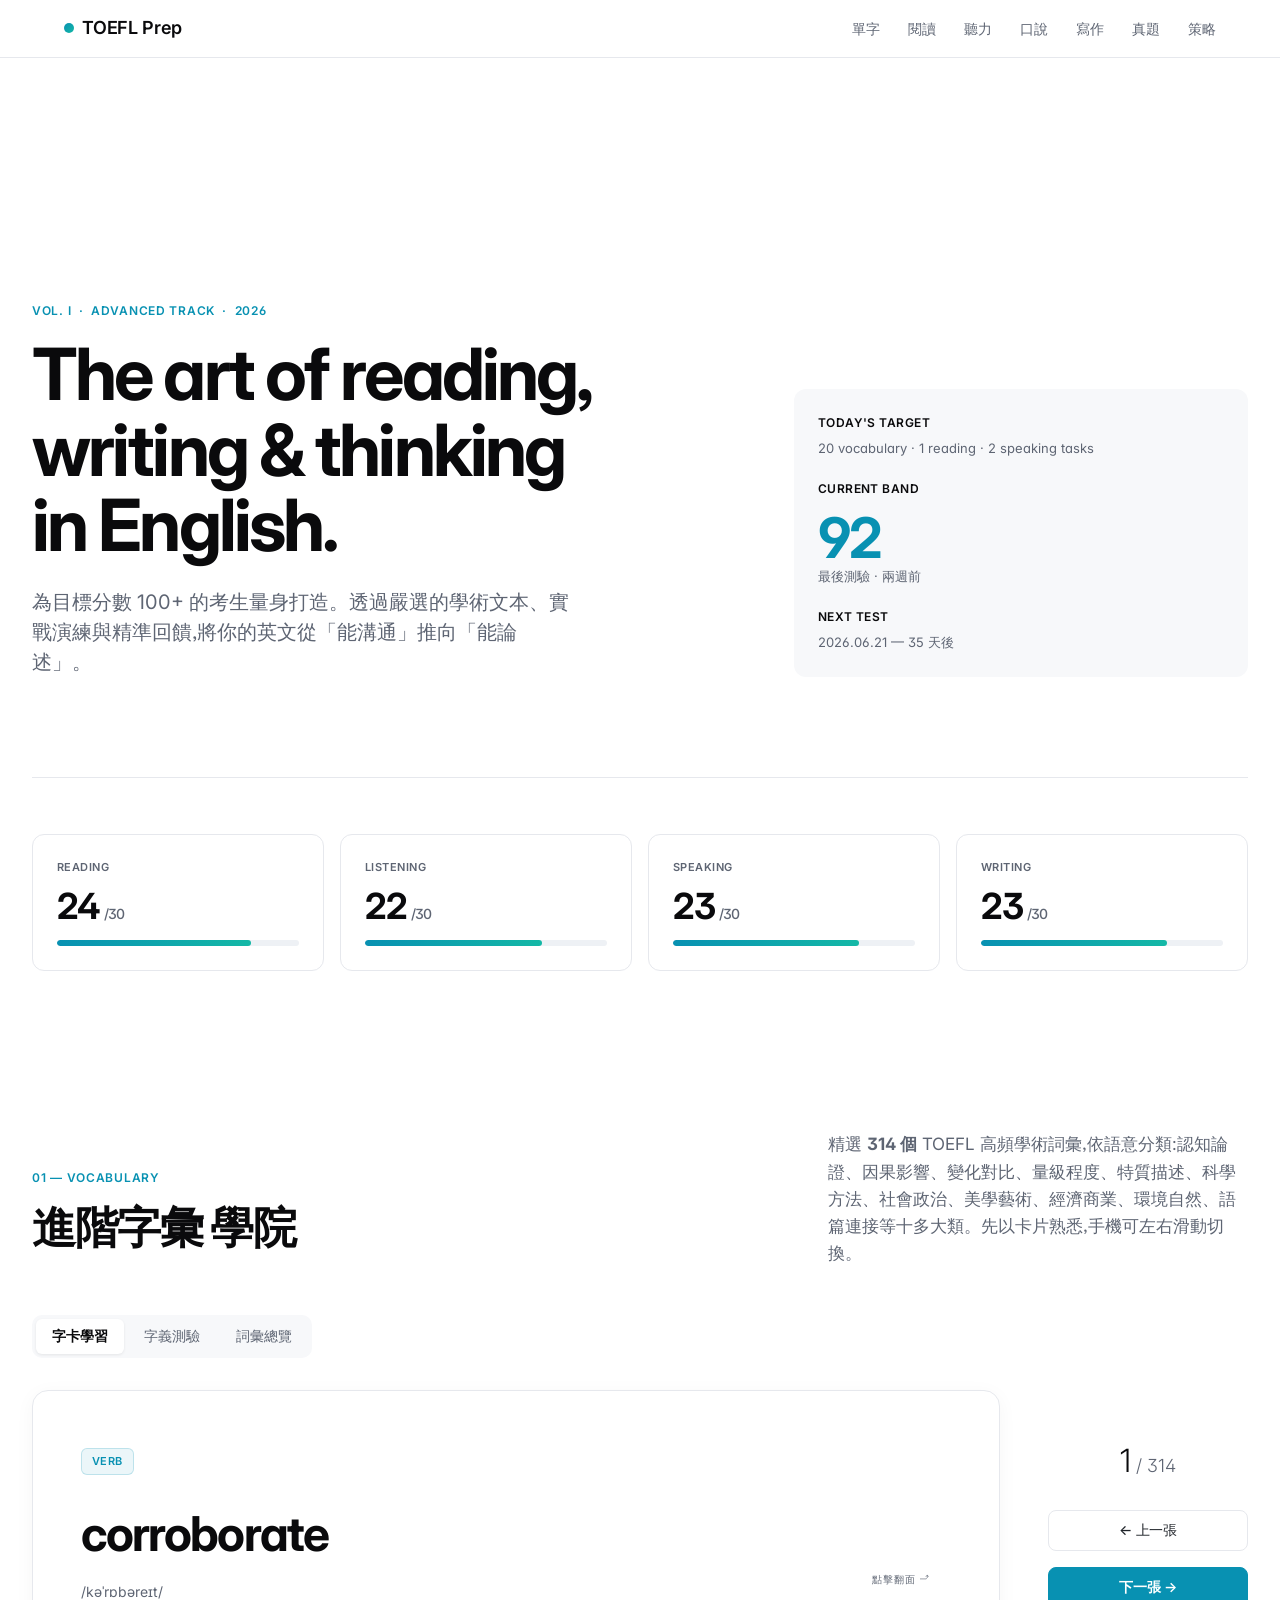
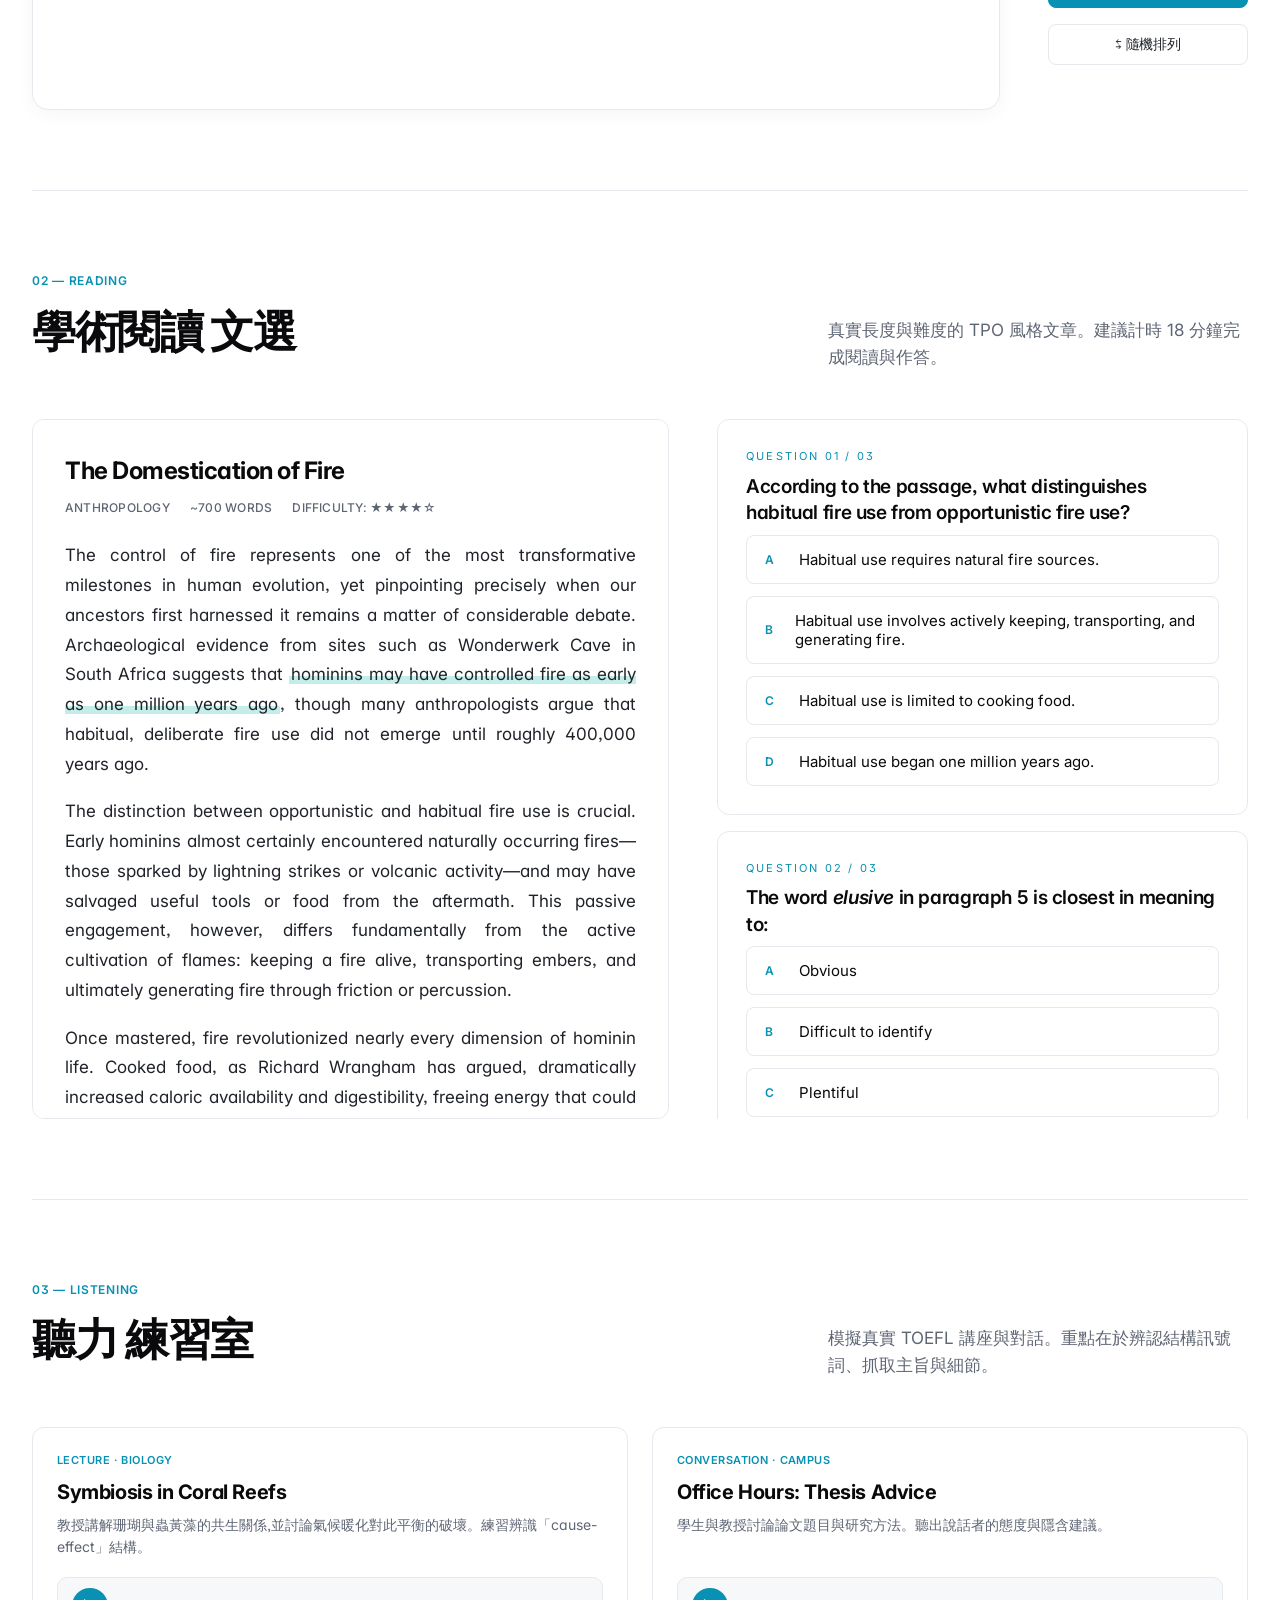
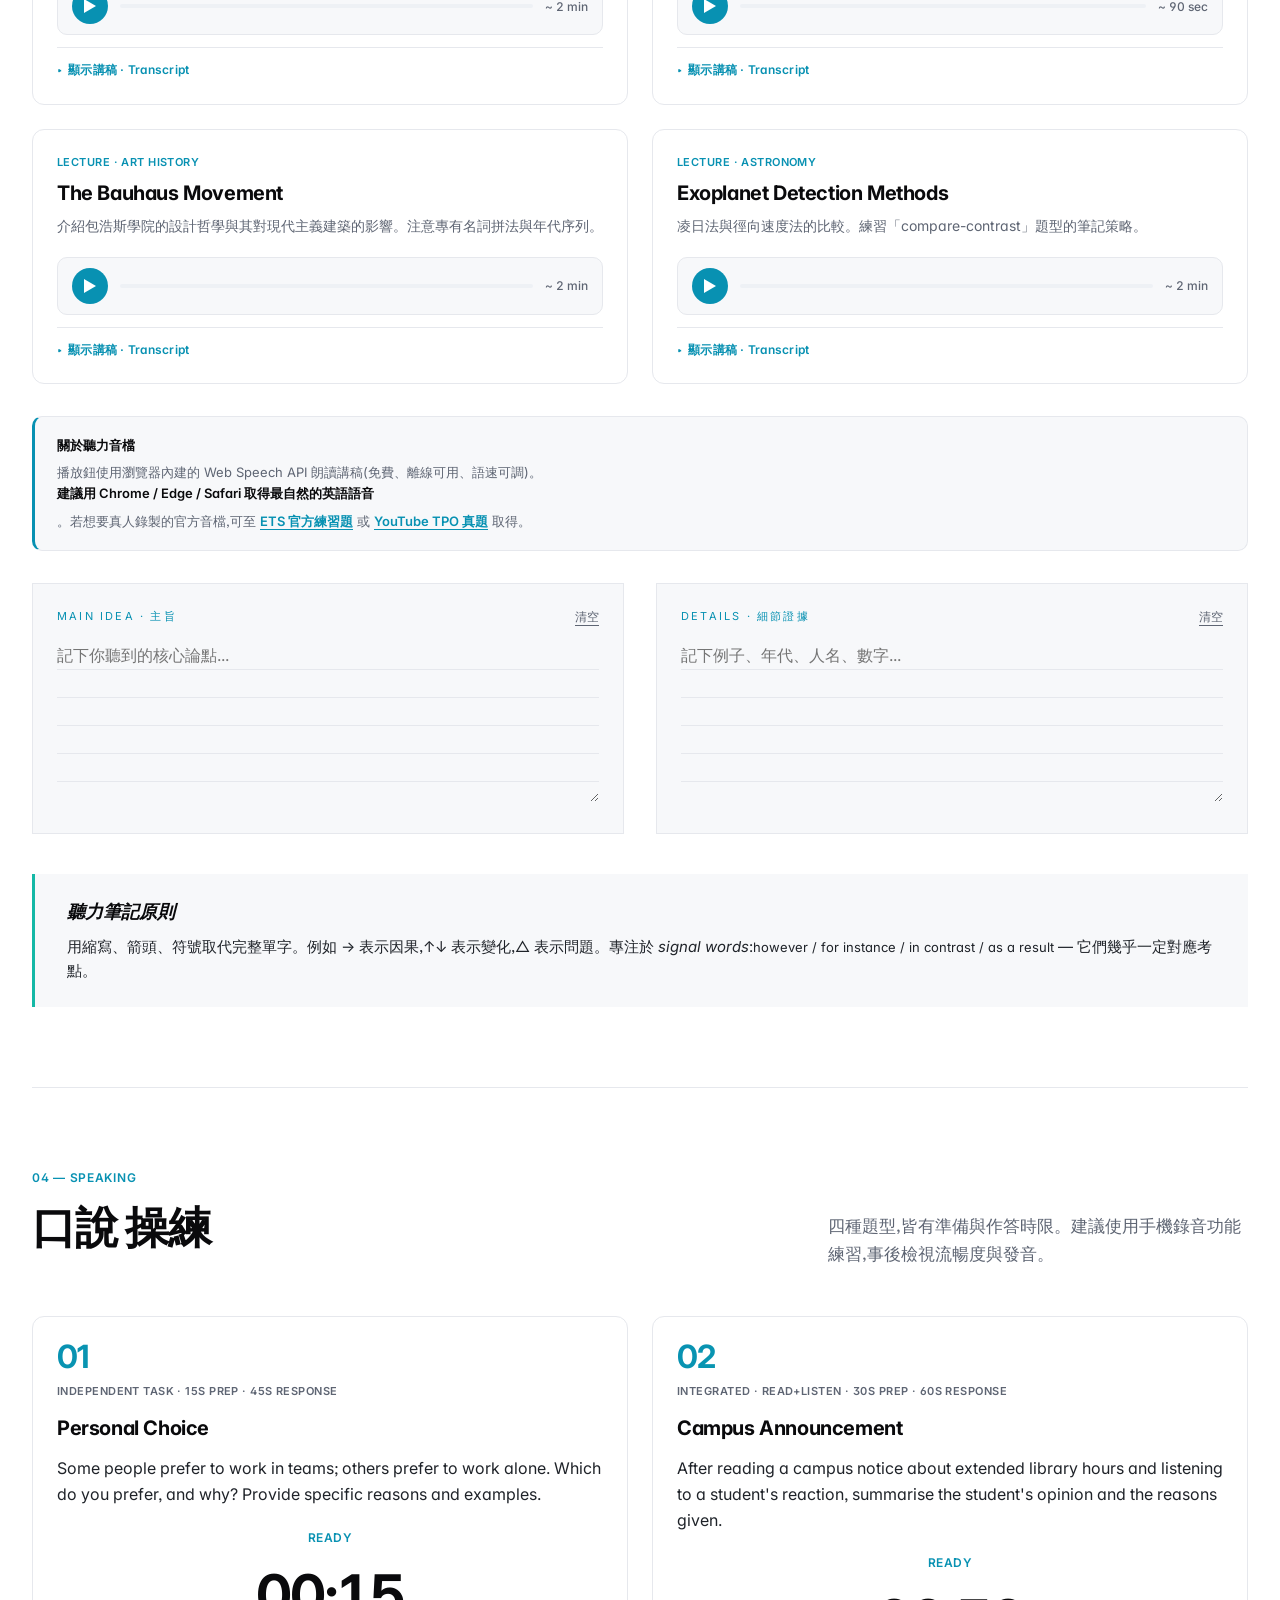
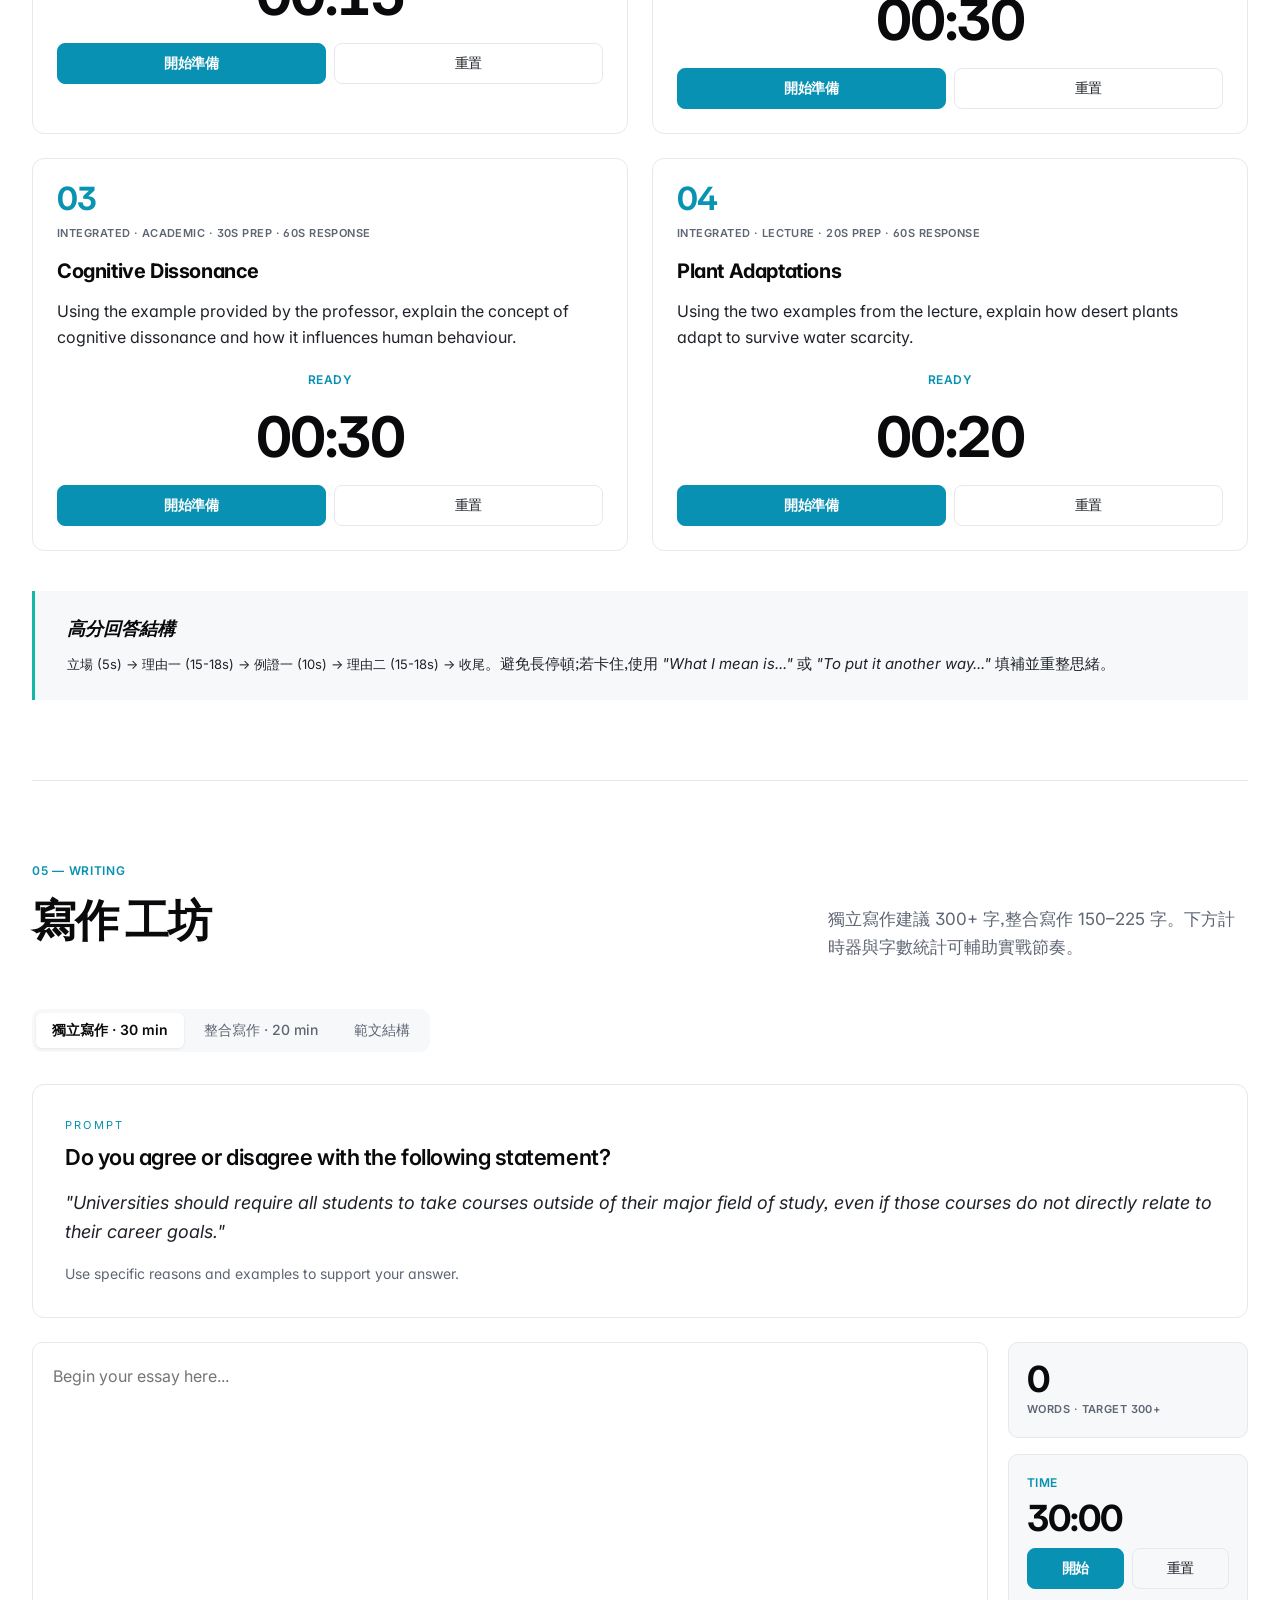
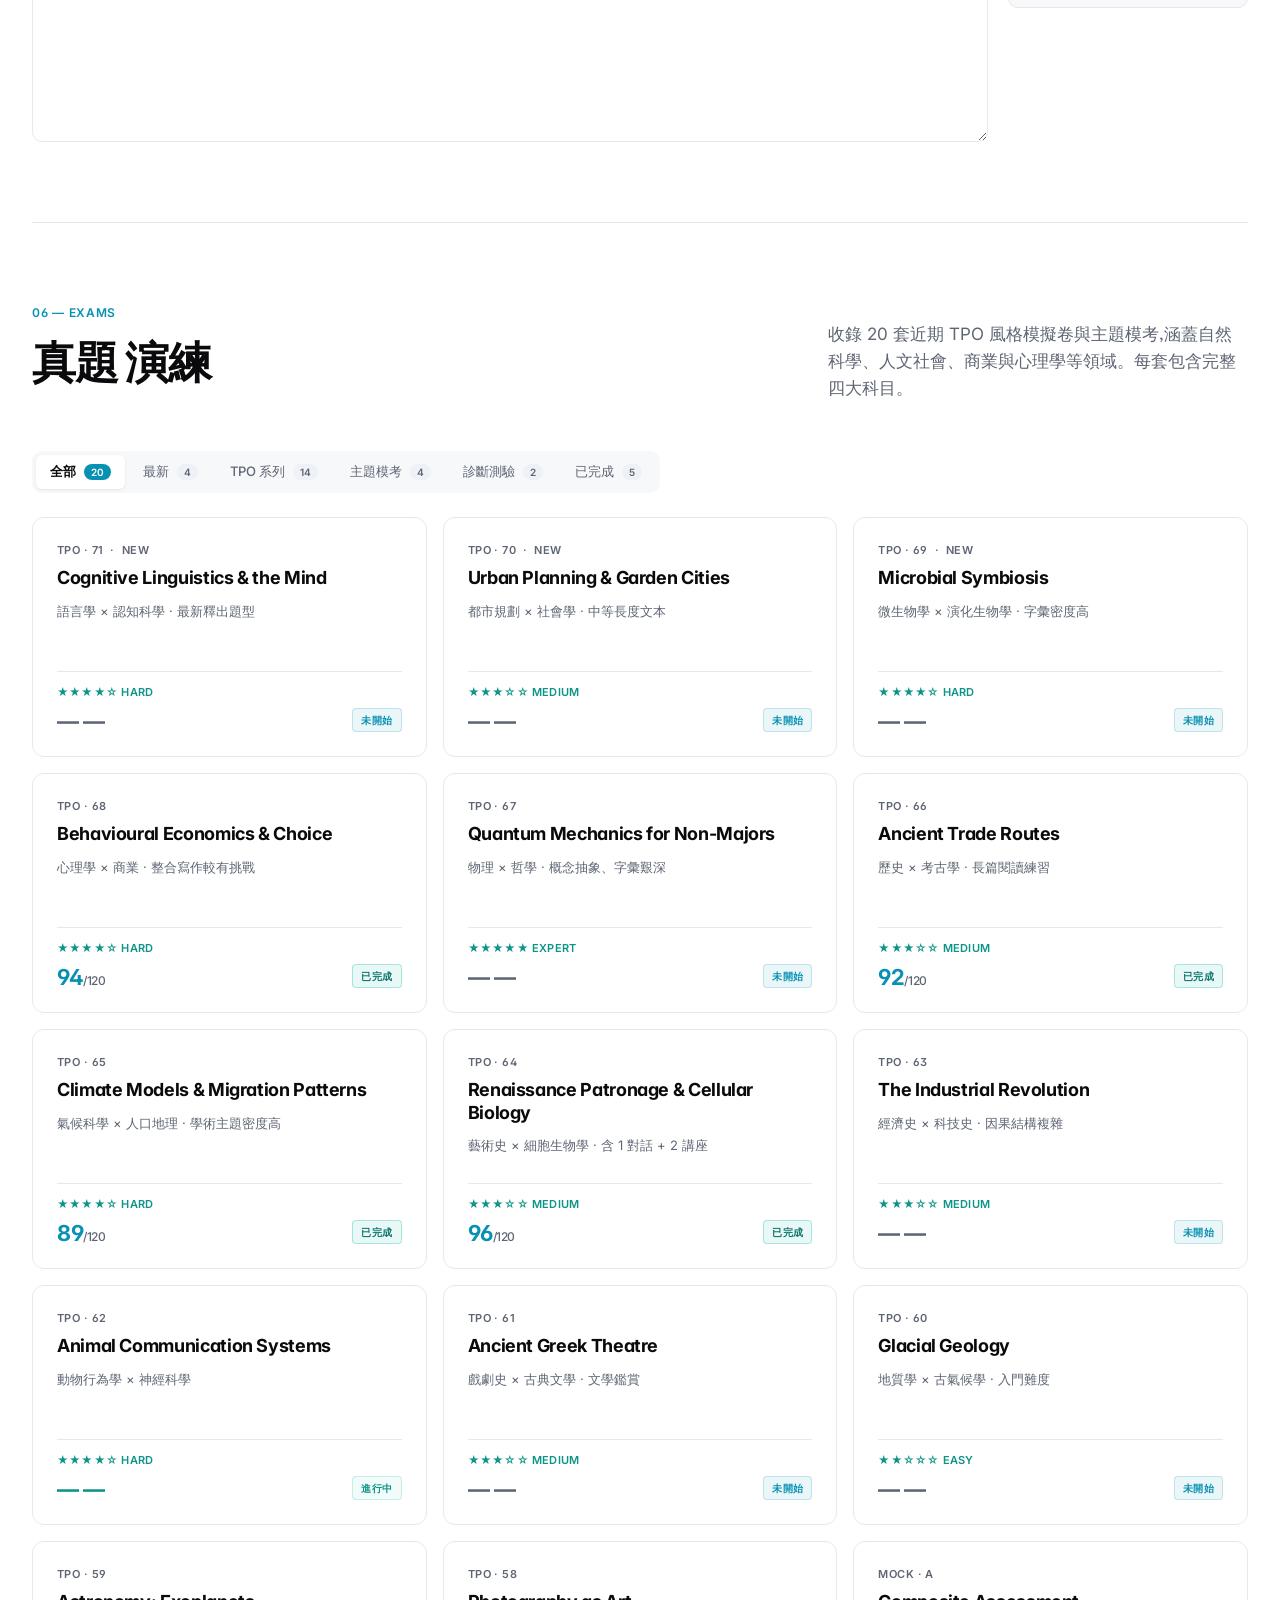
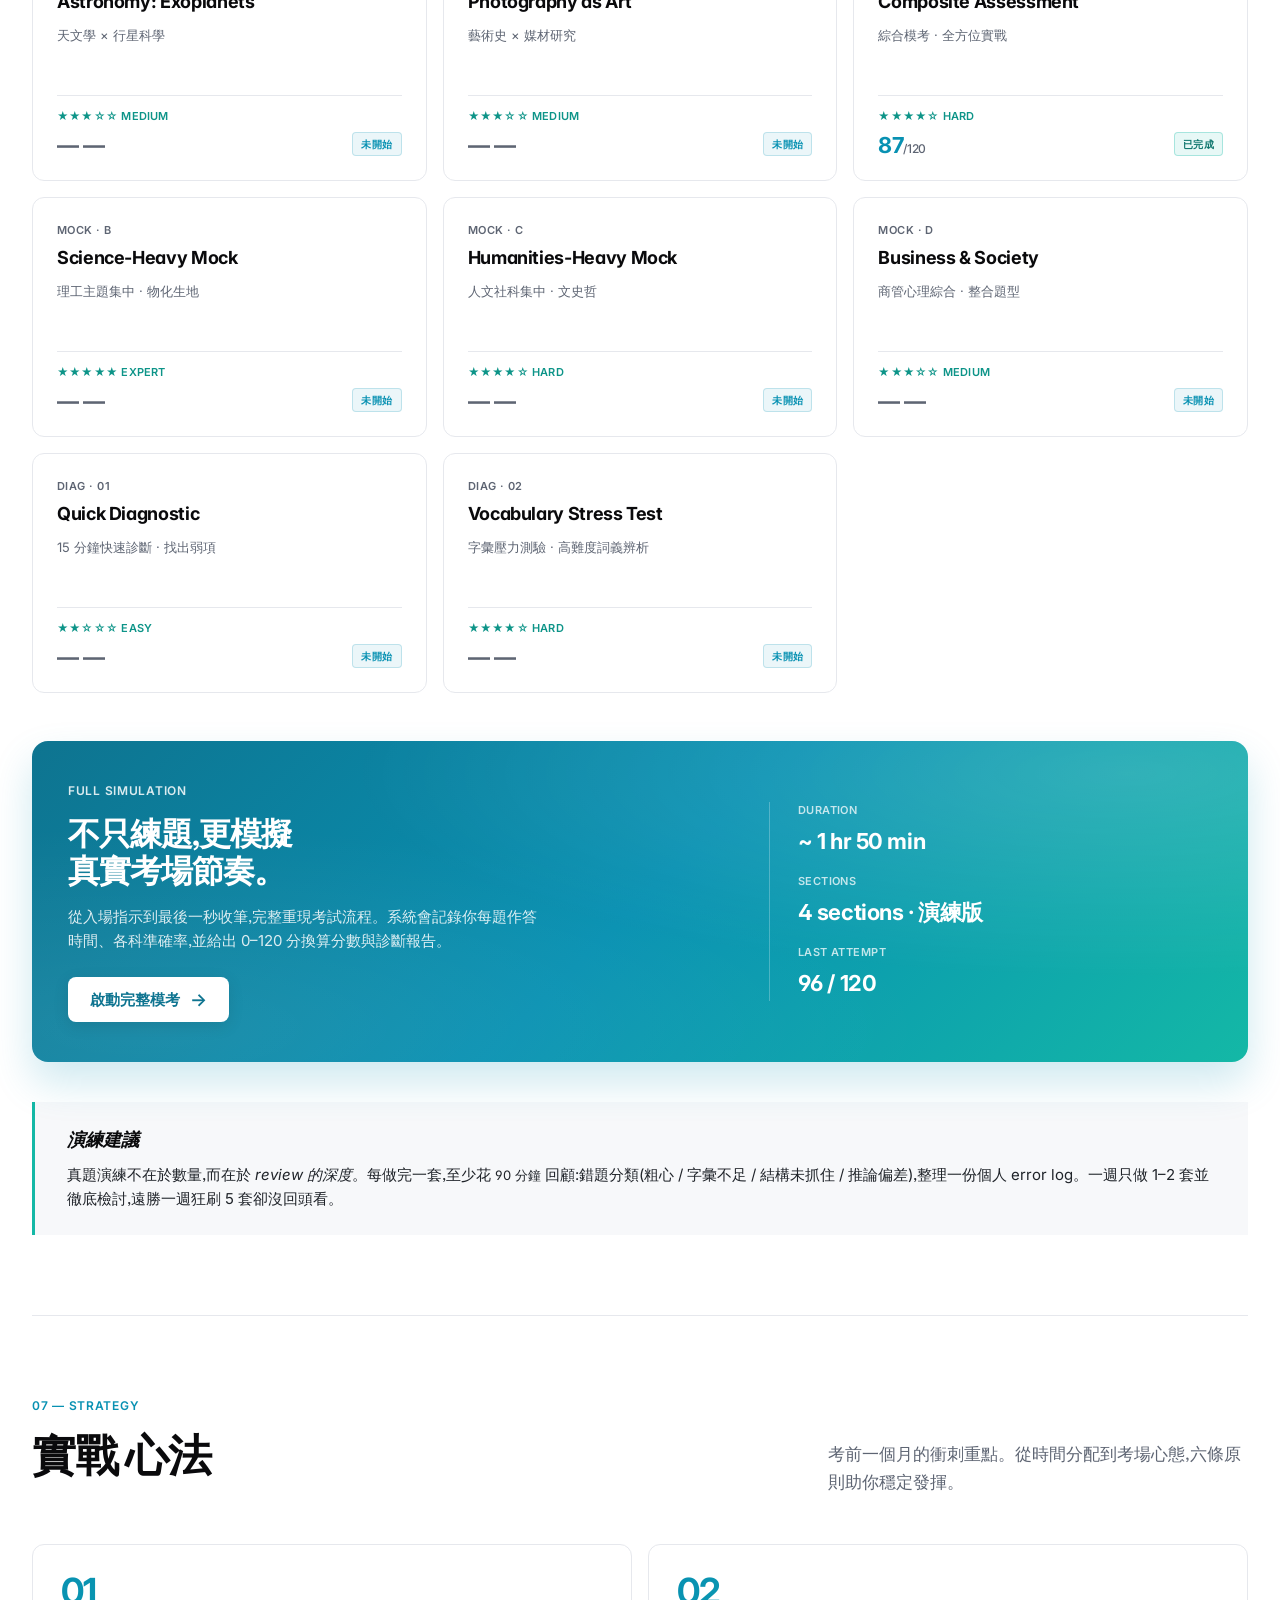
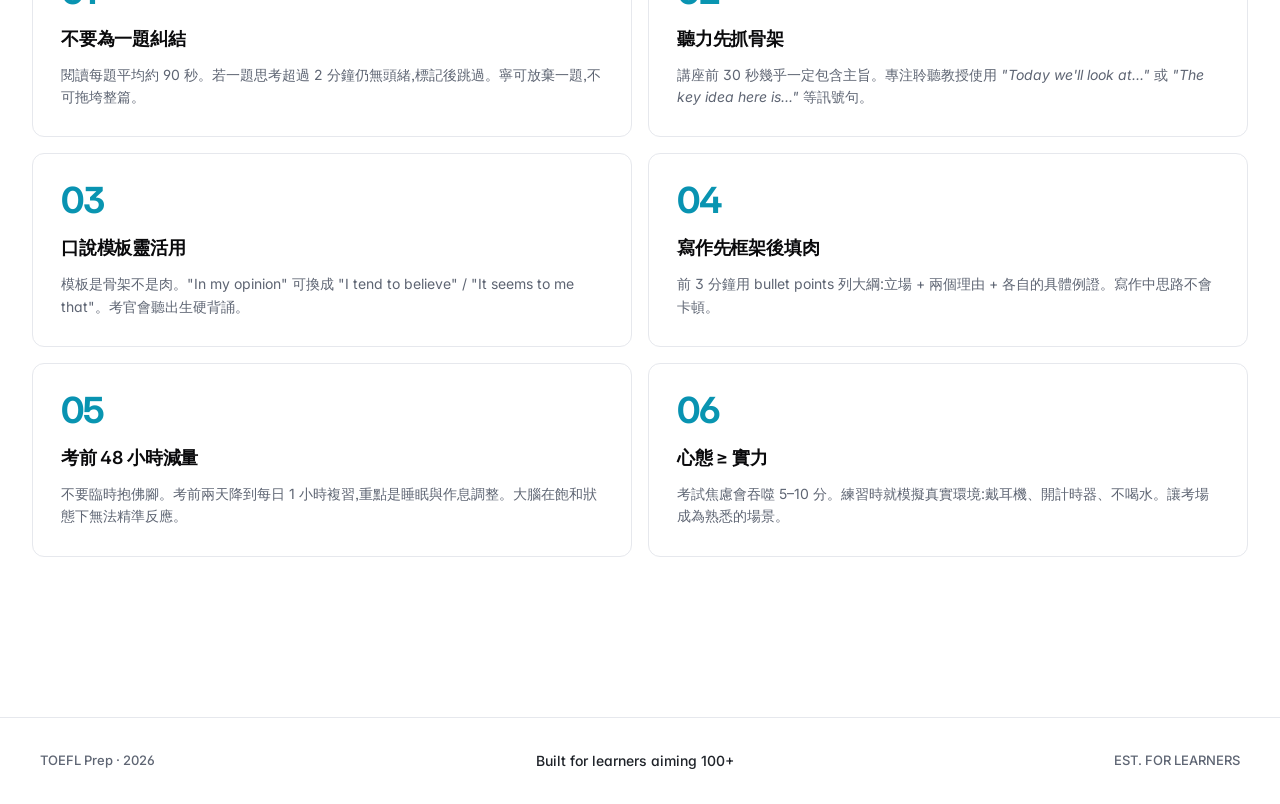
==== commit 0f9d7f53: "Add files via upload" ====
--- a/index.html
+++ b/index.html
@@ -3,11 +3,11 @@
 <head>
 <meta charset="UTF-8">
 <meta name="viewport" content="width=device-width, initial-scale=1.0">
-<title>Scholastica — TOEFL 進階備考</title>
+<title>TOEFL Prep — 進階備考</title>
 <meta name="description" content="為目標 100+ 分的 TOEFL 考生量身打造。包含字彙、閱讀、聽力、口說、寫作、20 套真題模擬、完整詳解與個人化 14 天訓練計畫。">
 <meta name="keywords" content="TOEFL,托福,備考,真題,TPO,詳解,模擬考">
-<meta name="author" content="Scholastica">
-<meta property="og:title" content="Scholastica — TOEFL 進階備考">
+<meta name="author" content="TOEFL Prep">
+<meta property="og:title" content="TOEFL Prep — 進階備考">
 <meta property="og:description" content="嚴選學術文本、實戰演練與精準回饋,將你的英文從「能溝通」推向「能論述」。">
 <meta property="og:type" content="website">
 <meta name="theme-color" content="#0e1e3f">
@@ -20,7 +20,7 @@
 
 <header>
   <div class="nav-inner">
-    <a href="#top" class="logo">Scholastica</a>
+    <a href="#top" class="logo">TOEFL Prep</a>
     <button class="menu-toggle" onclick="toggleMenu()">MENU</button>
     <nav>
       <ul id="navList">
@@ -1079,13 +1079,13 @@
   <div class="exam-footer">
     <div class="exam-footer-info" id="examFooterInfo">Section 1 of 4 · Reading</div>
     <div class="exam-progress" id="examProgress2"></div>
-    <div class="exam-footer-info">SCHOLASTICA · MOCK EXAM</div>
+    <div class="exam-footer-info">TOEFL PREP · MOCK EXAM</div>
   </div>
 </div>
 
 <footer>
   <div class="footer-inner">
-    <p>Scholastica · TOEFL Prep · 2026</p>
+    <p>TOEFL Prep · 2026</p>
     <p class="quote">Built for learners aiming 100+</p>
     <p>EST. FOR LEARNERS</p>
   </div>
--- a/assets/css/styles.css
+++ b/assets/css/styles.css
@@ -182,18 +182,13 @@
 }
 
 .italic-accent {
-  font-style: normal;
+  font-style: inherit;
   font-weight: inherit;
-  color: var(--ink);
-  position: relative;
+  color: inherit;
   background: none;
-  -webkit-text-fill-color: initial;
-  display: inline-block;
-  padding-bottom: 2px;
-  background-image: linear-gradient(90deg, var(--oxblood), var(--gold));
-  background-size: 100% 4px;
-  background-position: 0 100%;
-  background-repeat: no-repeat;
+  -webkit-text-fill-color: inherit;
+  text-decoration: none;
+  background-image: none;
 }
 
 /* ===== HERO ===== */
@@ -1691,7 +1686,7 @@
   margin-bottom: 8px;
 }
 
-.result-title .italic-accent { font-style: italic; color: var(--oxblood); }
+.result-title .italic-accent { font-style: inherit; color: inherit; }
 
 .result-date {
   font-family: 'Inter', sans-serif;
